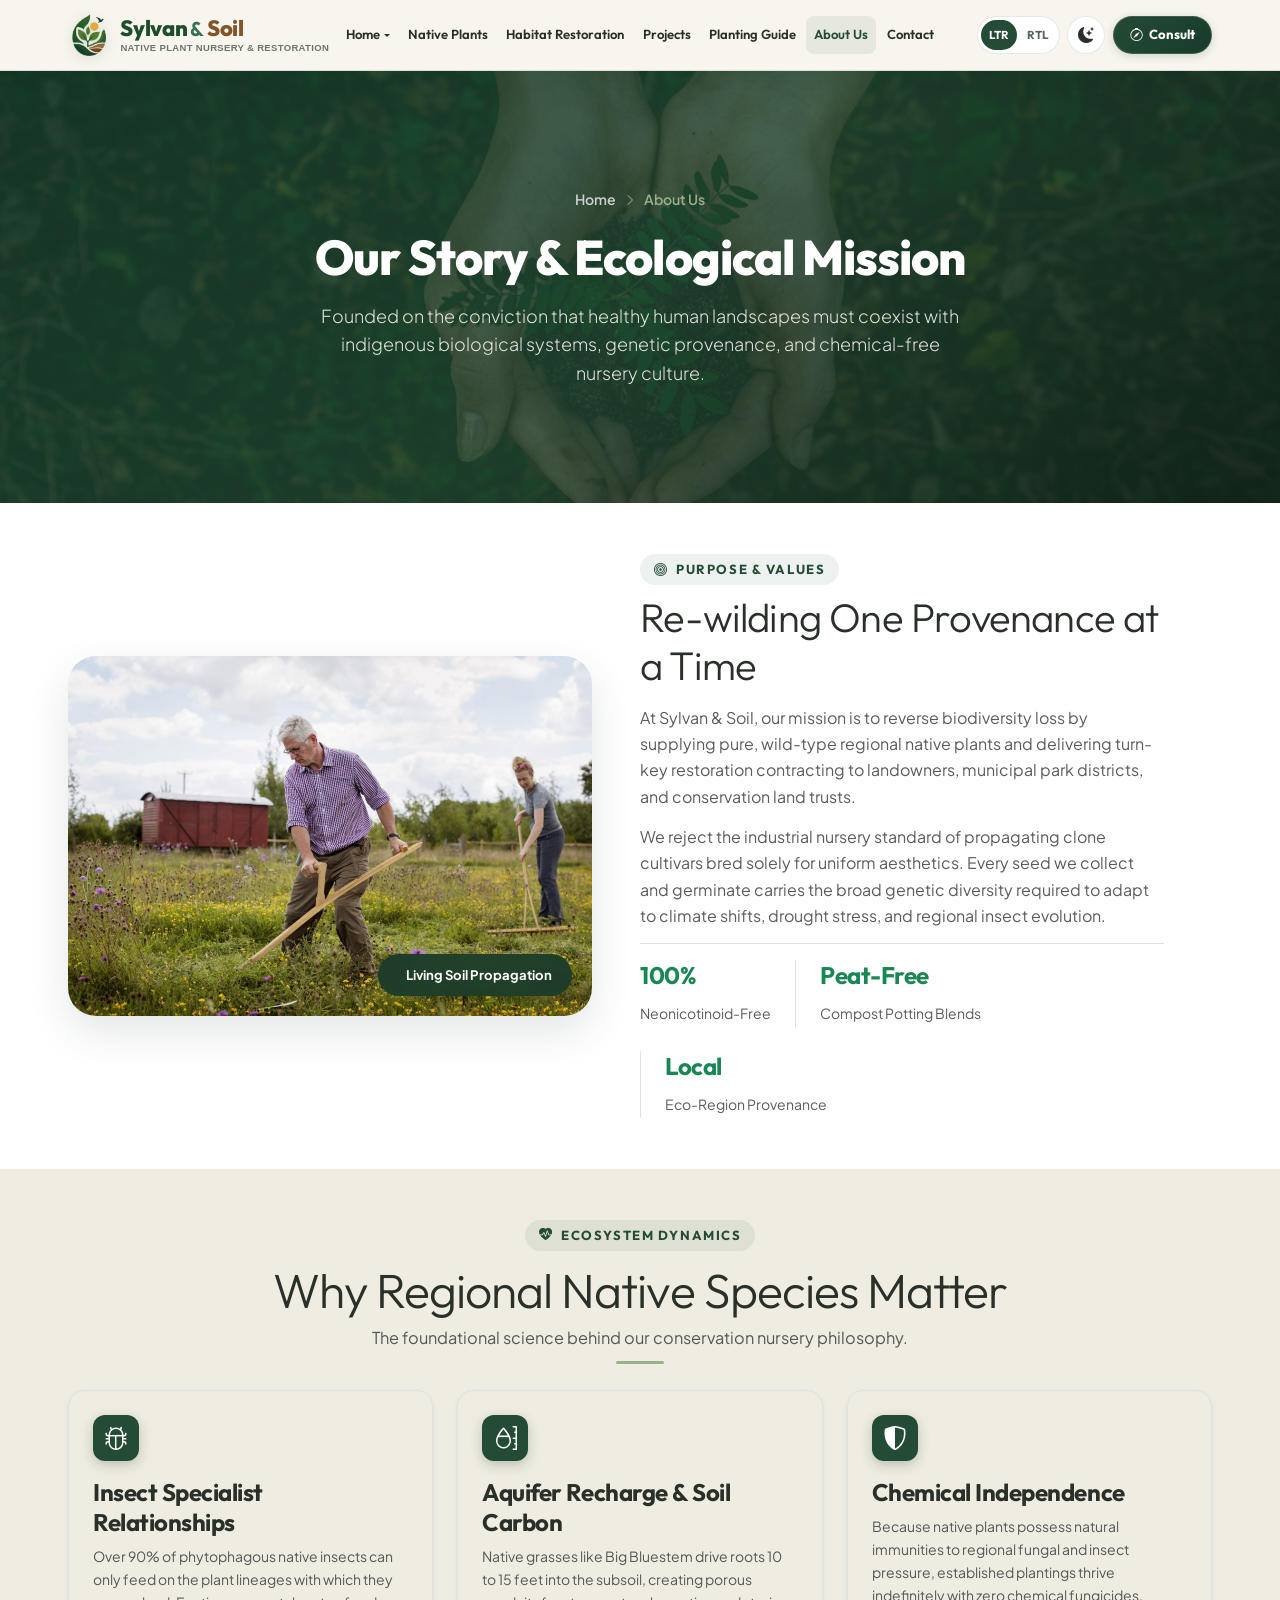
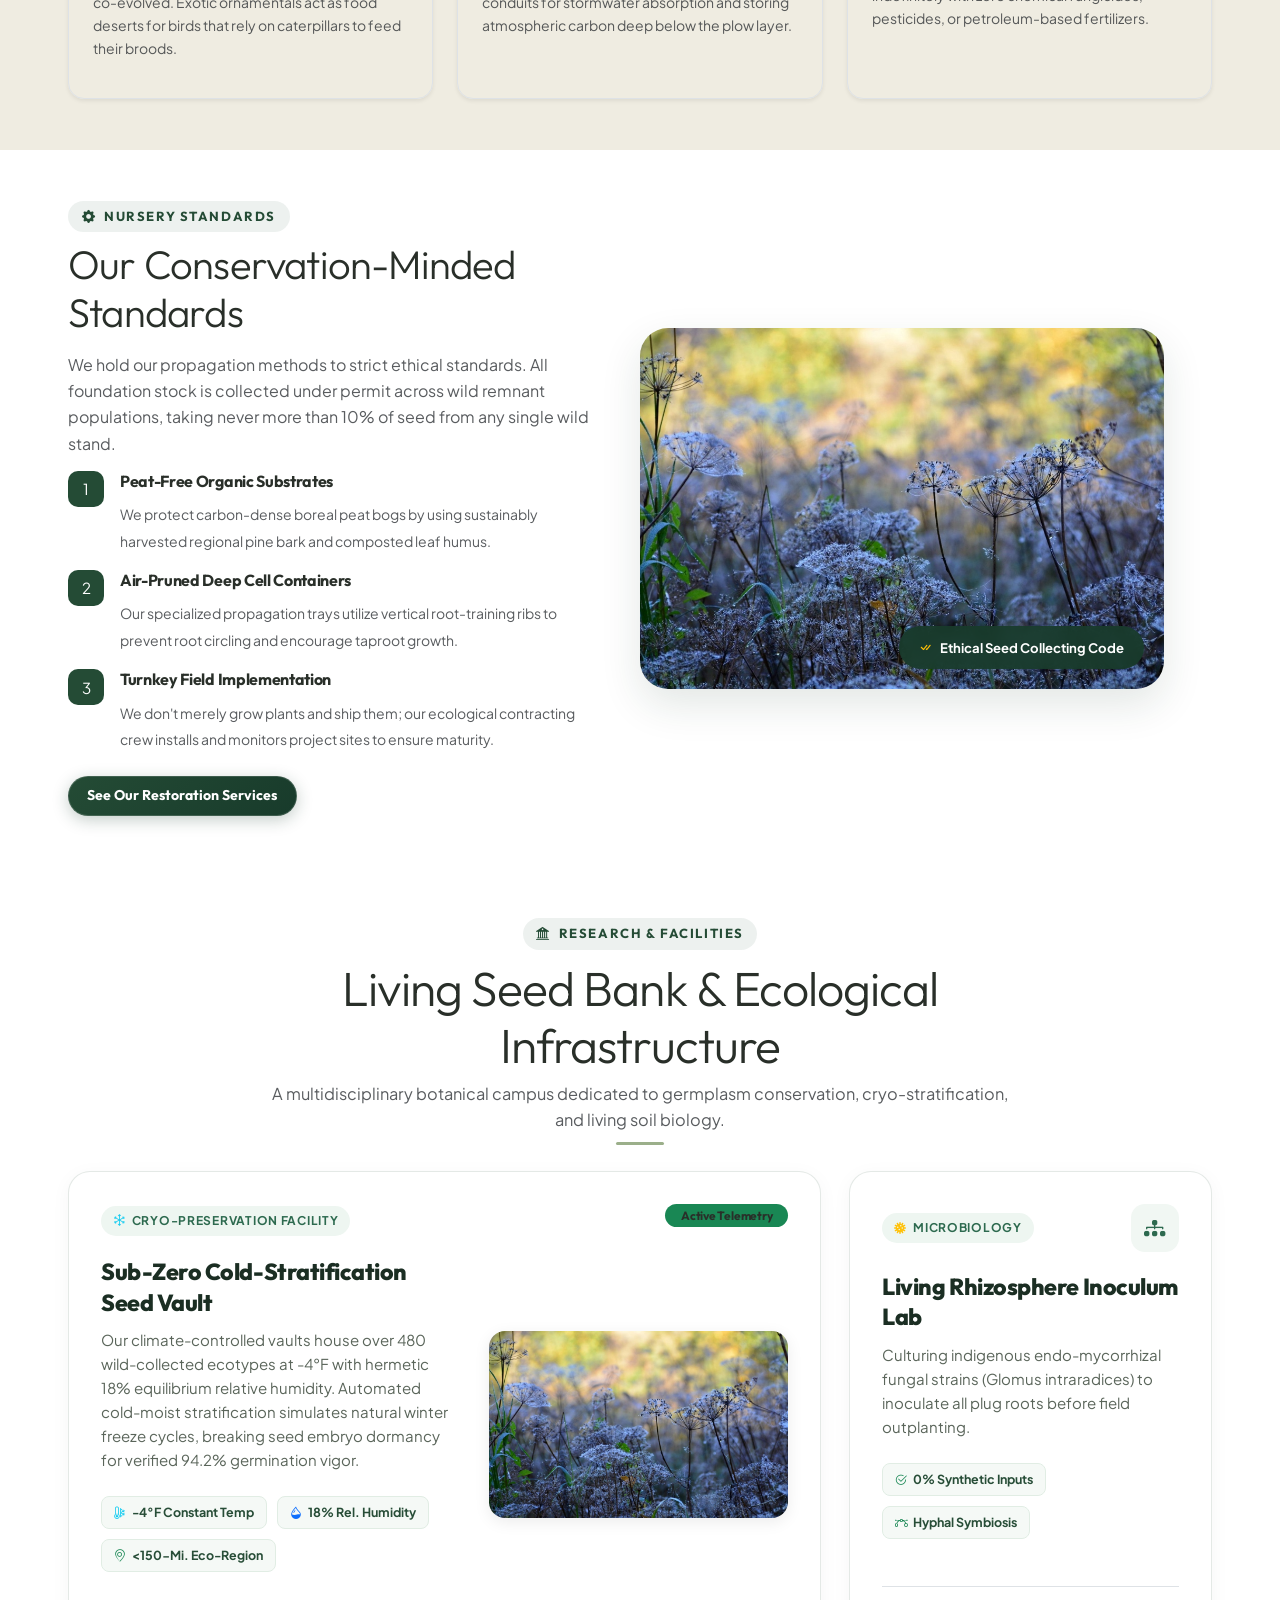
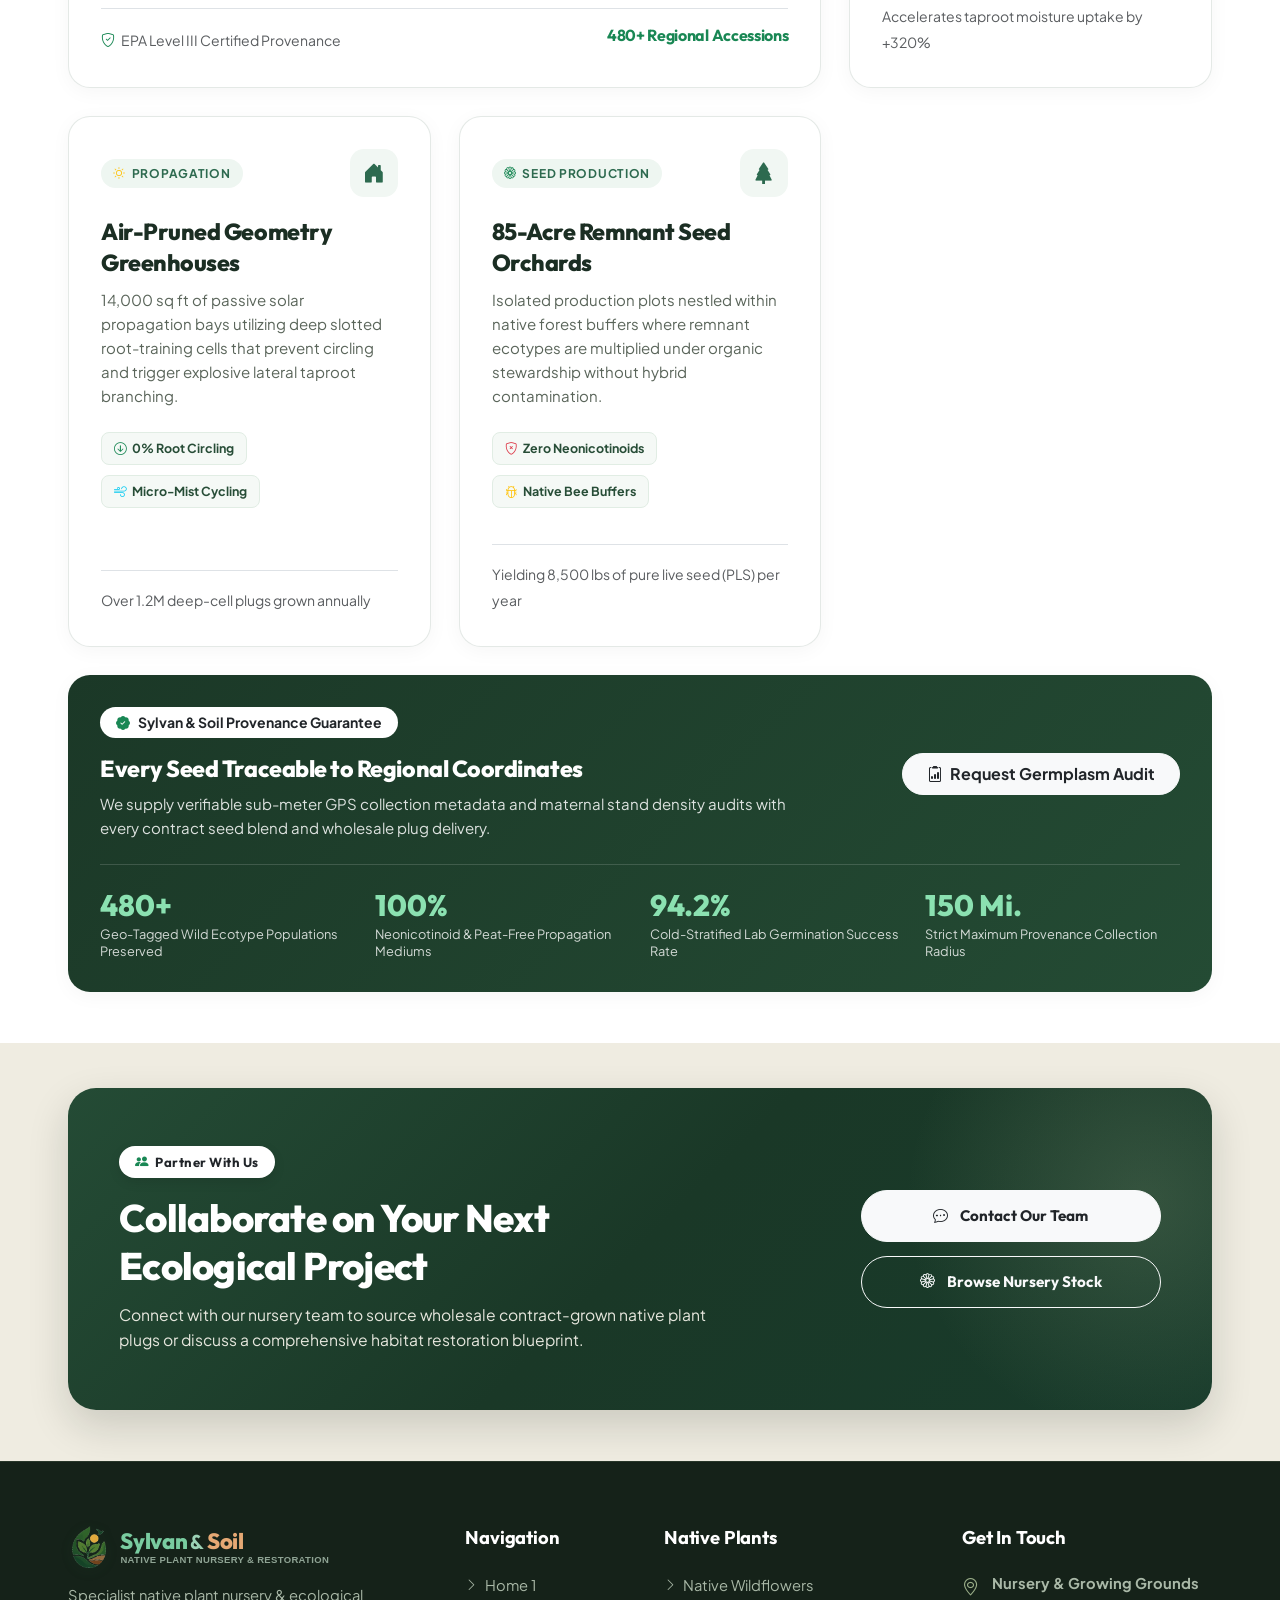
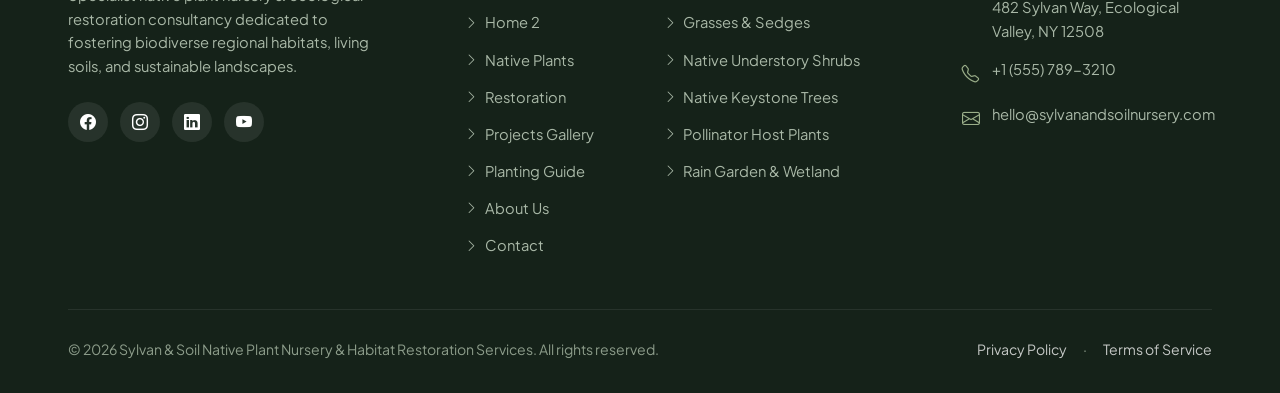
==== about.html @ c36fe28b "first commit" ====
<!DOCTYPE html>
<html lang="en" data-bs-theme="light" dir="ltr">
<head>
  <meta charset="utf-8">
  <meta name="viewport" content="width=device-width, initial-scale=1">
  <title>About Our Mission — Sylvan &amp; Soil Native Plant Nursery &amp; Habitat Restoration Service</title>
  <meta name="description" content="Learn about Sylvan &amp; Soil Native Plant Nursery: our regional conservation mission, chemical-free growing practices, seed provenance ethics, and habitat restoration approach.">
  
  <link rel="icon" type="image/png" href="assets/images/favicon.png">

  <!-- Bootstrap 5 CSS -->
  <link href="https://cdn.jsdelivr.net/npm/bootstrap@5.3.3/dist/css/bootstrap.min.css" rel="stylesheet" id="mainBootstrapCss">
  <!-- Bootstrap Icons -->
  <link href="https://cdn.jsdelivr.net/npm/bootstrap-icons@1.11.3/font/bootstrap-icons.min.css" rel="stylesheet">
  
  <!-- Custom Core & Responsive Styles -->
  <link href="assets/css/style.css" rel="stylesheet">
  <link href="assets/css/responsive.css" rel="stylesheet">
</head>
<body>

  <!-- ================= ATTRACTIVE BOTANICAL PAGE LOADER ================= -->
  <div id="pageLoader" class="page-loader" aria-hidden="true">
    <div class="loader-container">
      <div class="loader-emblem-halo">
        <div class="loader-orbit-ring"></div>
        <div class="loader-pulse-glow"></div>
        <img src="assets/images/logo-emblem.png" alt="Sylvan &amp; Soil Logo Emblem" class="loader-emblem-art">
      </div>
      <div class="loader-brand-title">
        <span class="brand-sylvan">Sylvan</span><span class="brand-amp">&amp;</span><span class="brand-soil">Soil</span>
      </div>
      <div class="loader-tagline">Native Plant Nursery &amp; Habitat Restoration</div>
      <div class="loader-progress-track">
        <div class="loader-progress-bar"></div>
      </div>
    </div>
  </div>

    <!-- ================= HEADER & NAVIGATION ================= -->
  <header class="site-header">
    <nav class="navbar navbar-expand-xl">
      <div class="site-container">
        
        <!-- Brand Logo -->
        <a class="brand-logo" href="index.html">
          <img src="assets/images/logo-emblem.png" alt="Sylvan &amp; Soil Botanical Emblem" class="brand-emblem-art">
          <span class="brand-text-col">
            <span class="brand-heading"><span class="brand-sylvan">Sylvan</span> <span class="brand-amp">&amp;</span> <span class="brand-soil">Soil</span></span>
            <span class="brand-caption">Native Plant Nursery &amp; Restoration</span>
          </span>
        </a>

        <!-- Desktop Navigation Links (>= 1200px) -->
        <div class="collapse navbar-collapse justify-content-center d-none d-xl-flex" id="desktopNav">
          <ul class="navbar-nav align-items-center">
            <li class="nav-item dropdown">
              <a class="nav-link dropdown-toggle " href="#" role="button" data-bs-toggle="dropdown" aria-expanded="false">
                Home
              </a>
              <ul class="dropdown-menu">
                <li><a class="dropdown-item " href="index.html">Home 1 — Classic Nursery</a></li>
                <li><a class="dropdown-item " href="home-2.html">Home 2 — Ecological Restoration</a></li>
              </ul>
            </li>
            <li class="nav-item">
              <a class="nav-link " href="products.html">Native Plants</a>
            </li>
            <li class="nav-item">
              <a class="nav-link " href="habitat-restoration.html">Habitat Restoration</a>
            </li>
            <li class="nav-item">
              <a class="nav-link " href="projects.html">Projects</a>
            </li>
            <li class="nav-item">
              <a class="nav-link " href="planting-guide.html">Planting Guide</a>
            </li>
            <li class="nav-item">
              <a class="nav-link active" href="about.html">About Us</a>
            </li>
            <li class="nav-item">
              <a class="nav-link " href="contact.html">Contact</a>
            </li>
          </ul>
        </div>

        <!-- Header Actions: Theme, LTR/RTL, CTA, Mobile Trigger -->
        <div class="header-actions">
          <!-- LTR/RTL Toggle (Desktop Only) -->
          <button type="button" class="nav-dir-btn d-none d-xl-inline-flex" data-dir-switch aria-label="Toggle text direction (LTR / RTL)" title="Switch Layout Direction">
            <span class="dir-toggle-track">
              <span class="dir-toggle-opt dir-opt-ltr active">LTR</span>
              <span class="dir-toggle-opt dir-opt-rtl">RTL</span>
            </span>
          </button>

          <!-- Dark Mode Toggle (Desktop Only) -->
          <button type="button" class="nav-icon-btn d-none d-xl-inline-flex" data-theme-switch aria-label="Toggle light and dark mode" title="Toggle Theme">
            <i class="bi bi-moon-stars-fill"></i>
          </button>

          <!-- Desktop Consultation CTA (Desktop Only) -->
          <a class="btn-botanical btn-sm-botanical d-none d-xl-inline-flex" href="contact.html"><i class="bi bi-compass"></i> Consult</a>

          <!-- Mobile Menu Hamburger Trigger (Mobile & Tablet < 1200px Only) -->
          <button type="button" class="nav-icon-btn mobile-nav-trigger d-xl-none" data-bs-toggle="offcanvas" data-bs-target="#mobileMenu" aria-label="Open navigation menu">
            <i class="bi bi-list fs-4"></i>
          </button>
        </div>

      </div>
    </nav>
  </header>

      <!-- ================= MOBILE MENU OFFCANVAS ================= -->
  <div class="offcanvas offcanvas-end mobile-menu-offcanvas" tabindex="-1" id="mobileMenu" aria-labelledby="mobileMenuLabel">
    <div class="offcanvas-header border-bottom">
      <a class="brand-logo" href="index.html">
        <img src="assets/images/logo-emblem.png" alt="Sylvan &amp; Soil Botanical Emblem" class="brand-emblem-art">
        <span class="brand-text-col">
          <span class="brand-heading"><span class="brand-sylvan">Sylvan</span> <span class="brand-amp">&amp;</span> <span class="brand-soil">Soil</span></span>
          <span class="brand-caption">Native Plant Nursery &amp; Restoration</span>
        </span>
      </a>
      <button type="button" class="btn-close" data-bs-dismiss="offcanvas" aria-label="Close"></button>
    </div>
    <div class="offcanvas-body d-flex flex-column justify-content-between p-4">
      <div class="mobile-nav-wrapper">
        <ul class="navbar-nav gap-2">
          <li class="nav-item">
            <a class="mobile-nav-link d-flex align-items-center justify-content-between collapsed " data-bs-toggle="collapse" href="#mobileHomeSub" role="button" aria-expanded="false">
              <span><i class="bi bi-house-door me-2 text-forest"></i> Home</span>
              <i class="bi bi-chevron-down small"></i>
            </a>
            <div class="collapse" id="mobileHomeSub">
              <div class="ps-3 pt-2 pb-1 d-flex flex-column gap-1 border-start ms-3 my-1">
                <a class="mobile-sublink " href="index.html"><i class="bi bi-flower2 me-2"></i> Home 1 — Classic Nursery</a>
                <a class="mobile-sublink " href="home-2.html"><i class="bi bi-tree me-2"></i> Home 2 — Ecological Restoration</a>
              </div>
            </div>
          </li>
          <li class="nav-item">
            <a class="mobile-nav-link " href="products.html"><i class="bi bi-grid me-2 text-forest"></i> Native Plants</a>
          </li>
          <li class="nav-item">
            <a class="mobile-nav-link " href="habitat-restoration.html"><i class="bi bi-shield-check me-2 text-forest"></i> Habitat Restoration</a>
          </li>
          <li class="nav-item">
            <a class="mobile-nav-link " href="projects.html"><i class="bi bi-images me-2 text-forest"></i> Projects</a>
          </li>
          <li class="nav-item">
            <a class="mobile-nav-link " href="planting-guide.html"><i class="bi bi-journal-bookmark me-2 text-forest"></i> Planting Guide</a>
          </li>
          <li class="nav-item">
            <a class="mobile-nav-link active" href="about.html"><i class="bi bi-info-circle me-2 text-forest"></i> About Us</a>
          </li>
          <li class="nav-item">
            <a class="mobile-nav-link " href="contact.html"><i class="bi bi-envelope me-2 text-forest"></i> Contact</a>
          </li>
        </ul>
      </div>

      <!-- Mobile Actions Panel (Buttons Only, Perfectly Centered) -->
      <div class="mobile-menu-footer pt-3 border-top mt-4">
        <div class="mobile-controls-panel mb-3 d-flex align-items-center justify-content-center gap-3 py-2">
          <!-- Theme Toggle Button -->
          <button type="button" class="nav-icon-btn" data-theme-switch aria-label="Toggle light and dark mode" title="Toggle Theme">
            <i class="bi bi-moon-stars-fill"></i>
          </button>

          <!-- LTR / RTL Direction Toggle Button -->
          <button type="button" class="nav-dir-btn" data-dir-switch aria-label="Toggle text direction (LTR / RTL)" title="Switch Layout Direction">
            <span class="dir-toggle-track">
              <span class="dir-toggle-opt dir-opt-ltr active">LTR</span>
              <span class="dir-toggle-opt dir-opt-rtl">RTL</span>
            </span>
          </button>
        </div>

        <a class="btn-botanical w-100 justify-content-center py-2" href="contact.html">
          <i class="bi bi-compass"></i> Schedule Consultation
        </a>
      </div>
    </div>
  </div>

  <main>
    <!-- ================= SECTION 1: ABOUT HERO (SHARED .page-hero HEIGHT) ================= -->
    <section class="page-hero" style="background-image: url('assets/images/hero/hero-about.jpg');" id="aboutHero">
      <div class="page-hero-overlay"></div>
      <div class="site-container page-hero-content">
        <nav class="page-breadcrumb" aria-label="Breadcrumb">
          <a href="index.html">Home</a>
          <i class="bi bi-chevron-right small"></i>
          <span>About Us</span>
        </nav>
        <h1>Our Story &amp; Ecological Mission</h1>
        <p class="lead">
          Founded on the conviction that healthy human landscapes must coexist with indigenous biological systems, genetic provenance, and chemical-free nursery culture.
        </p>
      </div>
    </section>

    <!-- ================= SECTION 2: OUR MISSION ================= -->
    <section class="site-section bg-surface" id="ourMission">
      <div class="site-container">
        
        <div class="editorial-wrap row align-items-center g-5">
          <div class="col-lg-6">
            <div class="editorial-media">
              <img src="assets/images/about/rewilding-provenance.jpg" alt="Re-wilding and native meadow provenance stewardship" loading="eager">
              <div class="editorial-badge">
                <i class="bi bi-leaf-fill text-warning"></i> Living Soil Propagation
              </div>
            </div>
          </div>
          <div class="col-lg-6">
            <span class="site-eyebrow"><i class="bi bi-bullseye"></i> Purpose &amp; Values</span>
            <h2 class="display-6 mb-3">Re-wilding One Provenance at a Time</h2>
            <p class="text-muted leading-relaxed">
              At Sylvan &amp; Soil, our mission is to reverse biodiversity loss by supplying pure, wild-type regional native plants and delivering turn-key restoration contracting to landowners, municipal park districts, and conservation land trusts.
            </p>
            <p class="text-muted leading-relaxed">
              We reject the industrial nursery standard of propagating clone cultivars bred solely for uniform aesthetics. Every seed we collect and germinate carries the broad genetic diversity required to adapt to climate shifts, drought stress, and regional insect evolution.
            </p>
            <div class="d-flex flex-wrap gap-4 pt-3 border-top border-subtle">
              <div>
                <strong class="font-display d-block fs-4 text-success">100%</strong>
                <span class="small text-muted">Neonicotinoid-Free</span>
              </div>
              <div class="border-start ps-4">
                <strong class="font-display d-block fs-4 text-success">Peat-Free</strong>
                <span class="small text-muted">Compost Potting Blends</span>
              </div>
              <div class="border-start ps-4">
                <strong class="font-display d-block fs-4 text-success">Local</strong>
                <span class="small text-muted">Eco-Region Provenance</span>
              </div>
            </div>
          </div>
        </div>

      </div>
    </section>

    <!-- ================= SECTION 3: WHY NATIVE PLANTS MATTER ================= -->
    <section class="site-section bg-muted-soft" id="whyNativesMatter">
      <div class="site-container">
        
        <div class="site-section-head text-center">
          <span class="site-eyebrow"><i class="bi bi-heart-pulse-fill"></i> Ecosystem Dynamics</span>
          <h2 class="display-5">Why Regional Native Species Matter</h2>
          <p class="text-muted">The foundational science behind our conservation nursery philosophy.</p>
          <div class="site-divider"></div>
        </div>

        <div class="row g-4">

          <div class="col-md-4">
            <div class="p-4 rounded-4 bg-surface border border-subtle h-100 shadow-sm">
              <div class="brand-mark mb-3" style="width:46px;height:46px;background:var(--color-forest);">
                <i class="bi bi-bug fs-4"></i>
              </div>
              <h4 class="font-display mb-2">Insect Specialist Relationships</h4>
              <p class="text-muted small">Over 90% of phytophagous native insects can only feed on the plant lineages with which they co-evolved. Exotic ornamentals act as food deserts for birds that rely on caterpillars to feed their broods.</p>
            </div>
          </div>

          <div class="col-md-4">
            <div class="p-4 rounded-4 bg-surface border border-subtle h-100 shadow-sm">
              <div class="brand-mark mb-3" style="width:46px;height:46px;background:var(--color-forest);">
                <i class="bi bi-moisture fs-4"></i>
              </div>
              <h4 class="font-display mb-2">Aquifer Recharge &amp; Soil Carbon</h4>
              <p class="text-muted small">Native grasses like Big Bluestem drive roots 10 to 15 feet into the subsoil, creating porous conduits for stormwater absorption and storing atmospheric carbon deep below the plow layer.</p>
            </div>
          </div>

          <div class="col-md-4">
            <div class="p-4 rounded-4 bg-surface border border-subtle h-100 shadow-sm">
              <div class="brand-mark mb-3" style="width:46px;height:46px;background:var(--color-forest);">
                <i class="bi bi-shield-shaded fs-4"></i>
              </div>
              <h4 class="font-display mb-2">Chemical Independence</h4>
              <p class="text-muted small">Because native plants possess natural immunities to regional fungal and insect pressure, established plantings thrive indefinitely with zero chemical fungicides, pesticides, or petroleum-based fertilizers.</p>
            </div>
          </div>

        </div>

      </div>
    </section>

    <!-- ================= SECTION 4: OUR APPROACH ================= -->
    <section class="site-section bg-surface" id="ourApproach">
      <div class="site-container">
        
        <div class="editorial-wrap row align-items-center g-5 flex-lg-row-reverse">
          <div class="col-lg-6">
            <div class="editorial-media">
              <img src="assets/images/about/wild-seed-heads.jpg" alt="Wild native seed collection and ethical conservation standards" loading="eager">
              <div class="editorial-badge">
                <i class="bi bi-check-all text-warning"></i> Ethical Seed Collecting Code
              </div>
            </div>
          </div>
          <div class="col-lg-6">
            <span class="site-eyebrow"><i class="bi bi-gear-fill"></i> Nursery Standards</span>
            <h2 class="display-6 mb-3">Our Conservation-Minded Standards</h2>
            <p class="text-muted leading-relaxed">
              We hold our propagation methods to strict ethical standards. All foundation stock is collected under permit across wild remnant populations, taking never more than 10% of seed from any single wild stand.
            </p>
            
            <div class="d-flex flex-column gap-3 mb-4">
              <div class="d-flex align-items-start gap-3">
                <div class="step-num" style="width:36px;height:36px;font-size:0.95rem;margin:0;background:var(--color-forest);color:#fff;border-radius:10px;display:flex;align-items:center;justify-content:center;flex-shrink:0;">1</div>
                <div>
                  <strong class="font-display d-block">Peat-Free Organic Substrates</strong>
                  <span class="small text-muted">We protect carbon-dense boreal peat bogs by using sustainably harvested regional pine bark and composted leaf humus.</span>
                </div>
              </div>

              <div class="d-flex align-items-start gap-3">
                <div class="step-num" style="width:36px;height:36px;font-size:0.95rem;margin:0;background:var(--color-forest);color:#fff;border-radius:10px;display:flex;align-items:center;justify-content:center;flex-shrink:0;">2</div>
                <div>
                  <strong class="font-display d-block">Air-Pruned Deep Cell Containers</strong>
                  <span class="small text-muted">Our specialized propagation trays utilize vertical root-training ribs to prevent root circling and encourage taproot growth.</span>
                </div>
              </div>

              <div class="d-flex align-items-start gap-3">
                <div class="step-num" style="width:36px;height:36px;font-size:0.95rem;margin:0;background:var(--color-forest);color:#fff;border-radius:10px;display:flex;align-items:center;justify-content:center;flex-shrink:0;">3</div>
                <div>
                  <strong class="font-display d-block">Turnkey Field Implementation</strong>
                  <span class="small text-muted">We don't merely grow plants and ship them; our ecological contracting crew installs and monitors project sites to ensure maturity.</span>
                </div>
              </div>
            </div>

            <a href="habitat-restoration.html" class="btn-botanical btn-sm-botanical">See Our Restoration Services</a>
          </div>
        </div>

      </div>
    </section>

    <!-- ================= SECTION 5: ECOLOGICAL FACILITIES & LIVING SEED BANK INFRASTRUCTURE (ASYMMETRIC BENTO MATRIX) ================= -->
    <section class="site-section bg-surface" id="facilitiesInfrastructure">
      <div class="site-container">
        
        <div class="site-section-head text-center">
          <span class="site-eyebrow"><i class="bi bi-bank2"></i> Research &amp; Facilities</span>
          <h2 class="display-5">Living Seed Bank &amp; Ecological Infrastructure</h2>
          <p class="text-muted">A multidisciplinary botanical campus dedicated to germplasm conservation, cryo-stratification, and living soil biology.</p>
          <div class="site-divider"></div>
        </div>

        <div class="facilities-bento-grid">

          <!-- Bento Card 1: 2-Column Primary Feature - Sub-Zero Cryo-Stratification Seed Vault -->
          <div class="bento-card bento-card-span-2">
            <div>
              <div class="bento-card-header">
                <span class="bento-badge"><i class="bi bi-snow text-info"></i> Cryo-Preservation Facility</span>
                <span class="badge bg-success font-display px-3 py-1 rounded-pill">Active Telemetry</span>
              </div>
              <div class="bento-media-split">
                <div>
                  <h3 class="bento-title">Sub-Zero Cold-Stratification Seed Vault</h3>
                  <p class="bento-desc">
                    Our climate-controlled vaults house over 480 wild-collected ecotypes at -4°F with hermetic 18% equilibrium relative humidity. Automated cold-moist stratification simulates natural winter freeze cycles, breaking seed embryo dormancy for verified 94.2% germination vigor.
                  </p>
                  <div class="bento-specs-row">
                    <span class="bento-spec-pill"><i class="bi bi-thermometer-snow text-info"></i> -4°F Constant Temp</span>
                    <span class="bento-spec-pill"><i class="bi bi-droplet-half text-primary"></i> 18% Rel. Humidity</span>
                    <span class="bento-spec-pill"><i class="bi bi-geo-alt text-success"></i> &lt;150-Mi. Eco-Region</span>
                  </div>
                </div>
                <div class="bento-media-thumb">
                  <img src="assets/images/about/seed-propagation.jpg" alt="Botanist inspecting wild native seed batches in seed bank" loading="eager">
                </div>
              </div>
            </div>
            <div class="pt-3 border-top border-subtle d-flex align-items-center justify-content-between mt-3">
              <span class="small text-muted"><i class="bi bi-shield-check text-success me-1"></i> EPA Level III Certified Provenance</span>
              <span class="font-display fw-bold text-success fs-6">480+ Regional Accessions</span>
            </div>
          </div>

          <!-- Bento Card 2: Living Rhizosphere Fungal Lab -->
          <div class="bento-card">
            <div>
              <div class="bento-card-header">
                <span class="bento-badge"><i class="bi bi-virus text-warning"></i> Microbiology</span>
                <div class="bento-icon-halo"><i class="bi bi-diagram-3-fill"></i></div>
              </div>
              <h3 class="bento-title">Living Rhizosphere Inoculum Lab</h3>
              <p class="bento-desc">
                Culturing indigenous endo-mycorrhizal fungal strains (Glomus intraradices) to inoculate all plug roots before field outplanting.
              </p>
              <div class="bento-specs-row">
                <span class="bento-spec-pill"><i class="bi bi-check2-circle text-success"></i> 0% Synthetic Inputs</span>
                <span class="bento-spec-pill"><i class="bi bi-bezier text-success"></i> Hyphal Symbiosis</span>
              </div>
            </div>
            <div class="pt-3 border-top border-subtle mt-3">
              <span class="small text-muted">Accelerates taproot moisture uptake by +320%</span>
            </div>
          </div>

          <!-- Bento Card 3: Air-Pruned Root Geometry Greenhouses -->
          <div class="bento-card">
            <div>
              <div class="bento-card-header">
                <span class="bento-badge"><i class="bi bi-sun text-warning"></i> Propagation</span>
                <div class="bento-icon-halo"><i class="bi bi-house-door-fill"></i></div>
              </div>
              <h3 class="bento-title">Air-Pruned Geometry Greenhouses</h3>
              <p class="bento-desc">
                14,000 sq ft of passive solar propagation bays utilizing deep slotted root-training cells that prevent circling and trigger explosive lateral taproot branching.
              </p>
              <div class="bento-specs-row">
                <span class="bento-spec-pill"><i class="bi bi-arrow-down-circle text-success"></i> 0% Root Circling</span>
                <span class="bento-spec-pill"><i class="bi bi-wind text-info"></i> Micro-Mist Cycling</span>
              </div>
            </div>
            <div class="pt-3 border-top border-subtle mt-3">
              <span class="small text-muted">Over 1.2M deep-cell plugs grown annually</span>
            </div>
          </div>

          <!-- Bento Card 4: 85-Acre Remnant Seed Increase Orchards -->
          <div class="bento-card">
            <div>
              <div class="bento-card-header">
                <span class="bento-badge"><i class="bi bi-flower1 text-success"></i> Seed Production</span>
                <div class="bento-icon-halo"><i class="bi bi-tree-fill"></i></div>
              </div>
              <h3 class="bento-title">85-Acre Remnant Seed Orchards</h3>
              <p class="bento-desc">
                Isolated production plots nestled within native forest buffers where remnant ecotypes are multiplied under organic stewardship without hybrid contamination.
              </p>
              <div class="bento-specs-row">
                <span class="bento-spec-pill"><i class="bi bi-shield-x text-danger"></i> Zero Neonicotinoids</span>
                <span class="bento-spec-pill"><i class="bi bi-bug text-warning"></i> Native Bee Buffers</span>
              </div>
            </div>
            <div class="pt-3 border-top border-subtle mt-3">
              <span class="small text-muted">Yielding 8,500 lbs of pure live seed (PLS) per year</span>
            </div>
          </div>

          <!-- Bento Card 5: Full-Width Scientific Impact Ribbon -->
          <div class="bento-card bento-card-span-3 bento-ribbon-card">
            <div class="row align-items-center g-4">
              <div class="col-lg-8">
                <div class="d-inline-flex align-items-center gap-2 px-3 py-1 rounded-pill bg-white text-dark small fw-bold mb-3">
                  <i class="bi bi-patch-check-fill text-success"></i> Sylvan &amp; Soil Provenance Guarantee
                </div>
                <h3 class="bento-title mb-2">Every Seed Traceable to Regional Coordinates</h3>
                <p class="bento-desc mb-0">
                  We supply verifiable sub-meter GPS collection metadata and maternal stand density audits with every contract seed blend and wholesale plug delivery.
                </p>
              </div>
              <div class="col-lg-4 text-lg-end">
                <a href="contact.html" class="btn btn-light text-dark fw-bold rounded-pill px-4 py-2">
                  <i class="bi bi-clipboard2-data me-1"></i> Request Germplasm Audit
                </a>
              </div>
            </div>

            <div class="bento-metrics-strip">
              <div class="bento-metric-cell">
                <div class="bento-metric-val">480+</div>
                <div class="bento-metric-label">Geo-Tagged Wild Ecotype Populations Preserved</div>
              </div>
              <div class="bento-metric-cell">
                <div class="bento-metric-val">100%</div>
                <div class="bento-metric-label">Neonicotinoid &amp; Peat-Free Propagation Mediums</div>
              </div>
              <div class="bento-metric-cell">
                <div class="bento-metric-val">94.2%</div>
                <div class="bento-metric-label">Cold-Stratified Lab Germination Success Rate</div>
              </div>
              <div class="bento-metric-cell">
                <div class="bento-metric-val">150 Mi.</div>
                <div class="bento-metric-label">Strict Maximum Provenance Collection Radius</div>
              </div>
            </div>
          </div>

        </div>

      </div>
    </section>

    <!-- ================= SECTION 6: CONTACT CTA & COMPREHENSIVE FOOTER ================= -->
    <section class="site-section section-cta bg-muted-soft" id="aboutCtaFooter">
      <div class="site-container">
        
        <div class="cta-banner">
          <div class="row align-items-center justify-content-between g-4 position-relative" style="z-index: 2;">
            <div class="col-lg-7">
              <span class="badge bg-white text-dark font-display px-3 py-2 rounded-pill mb-2">
                <i class="bi bi-people-fill text-success"></i> Partner With Us
              </span>
              <h2>Collaborate on Your Next Ecological Project</h2>
              <p>
                Connect with our nursery team to source wholesale contract-grown native plant plugs or discuss a comprehensive habitat restoration blueprint.
              </p>
            </div>
            <div class="col-lg-5 text-lg-end">
              <div class="cta-banner-btns">
                <a href="contact.html" class="btn btn-light text-dark fw-bold rounded-pill">
                  <i class="bi bi-chat-dots me-1"></i> Contact Our Team
                </a>
                <a href="products.html" class="btn btn-outline-light fw-bold rounded-pill">
                  <i class="bi bi-flower1 me-1"></i> Browse Nursery Stock
                </a>
              </div>
            </div>
          </div>
        </div>

      </div>
    </section>
  </main>

  <!-- ================= COMPREHENSIVE FOOTER ================= -->
  <footer class="site-footer">
    <div class="site-container">
      <div class="row g-4 g-lg-5">
        
        <div class="col-lg-4">
          <a class="brand-logo text-white mb-3 d-inline-flex" href="index.html">
            <img src="assets/images/logo-emblem.png" alt="Sylvan &amp; Soil Botanical Emblem" class="brand-emblem-art">
            <span class="brand-text-col">
              <span class="brand-heading"><span class="brand-sylvan">Sylvan</span> <span class="brand-amp">&amp;</span> <span class="brand-soil">Soil</span></span>
              <span class="brand-caption">Native Plant Nursery &amp; Restoration</span>
            </span>
          </a>
          <p class="footer-brand-desc">
            Specialist native plant nursery &amp; ecological restoration consultancy dedicated to fostering biodiverse regional habitats, living soils, and sustainable landscapes.
          </p>
          <div class="footer-social-wrap" aria-label="Social connections">
            <a href="https://facebook.com" class="social-circle" aria-label="Facebook" target="_blank" rel="noopener"><i class="bi bi-facebook"></i></a>
            <a href="https://instagram.com" class="social-circle" aria-label="Instagram" target="_blank" rel="noopener"><i class="bi bi-instagram"></i></a>
            <a href="https://linkedin.com" class="social-circle" aria-label="LinkedIn" target="_blank" rel="noopener"><i class="bi bi-linkedin"></i></a>
            <a href="https://youtube.com" class="social-circle" aria-label="YouTube" target="_blank" rel="noopener"><i class="bi bi-youtube"></i></a>
          </div>
        </div>

        <div class="col-sm-6 col-lg-2">
          <h5>Navigation</h5>
          <ul class="footer-links">
            <li><a href="index.html" class="footer-link"><i class="bi bi-chevron-right small"></i> Home 1</a></li>
            <li><a href="home-2.html" class="footer-link"><i class="bi bi-chevron-right small"></i> Home 2</a></li>
            <li><a href="products.html" class="footer-link"><i class="bi bi-chevron-right small"></i> Native Plants</a></li>
            <li><a href="habitat-restoration.html" class="footer-link"><i class="bi bi-chevron-right small"></i> Restoration</a></li>
            <li><a href="projects.html" class="footer-link"><i class="bi bi-chevron-right small"></i> Projects Gallery</a></li>
            <li><a href="planting-guide.html" class="footer-link"><i class="bi bi-chevron-right small"></i> Planting Guide</a></li>
            <li><a href="about.html" class="footer-link"><i class="bi bi-chevron-right small"></i> About Us</a></li>
            <li><a href="contact.html" class="footer-link"><i class="bi bi-chevron-right small"></i> Contact</a></li>
          </ul>
        </div>

        <div class="col-sm-6 col-lg-3">
          <h5>Native Plants</h5>
          <ul class="footer-links">
            <li><a href="products.html?type=wildflower" class="footer-link"><i class="bi bi-chevron-right small"></i> Native Wildflowers</a></li>
            <li><a href="products.html?type=grass" class="footer-link"><i class="bi bi-chevron-right small"></i> Grasses &amp; Sedges</a></li>
            <li><a href="products.html?type=shrub" class="footer-link"><i class="bi bi-chevron-right small"></i> Native Understory Shrubs</a></li>
            <li><a href="products.html?type=tree" class="footer-link"><i class="bi bi-chevron-right small"></i> Native Keystone Trees</a></li>
            <li><a href="products.html?type=pollinator" class="footer-link"><i class="bi bi-chevron-right small"></i> Pollinator Host Plants</a></li>
            <li><a href="products.html?type=wetland" class="footer-link"><i class="bi bi-chevron-right small"></i> Rain Garden &amp; Wetland</a></li>
          </ul>
        </div>

        <div class="col-lg-3">
          <h5>Get In Touch</h5>
          <div class="footer-contact-item">
            <i class="bi bi-geo-alt"></i>
            <div>
              <strong>Nursery &amp; Growing Grounds</strong><br>
              482 Sylvan Way, Ecological Valley, NY 12508
            </div>
          </div>
          <div class="footer-contact-item">
            <i class="bi bi-telephone"></i>
            <div>+1 (555) 789-3210</div>
          </div>
          <div class="footer-contact-item">
            <i class="bi bi-envelope"></i>
            <div>hello@sylvanandsoilnursery.com</div>
          </div>
        </div>

      </div>

      <div class="footer-bottom">
        <div>
          &copy; 2026 Sylvan &amp; Soil Native Plant Nursery &amp; Habitat Restoration Services. All rights reserved.
        </div>
        <div class="d-flex align-items-center gap-3">
          <a href="#" data-bs-toggle="modal" data-bs-target="#privacyModal" class="text-white text-opacity-75">Privacy Policy</a>
          <span>·</span>
          <a href="#" data-bs-toggle="modal" data-bs-target="#termsModal" class="text-white text-opacity-75">Terms of Service</a>
        </div>
      </div>
    </div>
  </footer>

  <button type="button" class="back-to-top-btn" id="backToTop" aria-label="Back to top of page" title="Back to Top">
    <i class="bi bi-arrow-up"></i>
  </button>

  <div class="modal fade" id="privacyModal" tabindex="-1" aria-labelledby="privacyModalLabel" aria-hidden="true">
    <div class="modal-dialog modal-dialog-centered modal-dialog-scrollable">
      <div class="modal-content">
        <div class="modal-header">
          <h5 class="modal-title font-display" id="privacyModalLabel">Privacy Policy</h5>
          <button type="button" class="btn-close" data-bs-dismiss="modal" aria-label="Close"></button>
        </div>
        <div class="modal-body">
          <p class="small text-muted">We respect your privacy and protect personal consultation inquiries.</p>
        </div>
        <div class="modal-footer">
          <button type="button" class="btn-botanical btn-sm-botanical" data-bs-dismiss="modal">Close</button>
        </div>
      </div>
    </div>
  </div>

  <div class="modal fade" id="termsModal" tabindex="-1" aria-labelledby="termsModalLabel" aria-hidden="true">
    <div class="modal-dialog modal-dialog-centered modal-dialog-scrollable">
      <div class="modal-content">
        <div class="modal-header">
          <h5 class="modal-title font-display" id="termsModalLabel">Terms &amp; Conditions</h5>
          <button type="button" class="btn-close" data-bs-dismiss="modal" aria-label="Close"></button>
        </div>
        <div class="modal-body">
          <p class="small text-muted">All nursery stock is regionally sourced and non-invasive.</p>
        </div>
        <div class="modal-footer">
          <button type="button" class="btn-botanical btn-sm-botanical" data-bs-dismiss="modal">Close</button>
        </div>
      </div>
    </div>
  </div>

  <!-- Bootstrap 5 Bundle JS -->
  <script src="https://cdn.jsdelivr.net/npm/bootstrap@5.3.3/dist/js/bootstrap.bundle.min.js"></script>
  <!-- Application JS -->
  <script src="assets/js/main.js"></script>
</body>
</html>
---- assets/css/style.css ----
/* ===================================================================
   SYLVAN & SOIL — NATIVE PLANT NURSERY & HABITAT RESTORATION
   Core Design System & Stylesheet
   =================================================================== */

@import url('https://fonts.googleapis.com/css2?family=Outfit:wght@400;500;600;700;800&family=Plus+Jakarta+Sans:ital,wght@0,300;0,400;0,500;0,600;0,700;1,400&display=swap');

:root {
  /* Brand Palette */
  --color-forest: #244B35;
  --color-forest-rgb: 36, 75, 53;
  --color-botanical: #183B2B;
  --color-botanical-rgb: 24, 59, 43;
  --color-sage: #9BAF8A;
  --color-sage-rgb: 155, 175, 138;
  --color-warm-cream: #F7F5ED;
  --color-soft-sand: #E9E1D1;
  --color-earth-brown: #76583F;
  --color-earth-brown-rgb: 118, 88, 63;
  --color-charcoal: #292F29;
  --color-white: #FFFFFF;

  /* Semantic UI Tokens (Light Mode Default) */
  --bg-primary: #F7F5ED;
  --bg-surface: #FFFFFF;
  --bg-surface-elevated: #FFFFFF;
  --bg-muted: #EFECE1;
  --bg-alt: #E9E1D1;
  --bg-card: #FFFFFF;

  --text-main: #292F29;
  --text-muted: #5A655A;
  --text-light: #7E8C7E;
  --text-inverse: #FFFFFF;

  --border-subtle: rgba(36, 75, 53, 0.12);
  --border-strong: rgba(36, 75, 53, 0.28);

  --accent-primary: #244B35;
  --accent-hover: #183B2B;
  --accent-secondary: #9BAF8A;
  --accent-earth: #76583F;

  --shadow-sm: 0 2px 8px rgba(24, 59, 43, 0.06);
  --shadow-md: 0 8px 24px rgba(24, 59, 43, 0.08);
  --shadow-lg: 0 16px 40px rgba(24, 59, 43, 0.12);
  --shadow-hover: 0 20px 48px rgba(24, 59, 43, 0.16);

  --radius-sm: 8px;
  --radius-md: 14px;
  --radius-lg: 20px;
  --radius-xl: 28px;
  --radius-pill: 9999px;

  --font-display: 'Outfit', sans-serif;
  --font-body: 'Plus Jakarta Sans', sans-serif;

  --navbar-height: 80px;
  --shared-page-hero-height: clamp(380px, 48vh, 480px);
}

/* ================= Dark Mode ================= */
[data-bs-theme="dark"],
html.dark {
  --bg-primary: #121914;
  --bg-surface: #18241D;
  --bg-surface-elevated: #203027;
  --bg-muted: #1B2920;
  --bg-alt: #16221A;
  --bg-card: #18241D;

  --text-main: #F4F6F2;
  --text-muted: #A3B5A3;
  --text-light: #7E927E;
  --text-inverse: #121914;

  --border-subtle: rgba(155, 175, 138, 0.18);
  --border-strong: rgba(155, 175, 138, 0.35);

  --accent-primary: #9BAF8A;
  --accent-hover: #B5C9A6;
  --accent-secondary: #244B35;
  --accent-earth: #A68366;

  --shadow-sm: 0 2px 8px rgba(0, 0, 0, 0.3);
  --shadow-md: 0 8px 24px rgba(0, 0, 0, 0.4);
  --shadow-lg: 0 16px 40px rgba(0, 0, 0, 0.5);
  --shadow-hover: 0 20px 48px rgba(0, 0, 0, 0.6);
}

/* ================= Global Reset & Typography ================= */
*, *::before, *::after {
  box-sizing: border-box;
}

html {
  font-family: var(--font-body);
  color: var(--text-main);
  background-color: var(--bg-primary);
  scroll-behavior: smooth;
  -webkit-text-size-adjust: 100%;
}

body {
  margin: 0;
  padding: 0;
  background-color: var(--bg-primary);
  color: var(--text-main);
  font-family: var(--font-body);
  font-size: 1rem;
  line-height: 1.65;
  overflow-x: clip;
  transition: background-color 0.3s ease, color 0.3s ease;
}

h1, h2, h3, h4, h5, h6,
.font-display {
  font-family: var(--font-display);
  color: var(--text-main);
  font-weight: 700;
  line-height: 1.25;
  letter-spacing: -0.02em;
  margin-top: 0;
  margin-bottom: 0.65rem;
}

p {
  margin-top: 0;
  margin-bottom: 0.85rem;
}

a {
  color: inherit;
  text-decoration: none;
  transition: color 0.2s ease, opacity 0.2s ease;
}

img {
  max-width: 100%;
  height: auto;
  display: block;
}

/* Accessible focus ring */
:focus-visible {
  outline: 2px solid var(--color-sage);
  outline-offset: 3px;
}

/* ================= Containers & Section Utility ================= */
.site-container {
  width: 100%;
  max-width: 1200px;
  margin-left: auto;
  margin-right: auto;
  margin-inline: auto;
  padding-left: clamp(1rem, 2.5vw, 1.75rem);
  padding-right: clamp(1rem, 2.5vw, 1.75rem);
  padding-inline: clamp(1rem, 2.5vw, 1.75rem);
  box-sizing: border-box;
}

.site-section {
  padding-top: clamp(2.5rem, 4vw, 3.75rem);
  padding-bottom: clamp(2.5rem, 4vw, 3.75rem);
  position: relative;
}

.site-section.bg-surface {
  background-color: var(--bg-surface);
}

.site-section.bg-muted-soft {
  background-color: var(--bg-muted);
}

.site-section-head {
  max-width: 760px;
  margin-left: auto;
  margin-right: auto;
  margin-bottom: clamp(1.25rem, 2vw, 1.85rem);
}

.site-section-head h2,
.site-section-head .display-5,
.site-section-head .display-4,
.site-section-head .display-6 {
  margin-top: 0.2rem;
  margin-bottom: 0.4rem;
  line-height: 1.2;
}

.site-section-head p.text-muted,
.site-section-head p {
  margin-top: 0;
  margin-bottom: 0.4rem;
  font-size: 1.02rem;
  line-height: 1.55;
}

.site-eyebrow {
  display: inline-flex;
  align-items: center;
  gap: 0.5rem;
  font-family: var(--font-display);
  font-size: 0.82rem;
  font-weight: 700;
  text-transform: uppercase;
  letter-spacing: 0.12em;
  color: var(--color-forest);
  background-color: rgba(36, 75, 53, 0.08);
  padding: 0.3rem 0.85rem;
  border-radius: var(--radius-pill);
  margin-bottom: 0.45rem;
}

[data-bs-theme="dark"] .site-eyebrow,
html.dark .site-eyebrow {
  color: var(--color-sage);
  background-color: rgba(155, 175, 138, 0.14);
}

.site-divider {
  width: 48px;
  height: 3px;
  background-color: var(--color-sage);
  border-radius: var(--radius-pill);
  margin: 0.65rem auto 0;
}

.site-divider.start {
  margin-left: 0;
  margin-right: auto;
}

/* ================= Header & Navbar — 100% STICKY ================= */
:root {
  --nav-cluster-gap: clamp(1rem, 1.4vw, 1.6rem);
}

.site-header {
  position: -webkit-sticky !important;
  position: sticky !important;
  top: 0 !important;
  z-index: 1050 !important;
  background-color: rgba(247, 245, 237, 0.98) !important;
  backdrop-filter: blur(14px) !important;
  -webkit-backdrop-filter: blur(14px) !important;
  border-bottom: 1px solid var(--border-subtle);
  box-shadow: 0 4px 20px rgba(24, 59, 43, 0.05);
  transition: background-color 0.3s ease, border-color 0.3s ease, box-shadow 0.3s ease;
}

[data-bs-theme="dark"] .site-header,
html.dark .site-header {
  background-color: rgba(18, 25, 20, 0.98) !important;
  box-shadow: 0 4px 20px rgba(0, 0, 0, 0.25);
}

/* Universal Container Alignment System — Strictly Uniform Across All Pages & Viewports */
.site-container,
.site-header .site-container {
  width: 100% !important;
  max-width: 1200px !important;
  margin-left: auto !important;
  margin-right: auto !important;
  margin-inline: auto !important;
  padding-left: clamp(1rem, 2.5vw, 1.75rem) !important;
  padding-right: clamp(1rem, 2.5vw, 1.75rem) !important;
  padding-inline: clamp(1rem, 2.5vw, 1.75rem) !important;
  box-sizing: border-box !important;
}

.site-header .navbar {
  padding: 0.55rem 0;
  min-height: 70px;
}

/* Default Mobile/Tablet (< 1200px): Clean Flexbox with Logo on left and Hamburger on right */
.site-header .site-container {
  display: flex !important;
  align-items: center !important;
  justify-content: space-between !important;
  gap: 0.75rem !important;
}

.site-header .brand-logo {
  display: inline-flex !important;
  align-items: center !important;
  align-self: center !important;
  gap: 0.65rem !important;
  text-decoration: none !important;
  flex: 0 1 auto !important;
  min-width: 0 !important;
  line-height: 1 !important;
  padding: 0 !important;
  margin: 0 !important;
}

.site-header .brand-emblem-art {
  width: 42px !important;
  height: 42px !important;
  object-fit: contain !important;
  flex-shrink: 0 !important;
  display: block !important;
}

.site-header .brand-text-col {
  display: flex !important;
  flex-direction: column !important;
  justify-content: center !important;
  align-items: flex-start !important;
  text-align: left !important;
  line-height: 1 !important;
  min-width: 0 !important;
  margin: 0 !important;
  padding: 0 !important;
}

.site-header .brand-heading {
  font-family: var(--font-display, serif) !important;
  font-size: 1.38rem !important;
  font-weight: 800 !important;
  letter-spacing: -0.015em !important;
  line-height: 1.15 !important;
  margin: 0 !important;
  padding: 0 !important;
  display: flex !important;
  align-items: baseline !important;
  white-space: nowrap !important;
}

.site-header .brand-caption {
  font-family: var(--font-sans, -apple-system, BlinkMacSystemFont, "Segoe UI", Roboto, sans-serif) !important;
  font-size: 9.5px !important;
  font-weight: 600 !important;
  letter-spacing: 0.035em !important;
  line-height: 1.1 !important;
  text-transform: uppercase !important;
  color: var(--text-muted, #5f7467) !important;
  opacity: 0.88 !important;
  margin-top: 1.5px !important;
  margin-bottom: 0 !important;
  white-space: nowrap !important;
  display: block !important;
}

/* Desktop Navigation (>= 1200px) — Symmetrical 3-Column Grid: 1fr | auto | 1fr */
@media (min-width: 1200px) {
  .site-header .site-container {
    display: grid !important;
    grid-template-columns: 1fr auto 1fr !important;
    align-items: center !important;
    gap: 1.25rem !important;
    width: 100% !important;
    margin-inline: auto !important;
  }

  .site-header .brand-logo {
    justify-self: start !important;
    align-self: center !important;
    margin: 0 !important;
    flex-shrink: 0 !important;
  }

  .site-header #desktopNav,
  .site-header .navbar-collapse#desktopNav {
    justify-self: center !important;
    margin: 0 auto !important;
    display: flex !important;
    align-items: center !important;
    justify-content: center !important;
    flex: 0 0 auto !important;
    padding: 0 !important;
  }

  .site-header #desktopNav .navbar-nav {
    display: flex !important;
    flex-direction: row !important;
    align-items: center !important;
    justify-content: center !important;
    gap: 0.15rem !important;
    margin: 0 auto !important;
    padding: 0 !important;
    flex-wrap: nowrap !important;
    list-style: none !important;
  }

  .site-header .nav-link {
    font-family: var(--font-display) !important;
    font-size: 0.82rem !important;
    font-weight: 600 !important;
    color: var(--text-main) !important;
    height: 38px !important;
    display: inline-flex !important;
    align-items: center !important;
    justify-content: center !important;
    padding: 0 0.5rem !important;
    border-radius: var(--radius-sm) !important;
    white-space: nowrap !important;
    line-height: 1 !important;
    transition: all 0.2s ease !important;
  }

  .site-header .nav-link:hover,
  .site-header .nav-link.active {
    color: var(--color-forest) !important;
    background-color: rgba(36, 75, 53, 0.08) !important;
  }

  [data-bs-theme="dark"] .site-header .nav-link:hover,
  [data-bs-theme="dark"] .site-header .nav-link.active,
  html.dark .site-header .nav-link:hover,
  html.dark .site-header .nav-link.active {
    color: var(--color-sage) !important;
    background-color: rgba(155, 175, 138, 0.14) !important;
  }

  .site-header .header-actions {
    justify-self: end !important;
    margin: 0 !important;
    display: flex !important;
    align-items: center !important;
    gap: 0.45rem !important;
    flex-shrink: 0 !important;
  }

  .site-header .mobile-nav-trigger {
    display: none !important;
  }
}

/* Mobile & Tablet (< 1200px) Navigation Rules:
   - Hide desktop navigation links
   - Hide RTL/LTR, Theme, and Consult CTA from main navbar (accessible inside mobile offcanvas)
   - Show ONLY Logo on the left and Hamburger on the right */
@media (max-width: 1199.98px) {
  .site-header #desktopNav,
  .site-header .navbar-collapse#desktopNav {
    display: none !important;
  }

  .site-header .header-actions > *:not(.mobile-nav-trigger) {
    display: none !important;
  }

  .site-header .mobile-nav-trigger {
    display: inline-flex !important;
    align-items: center !important;
    justify-content: center !important;
  }
}

/* Tablet (768px–1199.98px) Brand Calibration */
@media (max-width: 1199.98px) and (min-width: 768px) {
  .site-header .brand-logo {
    gap: 0.55rem !important;
  }
  .site-header .brand-emblem-art {
    width: 38px !important;
    height: 38px !important;
  }
  .site-header .brand-heading {
    font-size: 1.25rem !important;
    line-height: 1.15 !important;
  }
  .site-header .brand-caption {
    font-size: 8.8px !important;
    letter-spacing: 0.03em !important;
    display: block !important;
  }
}

/* Medium Mobile (576.01px–767.98px) Brand Calibration */
@media (max-width: 767.98px) and (min-width: 576.01px) {
  .site-header .brand-logo {
    gap: 0.5rem !important;
  }
  .site-header .brand-emblem-art {
    width: 36px !important;
    height: 36px !important;
  }
  .site-header .brand-heading {
    font-size: 1.16rem !important;
    line-height: 1.15 !important;
  }
  .site-header .brand-caption {
    font-size: 8.2px !important;
    letter-spacing: 0.025em !important;
    display: block !important;
  }
}

/* Standard Mobile (375px–576px) Brand Calibration */
@media (max-width: 576px) and (min-width: 375px) {
  .site-header .brand-logo {
    gap: 0.45rem !important;
  }
  .site-header .brand-emblem-art {
    width: 34px !important;
    height: 34px !important;
  }
  .site-header .brand-heading {
    font-size: 1.08rem !important;
    line-height: 1.15 !important;
  }
  .site-header .brand-caption {
    font-size: 7.8px !important;
    letter-spacing: 0.02em !important;
    display: block !important;
  }
}

/* Small mobile (200px–374px) Defensive Rules: Zero overflow */
@media (max-width: 374.98px) {
  .site-header .site-container {
    padding-left: 0.5rem !important;
    padding-right: 0.5rem !important;
    padding-inline: 0.5rem !important;
    gap: 0.4rem !important;
  }

  .site-header .brand-logo {
    gap: 0.35rem !important;
  }

  .site-header .brand-emblem-art {
    width: 30px !important;
    height: 30px !important;
  }

  .site-header .brand-heading {
    font-size: 0.98rem !important;
    line-height: 1.15 !important;
  }

  .site-header .brand-caption {
    display: block !important;
    font-size: 7.2px !important;
    letter-spacing: 0.015em !important;
    line-height: 1.1 !important;
    margin-top: 1px !important;
  }

  .site-header .mobile-nav-trigger {
    width: 36px !important;
    height: 36px !important;
    min-width: 36px !important;
  }
}

/* Mobile Menu Offcanvas Styling */
.mobile-menu-offcanvas {
  width: 340px !important;
  max-width: 86vw !important;
  background-color: var(--bg-surface) !important;
  color: var(--text-main) !important;
  border-left: 1px solid var(--border-subtle) !important;
  box-shadow: -10px 0 30px rgba(0, 0, 0, 0.15) !important;
  z-index: 1060 !important;
}

[dir="rtl"] .mobile-menu-offcanvas {
  border-left: none !important;
  border-right: 1px solid var(--border-subtle) !important;
  box-shadow: 10px 0 30px rgba(0, 0, 0, 0.15) !important;
}

.mobile-menu-offcanvas .offcanvas-header {
  padding: 1rem 1.25rem !important;
  border-bottom: 1px solid var(--border-subtle) !important;
}

.mobile-menu-offcanvas .brand-logo {
  display: inline-flex !important;
  align-items: center !important;
  gap: 0.6rem !important;
}

.mobile-menu-offcanvas .brand-emblem-art {
  width: 36px !important;
  height: 36px !important;
}

.mobile-menu-offcanvas .brand-heading {
  font-size: 1.22rem !important;
  line-height: 1.15 !important;
}

.mobile-menu-offcanvas .brand-caption {
  display: block !important;
  font-size: 8.5px !important;
  letter-spacing: 0.03em !important;
  line-height: 1.1 !important;
  margin-top: 1px !important;
}

.mobile-menu-offcanvas .offcanvas-body {
  padding: 1.25rem !important;
  overflow-y: auto !important;
}

.mobile-nav-link {
  font-family: var(--font-display) !important;
  font-size: 0.95rem !important;
  font-weight: 600 !important;
  padding: 0.7rem 0.9rem !important;
  border-radius: var(--radius-sm) !important;
  color: var(--text-main) !important;
  text-decoration: none !important;
  transition: all 0.2s ease !important;
  display: flex !important;
  align-items: center !important;
  border-inline-start: 3px solid transparent !important;
}

.mobile-nav-link:hover {
  background-color: rgba(36, 75, 53, 0.08) !important;
  color: var(--color-forest) !important;
}

.mobile-nav-link.active {
  background-color: rgba(36, 75, 53, 0.12) !important;
  color: var(--color-forest) !important;
  font-weight: 700 !important;
  border-inline-start: 3px solid var(--color-forest) !important;
}

[data-bs-theme="dark"] .mobile-nav-link:hover {
  background-color: rgba(155, 175, 138, 0.12) !important;
  color: var(--color-sage) !important;
}

[data-bs-theme="dark"] .mobile-nav-link.active,
html.dark .mobile-nav-link.active {
  background-color: rgba(155, 175, 138, 0.2) !important;
  color: var(--color-sage) !important;
  border-inline-start: 3px solid var(--color-sage) !important;
}

/* Animated Chevron for Collapsible Menu */
.mobile-nav-link[data-bs-toggle="collapse"] .bi-chevron-down {
  transition: transform 0.25s ease !important;
}

.mobile-nav-link[data-bs-toggle="collapse"][aria-expanded="true"] .bi-chevron-down,
.mobile-nav-link[data-bs-toggle="collapse"]:not(.collapsed) .bi-chevron-down {
  transform: rotate(180deg) !important;
}

.mobile-nav-link[data-bs-toggle="collapse"].collapsed .bi-chevron-down {
  transform: rotate(0deg) !important;
}

.mobile-sublink {
  font-family: var(--font-display) !important;
  font-size: 0.88rem !important;
  font-weight: 500 !important;
  padding: 0.5rem 0.8rem !important;
  border-radius: var(--radius-sm) !important;
  color: var(--text-muted) !important;
  text-decoration: none !important;
  display: flex !important;
  align-items: center !important;
  transition: all 0.2s ease !important;
  border-inline-start: 2px solid transparent !important;
}

.mobile-sublink:hover {
  color: var(--color-forest) !important;
  background-color: rgba(36, 75, 53, 0.06) !important;
}

.mobile-sublink.active {
  color: var(--color-forest) !important;
  background-color: rgba(36, 75, 53, 0.12) !important;
  font-weight: 700 !important;
  border-inline-start: 2px solid var(--color-botanical) !important;
}

[data-bs-theme="dark"] .mobile-sublink:hover {
  color: var(--color-sage) !important;
  background-color: rgba(155, 175, 138, 0.1) !important;
}

[data-bs-theme="dark"] .mobile-sublink.active,
html.dark .mobile-sublink.active {
  color: var(--color-sage) !important;
  background-color: rgba(155, 175, 138, 0.18) !important;
  border-inline-start: 2px solid var(--color-sage) !important;
}

.mobile-controls-panel {
  background-color: var(--bg-muted) !important;
  border: 1px solid var(--border-subtle) !important;
  border-radius: var(--radius-md) !important;
  padding: 0.75rem 1rem !important;
  display: flex !important;
  align-items: center !important;
  justify-content: center !important;
  gap: 1.25rem !important;
}

body.offcanvas-open,
body.modal-open {
  overflow: hidden !important;
  touch-action: none !important;
}

.brand-logo {
  display: inline-flex;
  align-items: center;
  gap: 0.65rem;
  font-family: var(--font-display);
  font-weight: 800;
  font-size: clamp(1.15rem, 1.8vw, 1.35rem);
  color: var(--color-forest);
  letter-spacing: -0.02em;
  text-decoration: none;
  flex-shrink: 0;
  white-space: nowrap;
}

[data-bs-theme="dark"] .brand-logo,
html.dark .brand-logo {
  color: var(--color-warm-cream);
}

.brand-mark {
  width: 42px;
  height: 42px;
  display: flex;
  align-items: center;
  justify-content: center;
  background: linear-gradient(135deg, var(--color-forest), var(--color-botanical));
  color: #FFFFFF;
  border-radius: 12px;
  font-size: 1.25rem;
  box-shadow: 0 4px 12px rgba(36, 75, 53, 0.25);
  flex-shrink: 0;
}

.brand-logo span.text-highlight {
  color: var(--color-earth-brown);
}

[data-bs-theme="dark"] .brand-logo span.text-highlight,
html.dark .brand-logo span.text-highlight {
  color: var(--color-sage);
}

.nav-link {
  font-family: var(--font-display);
  font-size: 0.92rem;
  font-weight: 600;
  color: var(--text-main) !important;
  height: 42px;
  display: inline-flex;
  align-items: center;
  justify-content: center;
  padding: 0 0.5rem !important;
  border-radius: var(--radius-sm);
  white-space: nowrap !important;
  line-height: 1;
  transition: all 0.2s ease;
}

.nav-link:hover,
.nav-link.active {
  color: var(--color-forest) !important;
  background-color: rgba(36, 75, 53, 0.08);
}

[data-bs-theme="dark"] .nav-link:hover,
[data-bs-theme="dark"] .nav-link.active,
html.dark .nav-link:hover,
html.dark .nav-link.active {
  color: var(--color-sage) !important;
  background-color: rgba(155, 175, 138, 0.14);
}

.dropdown-menu {
  background-color: var(--bg-surface);
  border: 1px solid var(--border-subtle);
  border-radius: var(--radius-md);
  box-shadow: var(--shadow-lg);
  padding: 0.6rem;
  min-width: 220px;
}

.dropdown-item {
  font-family: var(--font-display);
  font-size: 0.92rem;
  font-weight: 600;
  color: var(--text-main);
  padding: 0.6rem 0.9rem;
  border-radius: var(--radius-sm);
  transition: all 0.2s ease;
}

.dropdown-item:hover,
.dropdown-item.active {
  background-color: rgba(36, 75, 53, 0.08);
  color: var(--color-forest);
}

[data-bs-theme="dark"] .dropdown-item:hover,
[data-bs-theme="dark"] .dropdown-item.active,
html.dark .dropdown-item:hover,
html.dark .dropdown-item.active {
  background-color: rgba(155, 175, 138, 0.15);
  color: var(--color-sage);
}

/* ================= Header Action Controls — ALL STRICTLY SAME HEIGHT (38px) ================= */
.header-actions {
  display: flex;
  align-items: center;
  gap: 0.45rem;
  flex-shrink: 0;
}

/* Base rule: every header control button has identical 38px height */
.nav-icon-btn,
.nav-dir-btn,
.header-actions .btn-botanical,
.header-actions a.btn-botanical {
  height: 38px !important;
  min-height: 38px !important;
  max-height: 38px !important;
  box-sizing: border-box !important;
  align-items: center !important;
  justify-content: center !important;
  vertical-align: middle !important;
}

.nav-icon-btn {
  width: 38px !important;
  min-width: 38px !important;
  padding: 0 !important;
  border-radius: 50% !important;
  border: 1px solid var(--border-subtle);
  background-color: var(--bg-surface);
  color: var(--text-main);
  font-size: 1rem;
  cursor: pointer;
  transition: all 0.2s ease;
  display: inline-flex;
}

.nav-icon-btn:hover {
  background-color: var(--bg-muted);
  border-color: var(--border-strong);
  transform: translateY(-1px);
}

.nav-dir-btn {
  padding: 3px !important;
  background-color: var(--bg-surface);
  border: 1px solid var(--border-subtle);
  border-radius: 9999px !important;
  cursor: pointer;
  transition: all 0.2s ease;
  display: inline-flex;
}

.nav-dir-btn:hover {
  border-color: var(--border-strong);
}

.dir-toggle-track {
  height: 100%;
  display: flex;
  align-items: center;
  gap: 2px;
}

.dir-toggle-opt {
  height: 30px;
  display: inline-flex;
  align-items: center;
  justify-content: center;
  padding: 0 8px;
  font-family: var(--font-display);
  font-size: 0.72rem;
  font-weight: 700;
  border-radius: 9999px;
  color: var(--text-muted);
  transition: all 0.2s ease;
  line-height: 1;
}

.dir-toggle-opt.active {
  background-color: var(--color-forest);
  color: #FFFFFF;
}

[data-bs-theme="dark"] .dir-toggle-opt.active,
html.dark .dir-toggle-opt.active {
  background-color: var(--color-sage);
  color: #121914;
}

.header-actions .btn-botanical,
.header-actions a.btn-botanical {
  display: inline-flex;
  padding: 0 1rem !important;
  border-radius: 9999px !important;
  white-space: nowrap !important;
  font-size: 0.82rem !important;
  font-weight: 700 !important;
  line-height: 1 !important;
  gap: 0.4rem !important;
  box-shadow: 0 2px 8px rgba(36, 75, 53, 0.2);
}

/* ================= STRICT HAMBURGER VISIBILITY (TABLETS & IPAD: VISIBLE; DESKTOP 1200px+: HIDDEN) ================= */
@media (min-width: 1200px) {
  .mobile-nav-trigger,
  button.nav-icon-btn.mobile-nav-trigger,
  .nav-icon-btn.mobile-nav-trigger,
  button.mobile-nav-trigger,
  .d-xl-none.mobile-nav-trigger,
  .d-lg-none.mobile-nav-trigger,
  [data-bs-target="#mobileMenu"] {
    display: none !important;
  }
}

@media (max-width: 1199.98px) {
  .mobile-nav-trigger,
  button.nav-icon-btn.mobile-nav-trigger,
  .nav-icon-btn.mobile-nav-trigger,
  button.mobile-nav-trigger,
  [data-bs-target="#mobileMenu"] {
    display: inline-flex !important;
  }
  #desktopNav,
  .site-header #desktopNav,
  .site-header .navbar-collapse#desktopNav {
    display: none !important;
  }
}

/* Offcanvas Mobile Menu */
.offcanvas {
  background-color: var(--bg-primary);
  color: var(--text-main);
}

.offcanvas-header {
  border-bottom: 1px solid var(--border-subtle);
  padding: 1.25rem 1.5rem;
}

.offcanvas-body {
  padding: 1.5rem;
}

/* ================= HERO SECTIONS ================= */
/* Home 1 & Home 2 Fullscreen Hero (accounting for navbar) */
.hero-fullscreen {
  min-height: calc(100svh - var(--navbar-height));
  height: calc(100svh - var(--navbar-height));
  position: relative;
  display: flex;
  align-items: center;
  overflow: hidden;
}

@supports not (height: 100svh) {
  .hero-fullscreen {
    min-height: calc(100vh - var(--navbar-height));
    height: calc(100vh - var(--navbar-height));
  }
}

.hero-fullscreen .hero-bg-layer {
  position: absolute;
  inset: 0;
  background-size: cover;
  background-position: center center;
  z-index: 0;
  transform: scale(1.02);
  transition: transform 10s ease;
}

.hero-fullscreen:hover .hero-bg-layer {
  transform: scale(1.06);
}

.hero-fullscreen .hero-overlay {
  position: absolute;
  inset: 0;
  background: linear-gradient(
    180deg,
    rgba(24, 59, 43, 0.45) 0%,
    rgba(24, 59, 43, 0.72) 60%,
    rgba(18, 37, 27, 0.92) 100%
  );
  z-index: 1;
}

.hero-fullscreen-content {
  position: relative;
  z-index: 2;
  color: #FFFFFF;
}

.hero-fullscreen-content h1 {
  color: #FFFFFF;
  font-size: clamp(2.1rem, 4.8vw, 4.2rem);
  font-weight: 800;
  line-height: 1.15;
  margin-bottom: 1.25rem;
  text-shadow: 0 2px 16px rgba(0, 0, 0, 0.35);
}

.hero-fullscreen-content p.lead {
  color: rgba(247, 245, 237, 0.92);
  font-size: clamp(1.05rem, 1.8vw, 1.3rem);
  max-width: 680px;
  margin-bottom: 2rem;
  line-height: 1.6;
}

/* Home 2 Split Editorial Hero */
.hero-split-fullscreen {
  position: relative;
  display: flex;
  align-items: center;
  background-color: var(--bg-surface);
  overflow: hidden;
  padding: clamp(2.5rem, 5vw, 4.5rem) 0;
  min-height: calc(100svh - var(--navbar-height));
}

@supports not (height: 100svh) {
  .hero-split-fullscreen {
    min-height: calc(100vh - var(--navbar-height));
  }
}

.hero-split-content {
  display: flex;
  flex-direction: column;
  justify-content: center;
}

.hero-split-content .site-eyebrow {
  display: inline-flex;
  width: fit-content;
}

.hero-split-content h1 {
  font-family: var(--font-display);
  font-weight: 800;
  letter-spacing: -0.025em;
  line-height: 1.15;
  color: var(--text-main);
  font-size: clamp(2rem, 3.6vw, 3.25rem);
}

.hero-split-content p.lead {
  font-size: clamp(0.95rem, 1.2vw, 1.05rem);
  line-height: 1.65;
  color: var(--text-muted);
  max-width: 540px;
}

.hero-split-image-col {
  display: flex;
  align-items: center;
  justify-content: center;
}

.hero-split-image-wrap {
  position: relative;
  width: 100%;
  aspect-ratio: 4 / 3;
  min-height: 420px;
  max-height: 520px;
  border-radius: var(--radius-xl);
  overflow: hidden;
  box-shadow: var(--shadow-xl);
}

.hero-split-image-wrap img {
  position: absolute;
  inset: 0;
  width: 100%;
  height: 100%;
  object-fit: cover;
  display: block;
}

.hero-floating-stat {
  position: absolute;
  bottom: 20px;
  left: 20px;
  right: auto;
  background: rgba(20, 50, 36, 0.92);
  backdrop-filter: blur(12px);
  -webkit-backdrop-filter: blur(12px);
  color: #FFFFFF;
  padding: 0.85rem 1.25rem;
  border-radius: var(--radius-lg);
  border: 1px solid rgba(255, 255, 255, 0.18);
  box-shadow: 0 8px 24px rgba(0, 0, 0, 0.25);
  z-index: 5;
  max-width: calc(100% - 40px);
}

.hero-split-stats {
  display: grid;
  grid-template-columns: repeat(3, 1fr);
  gap: 1.25rem;
  padding-top: 1.5rem;
  margin-top: 1.5rem;
  border-top: 1px solid var(--border-subtle);
}

.hero-stat-item {
  position: relative;
}

.hero-stat-item:not(:first-child) {
  border-left: 1px solid var(--border-subtle);
  padding-left: 1.25rem;
}

[dir="rtl"] .hero-stat-item:not(:first-child) {
  border-left: none;
  border-right: 1px solid var(--border-subtle);
  padding-left: 0;
  padding-right: 1.25rem;
}

/* SHARED PAGE HERO — Exactly same height across all other content pages */
.page-hero {
  min-height: var(--shared-page-hero-height);
  height: var(--shared-page-hero-height);
  position: relative;
  display: flex;
  align-items: center;
  justify-content: center;
  background-size: cover;
  background-position: center center;
  background-repeat: no-repeat;
  color: #FFFFFF;
  overflow: hidden;
}

.page-hero .page-hero-overlay {
  position: absolute;
  inset: 0;
  background: linear-gradient(
    135deg,
    rgba(24, 59, 43, 0.88) 0%,
    rgba(36, 75, 53, 0.78) 50%,
    rgba(18, 37, 27, 0.92) 100%
  );
  z-index: 1;
}

.page-hero .page-hero-content {
  position: relative;
  z-index: 2;
  text-align: center;
  max-width: 820px;
  margin: 0 auto;
}

.page-hero h1 {
  color: #FFFFFF;
  font-size: clamp(2rem, 3.8vw, 3.2rem);
  font-weight: 800;
  margin-bottom: 0.85rem;
  letter-spacing: -0.02em;
}

.page-hero p.lead {
  color: rgba(247, 245, 237, 0.9);
  font-size: clamp(0.98rem, 1.4vw, 1.18rem);
  max-width: 650px;
  margin: 0 auto;
  line-height: 1.6;
}

.page-breadcrumb {
  display: inline-flex;
  align-items: center;
  gap: 0.5rem;
  font-size: 0.88rem;
  font-weight: 600;
  color: var(--color-sage);
  margin-bottom: 1rem;
}

.page-breadcrumb a {
  color: rgba(255, 255, 255, 0.75);
}

.page-breadcrumb a:hover {
  color: #FFFFFF;
}

/* ================= BUTTONS ================= */
.btn-botanical {
  display: inline-flex;
  align-items: center;
  justify-content: center;
  gap: 0.6rem;
  background: linear-gradient(135deg, var(--color-forest), var(--color-botanical));
  color: #FFFFFF !important;
  font-family: var(--font-display);
  font-weight: 700;
  font-size: 0.98rem;
  padding: 0.85rem 1.85rem;
  border-radius: var(--radius-pill);
  border: 1px solid rgba(255, 255, 255, 0.15);
  box-shadow: 0 4px 16px rgba(24, 59, 43, 0.25);
  cursor: pointer;
  transition: all 0.25s cubic-bezier(0.16, 1, 0.3, 1);
}

.btn-botanical:hover {
  background: linear-gradient(135deg, #183B2B, #0E241A);
  transform: translateY(-2px);
  box-shadow: 0 8px 24px rgba(24, 59, 43, 0.35);
}

.btn-sage {
  display: inline-flex;
  align-items: center;
  justify-content: center;
  gap: 0.6rem;
  background-color: var(--color-sage);
  color: #183B2B !important;
  font-family: var(--font-display);
  font-weight: 700;
  font-size: 0.98rem;
  padding: 0.85rem 1.85rem;
  border-radius: var(--radius-pill);
  border: none;
  cursor: pointer;
  transition: all 0.25s ease;
}

.btn-sage:hover {
  background-color: #ABC19B;
  transform: translateY(-2px);
  box-shadow: 0 6px 20px rgba(155, 175, 138, 0.35);
}

.btn-earth {
  display: inline-flex;
  align-items: center;
  justify-content: center;
  gap: 0.6rem;
  background-color: var(--color-earth-brown);
  color: #FFFFFF !important;
  font-family: var(--font-display);
  font-weight: 700;
  font-size: 0.98rem;
  padding: 0.85rem 1.85rem;
  border-radius: var(--radius-pill);
  border: none;
  cursor: pointer;
  transition: all 0.25s ease;
}

.btn-earth:hover {
  background-color: #5F4632;
  transform: translateY(-2px);
}

.btn-outline-botanical {
  display: inline-flex;
  align-items: center;
  justify-content: center;
  gap: 0.6rem;
  background-color: transparent;
  color: var(--color-forest) !important;
  border: 2px solid var(--color-forest);
  font-family: var(--font-display);
  font-weight: 700;
  font-size: 0.98rem;
  padding: 0.8rem 1.75rem;
  border-radius: var(--radius-pill);
  cursor: pointer;
  transition: all 0.25s ease;
}

[data-bs-theme="dark"] .btn-outline-botanical,
html.dark .btn-outline-botanical {
  color: var(--color-sage) !important;
  border-color: var(--color-sage);
}

.btn-outline-botanical:hover {
  background-color: var(--color-forest);
  color: #FFFFFF !important;
  transform: translateY(-2px);
}

.btn-hero-light {
  display: inline-flex;
  align-items: center;
  justify-content: center;
  gap: 0.6rem;
  background: rgba(255, 255, 255, 0.15);
  backdrop-filter: blur(10px);
  -webkit-backdrop-filter: blur(10px);
  color: #FFFFFF !important;
  border: 1px solid rgba(255, 255, 255, 0.4);
  font-family: var(--font-display);
  font-weight: 700;
  font-size: 0.98rem;
  padding: 0.85rem 1.85rem;
  border-radius: var(--radius-pill);
  cursor: pointer;
  transition: all 0.25s ease;
}

.btn-hero-light:hover {
  background: rgba(255, 255, 255, 0.3);
  transform: translateY(-2px);
}

.btn-sm-botanical {
  padding: 0.45rem 1.15rem;
  font-size: 0.88rem;
  border-radius: var(--radius-pill);
}

/* ================= CARD DESIGN SYSTEM ================= */

/* 1. PRODUCT CARDS (Consistent image ratio, equal heights, aligned buttons) */
.product-grid {
  display: grid;
  grid-template-columns: repeat(3, minmax(0, 1fr));
  align-items: stretch;
  gap: clamp(1.25rem, 2.5vw, 2rem);
  width: 100%;
}

.product-card {
  background-color: var(--bg-card);
  border: 1px solid var(--border-subtle);
  border-radius: var(--radius-lg);
  overflow: hidden;
  box-shadow: var(--shadow-sm);
  display: flex !important;
  flex-direction: column !important;
  height: 100% !important;
  min-height: 100% !important;
  transition: transform 0.3s ease, box-shadow 0.3s ease, border-color 0.3s ease;
}

.product-card:hover {
  transform: translateY(-6px);
  box-shadow: var(--shadow-hover);
  border-color: var(--border-strong);
}

.product-media {
  position: relative;
  width: 100%;
  aspect-ratio: 4 / 3;
  overflow: hidden;
  background-color: var(--bg-muted);
  flex-shrink: 0;
}

.product-media img {
  width: 100%;
  height: 100%;
  object-fit: cover;
  transition: transform 0.5s ease;
}

.product-card:hover .product-media img {
  transform: scale(1.06);
}

.product-badge {
  position: absolute;
  top: 14px;
  left: 14px;
  background: rgba(24, 59, 43, 0.88);
  backdrop-filter: blur(6px);
  -webkit-backdrop-filter: blur(6px);
  color: #FFFFFF;
  font-family: var(--font-display);
  font-size: 0.75rem;
  font-weight: 700;
  text-transform: uppercase;
  letter-spacing: 0.06em;
  padding: 0.3rem 0.75rem;
  border-radius: var(--radius-pill);
  z-index: 2;
}

.product-badge.badge-pollinator {
  background: rgba(118, 88, 63, 0.9);
}

.product-badge.badge-wetland {
  background: rgba(36, 75, 53, 0.9);
}

.product-body {
  padding: 1.4rem;
  display: flex !important;
  flex-direction: column !important;
  flex: 1 1 auto !important;
  height: 100% !important;
}

.product-species-tag {
  font-size: 0.78rem;
  font-weight: 700;
  text-transform: uppercase;
  letter-spacing: 0.08em;
  color: var(--color-earth-brown);
  margin-bottom: 0.35rem;
  min-height: 1.25rem;
  line-height: 1.25;
  display: block;
}

[data-bs-theme="dark"] .product-species-tag,
html.dark .product-species-tag {
  color: var(--color-sage);
}

.product-title {
  font-size: 1.25rem;
  font-weight: 700;
  margin-top: 0;
  margin-bottom: 0.25rem;
  color: var(--text-main);
  line-height: 1.3;
  min-height: 1.7rem;
}

.product-botanical-name {
  font-style: italic;
  font-size: 0.88rem;
  color: var(--text-muted);
  margin-bottom: 0.75rem;
  min-height: 1.35rem;
  line-height: 1.35;
}

.product-desc {
  font-size: 0.92rem;
  color: var(--text-muted);
  line-height: 1.55;
  margin-bottom: 1rem;
  min-height: 4.4rem;
  display: -webkit-box;
  -webkit-line-clamp: 3;
  -webkit-box-orient: vertical;
  overflow: hidden;
  text-overflow: ellipsis;
}

.product-specs {
  display: flex;
  flex-wrap: wrap;
  gap: 0.45rem;
  margin-bottom: 1.25rem;
  min-height: 3.85rem;
  align-content: flex-start;
}

.spec-pill {
  display: inline-flex;
  align-items: center;
  gap: 0.35rem;
  font-size: 0.78rem;
  font-weight: 600;
  padding: 0.25rem 0.65rem;
  border-radius: var(--radius-pill);
  background-color: var(--bg-muted);
  color: var(--text-main);
  line-height: 1.3;
  white-space: nowrap;
}

.spec-pill i {
  color: var(--color-forest);
  font-size: 0.85rem;
}

[data-bs-theme="dark"] .spec-pill i,
html.dark .spec-pill i {
  color: var(--color-sage);
}

.product-footer {
  display: flex !important;
  align-items: center !important;
  justify-content: space-between !important;
  margin-top: auto !important;
  padding-top: 1rem;
  border-top: 1px solid var(--border-subtle);
  width: 100%;
  min-height: 48px;
}

.product-price {
  font-family: var(--font-display);
  font-size: 1.25rem;
  font-weight: 800;
  color: var(--color-forest);
  line-height: 1;
}

[data-bs-theme="dark"] .product-price,
html.dark .product-price {
  color: var(--color-sage);
}

/* ================= 2A. SQUIRCLE CATEGORY PILL CARDS (MATCHING REFERENCE IMAGE) ================= */
.category-pill-grid {
  display: grid;
  grid-template-columns: repeat(6, minmax(0, 1fr));
  gap: clamp(1rem, 1.8vw, 1.75rem);
  width: 100%;
}

.cat-pill-card {
  display: flex;
  flex-direction: column;
  align-items: center;
  text-decoration: none;
  color: var(--text-main);
  transition: transform 0.35s cubic-bezier(0.16, 1, 0.3, 1);
  text-align: center;
  width: 100%;
}

.cat-pill-media {
  width: 100%;
  aspect-ratio: 1 / 1;
  border-radius: 28px;
  overflow: hidden;
  background-color: var(--bg-muted);
  box-shadow: 0 6px 20px rgba(24, 59, 43, 0.08);
  border: 1px solid var(--border-subtle);
  position: relative;
  transition: transform 0.35s ease, box-shadow 0.35s ease, border-color 0.35s ease;
}

.cat-pill-media img {
  width: 100%;
  height: 100%;
  object-fit: cover;
  display: block;
  transition: transform 0.5s cubic-bezier(0.16, 1, 0.3, 1);
}

.cat-pill-card:hover {
  transform: translateY(-5px);
}

.cat-pill-card:hover .cat-pill-media {
  box-shadow: 0 16px 32px rgba(24, 59, 43, 0.18);
  border-color: var(--color-sage);
}

.cat-pill-card:hover .cat-pill-media img {
  transform: scale(1.08);
}

.cat-pill-label {
  margin-top: 1rem;
  font-family: var(--font-display);
  font-size: clamp(0.95rem, 1.1vw, 1.05rem);
  font-weight: 700;
  color: var(--color-botanical);
  display: inline-flex;
  align-items: center;
  justify-content: center;
  gap: 0.45rem;
  transition: color 0.2s ease, gap 0.25s ease;
  white-space: nowrap;
}

[data-bs-theme="dark"] .cat-pill-label,
html.dark .cat-pill-label {
  color: var(--color-sage);
}

.cat-pill-label i {
  font-size: 0.95rem;
  transition: transform 0.25s ease;
}

.cat-pill-card:hover .cat-pill-label {
  color: var(--color-forest);
}

[data-bs-theme="dark"] .cat-pill-card:hover .cat-pill-label,
html.dark .cat-pill-card:hover .cat-pill-label {
  color: #FFFFFF;
}

.cat-pill-card:hover .cat-pill-label i {
  transform: translateX(4px);
}

/* 2B. CATEGORY CARDS (Visual cards with photography overlay & hover lift) */
.category-card {
  position: relative;
  border-radius: var(--radius-xl);
  overflow: hidden;
  display: block;
  height: 320px;
  box-shadow: var(--shadow-sm);
  transition: transform 0.35s ease, box-shadow 0.35s ease;
}

.category-card:hover {
  transform: translateY(-8px);
  box-shadow: var(--shadow-hover);
}

.category-card img {
  width: 100%;
  height: 100%;
  object-fit: cover;
  transition: transform 0.7s cubic-bezier(0.16, 1, 0.3, 1);
}

.category-card:hover img {
  transform: scale(1.08);
}

.category-overlay {
  position: absolute;
  inset: 0;
  background: linear-gradient(
    180deg,
    rgba(24, 59, 43, 0.1) 0%,
    rgba(24, 59, 43, 0.5) 45%,
    rgba(18, 37, 27, 0.94) 100%
  );
  display: flex;
  flex-direction: column;
  justify-content: flex-end;
  padding: 1.75rem;
  color: #FFFFFF;
  z-index: 2;
}

.category-badge {
  display: inline-block;
  align-self: flex-start;
  font-size: 0.72rem;
  font-weight: 700;
  text-transform: uppercase;
  letter-spacing: 0.1em;
  background: rgba(255, 255, 255, 0.2);
  backdrop-filter: blur(4px);
  -webkit-backdrop-filter: blur(4px);
  padding: 0.25rem 0.65rem;
  border-radius: var(--radius-pill);
  margin-bottom: 0.5rem;
}

.category-title {
  font-size: 1.45rem;
  font-weight: 700;
  color: #FFFFFF;
  margin-bottom: 0.35rem;
}

.category-desc {
  font-size: 0.88rem;
  color: rgba(247, 245, 237, 0.88);
  line-height: 1.45;
  margin-bottom: 1rem;
}

.category-cta {
  display: inline-flex;
  align-items: center;
  gap: 0.5rem;
  font-family: var(--font-display);
  font-size: 0.88rem;
  font-weight: 700;
  color: var(--color-sage);
  transition: gap 0.2s ease;
}

.category-card:hover .category-cta {
  gap: 0.8rem;
  color: #FFFFFF;
}

/* 3. SERVICE CARDS */
.service-card {
  background-color: var(--bg-card);
  border: 1px solid var(--border-subtle);
  border-radius: var(--radius-lg);
  overflow: hidden;
  box-shadow: var(--shadow-sm);
  display: flex !important;
  flex-direction: column !important;
  height: 100% !important;
  min-height: 100% !important;
  transition: transform 0.3s ease, box-shadow 0.3s ease;
}

.service-card:hover {
  transform: translateY(-6px);
  box-shadow: var(--shadow-hover);
  border-color: var(--border-strong);
}

.service-media {
  position: relative;
  width: 100%;
  height: 220px;
  overflow: hidden;
}

.service-media img {
  width: 100%;
  height: 100%;
  object-fit: cover;
  transition: transform 0.6s ease;
}

.service-card:hover .service-media img {
  transform: scale(1.06);
}

.service-body {
  padding: 1.6rem;
  display: flex !important;
  flex-direction: column !important;
  flex: 1 1 auto !important;
}

.service-title {
  font-size: 1.25rem;
  font-weight: 700;
  margin-bottom: 0.65rem;
  min-height: 1.65rem;
  line-height: 1.35;
}

.service-desc {
  font-size: 0.92rem;
  color: var(--text-muted);
  line-height: 1.55;
  margin-bottom: 1.25rem;
  flex: 1 1 auto;
}

.service-link {
  display: inline-flex;
  align-items: center;
  gap: 0.5rem;
  font-family: var(--font-display);
  font-size: 0.9rem;
  font-weight: 700;
  color: var(--color-forest);
  margin-top: auto;
  transition: gap 0.2s ease;
}

[data-bs-theme="dark"] .service-link,
html.dark .service-link {
  color: var(--color-sage);
}

.service-card:hover .service-link {
  gap: 0.75rem;
}

/* ================= 3B. HOME 2: HABITAT SHOWCASE PALETTE CARDS (MODERN 3-COLUMN UPRIGHT LAYOUT) ================= */
.habitat-showcase-grid {
  display: grid;
  grid-template-columns: repeat(3, minmax(0, 1fr));
  gap: clamp(1.25rem, 2vw, 2rem);
  width: 100%;
  align-items: stretch;
}

.habitat-showcase-card {
  background-color: var(--bg-card);
  border: 1px solid var(--border-subtle);
  border-radius: var(--radius-xl);
  overflow: hidden;
  box-shadow: var(--shadow-sm);
  display: flex !important;
  flex-direction: column !important;
  height: 100%;
  transition: transform 0.35s cubic-bezier(0.16, 1, 0.3, 1), box-shadow 0.35s cubic-bezier(0.16, 1, 0.3, 1), border-color 0.3s ease;
}

.habitat-showcase-card:hover {
  transform: translateY(-8px);
  box-shadow: var(--shadow-hover);
  border-color: var(--color-forest);
}

[data-bs-theme="dark"] .habitat-showcase-card:hover,
html.dark .habitat-showcase-card:hover {
  border-color: var(--color-sage);
}

.habitat-showcase-media {
  position: relative;
  width: 100%;
  aspect-ratio: 16 / 10;
  overflow: hidden;
  flex-shrink: 0;
}

.habitat-showcase-media img {
  width: 100%;
  height: 100%;
  object-fit: cover;
  transition: transform 0.6s cubic-bezier(0.16, 1, 0.3, 1);
}

.habitat-showcase-card:hover .habitat-showcase-media img {
  transform: scale(1.08);
}

.habitat-showcase-badge {
  position: absolute;
  top: 14px;
  left: 14px;
  background: rgba(24, 59, 43, 0.88);
  backdrop-filter: blur(8px);
  -webkit-backdrop-filter: blur(8px);
  color: #FFFFFF;
  font-family: var(--font-display);
  font-size: 0.72rem;
  font-weight: 700;
  text-transform: uppercase;
  letter-spacing: 0.06em;
  padding: 0.32rem 0.8rem;
  border-radius: var(--radius-pill);
  box-shadow: 0 4px 12px rgba(0, 0, 0, 0.25);
  border: 1px solid rgba(255, 255, 255, 0.15);
  z-index: 2;
}

.habitat-showcase-index {
  position: absolute;
  top: 14px;
  right: 14px;
  background: rgba(255, 255, 255, 0.92);
  backdrop-filter: blur(6px);
  -webkit-backdrop-filter: blur(6px);
  color: var(--color-forest);
  font-family: var(--font-display);
  font-size: 0.75rem;
  font-weight: 800;
  letter-spacing: 0.05em;
  width: 32px;
  height: 32px;
  border-radius: 50%;
  display: flex;
  align-items: center;
  justify-content: center;
  box-shadow: 0 4px 12px rgba(0, 0, 0, 0.2);
  z-index: 2;
}

[data-bs-theme="dark"] .habitat-showcase-index,
html.dark .habitat-showcase-index {
  background: rgba(18, 38, 29, 0.92);
  color: var(--color-sage);
  border: 1px solid rgba(255, 255, 255, 0.15);
}

.habitat-showcase-body {
  padding: 1.6rem 1.5rem;
  display: flex !important;
  flex-direction: column !important;
  flex-grow: 1;
}

.habitat-showcase-tag {
  font-size: 0.75rem;
  font-weight: 700;
  text-transform: uppercase;
  letter-spacing: 0.07em;
  color: var(--color-forest);
  margin-bottom: 0.4rem;
  display: block;
  min-height: 1.25rem;
  flex-shrink: 0;
}

[data-bs-theme="dark"] .habitat-showcase-tag,
html.dark .habitat-showcase-tag {
  color: var(--color-sage);
}

.habitat-showcase-title {
  font-size: 1.25rem;
  font-weight: 700;
  color: var(--text-main);
  margin-bottom: 0.6rem;
  line-height: 1.35;
  min-height: 3.4rem;
  display: flex;
  align-items: flex-start;
  flex-shrink: 0;
}

.habitat-showcase-desc {
  font-size: 0.88rem;
  color: var(--text-muted);
  line-height: 1.55;
  margin-bottom: 1.15rem;
  min-height: 4.2rem;
  display: -webkit-box;
  -webkit-line-clamp: 3;
  -webkit-box-orient: vertical;
  overflow: hidden;
  text-overflow: ellipsis;
  flex-shrink: 0;
}

.habitat-perks-box {
  background: rgba(46, 85, 64, 0.04);
  border: 1px solid var(--border-subtle);
  border-radius: var(--radius-md);
  padding: 0.85rem 1rem;
  display: flex;
  flex-direction: column;
  gap: 0.45rem;
  margin-bottom: 1.25rem;
  flex-shrink: 0;
}

[data-bs-theme="dark"] .habitat-perks-box,
html.dark .habitat-perks-box {
  background: rgba(255, 255, 255, 0.03);
}

.habitat-perk-item {
  display: flex;
  align-items: flex-start;
  gap: 0.55rem;
  font-size: 0.82rem;
  color: var(--text-main);
  font-weight: 500;
  line-height: 1.4;
}

.habitat-perk-item i {
  color: var(--color-forest);
  font-size: 0.95rem;
  margin-top: 1px;
  flex-shrink: 0;
}

[data-bs-theme="dark"] .habitat-perk-item i,
html.dark .habitat-perk-item i {
  color: var(--color-sage);
}

.habitat-showcase-footer {
  margin-top: auto;
  padding-top: 1rem;
  border-top: 1px solid var(--border-subtle);
  display: flex;
  align-items: center;
  justify-content: flex-start;
  flex-shrink: 0;
}

.habitat-showcase-link {
  display: inline-flex;
  align-items: center;
  gap: 0.5rem;
  font-family: var(--font-display);
  font-size: 0.88rem;
  font-weight: 700;
  color: var(--color-forest);
  text-decoration: none;
  transition: gap 0.25s ease, color 0.2s ease;
}

[data-bs-theme="dark"] .habitat-showcase-link,
html.dark .habitat-showcase-link {
  color: var(--color-sage);
}

.habitat-showcase-card:hover .habitat-showcase-link {
  gap: 0.8rem;
  color: var(--color-botanical);
}

/* 4. PROJECT GALLERY CARDS (MATHEMATICAL ALIGNMENT & EQUAL HEIGHTS) */
.project-card {
  background-color: var(--bg-card);
  border: 1px solid var(--border-subtle);
  border-radius: var(--radius-lg);
  overflow: hidden;
  box-shadow: var(--shadow-sm);
  display: flex !important;
  flex-direction: column !important;
  height: 100% !important;
  width: 100%;
  transition: transform 0.3s ease, box-shadow 0.3s ease;
}

.project-card:hover {
  transform: translateY(-6px);
  box-shadow: var(--shadow-hover);
}

.project-media {
  position: relative;
  width: 100%;
  aspect-ratio: 16 / 10;
  overflow: hidden;
  flex-shrink: 0;
}

.project-media img {
  width: 100%;
  height: 100%;
  object-fit: cover;
  transition: transform 0.6s ease;
}

.project-card:hover .project-media img {
  transform: scale(1.06);
}

.project-body {
  padding: 1.75rem 1.6rem;
  display: flex !important;
  flex-direction: column !important;
  flex: 1 1 auto !important;
  height: 100%;
}

.project-habitat-tag {
  font-size: 0.76rem;
  font-weight: 700;
  text-transform: uppercase;
  letter-spacing: 0.08em;
  color: var(--color-forest);
  margin-bottom: 0.35rem;
  min-height: 1.25rem;
  display: block;
  flex-shrink: 0;
}

[data-bs-theme="dark"] .project-habitat-tag,
html.dark .project-habitat-tag {
  color: var(--color-sage);
}

.project-title {
  font-size: 1.28rem;
  font-weight: 700;
  margin-bottom: 0.5rem;
  line-height: 1.35;
  min-height: 3.5rem;
  display: flex;
  align-items: flex-start;
  flex-shrink: 0;
}

.project-desc {
  font-size: 0.9rem;
  color: var(--text-muted);
  line-height: 1.55;
  margin-bottom: 1.25rem;
  min-height: 4.4rem;
  display: -webkit-box;
  -webkit-line-clamp: 3;
  -webkit-box-orient: vertical;
  overflow: hidden;
  text-overflow: ellipsis;
  flex-shrink: 0;
}

.project-metrics {
  display: flex;
  gap: 1.25rem;
  padding: 0.85rem 0;
  border-top: 1px solid var(--border-subtle);
  border-bottom: 1px solid var(--border-subtle);
  margin-top: auto;
  margin-bottom: 1.25rem;
  flex-shrink: 0;
}

.project-metric-item {
  flex: 1 1 50%;
  min-width: 0;
}

.project-metric-item strong {
  display: block;
  font-family: var(--font-display);
  font-size: 1.2rem;
  color: var(--color-forest);
  line-height: 1.2;
  min-height: 1.6rem;
}

[data-bs-theme="dark"] .project-metric-item strong,
html.dark .project-metric-item strong {
  color: var(--color-sage);
}

.project-metric-item span {
  font-size: 0.78rem;
  color: var(--text-muted);
  display: block;
  line-height: 1.35;
  min-height: 2.3rem;
}

.project-card .btn-botanical {
  width: 100%;
  text-align: center;
  justify-content: center;
  margin-top: auto;
  flex-shrink: 0;
}

/* 5. PROCESS STEP CARDS */
.step-card {
  background-color: var(--bg-card);
  border: 1px solid var(--border-subtle);
  border-radius: var(--radius-lg);
  padding: 2rem 1.6rem;
  height: 100%;
  position: relative;
  box-shadow: var(--shadow-sm);
  transition: transform 0.3s ease;
}

.step-card:hover {
  transform: translateY(-4px);
}

.step-number {
  width: 52px;
  height: 52px;
  border-radius: 14px;
  background: linear-gradient(135deg, var(--color-forest), var(--color-botanical));
  color: #FFFFFF;
  display: flex;
  align-items: center;
  justify-content: center;
  font-family: var(--font-display);
  font-weight: 800;
  font-size: 1.35rem;
  margin-bottom: 1.25rem;
  box-shadow: 0 4px 12px rgba(24, 59, 43, 0.2);
}

/* ================= 5B. HOME 2: MODERN 6-STEP PROCESS TIMELINE ================= */
.process-grid-modern {
  display: grid;
  grid-template-columns: repeat(3, minmax(0, 1fr));
  gap: clamp(1.25rem, 2vw, 1.75rem);
  position: relative;
  width: 100%;
}

.process-step-card {
  background: var(--bg-card);
  border: 1px solid var(--border-subtle);
  border-radius: var(--radius-xl);
  padding: 1.85rem 1.6rem;
  position: relative;
  display: flex;
  flex-direction: column;
  transition: transform 0.3s ease, box-shadow 0.3s ease, border-color 0.3s ease;
  box-shadow: var(--shadow-sm);
  height: 100%;
}

.process-step-card:hover {
  transform: translateY(-6px);
  box-shadow: var(--shadow-hover);
  border-color: var(--color-forest);
}

.process-step-top {
  display: flex;
  align-items: center;
  justify-content: space-between;
  margin-bottom: 1.25rem;
}

.process-step-num {
  font-family: var(--font-display);
  font-size: 1.75rem;
  font-weight: 800;
  color: var(--color-forest);
  line-height: 1;
  letter-spacing: -0.02em;
}

[data-bs-theme="dark"] .process-step-num,
html.dark .process-step-num {
  color: var(--color-sage);
}

.process-step-icon {
  width: 46px;
  height: 46px;
  border-radius: 12px;
  background-color: var(--bg-muted);
  color: var(--color-forest);
  display: flex;
  align-items: center;
  justify-content: center;
  font-size: 1.3rem;
  transition: background-color 0.3s ease, color 0.3s ease;
}

[data-bs-theme="dark"] .process-step-icon,
html.dark .process-step-icon {
  color: var(--color-sage);
}

.process-step-card:hover .process-step-icon {
  background-color: var(--color-forest);
  color: #FFFFFF;
}

.process-step-title {
  font-size: 1.2rem;
  font-weight: 700;
  margin-bottom: 0.65rem;
  color: var(--text-main);
  min-height: 1.65rem;
  line-height: 1.35;
}

.process-step-desc {
  font-size: 0.9rem;
  color: var(--text-muted);
  line-height: 1.6;
  margin-bottom: 1.25rem;
  flex: 1 1 auto;
}

.process-deliverable-badge {
  display: inline-flex;
  align-items: center;
  gap: 0.45rem;
  font-size: 0.78rem;
  font-weight: 600;
  padding: 0.35rem 0.75rem;
  border-radius: var(--radius-pill);
  background-color: var(--bg-muted);
  color: var(--color-forest);
  border: 1px dashed var(--border-strong);
  margin-top: auto;
  width: fit-content;
}

[data-bs-theme="dark"] .process-deliverable-badge,
html.dark .process-deliverable-badge {
  color: var(--color-sage);
}

/* 6. TESTIMONIAL CARDS */
.testimonial-card {
  background-color: var(--bg-card);
  border: 1px solid var(--border-subtle);
  border-radius: var(--radius-lg);
  padding: 2rem;
  height: 100%;
  display: flex;
  flex-direction: column;
  box-shadow: var(--shadow-sm);
}

.testimonial-stars {
  color: #E2A03F;
  margin-bottom: 1rem;
}

.testimonial-text {
  font-style: italic;
  font-size: 1rem;
  line-height: 1.65;
  color: var(--text-main);
  margin-bottom: 1.5rem;
  flex-grow: 1;
}

.testimonial-author {
  display: flex;
  align-items: center;
  gap: 0.85rem;
}

.testimonial-avatar {
  width: 48px;
  height: 48px;
  border-radius: 50%;
  object-fit: cover;
  border: 2px solid var(--color-sage);
}

/* ================= EDITORIAL STORY BLOCKS ================= */
.editorial-wrap {
  width: 100%;
}

.editorial-lead {
  font-size: 1rem !important;
  line-height: 1.68 !important;
  color: var(--text-muted) !important;
  font-weight: 500 !important;
}

.editorial-media {
  position: relative;
  border-radius: var(--radius-xl);
  overflow: hidden;
  box-shadow: var(--shadow-lg);
  aspect-ratio: 16 / 11;
  width: 100%;
}

.editorial-media img {
  width: 100%;
  height: 100%;
  object-fit: cover;
  display: block;
}

.editorial-badge {
  position: absolute;
  bottom: 20px;
  right: 20px;
  background: rgba(24, 59, 43, 0.92);
  backdrop-filter: blur(8px);
  -webkit-backdrop-filter: blur(8px);
  color: #FFFFFF;
  padding: 0.65rem 1.25rem;
  border-radius: var(--radius-pill);
  font-size: 0.82rem;
  font-weight: 700;
  display: inline-flex;
  align-items: center;
  gap: 0.5rem;
  box-shadow: 0 4px 14px rgba(0, 0, 0, 0.15);
  z-index: 2;
}

/* ================= PRODUCT DETAILS SPECIFIC ================= */
.product-details-main {
  background-color: var(--bg-surface);
  border-radius: var(--radius-xl);
  border: 1px solid var(--border-subtle);
  padding: clamp(1.5rem, 4vw, 3rem);
  box-shadow: var(--shadow-sm);
}

.gallery-main-view {
  width: 100%;
  aspect-ratio: 4 / 3;
  border-radius: var(--radius-lg);
  overflow: hidden;
  background-color: var(--bg-muted);
  margin-bottom: 1rem;
}

.gallery-main-view img {
  width: 100%;
  height: 100%;
  object-fit: cover;
}

.gallery-thumbs {
  display: grid;
  grid-template-columns: repeat(4, 1fr);
  gap: 0.75rem;
}

.gallery-thumb-btn {
  aspect-ratio: 1;
  border-radius: var(--radius-sm);
  overflow: hidden;
  border: 2px solid transparent;
  cursor: pointer;
  padding: 0;
  background: none;
  transition: all 0.2s ease;
}

.gallery-thumb-btn.active,
.gallery-thumb-btn:hover {
  border-color: var(--color-forest);
  transform: translateY(-2px);
}

.gallery-thumb-btn img {
  width: 100%;
  height: 100%;
  object-fit: cover;
}

.details-spec-table {
  width: 100%;
  border-collapse: collapse;
  margin: 1.5rem 0;
}

.details-spec-table tr {
  border-bottom: 1px solid var(--border-subtle);
}

.details-spec-table th {
  padding: 0.75rem 0;
  font-weight: 600;
  color: var(--text-muted);
  font-size: 0.92rem;
  width: 40%;
}

.details-spec-table td {
  padding: 0.75rem 0;
  font-weight: 700;
  color: var(--text-main);
  font-size: 0.95rem;
}

/* ================= FILTERS INTERFACE ================= */
.filter-bar-card {
  background-color: var(--bg-surface);
  border: 1px solid var(--border-subtle);
  border-radius: var(--radius-lg);
  padding: 1.5rem;
  box-shadow: var(--shadow-sm);
  margin-bottom: 2.5rem;
}

.filter-input-wrap {
  position: relative;
}

.filter-input-wrap i {
  position: absolute;
  left: 14px;
  top: 50%;
  transform: translateY(-50%);
  color: var(--text-light);
}

.filter-search-input {
  width: 100%;
  padding: 0.75rem 1rem 0.75rem 2.6rem;
  border-radius: var(--radius-pill);
  border: 1px solid var(--border-subtle);
  background-color: var(--bg-primary);
  color: var(--text-main);
  font-size: 0.95rem;
}

.filter-select {
  width: 100%;
  padding: 0.75rem 1rem;
  border-radius: var(--radius-md);
  border: 1px solid var(--border-subtle);
  background-color: var(--bg-primary);
  color: var(--text-main);
  font-size: 0.92rem;
  font-weight: 500;
}

.filter-tabs {
  display: flex;
  flex-wrap: wrap;
  gap: 0.5rem;
  margin-bottom: 1.5rem;
}

.filter-tab-btn {
  padding: 0.5rem 1.15rem;
  border-radius: var(--radius-pill);
  border: 1px solid var(--border-subtle);
  background-color: var(--bg-surface);
  color: var(--text-main);
  font-family: var(--font-display);
  font-size: 0.88rem;
  font-weight: 600;
  cursor: pointer;
  transition: all 0.2s ease;
}

.filter-tab-btn:hover,
.filter-tab-btn.active {
  background-color: var(--color-forest);
  color: #FFFFFF;
  border-color: var(--color-forest);
}

[data-bs-theme="dark"] .filter-tab-btn:hover,
[data-bs-theme="dark"] .filter-tab-btn.active,
html.dark .filter-tab-btn:hover,
html.dark .filter-tab-btn.active {
  background-color: var(--color-sage);
  color: #121914;
  border-color: var(--color-sage);
}

.filter-empty-state {
  text-align: center;
  padding: 4rem 1.5rem;
  background-color: var(--bg-surface);
  border-radius: var(--radius-lg);
  border: 1px dashed var(--border-strong);
}

.filter-empty-icon {
  font-size: 3.5rem;
  color: var(--color-sage);
  margin-bottom: 1rem;
}

/* ================= CONTACT FORM ================= */
.form-card {
  background-color: var(--bg-surface);
  border: 1px solid var(--border-subtle);
  border-radius: var(--radius-xl);
  padding: clamp(1.5rem, 4vw, 3rem);
  box-shadow: var(--shadow-md);
}

.form-label {
  font-family: var(--font-display);
  font-size: 0.92rem;
  font-weight: 700;
  color: var(--text-main);
  margin-bottom: 0.45rem;
}

.form-control,
.form-select {
  padding: 0.8rem 1.1rem;
  border-radius: var(--radius-md);
  border: 1px solid var(--border-subtle);
  background-color: var(--bg-primary);
  color: var(--text-main);
  font-size: 0.95rem;
  transition: all 0.2s ease;
}

.form-control:focus,
.form-select:focus {
  border-color: var(--color-forest);
  background-color: var(--bg-surface);
  color: var(--text-main);
  box-shadow: 0 0 0 4px rgba(36, 75, 53, 0.12);
}

[data-bs-theme="dark"] .form-control:focus,
[data-bs-theme="dark"] .form-select:focus,
html.dark .form-control:focus,
html.dark .form-select:focus {
  border-color: var(--color-sage);
  box-shadow: 0 0 0 4px rgba(155, 175, 138, 0.18);
}

.form-feedback-alert {
  display: none;
  padding: 1rem 1.5rem;
  border-radius: var(--radius-md);
  margin-bottom: 1.5rem;
  font-weight: 600;
}

.form-feedback-alert.show {
  display: flex;
  align-items: center;
  gap: 0.75rem;
}

.form-feedback-success {
  background-color: rgba(36, 75, 53, 0.12);
  color: var(--color-forest);
  border: 1px solid rgba(36, 75, 53, 0.3);
}

[data-bs-theme="dark"] .form-feedback-success,
html.dark .form-feedback-success {
  background-color: rgba(155, 175, 138, 0.18);
  color: var(--color-sage);
  border-color: rgba(155, 175, 138, 0.4);
}

/* ================= CTA BANNER & FINAL SECTION ================= */
.site-section.section-cta,
section[id*="finalCtaFooter"],
section[id*="plantSelectionCta"],
section[id*="Cta"],
section[id*="cta"] {
  padding-top: clamp(2rem, 3.5vw, 3.5rem) !important;
  padding-bottom: clamp(2.5rem, 4vw, 4rem) !important;
}

.cta-banner {
  background: linear-gradient(135deg, var(--color-forest) 0%, #1a3827 50%, var(--color-botanical) 100%);
  border-radius: var(--radius-xl);
  padding: clamp(2.25rem, 4.5vw, 3.75rem) clamp(1.75rem, 4vw, 3.5rem);
  color: #FFFFFF;
  position: relative;
  overflow: hidden;
  box-shadow: 0 16px 40px rgba(18, 25, 20, 0.16);
  margin-bottom: 0 !important;
  width: 100%;
}

.cta-banner::before {
  content: "";
  position: absolute;
  top: -40%;
  right: -15%;
  width: 480px;
  height: 480px;
  border-radius: 50%;
  background: radial-gradient(circle, rgba(155, 175, 138, 0.22) 0%, transparent 70%);
  pointer-events: none;
}

.cta-banner .badge {
  font-size: 0.82rem;
  letter-spacing: 0.04em;
  font-weight: 700;
  box-shadow: 0 4px 12px rgba(0, 0, 0, 0.1);
  display: inline-flex;
  align-items: center;
  gap: 0.4rem;
}

.cta-banner h2 {
  color: #FFFFFF;
  font-size: clamp(1.75rem, 3vw, 2.6rem);
  font-weight: 800;
  line-height: 1.25;
  margin-top: 0.5rem;
  margin-bottom: 0.75rem;
}

.cta-banner p {
  color: rgba(247, 245, 237, 0.92);
  font-size: clamp(0.98rem, 1.2vw, 1.1rem);
  line-height: 1.6;
  max-width: 640px;
  margin-bottom: 0;
}

.cta-banner-btns {
  display: flex;
  flex-direction: column;
  gap: 0.85rem;
  width: 100%;
  max-width: 300px;
  margin-left: auto;
}

.cta-banner-btns .btn {
  display: inline-flex;
  align-items: center;
  justify-content: center;
  gap: 0.5rem;
  font-family: var(--font-display);
  font-size: 0.95rem;
  font-weight: 700;
  padding: 0.85rem 1.6rem !important;
  white-space: nowrap;
  transition: transform 0.25s ease, box-shadow 0.25s ease, background-color 0.25s ease;
}

.cta-banner-btns .btn:hover {
  transform: translateY(-2px);
  box-shadow: 0 8px 20px rgba(0, 0, 0, 0.25);
}

/* ================= FOOTER ================= */
.site-footer {
  background-color: #152219;
  color: #E2E8DF;
  padding-top: clamp(3.5rem, 5vw, 5.5rem);
  padding-bottom: 2rem;
  border-top: 1px solid rgba(155, 175, 138, 0.15);
}

.site-footer h5 {
  color: #FFFFFF;
  font-size: 1.15rem;
  font-weight: 700;
  margin-bottom: 1.35rem;
  letter-spacing: -0.01em;
}

.footer-brand-desc {
  font-size: 0.92rem;
  color: #A9B8A7;
  line-height: 1.6;
  margin-bottom: 1.5rem;
  max-width: 320px;
}

.footer-links {
  list-style: none;
  padding: 0;
  margin: 0;
  display: flex;
  flex-direction: column;
  gap: 0.65rem;
}

.footer-link {
  font-size: 0.92rem;
  color: #A9B8A7;
  transition: all 0.2s ease;
  display: inline-flex;
  align-items: center;
  gap: 0.4rem;
}

.footer-link:hover {
  color: var(--color-sage);
  transform: translateX(4px);
}

.footer-contact-item {
  display: flex;
  align-items: flex-start;
  gap: 0.75rem;
  font-size: 0.92rem;
  color: #A9B8A7;
  margin-bottom: 0.85rem;
}

.footer-contact-item i {
  color: var(--color-sage);
  font-size: 1.1rem;
  margin-top: 2px;
}

.footer-social-wrap {
  display: flex;
  align-items: center;
  gap: 0.75rem;
  margin-top: 1.25rem;
}

.social-circle {
  width: 40px;
  height: 40px;
  border-radius: 50%;
  background-color: rgba(255, 255, 255, 0.08);
  color: #FFFFFF;
  display: inline-flex;
  align-items: center;
  justify-content: center;
  font-size: 1rem;
  transition: all 0.2s ease;
}

.social-circle:hover {
  background-color: var(--color-sage);
  color: #152219;
  transform: translateY(-2px);
}

.footer-newsletter-wrap {
  position: relative;
  margin-top: 1rem;
}

.footer-newsletter-input {
  width: 100%;
  padding: 0.75rem 3rem 0.75rem 1rem;
  border-radius: var(--radius-pill);
  border: 1px solid rgba(255, 255, 255, 0.2);
  background-color: rgba(255, 255, 255, 0.06);
  color: #FFFFFF;
  font-size: 0.9rem;
}

.footer-newsletter-input::placeholder {
  color: rgba(255, 255, 255, 0.5);
}

.footer-newsletter-btn {
  position: absolute;
  right: 5px;
  top: 5px;
  bottom: 5px;
  width: 38px;
  border-radius: 50%;
  border: none;
  background-color: var(--color-sage);
  color: #152219;
  display: flex;
  align-items: center;
  justify-content: center;
  cursor: pointer;
  transition: all 0.2s ease;
}

.footer-newsletter-btn:hover {
  background-color: #FFFFFF;
}

.footer-bottom {
  margin-top: clamp(2.5rem, 4vw, 4rem);
  padding-top: 1.75rem;
  border-top: 1px solid rgba(255, 255, 255, 0.08);
  display: flex;
  flex-wrap: wrap;
  align-items: center;
  justify-content: space-between;
  gap: 1rem;
  font-size: 0.88rem;
  color: #8C9C8A;
}

/* Back To Top Button */
.back-to-top-btn {
  position: fixed;
  bottom: 24px;
  right: 24px;
  width: 48px;
  height: 48px;
  border-radius: 50%;
  background: linear-gradient(135deg, var(--color-forest), var(--color-botanical));
  color: #FFFFFF;
  border: 1px solid rgba(255, 255, 255, 0.2);
  display: flex;
  align-items: center;
  justify-content: center;
  font-size: 1.25rem;
  box-shadow: 0 4px 16px rgba(0, 0, 0, 0.25);
  cursor: pointer;
  z-index: 1020;
  opacity: 0;
  visibility: hidden;
  transform: translateY(12px);
  transition: all 0.3s cubic-bezier(0.16, 1, 0.3, 1);
}

.back-to-top-btn.visible {
  opacity: 1;
  visibility: visible;
  transform: translateY(0);
}

.back-to-top-btn:hover {
  background: var(--color-sage);
  color: #121914;
  transform: translateY(-4px);
}

/* ================= RTL DIRECTION SUPPORT ================= */
[dir="rtl"] {
  direction: rtl;
  text-align: right;
}

[dir="rtl"] .brand-logo {
  gap: 0.65rem;
}

[dir="rtl"] .brand-text-col,
[dir="rtl"] .site-header .brand-text-col {
  text-align: right !important;
  align-items: flex-end !important;
}

[dir="rtl"] .site-header .brand-logo {
  justify-self: end !important;
}

[dir="rtl"] .dropdown-menu {
  text-align: right;
  left: auto !important;
  right: 0 !important;
}

[dir="rtl"] .mobile-sublink {
  text-align: right;
}

[dir="rtl"] .site-eyebrow i {
  margin-left: 0.35rem;
  margin-right: 0;
}

[dir="rtl"] .product-badge {
  left: auto;
  right: 14px;
}

[dir="rtl"] .service-icon-floating {
  right: auto;
  left: 20px;
}

[dir="rtl"] .footer-link:hover {
  transform: translateX(-4px);
}

[dir="rtl"] .footer-newsletter-btn {
  right: auto;
  left: 5px;
}

[dir="rtl"] .footer-newsletter-input {
  padding: 0.75rem 1rem 0.75rem 3rem;
}

[dir="rtl"] .back-to-top-btn {
  right: auto;
  left: 24px;
}

[dir="rtl"] .hero-floating-stat {
  left: auto;
  right: 24px;
}

[dir="rtl"] .editorial-badge {
  right: auto;
  left: 20px;
}

/* ================= PRODUCT TYPE FILTER GRID (CATALOG PAGE - BALANCED 4x2 GRID) ================= */
.product-type-filter-grid {
  display: grid;
  grid-template-columns: repeat(4, minmax(0, 1fr));
  gap: 1.15rem;
  width: 100%;
}

.type-filter-card {
  display: flex;
  align-items: center;
  gap: 0.85rem;
  padding: 1.1rem 1.25rem;
  background-color: var(--bg-card);
  border: 1px solid var(--border-subtle);
  border-radius: var(--radius-lg);
  text-align: left;
  cursor: pointer;
  transition: all 0.25s cubic-bezier(0.16, 1, 0.3, 1);
  box-shadow: var(--shadow-sm);
  color: var(--text-main);
  position: relative;
  width: 100%;
  height: 100%;
  min-height: 76px;
}

.type-filter-card:hover {
  transform: translateY(-3px);
  border-color: var(--color-forest);
  box-shadow: var(--shadow-hover);
  background-color: var(--bg-surface-elevated);
}

.type-filter-card.active {
  border-color: var(--color-forest);
  background: rgba(36, 75, 53, 0.08);
  box-shadow: 0 4px 16px rgba(36, 75, 53, 0.15);
}

[data-bs-theme="dark"] .type-filter-card.active,
html.dark .type-filter-card.active {
  border-color: var(--color-sage);
  background: rgba(155, 175, 138, 0.15);
}

.type-filter-icon {
  width: 44px;
  height: 44px;
  border-radius: 12px;
  background-color: rgba(36, 75, 53, 0.08);
  color: var(--color-forest);
  display: inline-flex;
  align-items: center;
  justify-content: center;
  font-size: 1.25rem;
  flex-shrink: 0;
  transition: all 0.2s ease;
}

[data-bs-theme="dark"] .type-filter-icon,
html.dark .type-filter-icon {
  background-color: rgba(155, 175, 138, 0.15);
  color: var(--color-sage);
}

.type-filter-card.active .type-filter-icon {
  background-color: var(--color-forest);
  color: #FFFFFF;
}

[data-bs-theme="dark"] .type-filter-card.active .type-filter-icon,
html.dark .type-filter-card.active .type-filter-icon {
  background-color: var(--color-sage);
  color: #121914;
}

.type-filter-info {
  flex: 1 1 auto;
}

.type-filter-info strong {
  font-size: 0.95rem;
  line-height: 1.25;
  color: var(--text-main);
}

.type-filter-info small {
  font-size: 0.78rem;
  color: var(--text-muted);
}

.type-filter-check {
  font-size: 1rem;
  color: var(--text-light);
  margin-left: auto;
  transition: transform 0.2s ease, color 0.2s ease;
  flex-shrink: 0;
}

.type-filter-card.active .type-filter-check {
  color: var(--color-forest);
  font-size: 1.2rem;
}

[data-bs-theme="dark"] .type-filter-card.active .type-filter-check {
  color: var(--color-sage);
}

/* ================= NEW SECTION 1: ECO-PROVENANCE & NURSERY STANDARDS CONSOLE ================= */
.provenance-terminal-card {
  background: var(--bg-card);
  border: 1px solid var(--border-subtle);
  border-radius: var(--radius-xl);
  padding: clamp(1.5rem, 3vw, 2.25rem);
  box-shadow: var(--shadow-sm);
  height: 100%;
  display: flex;
  flex-direction: column;
}

.provenance-zone-nav {
  display: flex;
  flex-wrap: wrap;
  gap: 0.5rem;
  margin-bottom: 1.5rem;
}

.provenance-zone-btn {
  padding: 0.5rem 1rem;
  border-radius: var(--radius-pill);
  border: 1px solid var(--border-subtle);
  background: var(--bg-surface);
  color: var(--text-main);
  font-size: 0.82rem;
  font-weight: 600;
  transition: all 0.2s ease;
  cursor: pointer;
}

.provenance-zone-btn:hover {
  border-color: var(--color-forest);
  color: var(--color-forest);
}

.provenance-zone-btn.active {
  background: var(--color-forest);
  color: #FFFFFF;
  border-color: var(--color-forest);
  box-shadow: 0 4px 12px rgba(36, 75, 53, 0.25);
}

[data-bs-theme="dark"] .provenance-zone-btn.active,
html.dark .provenance-zone-btn.active {
  background: var(--color-sage);
  color: #121914;
  border-color: var(--color-sage);
}

.provenance-metrics-panel {
  background: rgba(36, 75, 53, 0.04);
  border: 1px solid var(--border-subtle);
  border-radius: var(--radius-lg);
  padding: 1.25rem;
  margin-bottom: 1.25rem;
}

[data-bs-theme="dark"] .provenance-metrics-panel,
html.dark .provenance-metrics-panel {
  background: rgba(255, 255, 255, 0.03);
}

.provenance-metric-row {
  display: flex;
  justify-content: space-between;
  align-items: center;
  padding: 0.6rem 0;
  border-bottom: 1px dashed var(--border-subtle);
  font-size: 0.88rem;
}

.provenance-metric-row:last-child {
  border-bottom: none;
  padding-bottom: 0;
}

.provenance-metric-row strong {
  color: var(--color-forest);
  font-family: var(--font-display);
}

[data-bs-theme="dark"] .provenance-metric-row strong,
html.dark .provenance-metric-row strong {
  color: var(--color-sage);
}

.nursery-standards-grid {
  display: grid;
  grid-template-columns: repeat(2, minmax(0, 1fr));
  gap: 1.25rem;
  height: 100%;
}

.nursery-standard-tile {
  background: var(--bg-card);
  border: 1px solid var(--border-subtle);
  border-radius: var(--radius-lg);
  padding: 1.5rem;
  box-shadow: var(--shadow-sm);
  display: flex;
  flex-direction: column;
  transition: transform 0.3s ease, box-shadow 0.3s ease;
}

.nursery-standard-tile:hover {
  transform: translateY(-5px);
  box-shadow: var(--shadow-hover);
  border-color: var(--color-forest);
}

.standard-tile-icon {
  width: 48px;
  height: 48px;
  border-radius: 14px;
  background: rgba(36, 75, 53, 0.08);
  color: var(--color-forest);
  display: inline-flex;
  align-items: center;
  justify-content: center;
  font-size: 1.4rem;
  margin-bottom: 1rem;
}

[data-bs-theme="dark"] .standard-tile-icon,
html.dark .standard-tile-icon {
  background: rgba(155, 175, 138, 0.15);
  color: var(--color-sage);
}

.standard-tile-badge {
  display: inline-block;
  font-size: 0.72rem;
  font-weight: 700;
  text-transform: uppercase;
  letter-spacing: 0.06em;
  color: var(--color-forest);
  background: rgba(36, 75, 53, 0.08);
  padding: 0.25rem 0.65rem;
  border-radius: var(--radius-pill);
  margin-bottom: 0.5rem;
  align-self: flex-start;
}

[data-bs-theme="dark"] .standard-tile-badge,
html.dark .standard-tile-badge {
  color: var(--color-sage);
  background: rgba(155, 175, 138, 0.15);
}

.standard-tile-title {
  font-size: 1.15rem;
  font-weight: 700;
  margin-bottom: 0.5rem;
  line-height: 1.3;
}

.standard-tile-desc {
  font-size: 0.86rem;
  color: var(--text-muted);
  line-height: 1.5;
  margin-bottom: 0;
}

/* ================= NEW SECTION 2: 4-SEASON PHENOLOGY & COMPANION GUILD BUNDLES ================= */
.phenology-timeline-grid {
  display: grid;
  grid-template-columns: repeat(4, minmax(0, 1fr));
  gap: 1.25rem;
  margin-bottom: 3rem;
  position: relative;
}

.phenology-season-card {
  background: var(--bg-card);
  border: 1px solid var(--border-subtle);
  border-radius: var(--radius-xl);
  padding: 1.5rem;
  box-shadow: var(--shadow-sm);
  display: flex;
  flex-direction: column;
  position: relative;
  transition: transform 0.3s ease, box-shadow 0.3s ease, border-color 0.3s ease;
}

.phenology-season-card:hover {
  transform: translateY(-6px);
  box-shadow: var(--shadow-hover);
  border-color: var(--color-forest);
}

.season-top-bar {
  display: flex;
  align-items: center;
  justify-content: space-between;
  margin-bottom: 0.85rem;
}

.season-badge {
  font-size: 0.75rem;
  font-weight: 800;
  text-transform: uppercase;
  letter-spacing: 0.07em;
  padding: 0.25rem 0.75rem;
  border-radius: var(--radius-pill);
}

.season-badge.spring { background: rgba(76, 175, 80, 0.15); color: #2e7d32; }
.season-badge.early-summer { background: rgba(255, 152, 0, 0.15); color: #e65100; }
.season-badge.late-summer { background: rgba(233, 30, 99, 0.15); color: #ad1457; }
.season-badge.autumn-winter { background: rgba(63, 81, 181, 0.15); color: #283593; }

[data-bs-theme="dark"] .season-badge.spring { color: #81c784; }
[data-bs-theme="dark"] .season-badge.early-summer { color: #ffb74d; }
[data-bs-theme="dark"] .season-badge.late-summer { color: #f48fb1; }
[data-bs-theme="dark"] .season-badge.autumn-winter { color: #9fa8da; }

.season-months {
  font-size: 0.78rem;
  font-weight: 600;
  color: var(--text-muted);
}

.season-title {
  font-size: 1.15rem;
  font-weight: 700;
  margin-bottom: 0.4rem;
}

.season-wildlife-target {
  font-size: 0.82rem;
  color: var(--color-forest);
  font-weight: 600;
  margin-bottom: 0.75rem;
  display: block;
}

[data-bs-theme="dark"] .season-wildlife-target {
  color: var(--color-sage);
}

.season-bloomers-box {
  background: rgba(36, 75, 53, 0.04);
  border-radius: var(--radius-md);
  padding: 0.75rem;
  margin-top: auto;
}

[data-bs-theme="dark"] .season-bloomers-box {
  background: rgba(255, 255, 255, 0.03);
}

.season-bloomers-label {
  font-size: 0.72rem;
  text-transform: uppercase;
  letter-spacing: 0.06em;
  color: var(--text-muted);
  font-weight: 700;
  display: block;
  margin-bottom: 0.35rem;
}

.season-plant-tag {
  display: inline-block;
  font-size: 0.75rem;
  background: var(--bg-card);
  border: 1px solid var(--border-subtle);
  padding: 0.2rem 0.5rem;
  border-radius: var(--radius-pill);
  margin: 0.15rem;
  font-weight: 500;
}

/* COMPANION GUILD BUNDLE CARDS (3-COLUMN EQUAL HEIGHT) */
.guild-bundle-grid {
  display: grid;
  grid-template-columns: repeat(3, minmax(0, 1fr));
  gap: clamp(1.25rem, 2vw, 2rem);
  align-items: stretch;
}

.guild-bundle-card {
  background: var(--bg-card);
  border: 1px solid var(--border-subtle);
  border-radius: var(--radius-xl);
  overflow: hidden;
  box-shadow: var(--shadow-sm);
  display: flex !important;
  flex-direction: column !important;
  height: 100%;
  transition: transform 0.35s ease, box-shadow 0.35s ease, border-color 0.3s ease;
}

.guild-bundle-card:hover {
  transform: translateY(-8px);
  box-shadow: var(--shadow-hover);
  border-color: var(--color-forest);
}

[data-bs-theme="dark"] .guild-bundle-card:hover {
  border-color: var(--color-sage);
}

.guild-bundle-header {
  padding: 1.5rem 1.6rem 1rem 1.6rem;
  border-bottom: 1px solid var(--border-subtle);
}

.guild-coverage-tag {
  font-size: 0.74rem;
  font-weight: 700;
  text-transform: uppercase;
  letter-spacing: 0.08em;
  color: var(--color-forest);
  margin-bottom: 0.35rem;
  display: block;
}

[data-bs-theme="dark"] .guild-coverage-tag {
  color: var(--color-sage);
}

.guild-bundle-title {
  font-size: 1.25rem;
  font-weight: 700;
  margin-bottom: 0.4rem;
  line-height: 1.3;
}

.guild-bundle-desc {
  font-size: 0.88rem;
  color: var(--text-muted);
  line-height: 1.5;
  margin-bottom: 0;
}

.guild-bundle-body {
  padding: 1.5rem 1.6rem;
  display: flex;
  flex-direction: column;
  flex-grow: 1;
}

.guild-species-list {
  list-style: none;
  padding-left: 0;
  margin-bottom: 1.25rem;
  display: flex;
  flex-direction: column;
  gap: 0.45rem;
}

.guild-species-item {
  display: flex;
  align-items: center;
  justify-content: space-between;
  font-size: 0.84rem;
  padding: 0.3rem 0;
  border-bottom: 1px dashed var(--border-subtle);
}

.guild-species-item:last-child {
  border-bottom: none;
}

.guild-species-item span {
  font-weight: 500;
}

.guild-species-item small {
  color: var(--text-muted);
  font-weight: 600;
}

.guild-bundle-footer {
  margin-top: auto;
  padding-top: 1.25rem;
  border-top: 1px solid var(--border-subtle);
  display: flex;
  align-items: center;
  justify-content: space-between;
  gap: 1rem;
}

.guild-price {
  font-family: var(--font-display);
  font-size: 1.35rem;
  font-weight: 800;
  color: var(--color-forest);
}

[data-bs-theme="dark"] .guild-price {
  color: var(--color-sage);
}

/* ==========================================================================
   HABITAT RESTORATION: INTERACTIVE CAPABILITY HUB
   ========================================================================== */

.capability-hub {
  position: relative;
  margin-top: 1.5rem;
}

.capability-dock-scroll-wrap {
  overflow-x: auto;
  -webkit-overflow-scrolling: touch;
  padding-bottom: 0.75rem;
  margin-bottom: 1.75rem;
  scrollbar-width: thin;
  scrollbar-color: var(--color-sage, #8ab89a) transparent;
}

.capability-dock-scroll-wrap::-webkit-scrollbar {
  height: 6px;
}

.capability-dock-scroll-wrap::-webkit-scrollbar-thumb {
  background: var(--color-sage, #8ab89a);
  border-radius: 4px;
}

.capability-dock-tabs {
  display: flex;
  gap: 0.85rem;
  min-width: max-content;
}

.capability-dock-tab {
  display: flex;
  align-items: center;
  gap: 0.85rem;
  padding: 0.85rem 1.35rem;
  background: #ffffff;
  border: 1.5px solid var(--border-color, #e2ede5);
  border-radius: 14px;
  cursor: pointer;
  transition: all 0.25s ease;
  position: relative;
  text-align: left;
}

.capability-dock-tab:hover {
  border-color: var(--color-forest, #234e3b);
  transform: translateY(-2px);
  box-shadow: 0 4px 14px rgba(35, 78, 59, 0.08);
}

.capability-dock-tab.active {
  background: #f0f7f2;
  border-color: var(--color-forest, #234e3b);
  box-shadow: 0 6px 18px rgba(35, 78, 59, 0.12);
}

.dock-tab-icon {
  width: 42px;
  height: 42px;
  border-radius: 10px;
  background: #e8f3ec;
  color: var(--color-forest, #234e3b);
  display: flex;
  align-items: center;
  justify-content: center;
  font-size: 1.25rem;
  flex-shrink: 0;
  transition: all 0.25s ease;
}

.capability-dock-tab.active .dock-tab-icon {
  background: var(--color-forest, #234e3b);
  color: #ffffff;
}

.dock-tab-text strong {
  display: block;
  font-family: var(--font-display, inherit);
  font-size: 0.95rem;
  color: var(--text-dark, #1b2e23);
  line-height: 1.2;
}

.dock-tab-text small {
  font-size: 0.75rem;
  color: var(--text-muted, #5f7467);
  display: block;
  margin-top: 2px;
}

.dock-tab-indicator {
  position: absolute;
  bottom: -2px;
  left: 20%;
  right: 20%;
  height: 3px;
  background: var(--color-forest, #234e3b);
  border-radius: 3px;
  opacity: 0;
  transform: scaleX(0.4);
  transition: all 0.25s ease;
}

.capability-dock-tab.active .dock-tab-indicator {
  opacity: 1;
  transform: scaleX(1);
}

/* Master Capability Dossiers */
.capability-dossiers-wrapper {
  position: relative;
}

.capability-dossier {
  display: none;
  opacity: 0;
  transform: translateY(12px);
  transition: opacity 0.35s ease, transform 0.35s ease;
}

.capability-dossier.active {
  display: block;
  opacity: 1;
  transform: translateY(0);
}

.capability-media-card {
  position: relative;
  border-radius: 20px;
  overflow: hidden;
  box-shadow: 0 8px 24px rgba(0, 0, 0, 0.08);
  height: 100%;
  min-height: 420px;
  background: #1b382b;
}

.capability-img {
  width: 100%;
  height: 100%;
  object-fit: cover;
  display: block;
  transition: transform 0.6s ease;
}

.capability-media-card:hover .capability-img {
  transform: scale(1.03);
}

.capability-media-badge {
  position: absolute;
  top: 18px;
  left: 18px;
  background: rgba(255, 255, 255, 0.94);
  backdrop-filter: blur(8px);
  -webkit-backdrop-filter: blur(8px);
  padding: 8px 16px;
  border-radius: 50px;
  font-size: 0.8rem;
  font-weight: 700;
  color: var(--text-dark, #1b2e23);
  box-shadow: 0 4px 12px rgba(0, 0, 0, 0.1);
  display: flex;
  align-items: center;
  gap: 6px;
}

.capability-media-meta {
  position: absolute;
  bottom: 0;
  left: 0;
  right: 0;
  background: linear-gradient(to top, rgba(14, 34, 25, 0.95) 0%, rgba(14, 34, 25, 0.75) 60%, transparent 100%);
  padding: 28px 22px 18px;
  color: #ffffff;
  display: flex;
  justify-content: space-between;
  gap: 16px;
}

.capability-media-meta .meta-label {
  display: block;
  font-size: 0.72rem;
  text-transform: uppercase;
  letter-spacing: 0.06em;
  color: rgba(255, 255, 255, 0.75);
  margin-bottom: 2px;
}

.capability-media-meta .meta-val {
  display: block;
  font-size: 0.92rem;
  font-weight: 700;
  color: #ffffff;
}

.capability-body-card {
  background: #ffffff;
  border: 1px solid var(--border-color, #e2ede5);
  border-radius: 20px;
  padding: 34px 38px;
  height: 100%;
  display: flex;
  flex-direction: column;
  justify-content: space-between;
  box-shadow: 0 4px 18px rgba(0, 0, 0, 0.04);
}

.capability-code-badge {
  font-size: 0.76rem;
  font-weight: 800;
  letter-spacing: 0.08em;
  color: var(--color-forest, #234e3b);
  text-transform: uppercase;
  font-family: monospace;
}

.capability-title {
  font-family: var(--font-display, inherit);
  font-size: 1.85rem;
  font-weight: 800;
  color: var(--text-dark, #1b2e23);
  margin-top: 0.35rem;
  margin-bottom: 0.85rem;
  line-height: 1.25;
}

.capability-desc {
  color: var(--text-muted, #5f7467);
  font-size: 0.98rem;
  line-height: 1.65;
  margin-bottom: 1.35rem;
}

.capability-specs-grid {
  display: grid;
  grid-template-columns: repeat(3, 1fr);
  gap: 0.85rem;
  margin-bottom: 1.35rem;
}

.capability-spec-box {
  background: #f7faf8;
  border: 1px solid #e3ede6;
  border-radius: 12px;
  padding: 12px 14px;
}

.capability-spec-box .spec-label {
  display: block;
  font-size: 0.72rem;
  font-weight: 700;
  text-transform: uppercase;
  color: #556c5e;
  letter-spacing: 0.05em;
  margin-bottom: 4px;
}

.capability-spec-box .spec-value {
  display: block;
  font-size: 1.15rem;
  font-weight: 800;
  color: var(--color-forest, #234e3b);
  font-family: var(--font-display, inherit);
}

.capability-spec-box .spec-hint {
  display: block;
  font-size: 0.75rem;
  color: #7b9184;
  margin-top: 2px;
}

.capability-species-wrap {
  margin-bottom: 1.35rem;
}

.capability-species-wrap .species-title {
  display: block;
  font-size: 0.8rem;
  font-weight: 700;
  color: var(--text-dark, #1b2e23);
  margin-bottom: 0.5rem;
}

.species-chips {
  display: flex;
  flex-wrap: wrap;
  gap: 0.45rem;
}

.species-chip {
  background: #edf4ef;
  color: #1f4e37;
  padding: 4px 12px;
  border-radius: 50px;
  font-size: 0.8rem;
  font-weight: 600;
  border: 1px solid #d4e5d9;
}

.capability-action-bar {
  display: flex;
  flex-wrap: wrap;
  align-items: center;
  gap: 0.85rem;
  padding-top: 1.25rem;
  border-top: 1px solid #edf2ee;
  margin-top: auto;
}

/* Quick Deck Navigation Bar */
.capability-quick-deck {
  display: grid;
  grid-template-columns: repeat(6, 1fr);
  gap: 0.85rem;
  margin-top: 1.75rem;
}

.capability-mini-card {
  background: #ffffff;
  border: 1.5px solid var(--border-color, #e2ede5);
  border-radius: 14px;
  padding: 12px;
  cursor: pointer;
  transition: all 0.25s ease;
  display: flex;
  flex-direction: column;
  gap: 8px;
  text-align: left;
}

.capability-mini-card:hover {
  border-color: var(--color-forest, #234e3b);
  transform: translateY(-2px);
  box-shadow: 0 4px 12px rgba(35, 78, 59, 0.08);
}

.capability-mini-card.active {
  border-color: var(--color-forest, #234e3b);
  background: #f0f7f2;
  box-shadow: 0 4px 14px rgba(35, 78, 59, 0.12);
}

.mini-card-head {
  display: flex;
  align-items: center;
  justify-content: space-between;
}

.mini-card-icon {
  width: 32px;
  height: 32px;
  border-radius: 8px;
  background: #e8f3ec;
  color: var(--color-forest, #234e3b);
  display: flex;
  align-items: center;
  justify-content: center;
  font-size: 0.95rem;
}

.capability-mini-card.active .mini-card-icon {
  background: var(--color-forest, #234e3b);
  color: #ffffff;
}

.mini-card-num {
  font-size: 0.72rem;
  font-weight: 800;
  color: #8da496;
  font-family: monospace;
}

.mini-card-title {
  font-family: var(--font-display, inherit);
  font-size: 0.84rem;
  font-weight: 700;
  color: var(--text-dark, #1b2e23);
  line-height: 1.25;
}

/* ==========================================================================
   HABITAT RESTORATION: SINUOUS BOTANICAL MILESTONES TIMELINE
   ========================================================================== */

.restoration-journey-timeline {
  position: relative;
  max-width: 1080px;
  margin: 2.5rem auto 0;
  padding: 1.5rem 0;
}

.journey-stem-guide {
  position: absolute;
  top: 10px;
  bottom: 20px;
  left: 50%;
  width: 4px;
  background: linear-gradient(to bottom, #234e3b 0%, #43926c 50%, #234e3b 100%);
  transform: translateX(-50%);
  border-radius: 4px;
  z-index: 1;
}

.journey-milestone-node {
  position: relative;
  margin-bottom: 3rem;
  width: 100%;
  display: flex;
  align-items: center;
  z-index: 2;
}

.journey-milestone-node:last-child {
  margin-bottom: 0;
}

.journey-node-marker {
  position: absolute;
  left: 50%;
  top: 36px;
  transform: translateX(-50%);
  width: 46px;
  height: 46px;
  background: #ffffff;
  border: 3px solid var(--color-forest, #234e3b);
  border-radius: 50%;
  display: flex;
  align-items: center;
  justify-content: center;
  z-index: 5;
  box-shadow: 0 0 0 6px #e8f3ec;
  font-weight: 800;
  font-size: 0.95rem;
  color: var(--color-forest, #234e3b);
  font-family: var(--font-display, inherit);
  transition: all 0.3s ease;
}

.journey-milestone-node:hover .journey-node-marker {
  background: var(--color-forest, #234e3b);
  color: #ffffff;
  box-shadow: 0 0 0 8px rgba(35, 78, 59, 0.2);
}

.marker-pulse {
  position: absolute;
  width: 100%;
  height: 100%;
  border-radius: 50%;
  background: rgba(35, 78, 59, 0.2);
  animation: pulseStem 3s infinite;
  z-index: -1;
}

@keyframes pulseStem {
  0% { transform: scale(1); opacity: 0.8; }
  50% { transform: scale(1.4); opacity: 0; }
  100% { transform: scale(1); opacity: 0; }
}

.node-left {
  justify-content: flex-start;
}

.node-left .journey-card {
  width: calc(50% - 50px);
  margin-right: auto;
}

.node-right {
  justify-content: flex-end;
}

.node-right .journey-card {
  width: calc(50% - 50px);
  margin-left: auto;
}

.journey-card {
  background: #ffffff;
  border: 1.5px solid var(--border-color, #e2ede5);
  border-radius: 20px;
  padding: 28px 32px;
  box-shadow: 0 6px 20px rgba(0, 0, 0, 0.04);
  position: relative;
  transition: all 0.3s ease;
}

.journey-card:hover {
  transform: translateY(-4px);
  box-shadow: 0 12px 28px rgba(35, 78, 59, 0.1);
  border-color: #cce0d3;
}

.journey-card-header {
  display: flex;
  align-items: center;
  justify-content: space-between;
  margin-bottom: 0.85rem;
  gap: 8px;
}

.journey-phase-pill {
  background: #e8f3ec;
  color: var(--color-forest, #234e3b);
  font-size: 0.74rem;
  font-weight: 800;
  padding: 4px 12px;
  border-radius: 50px;
  text-transform: uppercase;
  letter-spacing: 0.05em;
  display: inline-flex;
  align-items: center;
  gap: 6px;
}

.journey-status-tag {
  font-size: 0.78rem;
  font-weight: 700;
  color: #6d8476;
}

.journey-title {
  font-family: var(--font-display, inherit);
  font-size: 1.35rem;
  font-weight: 800;
  color: var(--text-dark, #1b2e23);
  margin-bottom: 0.65rem;
  line-height: 1.3;
}

.journey-desc {
  color: var(--text-muted, #5f7467);
  font-size: 0.92rem;
  line-height: 1.6;
  margin-bottom: 1.15rem;
}

.journey-depth-gauge {
  background: #f5f9f6;
  border-left: 3.5px solid var(--color-forest, #234e3b);
  padding: 10px 14px;
  border-radius: 0 10px 10px 0;
  display: flex;
  align-items: center;
  gap: 10px;
  font-size: 0.83rem;
  margin-bottom: 1.15rem;
  color: #1f4733;
}

.journey-depth-gauge .gauge-icon {
  width: 28px;
  height: 28px;
  border-radius: 6px;
  background: #e2ede6;
  color: var(--color-forest, #234e3b);
  display: flex;
  align-items: center;
  justify-content: center;
  flex-shrink: 0;
  font-size: 0.9rem;
}

.journey-depth-gauge strong {
  font-weight: 700;
}

.journey-checklist {
  list-style: none;
  padding: 0;
  margin: 0;
  display: flex;
  flex-direction: column;
  gap: 0.45rem;
  font-size: 0.84rem;
  color: #516458;
}

.journey-checklist li {
  display: flex;
  align-items: center;
  gap: 8px;
}

/* ==========================================================================
   PLANTING GUIDE: UNIFORM BODY TEXT & BALANCED DIAGNOSTIC CARDS
   ========================================================================= */

.guide-uniform-text {
  font-size: 0.95rem !important;
  line-height: 1.65 !important;
  color: var(--text-muted, #5f7467) !important;
}

.diagnostic-grid {
  display: grid;
  grid-template-columns: repeat(3, 1fr);
  gap: 1.5rem;
}

.diagnostic-card {
  background: #ffffff;
  border: 1.5px solid var(--border-color, #e2ede5);
  border-radius: 20px;
  padding: 28px 24px;
  display: flex;
  flex-direction: column;
  height: 100%;
  box-shadow: 0 4px 18px rgba(0, 0, 0, 0.04);
  transition: transform 0.3s ease, box-shadow 0.3s ease;
}

.diagnostic-card:hover {
  transform: translateY(-4px);
  box-shadow: 0 10px 24px rgba(35, 78, 59, 0.08);
  border-color: #cce0d3;
}

.diagnostic-icon-box {
  width: 48px;
  height: 48px;
  border-radius: 12px;
  background: #e8f3ec;
  color: var(--color-forest, #234e3b);
  display: flex;
  align-items: center;
  justify-content: center;
  font-size: 1.35rem;
  margin-bottom: 1.15rem;
}

.diagnostic-card-title {
  font-family: var(--font-display, inherit);
  font-size: 1.25rem;
  font-weight: 800;
  color: var(--text-dark, #1b2e23);
  margin-bottom: 1.15rem;
}

.diagnostic-items-list {
  display: flex;
  flex-direction: column;
  gap: 0.75rem;
  flex-grow: 1;
}

.diagnostic-item {
  background: #f7faf8;
  border: 1px solid #e3ede6;
  border-radius: 10px;
  padding: 10px 14px;
  min-height: 72px;
  display: flex;
  flex-direction: column;
  justify-content: center;
}

.diagnostic-key {
  font-size: 0.88rem;
  font-weight: 700;
  color: var(--color-forest, #234e3b);
  margin-bottom: 2px;
}

.diagnostic-val {
  font-size: 0.84rem;
  color: var(--text-muted, #5f7467);
  line-height: 1.45;
}

/* ==========================================================================
   PROJECTS: EMPIRICAL TELEMETRY & HABITAT RECOVERY DASHBOARD
   ========================================================================== */

.telemetry-dashboard-wrap {
  position: relative;
  margin-top: 1.5rem;
}

.telemetry-site-nav {
  display: grid;
  grid-template-columns: repeat(4, 1fr);
  gap: 0.85rem;
  margin-bottom: 1.5rem;
}

.telemetry-site-btn {
  background: #ffffff;
  border: 1.5px solid var(--border-color, #e2ede5);
  border-radius: 14px;
  padding: 12px 16px;
  cursor: pointer;
  text-align: left;
  display: flex;
  align-items: center;
  gap: 12px;
  transition: all 0.25s ease;
}

.telemetry-site-btn:hover {
  border-color: var(--color-forest, #234e3b);
  transform: translateY(-2px);
  box-shadow: 0 4px 14px rgba(35, 78, 59, 0.08);
}

.telemetry-site-btn.active {
  border-color: var(--color-forest, #234e3b);
  background: #f0f7f2;
  box-shadow: 0 4px 14px rgba(35, 78, 59, 0.12);
}

.site-nav-badge {
  background: #e8f3ec;
  color: var(--color-forest, #234e3b);
  font-size: 0.72rem;
  font-weight: 800;
  padding: 4px 8px;
  border-radius: 6px;
  font-family: monospace;
  flex-shrink: 0;
}

.telemetry-site-btn.active .site-nav-badge {
  background: var(--color-forest, #234e3b);
  color: #ffffff;
}

.site-nav-info strong {
  display: block;
  font-size: 0.9rem;
  font-weight: 700;
  color: var(--text-dark, #1b2e23);
  line-height: 1.2;
}

.site-nav-info small {
  font-size: 0.74rem;
  color: var(--text-muted, #5f7467);
  display: block;
  margin-top: 2px;
}

.telemetry-console-card {
  background: #ffffff;
  border: 1.5px solid var(--border-color, #e2ede5);
  border-radius: 20px;
  overflow: hidden;
  box-shadow: 0 8px 30px rgba(0, 0, 0, 0.05);
}

.telemetry-media-terminal {
  position: relative;
  border-radius: 16px;
  overflow: hidden;
  height: 100%;
  min-height: 380px;
  background: #0c1c14;
  margin: 16px;
}

.telemetry-hud-img {
  width: 100%;
  height: 100%;
  object-fit: cover;
  display: block;
  transition: opacity 0.25s ease;
}

.telemetry-hud-overlay {
  position: absolute;
  inset: 0;
  background: linear-gradient(to top, rgba(7, 21, 14, 0.95) 0%, rgba(7, 21, 14, 0.3) 50%, rgba(7, 21, 14, 0.8) 100%);
  display: flex;
  flex-direction: column;
  justify-content: space-between;
  padding: 18px;
  color: #ffffff;
}

.hud-top-bar {
  display: flex;
  justify-content: space-between;
  align-items: center;
  font-size: 0.75rem;
  font-weight: 700;
}

.hud-live-pill {
  display: inline-flex;
  align-items: center;
  gap: 6px;
  background: rgba(35, 78, 59, 0.8);
  border: 1px solid rgba(138, 184, 154, 0.4);
  padding: 4px 10px;
  border-radius: 50px;
  font-size: 0.7rem;
  letter-spacing: 0.06em;
}

.hud-dot {
  width: 7px;
  height: 7px;
  border-radius: 50%;
  background: #43d489;
  animation: pulseStem 2s infinite;
}

.hud-coords {
  font-family: monospace;
  color: rgba(255, 255, 255, 0.85);
  font-size: 0.78rem;
}

.hud-bottom-specs {
  display: grid;
  grid-template-columns: repeat(3, 1fr);
  gap: 8px;
  background: rgba(14, 34, 25, 0.85);
  backdrop-filter: blur(8px);
  -webkit-backdrop-filter: blur(8px);
  border-radius: 12px;
  padding: 10px;
  border: 1px solid rgba(255, 255, 255, 0.1);
}

.hud-stat-chip small {
  display: block;
  font-size: 0.68rem;
  text-transform: uppercase;
  color: rgba(255, 255, 255, 0.6);
}

.hud-stat-chip strong {
  display: block;
  font-size: 0.84rem;
  color: #ffffff;
  font-weight: 700;
  margin-top: 1px;
}

.telemetry-data-terminal {
  padding: 24px 28px 24px 8px;
  display: flex;
  flex-direction: column;
  justify-content: space-between;
  height: 100%;
}

.data-terminal-header {
  display: flex;
  justify-content: space-between;
  align-items: flex-start;
  gap: 12px;
  margin-bottom: 0.5rem;
}

.telemetry-title {
  font-family: var(--font-display, inherit);
  font-size: 1.6rem;
  font-weight: 800;
  color: var(--text-dark, #1b2e23);
  line-height: 1.25;
}

.telemetry-certified-badge {
  font-size: 0.78rem;
  font-weight: 700;
  color: #43926c;
  background: #eef6f1;
  padding: 4px 10px;
  border-radius: 6px;
  white-space: nowrap;
}

.telemetry-desc {
  font-size: 0.92rem;
  color: var(--text-muted, #5f7467);
  line-height: 1.55;
  margin-bottom: 1.25rem;
}

.telemetry-gauges-grid {
  display: grid;
  grid-template-columns: repeat(2, 1fr);
  gap: 1rem;
  margin-bottom: 1.25rem;
}

.telemetry-gauge-card {
  background: #f7faf8;
  border: 1px solid #e3ede6;
  border-radius: 12px;
  padding: 12px 14px;
}

.gauge-meta {
  display: flex;
  justify-content: space-between;
  align-items: center;
  margin-bottom: 6px;
  font-size: 0.82rem;
  font-weight: 700;
}

.gauge-title {
  color: var(--text-dark, #1b2e23);
  font-size: 0.82rem;
}

.gauge-after-val {
  font-family: var(--font-display, inherit);
  font-weight: 800;
}

.gauge-track {
  height: 7px;
  background: #e3ece6;
  border-radius: 10px;
  overflow: hidden;
  margin-bottom: 6px;
}

.gauge-fill {
  height: 100%;
  border-radius: 10px;
  transition: width 0.5s ease;
}

.gauge-baseline {
  display: flex;
  justify-content: space-between;
  font-size: 0.72rem;
  color: #6f8578;
}

.telemetry-terminal-footer {
  display: flex;
  justify-content: space-between;
  align-items: center;
  gap: 12px;
  padding-top: 1rem;
  border-top: 1px solid #edf2ee;
}

.telemetry-notice {
  font-size: 0.8rem;
  color: #6d8476;
}

/* ================= PROTOCOL CARDS (PLANTING GUIDE SEASONAL PROTOCOL - IMAGE 1 ALIGNMENT) ================= */
.protocol-card {
  background: var(--bg-card, #ffffff);
  border: 1px solid var(--border-subtle, #e5ede7);
  border-radius: 20px;
  padding: 2.25rem 2rem;
  height: 100%;
  display: flex;
  flex-direction: column;
  justify-content: space-between;
  box-shadow: 0 4px 20px rgba(0, 0, 0, 0.04);
  transition: transform 0.25s ease, box-shadow 0.25s ease, border-color 0.25s ease;
}

.protocol-card:hover {
  transform: translateY(-4px);
  box-shadow: 0 14px 30px rgba(27, 46, 35, 0.08);
  border-color: var(--color-botanical, #43926c);
}

.protocol-title {
  font-family: var(--font-display, inherit);
  font-size: 1.35rem;
  font-weight: 800;
  color: var(--text-dark, #1b2e23);
  margin-top: 0.5rem;
  margin-bottom: 0.85rem;
  line-height: 1.3;
  min-height: 3.5rem;
  display: flex;
  align-items: center;
}

.protocol-desc {
  font-size: 0.94rem;
  color: var(--text-muted, #5f7467);
  line-height: 1.6;
  margin-bottom: 1.5rem;
  min-height: 5.8rem;
}

.protocol-list {
  list-style: none;
  padding: 0;
  margin: 0;
  border-top: 1px dashed #e3ede6;
  padding-top: 1.25rem;
  display: flex;
  flex-direction: column;
  gap: 0.75rem;
}

.protocol-list li {
  display: flex;
  align-items: center;
  gap: 0.65rem;
  font-size: 0.88rem;
  color: var(--text-dark, #233b2d);
  line-height: 1.45;
  min-height: 1.5rem;
}

.protocol-list li i {
  font-size: 1rem;
  flex-shrink: 0;
}

/* ================= RESTORATION SHOWCASE GRID (HABITAT RESTORATION SERVICES) ================= */
.restoration-showcase-grid {
  display: grid;
  grid-template-columns: repeat(3, minmax(0, 1fr));
  gap: 1.85rem;
  width: 100%;
}

.restoration-card {
  background: var(--bg-card, #ffffff);
  border: 1px solid var(--border-subtle, #e5ede7);
  border-radius: 20px;
  overflow: hidden;
  box-shadow: 0 4px 20px rgba(0, 0, 0, 0.04);
  display: flex;
  flex-direction: column;
  height: 100%;
  transition: transform 0.28s ease, box-shadow 0.28s ease, border-color 0.28s ease;
}

.restoration-card:hover {
  transform: translateY(-6px);
  box-shadow: 0 16px 36px rgba(27, 46, 35, 0.1);
  border-color: var(--color-botanical, #43926c);
}

.restoration-card-media {
  position: relative;
  width: 100%;
  aspect-ratio: 16 / 10;
  overflow: hidden;
  background-color: #f0f4f1;
}

.restoration-card-media img {
  width: 100%;
  height: 100%;
  object-fit: cover;
  display: block;
  transition: transform 0.5s cubic-bezier(0.16, 1, 0.3, 1);
}

.restoration-card:hover .restoration-card-media img {
  transform: scale(1.06);
}

.restoration-media-badge {
  position: absolute;
  top: 14px;
  left: 14px;
  background: rgba(255, 255, 255, 0.94);
  backdrop-filter: blur(8px);
  -webkit-backdrop-filter: blur(8px);
  font-family: var(--font-display, inherit);
  font-size: 0.75rem;
  font-weight: 700;
  color: #1b2e23;
  padding: 6px 12px;
  border-radius: 100px;
  box-shadow: 0 2px 10px rgba(0, 0, 0, 0.1);
  display: inline-flex;
  align-items: center;
  gap: 5px;
}

.restoration-card-body {
  padding: 1.75rem;
  display: flex;
  flex-direction: column;
  flex-grow: 1;
}

.restoration-card-tag {
  font-family: var(--font-mono, monospace);
  font-size: 0.72rem;
  font-weight: 700;
  letter-spacing: 0.08em;
  color: var(--color-botanical, #43926c);
  margin-bottom: 0.4rem;
  display: block;
}

.restoration-card-title {
  font-family: var(--font-display, inherit);
  font-size: 1.25rem;
  font-weight: 800;
  color: var(--text-dark, #1b2e23);
  margin-bottom: 0.65rem;
  line-height: 1.35;
  min-height: 3.35rem;
  display: flex;
  align-items: flex-start;
}

.restoration-card-desc {
  font-size: 0.92rem;
  color: var(--text-muted, #5f7467);
  line-height: 1.6;
  margin-bottom: 1.15rem;
  min-height: 4.8rem;
}

.restoration-specs-strip {
  display: flex;
  flex-wrap: wrap;
  align-items: center;
  gap: 0.5rem;
  min-height: 2.25rem;
  margin-bottom: 1rem;
}

.restoration-specs-strip .spec-pill {
  font-size: 0.76rem;
  font-weight: 600;
  color: #2a4736;
  background: #f1f6f3;
  border: 1px solid #e1ece4;
  padding: 4px 10px;
  border-radius: 6px;
  display: inline-flex;
  align-items: center;
  gap: 5px;
}

.restoration-species-row {
  display: flex;
  flex-wrap: wrap;
  align-items: center;
  gap: 0.4rem;
  min-height: 2.5rem;
  margin-bottom: 1.25rem;
  padding-bottom: 1rem;
  border-bottom: 1px solid #eef3ef;
}

.mini-species-chip {
  font-size: 0.74rem;
  color: #4a6354;
  background: #fafcfb;
  border: 1px dashed #d5e2d8;
  padding: 3px 8px;
  border-radius: 4px;
}

.restoration-card-link {
  display: inline-flex;
  align-items: center;
  gap: 6px;
  font-family: var(--font-display, inherit);
  font-size: 0.88rem;
  font-weight: 700;
  color: var(--color-botanical, #43926c);
  text-decoration: none;
  transition: color 0.2s ease, transform 0.2s ease;
  margin-top: auto;
  padding-top: 0.25rem;
}

.restoration-card-link:hover {
  color: #1b2e23;
  transform: translateX(3px);
}

/* ================= CLEAN RESTORATION TIMELINE (SIMPLE & CLEAN ROADMAP) ================= */
.restoration-journey-timeline {
  position: relative;
  max-width: 1040px;
  margin: 0 auto;
  padding: 2rem 0;
}

.journey-stem-guide {
  position: absolute;
  top: 15px;
  bottom: 15px;
  left: 50%;
  transform: translateX(-50%);
  width: 3px;
  background: linear-gradient(to bottom, #d2e4d7 0%, #43926c 50%, #2d6a4f 100%);
  border-radius: 4px;
  z-index: 1;
}

.journey-milestone-node {
  position: relative;
  display: flex;
  align-items: center;
  margin-bottom: 2.25rem;
  width: 100%;
}

.journey-node-marker {
  position: absolute;
  left: 50%;
  top: 50%;
  transform: translate(-50%, -50%);
  width: 44px;
  height: 44px;
  border-radius: 50%;
  background: #2d6a4f;
  color: #ffffff;
  font-family: var(--font-display, inherit);
  font-weight: 800;
  font-size: 0.9rem;
  display: flex;
  align-items: center;
  justify-content: center;
  box-shadow: 0 0 0 6px #f4f8f5, 0 4px 14px rgba(45, 106, 79, 0.3);
  z-index: 3;
}

.node-left .clean-timeline-card {
  width: calc(50% - 42px);
  margin-right: auto;
  text-align: left;
}

.node-right .clean-timeline-card {
  width: calc(50% - 42px);
  margin-left: auto;
  text-align: left;
}

.clean-timeline-card {
  background: #ffffff;
  border: 1px solid #e1ebe3;
  border-radius: 18px;
  padding: 1.5rem 1.75rem;
  box-shadow: 0 4px 18px rgba(0, 0, 0, 0.04);
  transition: transform 0.25s ease, box-shadow 0.25s ease, border-color 0.25s ease;
  position: relative;
  z-index: 2;
}

.clean-timeline-card:hover {
  transform: translateY(-3px);
  box-shadow: 0 10px 26px rgba(27, 46, 35, 0.08);
  border-color: #43926c;
}

.timeline-card-header {
  display: flex;
  justify-content: space-between;
  align-items: center;
  margin-bottom: 0.65rem;
}

.timeline-phase-badge {
  font-size: 0.72rem;
  font-weight: 700;
  letter-spacing: 0.05em;
  color: #2d6a4f;
  background: #eef6f1;
  padding: 4px 10px;
  border-radius: 100px;
  display: inline-flex;
  align-items: center;
}

.timeline-step-tag {
  font-family: var(--font-mono, monospace);
  font-size: 0.8rem;
  font-weight: 800;
  color: #9ab4a3;
}

.timeline-clean-title {
  font-family: var(--font-display, inherit);
  font-size: 1.25rem;
  font-weight: 800;
  color: #1b2e23;
  margin-bottom: 0.45rem;
  line-height: 1.3;
}

.timeline-clean-desc {
  font-size: 0.92rem;
  color: #5f7467;
  line-height: 1.55;
  margin-bottom: 0.85rem;
}

.timeline-clean-metric {
  font-size: 0.8rem;
  font-weight: 700;
  color: #274d37;
  background: #f6faf7;
  border: 1px solid #e3ede6;
  padding: 6px 12px;
  border-radius: 8px;
  display: inline-flex;
  align-items: center;
}

/* ==========================================================================
   OFFICIAL BRAND LOGO COMPONENT (IMAGE EMBLEM + PROFESSIONAL TYPOGRAPHY)
   ========================================================================== */
.brand-logo {
  display: inline-flex;
  align-items: center;
  gap: 0.65rem;
  text-decoration: none;
  transition: transform 0.25s cubic-bezier(0.16, 1, 0.3, 1);
  padding: 0;
  line-height: 1;
}

.brand-logo:hover {
  transform: translateY(-1px);
  text-decoration: none;
}

.brand-emblem-art {
  width: 42px;
  height: 42px;
  object-fit: contain;
  flex-shrink: 0;
  display: block;
  filter: drop-shadow(0 2px 6px rgba(30, 77, 43, 0.15));
  transition: transform 0.35s cubic-bezier(0.16, 1, 0.3, 1);
}

.brand-logo:hover .brand-emblem-art {
  transform: scale(1.08) rotate(3deg);
}

.brand-text-col {
  display: flex;
  flex-direction: column;
  justify-content: center;
  align-items: flex-start;
  line-height: 1;
  text-align: left;
}

.brand-heading {
  font-family: var(--font-display, serif);
  font-size: 1.38rem;
  font-weight: 800;
  letter-spacing: -0.015em;
  display: flex;
  align-items: baseline;
  line-height: 1.15;
  margin: 0;
  white-space: nowrap;
}

.brand-sylvan {
  color: #1e4d2b;
  transition: color 0.25s ease;
}

.brand-amp {
  color: #2d6a4f;
  font-weight: 700;
  font-size: 1.25rem;
  margin: 0 3px;
  opacity: 0.95;
}

.brand-soil {
  color: #82542a;
  transition: color 0.25s ease;
}

.brand-caption {
  font-family: var(--font-sans, -apple-system, BlinkMacSystemFont, "Segoe UI", Roboto, sans-serif);
  font-size: 9.5px;
  font-weight: 600;
  letter-spacing: 0.035em;
  text-transform: uppercase;
  color: var(--text-muted, #5f7467);
  opacity: 0.88;
  margin-top: 1.5px;
  margin-bottom: 0;
  line-height: 1.1;
  white-space: nowrap;
  display: block;
}

/* Dark Theme Overrides for Brand Logo */
[data-bs-theme="dark"] .brand-sylvan {
  color: #79cca0;
}

[data-bs-theme="dark"] .brand-amp {
  color: #a3dbbe;
}

[data-bs-theme="dark"] .brand-soil {
  color: #e5a874;
}

[data-bs-theme="dark"] .brand-caption {
  color: #9cb5a3;
}

/* Footer Brand Overrides */
.site-footer .brand-heading .brand-sylvan {
  color: #79cca0;
}

.site-footer .brand-heading .brand-amp {
  color: #a3dbbe;
}

.site-footer .brand-heading .brand-soil {
  color: #e5a874;
}

.site-footer .brand-caption {
  color: #a0b6a6;
}

/* ==========================================================================
   ATTRACTIVE BOTANICAL PAGE LOADER
   ========================================================================== */
.page-loader {
  position: fixed;
  top: 0;
  left: 0;
  width: 100vw;
  height: 100vh;
  z-index: 999999;
  display: flex;
  align-items: center;
  justify-content: center;
  background: radial-gradient(circle at center, #ffffff 0%, #f4f8f5 100%);
  opacity: 1;
  visibility: visible;
  transition: opacity 0.5s cubic-bezier(0.16, 1, 0.3, 1), visibility 0.5s ease;
  pointer-events: all;
}

[data-bs-theme="dark"] .page-loader {
  background: radial-gradient(circle at center, #16241c 0%, #0c1510 100%);
}

.page-loader.fade-out {
  opacity: 0;
  visibility: hidden;
  pointer-events: none;
}

.loader-container {
  display: flex;
  flex-direction: column;
  align-items: center;
  text-align: center;
  padding: 2rem;
  max-width: 400px;
}

.loader-emblem-halo {
  position: relative;
  width: 100px;
  height: 100px;
  display: flex;
  align-items: center;
  justify-content: center;
  margin-bottom: 1.25rem;
}

.loader-pulse-glow {
  position: absolute;
  width: 100%;
  height: 100%;
  border-radius: 50%;
  background: radial-gradient(circle, rgba(67, 146, 108, 0.28) 0%, rgba(67, 146, 108, 0) 70%);
  animation: loaderPulseGlow 2.2s ease-in-out infinite;
}

.loader-orbit-ring {
  position: absolute;
  width: 112px;
  height: 112px;
  border-radius: 50%;
  border: 2px dashed rgba(67, 146, 108, 0.45);
  border-top-color: #2d6a4f;
  border-bottom-color: #82542a;
  animation: loaderSpinOrbit 6s linear infinite;
}

.loader-emblem-art {
  width: 76px;
  height: 76px;
  object-fit: contain;
  position: relative;
  z-index: 2;
  filter: drop-shadow(0 4px 14px rgba(27, 46, 35, 0.18));
  animation: loaderBreathingEmblem 2.2s ease-in-out infinite;
}

.loader-brand-title {
  font-family: var(--font-display, serif);
  font-size: 1.85rem;
  font-weight: 800;
  letter-spacing: -0.015em;
  line-height: 1.2;
  margin-bottom: 0.35rem;
  display: flex;
  align-items: baseline;
  justify-content: center;
}

.loader-brand-title .brand-sylvan {
  color: #1e4d2b;
}

.loader-brand-title .brand-amp {
  color: #2d6a4f;
  margin: 0 4px;
}

.loader-brand-title .brand-soil {
  color: #82542a;
}

[data-bs-theme="dark"] .loader-brand-title .brand-sylvan {
  color: #79cca0;
}

[data-bs-theme="dark"] .loader-brand-title .brand-amp {
  color: #a3dbbe;
}

[data-bs-theme="dark"] .loader-brand-title .brand-soil {
  color: #e5a874;
}

.loader-tagline {
  font-family: var(--font-sans, sans-serif);
  font-size: 0.72rem;
  font-weight: 700;
  letter-spacing: 0.12em;
  text-transform: uppercase;
  color: var(--text-muted, #5f7467);
  margin-bottom: 1.5rem;
}

.loader-progress-track {
  width: 180px;
  height: 4px;
  background: rgba(67, 146, 108, 0.16);
  border-radius: 10px;
  overflow: hidden;
  position: relative;
}

.loader-progress-bar {
  position: absolute;
  top: 0;
  left: 0;
  height: 100%;
  width: 50%;
  background: linear-gradient(90deg, #2d6a4f, #43926c, #82542a);
  border-radius: 10px;
  animation: loaderSlideBar 1.4s ease-in-out infinite;
}

@keyframes loaderPulseGlow {
  0%, 100% { transform: scale(1); opacity: 0.5; }
  50% { transform: scale(1.3); opacity: 0.85; }
}

@keyframes loaderSpinOrbit {
  from { transform: rotate(0deg); }
  to { transform: rotate(360deg); }
}

@keyframes loaderBreathingEmblem {
  0%, 100% { transform: scale(0.97); }
  50% { transform: scale(1.04); }
}

@keyframes loaderSlideBar {
  0% { left: -50%; width: 30%; }
  50% { left: 25%; width: 65%; }
  100% { left: 100%; width: 40%; }
}

/* ==========================================================================
   FACILITIES & SEED BANK BENTO MATRIX (ABOUT PAGE NEW SECTION)
   ========================================================================== */
.facilities-bento-grid {
  display: grid;
  grid-template-columns: repeat(3, minmax(0, 1fr));
  gap: 1.75rem;
  width: 100%;
}

.bento-card {
  background: var(--bg-card, #ffffff);
  border: 1px solid var(--border-subtle, #e1ece4);
  border-radius: 22px;
  padding: 2rem;
  display: flex;
  flex-direction: column;
  justify-content: space-between;
  box-shadow: 0 4px 20px rgba(0, 0, 0, 0.04);
  transition: transform 0.28s ease, box-shadow 0.28s ease, border-color 0.28s ease;
  position: relative;
  overflow: hidden;
}

.bento-card:hover {
  transform: translateY(-5px);
  box-shadow: 0 16px 36px rgba(27, 46, 35, 0.09);
  border-color: var(--color-botanical, #43926c);
}

.bento-card-span-2 {
  grid-column: span 2;
}

.bento-card-span-3 {
  grid-column: span 3;
}

.bento-card-header {
  display: flex;
  justify-content: space-between;
  align-items: center;
  margin-bottom: 1.25rem;
}

.bento-badge {
  font-size: 0.75rem;
  font-weight: 700;
  letter-spacing: 0.06em;
  text-transform: uppercase;
  color: #2d6a4f;
  background: #eef6f1;
  padding: 5px 12px;
  border-radius: 100px;
  display: inline-flex;
  align-items: center;
  gap: 6px;
}

.bento-icon-halo {
  width: 48px;
  height: 48px;
  border-radius: 14px;
  background: #f1f7f3;
  color: #2d6a4f;
  display: flex;
  align-items: center;
  justify-content: center;
  font-size: 1.35rem;
}

.bento-title {
  font-family: var(--font-display, serif);
  font-size: 1.45rem;
  font-weight: 800;
  color: var(--text-dark, #1b2e23);
  margin-bottom: 0.65rem;
  line-height: 1.3;
}

.bento-desc {
  font-size: 0.94rem;
  color: var(--text-muted, #5f7467);
  line-height: 1.6;
  margin-bottom: 1.5rem;
}

.bento-specs-row {
  display: flex;
  flex-wrap: wrap;
  gap: 0.65rem;
  margin-bottom: 1.25rem;
}

.bento-spec-pill {
  font-size: 0.78rem;
  font-weight: 700;
  color: #274d37;
  background: #f5f9f6;
  border: 1px solid #e1ede4;
  padding: 5px 12px;
  border-radius: 8px;
  display: inline-flex;
  align-items: center;
  gap: 6px;
}

/* Bento Card with Integrated Media */
.bento-media-split {
  display: grid;
  grid-template-columns: 1.2fr 1fr;
  gap: 1.75rem;
  align-items: center;
}

.bento-media-thumb {
  position: relative;
  border-radius: 16px;
  overflow: hidden;
  aspect-ratio: 16 / 10;
  box-shadow: 0 4px 16px rgba(0, 0, 0, 0.08);
}

.bento-media-thumb img {
  width: 100%;
  height: 100%;
  object-fit: cover;
  display: block;
}

/* Bento Impact Ribbon (Card Span 3) */
.bento-ribbon-card {
  background: linear-gradient(135deg, #1b3827 0%, #244b34 100%);
  color: #ffffff;
  border: none;
}

.bento-ribbon-card .bento-title {
  color: #ffffff;
}

.bento-ribbon-card .bento-desc {
  color: rgba(255, 255, 255, 0.85);
}

.bento-metrics-strip {
  display: grid;
  grid-template-columns: repeat(4, 1fr);
  gap: 1.25rem;
  margin-top: 1.5rem;
  padding-top: 1.5rem;
  border-top: 1px solid rgba(255, 255, 255, 0.15);
}

.bento-metric-cell {
  text-align: left;
}

.bento-metric-val {
  font-family: var(--font-display, serif);
  font-size: 1.85rem;
  font-weight: 800;
  color: #8be1b1;
  line-height: 1.1;
  margin-bottom: 0.25rem;
}

.bento-metric-label {
  font-size: 0.8rem;
  color: rgba(255, 255, 255, 0.8);
  line-height: 1.35;
}
---- assets/css/responsive.css ----
/* ===================================================================
   SYLVAN & SOIL — RESPONSIVE STYLESHEET
   Comprehensive Layout & Breakpoint System (200px to 2560px+)
   =================================================================== */

/* ================= 1. RESPONSIVE CARD GRIDS ================= */

/* Default Desktop Card Grids (3 or 4 columns) */
.product-grid {
  display: grid;
  grid-template-columns: repeat(3, minmax(0, 1fr));
  gap: clamp(1.25rem, 2.5vw, 2rem);
}

.category-grid {
  display: grid;
  grid-template-columns: repeat(3, minmax(0, 1fr));
  gap: clamp(1.25rem, 2.5vw, 2rem);
}

.service-grid {
  display: grid;
  grid-template-columns: repeat(3, minmax(0, 1fr));
  gap: clamp(1.25rem, 2.5vw, 2rem);
}

.project-grid {
  display: grid;
  grid-template-columns: repeat(3, minmax(0, 1fr));
  gap: clamp(1.25rem, 2.5vw, 2rem);
}

.step-grid {
  display: grid;
  grid-template-columns: repeat(3, minmax(0, 1fr));
  gap: clamp(1.25rem, 2vw, 1.75rem);
}

.testimonial-grid {
  display: grid;
  grid-template-columns: repeat(3, minmax(0, 1fr));
  gap: clamp(1.25rem, 2.5vw, 2rem);
}

.feature-grid-4 {
  display: grid;
  grid-template-columns: repeat(4, minmax(0, 1fr));
  gap: clamp(1rem, 2vw, 1.5rem);
}

.region-grid {
  display: grid;
  grid-template-columns: repeat(3, minmax(0, 1fr));
  gap: clamp(1.25rem, 2.5vw, 2rem);
}

.habitat-grid {
  display: grid;
  grid-template-columns: repeat(3, minmax(0, 1fr));
  gap: clamp(1.25rem, 2.5vw, 2rem);
}

/* ================= 2. LARGE DESKTOPS & ULTRAWIDE (1440px to 2560px+) =================
   Maintain strictly uniform container alignment between navbar, hero, cards, and footer */
.site-container,
.site-header .site-container {
  width: 100% !important;
  max-width: 1200px !important;
  margin-left: auto !important;
  margin-right: auto !important;
  margin-inline: auto !important;
  padding-left: clamp(1rem, 2.5vw, 1.75rem) !important;
  padding-right: clamp(1rem, 2.5vw, 1.75rem) !important;
  padding-inline: clamp(1rem, 2.5vw, 1.75rem) !important;
  box-sizing: border-box !important;
}

@media (min-width: 1920px) {
  .hero-fullscreen-content {
    max-width: 960px;
  }
  .hero-fullscreen-content h1 {
    font-size: 4.5rem;
  }
}


/* ================= 3. LAPTOPS / DESKTOPS (1024px to 1366px) ================= */
@media (max-width: 1199.98px) {
  .feature-grid-4 {
    grid-template-columns: repeat(2, minmax(0, 1fr));
  }
}

/* ================= 4. TABLET, IPAD & IPAD PRO (768px to 1199.98px) =================
   MANDATORY STRICT REQUIREMENT:
   "ipad ipad pro la ella 1 row ku max 2 cards matum vechuuru"
   On all iPad & iPad Pro devices, strictly maximum two cards per row across every card grid!
   ================================================================================== */
@media (min-width: 768px) and (max-width: 1199.98px) {
  .category-pill-grid,
  .category-grid,
  .product-grid,
  .service-grid,
  .project-grid,
  .step-grid,
  .testimonial-grid,
  .feature-grid-4,
  .region-grid,
  .habitat-grid,
  .habitat-showcase-grid,
  .process-grid-modern,
  .team-grid,
  .impact-grid,
  .product-type-filter-grid,
  .nursery-standards-grid,
  .phenology-timeline-grid,
  .guild-bundle-grid,
  .restoration-showcase-grid {
    grid-template-columns: repeat(2, minmax(0, 1fr)) !important;
    align-items: stretch !important;
    gap: 1.5rem !important;
  }

  /* Max 2 cards per row on Bootstrap columns for iPad / iPad Pro */
  .row-cols-md-3 > *,
  .row-cols-md-4 > *,
  .row-cols-lg-3 > *,
  .row-cols-lg-4 > *,
  .row-cols-lg-6 > *,
  .row > .col-lg-3,
  .row > .col-lg-4,
  .row > .col-xl-3,
  .row > .col-xl-4,
  .row > .col-md-4,
  .row > .col-md-3 {
    flex: 0 0 50% !important;
    max-width: 50% !important;
    width: 50% !important;
  }

  /* Split layout collapses into balanced stacks */
  .hero-split-fullscreen {
    min-height: auto !important;
    padding: clamp(2.5rem, 5vw, 3.5rem) 0 !important;
  }

  .hero-split-fullscreen .row {
    flex-direction: column !important;
  }

  .hero-split-image-wrap {
    min-height: 380px !important;
    max-height: 460px !important;
    aspect-ratio: 16 / 10 !important;
    margin-top: 1.5rem !important;
    margin-bottom: 0 !important;
  }

  .editorial-media {
    margin-bottom: 1.5rem;
  }

  .cta-banner-btns {
    flex-direction: row !important;
    max-width: 100% !important;
    margin-left: 0 !important;
    margin-top: 1.25rem !important;
    gap: 0.85rem !important;
    flex-wrap: wrap !important;
  }

  .cta-banner-btns .btn {
    flex: 1 1 200px !important;
  }
}

/* ================= 5. PHABLET & MOBILE LANDSCAPE (576px to 767.98px) ================= */
@media (max-width: 767.98px) {
  :root {
    --navbar-height: 70px;
    --shared-page-hero-height: clamp(340px, 45vh, 420px);
  }

  .site-section {
    padding-top: 3.5rem;
    padding-bottom: 3.5rem;
  }

  /* Category pills: 2 columns on mobile for compact elegant view */
  .category-pill-grid {
    grid-template-columns: repeat(2, minmax(0, 1fr)) !important;
    gap: 1.25rem !important;
  }

  .cat-pill-media {
    border-radius: 22px !important;
  }

  .cat-pill-label {
    font-size: 0.92rem !important;
    white-space: normal !important;
  }

  /* Single Column Card Stacking */
  .product-grid,
  .category-grid,
  .service-grid,
  .project-grid,
  .step-grid,
  .process-grid-modern,
  .testimonial-grid,
  .feature-grid-4,
  .region-grid,
  .habitat-grid,
  .habitat-showcase-grid,
  .product-type-filter-grid,
  .nursery-standards-grid,
  .phenology-timeline-grid,
  .guild-bundle-grid,
  .restoration-showcase-grid {
    grid-template-columns: 1fr;
    gap: 1.25rem;
  }

  .habitat-showcase-media {
    width: 100% !important;
    height: auto !important;
    min-height: auto !important;
    aspect-ratio: 16 / 10 !important;
  }

  .restoration-card-title,
  .restoration-card-desc,
  .restoration-specs-strip,
  .restoration-species-row {
    min-height: auto !important;
  }

  .category-card {
    height: 280px;
  }

  .service-media {
    height: 200px;
  }

  .editorial-media {
    margin-bottom: 1.5rem;
  }

  .hero-split-fullscreen {
    min-height: auto !important;
    padding: 2.25rem 0 2rem 0 !important;
  }

  .hero-split-fullscreen .row {
    flex-direction: column !important;
  }

  .hero-split-image-wrap {
    min-height: 250px !important;
    max-height: 360px !important;
    aspect-ratio: 16 / 10 !important;
    margin-top: 1.25rem !important;
    margin-bottom: 0 !important;
  }

  .hero-floating-stat {
    bottom: 12px !important;
    left: 12px !important;
    padding: 0.6rem 0.9rem !important;
  }

  .hero-floating-stat .brand-mark {
    width: 32px !important;
    height: 32px !important;
    font-size: 0.95rem !important;
  }

  .hero-floating-stat strong {
    font-size: 0.88rem !important;
  }

  .hero-floating-stat span {
    font-size: 0.7rem !important;
  }

  .hero-split-stats {
    gap: 0.75rem !important;
    padding-top: 1.25rem !important;
    margin-top: 1.25rem !important;
  }

  .hero-stat-item:not(:first-child) {
    padding-left: 0.75rem !important;
  }

  .cta-banner {
    padding: 2.25rem 1.5rem;
  }

  .cta-banner-btns {
    flex-direction: column !important;
    width: 100% !important;
    max-width: 100% !important;
    margin-top: 1.25rem !important;
  }

  .cta-banner-btns .btn {
    width: 100% !important;
  }

  .footer-bottom {
    flex-direction: column;
    text-align: center;
    gap: 1.25rem;
  }
}

/* ================= 6. MOBILE PORTRAIT (360px to 575.98px) ================= */
@media (max-width: 575.98px) {
  .hero-fullscreen {
    min-height: calc(100svh - var(--navbar-height));
    height: auto;
    padding-top: 3rem;
    padding-bottom: 3rem;
  }

  .hero-fullscreen-content h1 {
    font-size: 2.1rem;
    line-height: 1.2;
  }

  .hero-btns,
  .cta-banner-btns {
    display: flex;
    flex-direction: column;
    width: 100%;
    gap: 0.75rem;
  }

  .btn-botanical,
  .btn-sage,
  .btn-earth,
  .btn-outline-botanical,
  .btn-hero-light {
    width: 100%;
  }

  .product-specs {
    gap: 0.35rem;
  }

  .gallery-thumbs {
    grid-template-columns: repeat(4, 1fr);
    gap: 0.5rem;
  }

  .filter-tabs {
    gap: 0.35rem;
  }

  .filter-tab-btn {
    padding: 0.4rem 0.85rem;
    font-size: 0.82rem;
  }
}

/* ================= 7. ULTRA-NARROW SCREENS (200px to 359px) =================
   Ensuring ZERO horizontal overflow, legible wrap, and touch accessibility
   at 200px, 240px, 280px, 320px!
   ============================================================================= */
@media (max-width: 359.98px) {
  :root {
    --navbar-height: 64px;
    --shared-page-hero-height: clamp(300px, 42vh, 380px);
  }

  body {
    font-size: 0.92rem;
    word-break: break-word;
    overflow-wrap: anywhere;
  }

  .site-container {
    padding-left: 0.75rem;
    padding-right: 0.75rem;
  }

  .brand-logo {
    gap: 0.35rem !important;
  }

  .brand-emblem-art {
    width: 30px !important;
    height: 30px !important;
  }

  .brand-heading {
    font-size: 0.98rem !important;
    line-height: 1.15 !important;
  }

  .brand-caption {
    display: block !important;
    font-size: 7.2px !important;
    letter-spacing: 0.015em !important;
    line-height: 1.1 !important;
    margin-top: 1px !important;
    white-space: nowrap !important;
  }

  .header-actions {
    gap: 0.35rem;
  }

  .nav-icon-btn,
  .nav-dir-btn,
  .header-actions .btn-botanical,
  .header-actions a.btn-botanical {
    height: 36px !important;
    min-height: 36px !important;
    max-height: 36px !important;
  }

  .nav-icon-btn {
    width: 36px !important;
    min-width: 36px !important;
    font-size: 1rem;
  }

  .dir-toggle-opt {
    height: 30px;
    padding: 0 6px;
    font-size: 0.65rem;
  }

  .hero-fullscreen-content h1,
  .page-hero h1 {
    font-size: 1.6rem;
  }

  .site-eyebrow {
    font-size: 0.72rem;
    padding: 0.25rem 0.65rem;
  }

  .product-body,
  .service-body,
  .project-body,
  .step-card,
  .testimonial-card,
  .form-card {
    padding: 1.15rem 0.85rem;
  }

  .category-card {
    height: 240px;
  }

  .category-overlay {
    padding: 1.1rem;
  }

  .category-title {
    font-size: 1.15rem;
  }

  .spec-pill {
    font-size: 0.72rem;
    padding: 0.2rem 0.5rem;
  }

  .btn-botanical,
  .btn-sage,
  .btn-earth,
  .btn-outline-botanical,
  .btn-hero-light {
    padding: 0.65rem 1rem;
    font-size: 0.88rem;
  }

  .details-spec-table th,
  .details-spec-table td {
    display: block;
    width: 100%;
    padding: 0.35rem 0;
  }

  .details-spec-table tr {
    padding-bottom: 0.5rem;
    display: block;
  }

  .gallery-thumbs {
    grid-template-columns: repeat(2, 1fr);
  }

  .back-to-top-btn {
    bottom: 16px;
    right: 16px;
    width: 40px;
    height: 40px;
    font-size: 1.1rem;
  }
}

/* Defensive rules against horizontal overflow across all sizes — PRESERVES STICKY NAVBAR */
html, body {
  overflow-x: clip !important;
  max-width: 100%;
  width: 100%;
}

.site-header {
  position: -webkit-sticky !important;
  position: sticky !important;
  top: 0 !important;
  z-index: 1050 !important;
}

main, section, footer {
  max-width: 100%;
  overflow-x: clip;
}

.site-container, .container {
  max-width: 1200px !important;
  width: 100% !important;
  margin-left: auto !important;
  margin-right: auto !important;
  margin-inline: auto !important;
  padding-left: clamp(1rem, 2.5vw, 1.75rem) !important;
  padding-right: clamp(1rem, 2.5vw, 1.75rem) !important;
  padding-inline: clamp(1rem, 2.5vw, 1.75rem) !important;
  box-sizing: border-box !important;
}

img, video, iframe, table {
  max-width: 100%;
}

.table-responsive {
  width: 100%;
  overflow-x: auto;
  -webkit-overflow-scrolling: touch;
}

/* ==========================================================================
   RESPONSIVE: CAPABILITY HUB & RESTORATION TIMELINE
   ========================================================================== */

@media (max-width: 991px) {
  .journey-stem-guide {
    left: 24px !important;
    transform: none !important;
  }

  .journey-node-marker {
    left: 24px !important;
    transform: translateX(-50%) !important;
    width: 42px !important;
    height: 42px !important;
    font-size: 0.88rem !important;
    top: 24px !important;
  }

  .journey-milestone-node {
    justify-content: flex-start !important;
    padding-left: 60px !important;
    margin-bottom: 2.25rem !important;
  }

  .node-left .journey-card,
  .node-right .journey-card,
  .node-left .clean-timeline-card,
  .node-right .clean-timeline-card {
    width: 100% !important;
    margin: 0 !important;
  }

  .capability-specs-grid {
    grid-template-columns: repeat(2, 1fr) !important;
  }

  .capability-quick-deck {
    grid-template-columns: repeat(3, 1fr) !important;
  }

  .capability-media-card {
    min-height: 320px !important;
  }

  .capability-body-card {
    padding: 24px 24px !important;
  }

  .capability-title {
    font-size: 1.5rem !important;
  }
}

@media (max-width: 576px) {
  .journey-stem-guide {
    left: 18px !important;
  }

  .journey-node-marker {
    left: 18px !important;
    width: 36px !important;
    height: 36px !important;
    font-size: 0.82rem !important;
    top: 20px !important;
  }

  .journey-milestone-node {
    padding-left: 48px !important;
    margin-bottom: 1.75rem !important;
  }

  .journey-card,
  .clean-timeline-card {
    padding: 18px !important;
    border-radius: 16px !important;
  }

  .journey-title {
    font-size: 1.15rem !important;
  }

  .journey-desc {
    font-size: 0.88rem !important;
  }

  .journey-card-header {
    flex-direction: column !important;
    align-items: flex-start !important;
    gap: 6px !important;
  }

  .capability-specs-grid {
    grid-template-columns: 1fr !important;
  }

  .capability-quick-deck {
    grid-template-columns: repeat(2, 1fr) !important;
  }

  .capability-media-card {
    min-height: 250px !important;
  }

  .capability-media-meta {
    flex-direction: column !important;
    gap: 8px !important;
    padding: 20px 16px 14px !important;
  }

  .capability-action-bar {
    flex-direction: column !important;
    align-items: stretch !important;
  }

  .capability-action-bar .btn-botanical,
  .capability-action-bar .btn {
    width: 100% !important;
    text-align: center !important;
    margin-left: 0 !important;
  }
}

/* ==========================================================================
   RESPONSIVE: DIAGNOSTIC GRID & PROJECT TELEMETRY DASHBOARD
   ========================================================================== */

@media (max-width: 991px) {
  .diagnostic-grid {
    grid-template-columns: repeat(2, 1fr) !important;
  }

  .telemetry-site-nav {
    grid-template-columns: repeat(2, 1fr) !important;
  }

  .telemetry-media-terminal {
    min-height: 300px !important;
    margin: 12px !important;
  }

  .telemetry-data-terminal {
    padding: 16px 20px !important;
  }

  .telemetry-title {
    font-size: 1.4rem !important;
  }
}

@media (max-width: 576px) {
  .diagnostic-grid {
    grid-template-columns: 1fr !important;
  }

  .telemetry-site-nav {
    grid-template-columns: 1fr !important;
  }

  .telemetry-gauges-grid {
    grid-template-columns: 1fr !important;
  }

  .telemetry-media-terminal {
    min-height: 240px !important;
    margin: 10px !important;
  }

  .hud-bottom-specs {
    grid-template-columns: 1fr !important;
    gap: 4px !important;
  }

  .telemetry-terminal-footer {
    flex-direction: column !important;
    align-items: stretch !important;
    text-align: center !important;
  }

  .telemetry-terminal-footer a {
    width: 100% !important;
  }
}

/* ==========================================================================
   RESPONSIVE: FACILITIES BENTO MATRIX & BRAND LOGO
   ========================================================================== */
@media (max-width: 991px) {
  .facilities-bento-grid {
    grid-template-columns: repeat(2, 1fr) !important;
    gap: 1.25rem !important;
  }

  .bento-card-span-2,
  .bento-card-span-3 {
    grid-column: span 2 !important;
  }

  .bento-media-split {
    grid-template-columns: 1fr !important;
  }

  .bento-metrics-strip {
    grid-template-columns: repeat(2, 1fr) !important;
    gap: 1rem !important;
  }
}

@media (max-width: 576px) {
  .facilities-bento-grid {
    grid-template-columns: 1fr !important;
    gap: 1rem !important;
  }

  .bento-card {
    padding: 1.5rem !important;
  }

  .bento-card-span-2,
  .bento-card-span-3 {
    grid-column: span 1 !important;
  }

  .bento-metrics-strip {
    grid-template-columns: 1fr !important;
    gap: 1.25rem !important;
  }

  .bento-title {
    font-size: 1.25rem !important;
  }

  /* Compact Brand Logo on Mobile */
  .brand-logo {
    gap: 0.45rem !important;
  }

  .brand-emblem-art {
    width: 34px !important;
    height: 34px !important;
  }

  .brand-heading {
    font-size: 1.12rem !important;
    line-height: 1.15 !important;
  }

  .brand-caption {
    display: block !important;
    font-size: 8px !important;
    letter-spacing: 0.02em !important;
    line-height: 1.1 !important;
    margin-top: 1px !important;
    white-space: nowrap !important;
  }
}
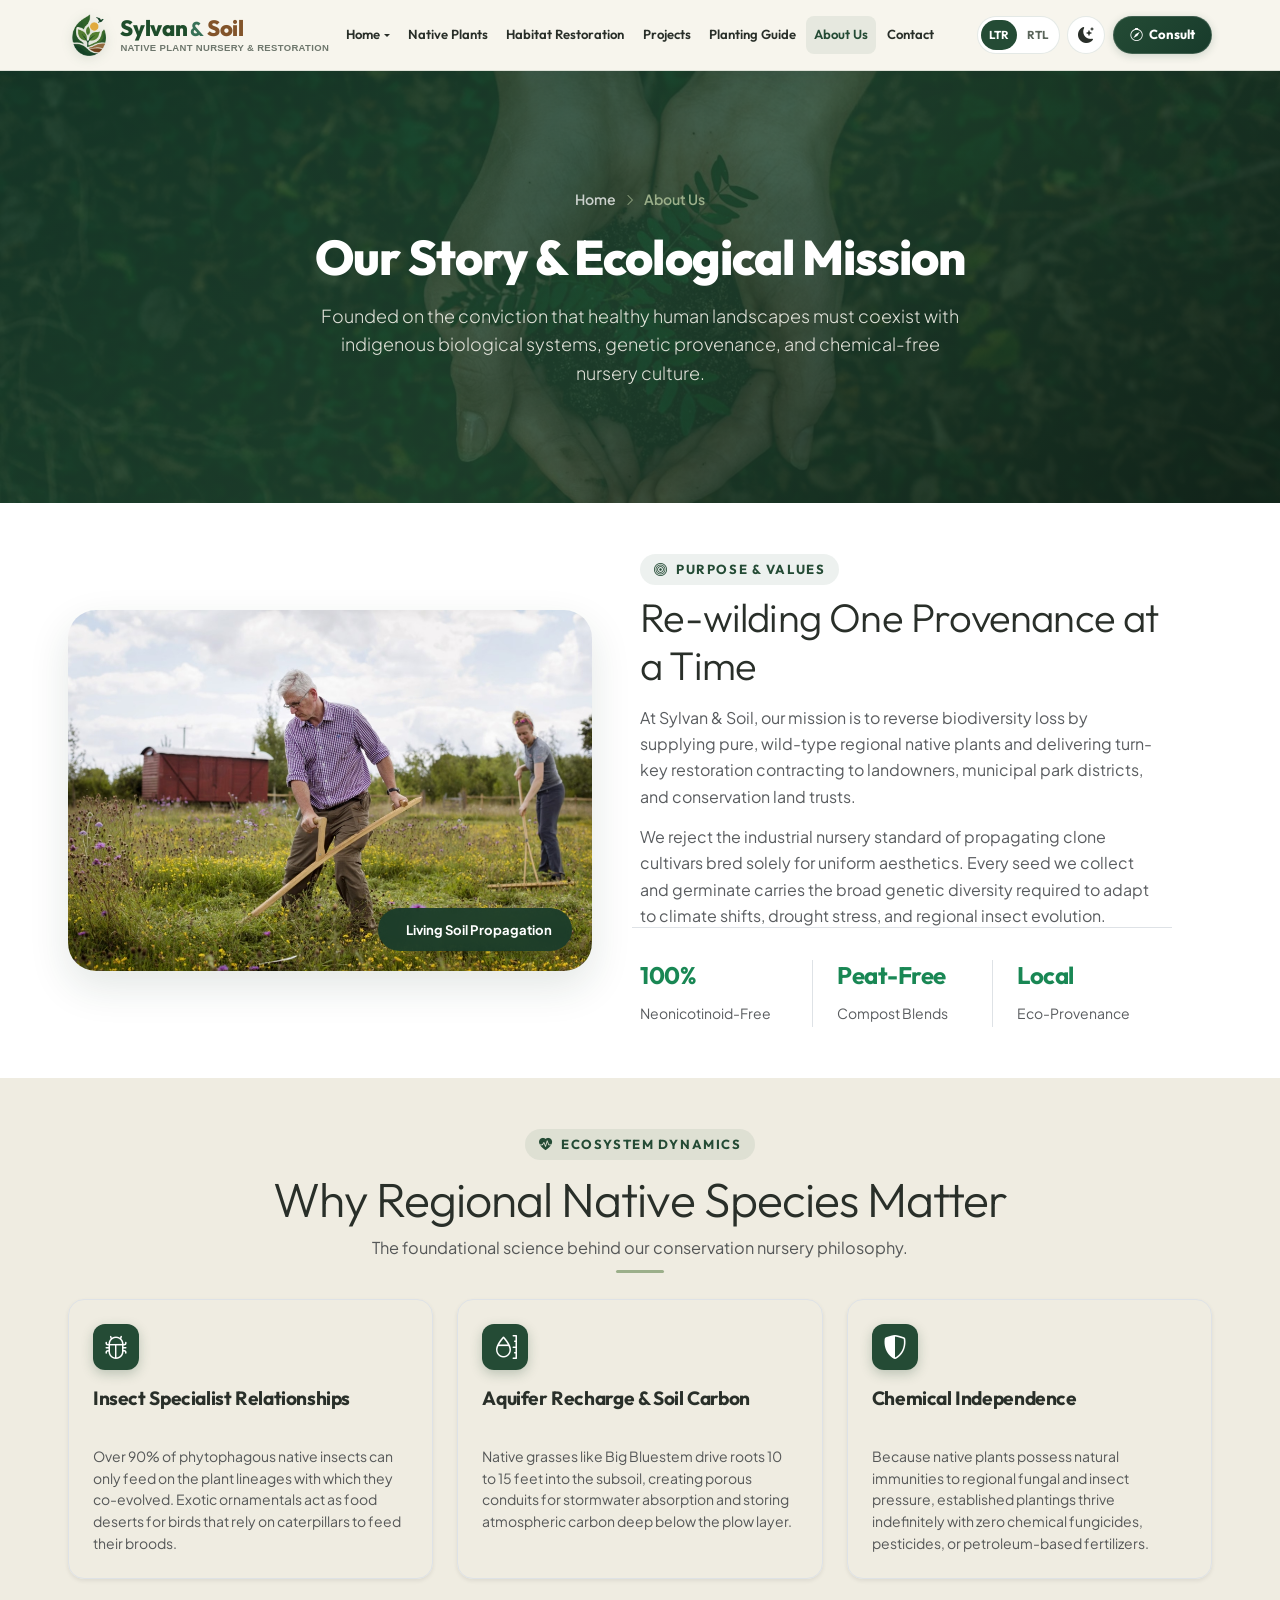
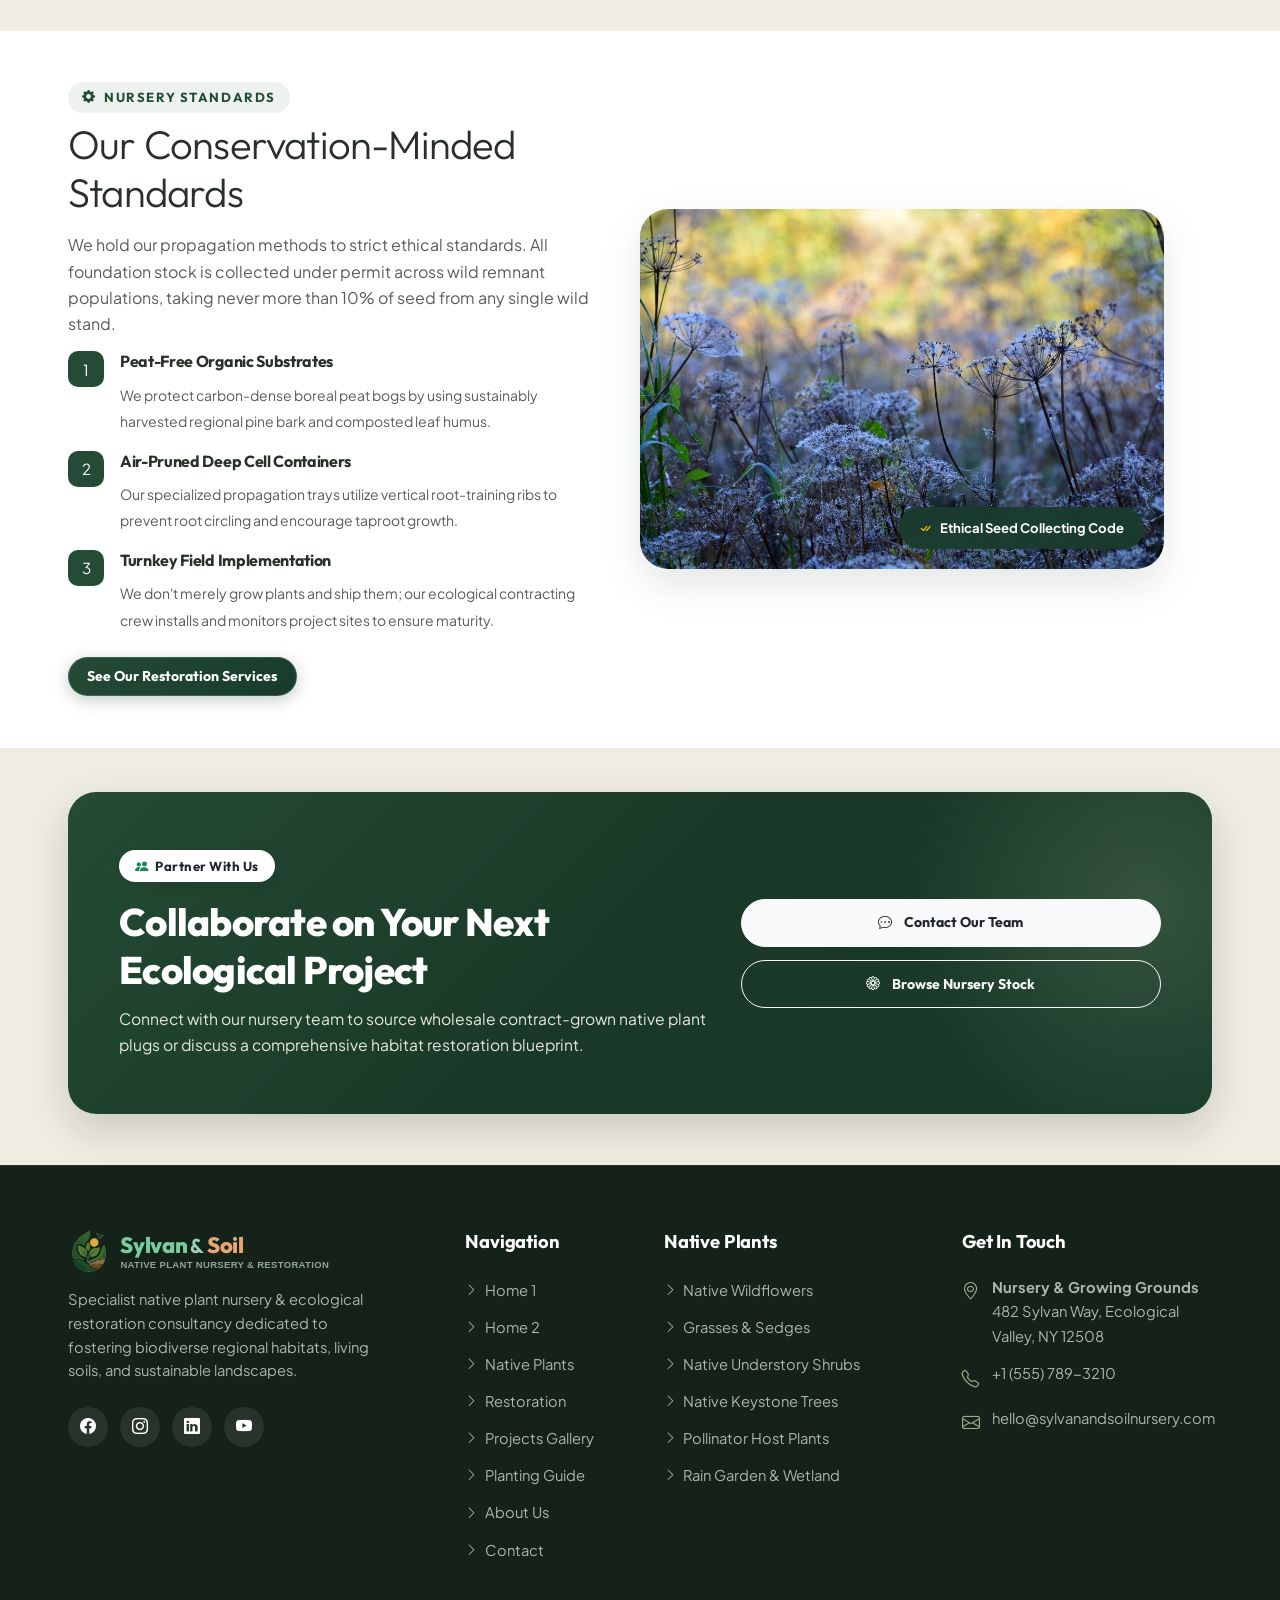
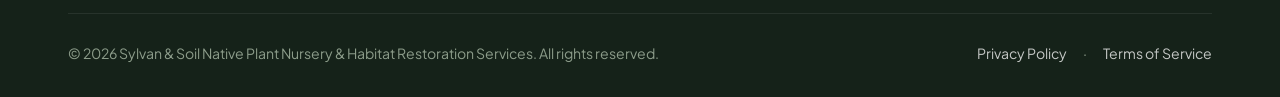
==== commit f268dda1: "first commit" ====
--- a/about.html
+++ b/about.html
@@ -223,18 +223,18 @@
             <p class="text-muted leading-relaxed">
               We reject the industrial nursery standard of propagating clone cultivars bred solely for uniform aesthetics. Every seed we collect and germinate carries the broad genetic diversity required to adapt to climate shifts, drought stress, and regional insect evolution.
             </p>
-            <div class="d-flex flex-wrap gap-4 pt-3 border-top border-subtle">
-              <div>
+            <div class="row g-2 g-sm-3 pt-3 border-top border-subtle about-stat-strip">
+              <div class="col-4">
                 <strong class="font-display d-block fs-4 text-success">100%</strong>
                 <span class="small text-muted">Neonicotinoid-Free</span>
               </div>
-              <div class="border-start ps-4">
+              <div class="col-4 border-start border-subtle ps-2 ps-sm-3 ps-md-4">
                 <strong class="font-display d-block fs-4 text-success">Peat-Free</strong>
-                <span class="small text-muted">Compost Potting Blends</span>
-              </div>
-              <div class="border-start ps-4">
+                <span class="small text-muted">Compost Blends</span>
+              </div>
+              <div class="col-4 border-start border-subtle ps-2 ps-sm-3 ps-md-4">
                 <strong class="font-display d-block fs-4 text-success">Local</strong>
-                <span class="small text-muted">Eco-Region Provenance</span>
+                <span class="small text-muted">Eco-Provenance</span>
               </div>
             </div>
           </div>
@@ -254,35 +254,35 @@
           <div class="site-divider"></div>
         </div>
 
-        <div class="row g-4">
+        <div class="row g-4 align-items-stretch">
 
           <div class="col-md-4">
-            <div class="p-4 rounded-4 bg-surface border border-subtle h-100 shadow-sm">
+            <div class="p-4 rounded-4 bg-surface border border-subtle h-100 shadow-sm d-flex flex-column">
               <div class="brand-mark mb-3" style="width:46px;height:46px;background:var(--color-forest);">
                 <i class="bi bi-bug fs-4"></i>
               </div>
-              <h4 class="font-display mb-2">Insect Specialist Relationships</h4>
-              <p class="text-muted small">Over 90% of phytophagous native insects can only feed on the plant lineages with which they co-evolved. Exotic ornamentals act as food deserts for birds that rely on caterpillars to feed their broods.</p>
+              <h4 class="font-display mb-2 ecosystem-dynamics-title">Insect Specialist Relationships</h4>
+              <p class="text-muted small ecosystem-dynamics-desc">Over 90% of phytophagous native insects can only feed on the plant lineages with which they co-evolved. Exotic ornamentals act as food deserts for birds that rely on caterpillars to feed their broods.</p>
             </div>
           </div>
 
           <div class="col-md-4">
-            <div class="p-4 rounded-4 bg-surface border border-subtle h-100 shadow-sm">
+            <div class="p-4 rounded-4 bg-surface border border-subtle h-100 shadow-sm d-flex flex-column">
               <div class="brand-mark mb-3" style="width:46px;height:46px;background:var(--color-forest);">
                 <i class="bi bi-moisture fs-4"></i>
               </div>
-              <h4 class="font-display mb-2">Aquifer Recharge &amp; Soil Carbon</h4>
-              <p class="text-muted small">Native grasses like Big Bluestem drive roots 10 to 15 feet into the subsoil, creating porous conduits for stormwater absorption and storing atmospheric carbon deep below the plow layer.</p>
+              <h4 class="font-display mb-2 ecosystem-dynamics-title">Aquifer Recharge &amp; Soil Carbon</h4>
+              <p class="text-muted small ecosystem-dynamics-desc">Native grasses like Big Bluestem drive roots 10 to 15 feet into the subsoil, creating porous conduits for stormwater absorption and storing atmospheric carbon deep below the plow layer.</p>
             </div>
           </div>
 
           <div class="col-md-4">
-            <div class="p-4 rounded-4 bg-surface border border-subtle h-100 shadow-sm">
+            <div class="p-4 rounded-4 bg-surface border border-subtle h-100 shadow-sm d-flex flex-column">
               <div class="brand-mark mb-3" style="width:46px;height:46px;background:var(--color-forest);">
                 <i class="bi bi-shield-shaded fs-4"></i>
               </div>
-              <h4 class="font-display mb-2">Chemical Independence</h4>
-              <p class="text-muted small">Because native plants possess natural immunities to regional fungal and insect pressure, established plantings thrive indefinitely with zero chemical fungicides, pesticides, or petroleum-based fertilizers.</p>
+              <h4 class="font-display mb-2 ecosystem-dynamics-title">Chemical Independence</h4>
+              <p class="text-muted small ecosystem-dynamics-desc">Because native plants possess natural immunities to regional fungal and insect pressure, established plantings thrive indefinitely with zero chemical fungicides, pesticides, or petroleum-based fertilizers.</p>
             </div>
           </div>
 
@@ -344,155 +344,7 @@
       </div>
     </section>
 
-    <!-- ================= SECTION 5: ECOLOGICAL FACILITIES & LIVING SEED BANK INFRASTRUCTURE (ASYMMETRIC BENTO MATRIX) ================= -->
-    <section class="site-section bg-surface" id="facilitiesInfrastructure">
-      <div class="site-container">
-        
-        <div class="site-section-head text-center">
-          <span class="site-eyebrow"><i class="bi bi-bank2"></i> Research &amp; Facilities</span>
-          <h2 class="display-5">Living Seed Bank &amp; Ecological Infrastructure</h2>
-          <p class="text-muted">A multidisciplinary botanical campus dedicated to germplasm conservation, cryo-stratification, and living soil biology.</p>
-          <div class="site-divider"></div>
-        </div>
-
-        <div class="facilities-bento-grid">
-
-          <!-- Bento Card 1: 2-Column Primary Feature - Sub-Zero Cryo-Stratification Seed Vault -->
-          <div class="bento-card bento-card-span-2">
-            <div>
-              <div class="bento-card-header">
-                <span class="bento-badge"><i class="bi bi-snow text-info"></i> Cryo-Preservation Facility</span>
-                <span class="badge bg-success font-display px-3 py-1 rounded-pill">Active Telemetry</span>
-              </div>
-              <div class="bento-media-split">
-                <div>
-                  <h3 class="bento-title">Sub-Zero Cold-Stratification Seed Vault</h3>
-                  <p class="bento-desc">
-                    Our climate-controlled vaults house over 480 wild-collected ecotypes at -4°F with hermetic 18% equilibrium relative humidity. Automated cold-moist stratification simulates natural winter freeze cycles, breaking seed embryo dormancy for verified 94.2% germination vigor.
-                  </p>
-                  <div class="bento-specs-row">
-                    <span class="bento-spec-pill"><i class="bi bi-thermometer-snow text-info"></i> -4°F Constant Temp</span>
-                    <span class="bento-spec-pill"><i class="bi bi-droplet-half text-primary"></i> 18% Rel. Humidity</span>
-                    <span class="bento-spec-pill"><i class="bi bi-geo-alt text-success"></i> &lt;150-Mi. Eco-Region</span>
-                  </div>
-                </div>
-                <div class="bento-media-thumb">
-                  <img src="assets/images/about/seed-propagation.jpg" alt="Botanist inspecting wild native seed batches in seed bank" loading="eager">
-                </div>
-              </div>
-            </div>
-            <div class="pt-3 border-top border-subtle d-flex align-items-center justify-content-between mt-3">
-              <span class="small text-muted"><i class="bi bi-shield-check text-success me-1"></i> EPA Level III Certified Provenance</span>
-              <span class="font-display fw-bold text-success fs-6">480+ Regional Accessions</span>
-            </div>
-          </div>
-
-          <!-- Bento Card 2: Living Rhizosphere Fungal Lab -->
-          <div class="bento-card">
-            <div>
-              <div class="bento-card-header">
-                <span class="bento-badge"><i class="bi bi-virus text-warning"></i> Microbiology</span>
-                <div class="bento-icon-halo"><i class="bi bi-diagram-3-fill"></i></div>
-              </div>
-              <h3 class="bento-title">Living Rhizosphere Inoculum Lab</h3>
-              <p class="bento-desc">
-                Culturing indigenous endo-mycorrhizal fungal strains (Glomus intraradices) to inoculate all plug roots before field outplanting.
-              </p>
-              <div class="bento-specs-row">
-                <span class="bento-spec-pill"><i class="bi bi-check2-circle text-success"></i> 0% Synthetic Inputs</span>
-                <span class="bento-spec-pill"><i class="bi bi-bezier text-success"></i> Hyphal Symbiosis</span>
-              </div>
-            </div>
-            <div class="pt-3 border-top border-subtle mt-3">
-              <span class="small text-muted">Accelerates taproot moisture uptake by +320%</span>
-            </div>
-          </div>
-
-          <!-- Bento Card 3: Air-Pruned Root Geometry Greenhouses -->
-          <div class="bento-card">
-            <div>
-              <div class="bento-card-header">
-                <span class="bento-badge"><i class="bi bi-sun text-warning"></i> Propagation</span>
-                <div class="bento-icon-halo"><i class="bi bi-house-door-fill"></i></div>
-              </div>
-              <h3 class="bento-title">Air-Pruned Geometry Greenhouses</h3>
-              <p class="bento-desc">
-                14,000 sq ft of passive solar propagation bays utilizing deep slotted root-training cells that prevent circling and trigger explosive lateral taproot branching.
-              </p>
-              <div class="bento-specs-row">
-                <span class="bento-spec-pill"><i class="bi bi-arrow-down-circle text-success"></i> 0% Root Circling</span>
-                <span class="bento-spec-pill"><i class="bi bi-wind text-info"></i> Micro-Mist Cycling</span>
-              </div>
-            </div>
-            <div class="pt-3 border-top border-subtle mt-3">
-              <span class="small text-muted">Over 1.2M deep-cell plugs grown annually</span>
-            </div>
-          </div>
-
-          <!-- Bento Card 4: 85-Acre Remnant Seed Increase Orchards -->
-          <div class="bento-card">
-            <div>
-              <div class="bento-card-header">
-                <span class="bento-badge"><i class="bi bi-flower1 text-success"></i> Seed Production</span>
-                <div class="bento-icon-halo"><i class="bi bi-tree-fill"></i></div>
-              </div>
-              <h3 class="bento-title">85-Acre Remnant Seed Orchards</h3>
-              <p class="bento-desc">
-                Isolated production plots nestled within native forest buffers where remnant ecotypes are multiplied under organic stewardship without hybrid contamination.
-              </p>
-              <div class="bento-specs-row">
-                <span class="bento-spec-pill"><i class="bi bi-shield-x text-danger"></i> Zero Neonicotinoids</span>
-                <span class="bento-spec-pill"><i class="bi bi-bug text-warning"></i> Native Bee Buffers</span>
-              </div>
-            </div>
-            <div class="pt-3 border-top border-subtle mt-3">
-              <span class="small text-muted">Yielding 8,500 lbs of pure live seed (PLS) per year</span>
-            </div>
-          </div>
-
-          <!-- Bento Card 5: Full-Width Scientific Impact Ribbon -->
-          <div class="bento-card bento-card-span-3 bento-ribbon-card">
-            <div class="row align-items-center g-4">
-              <div class="col-lg-8">
-                <div class="d-inline-flex align-items-center gap-2 px-3 py-1 rounded-pill bg-white text-dark small fw-bold mb-3">
-                  <i class="bi bi-patch-check-fill text-success"></i> Sylvan &amp; Soil Provenance Guarantee
-                </div>
-                <h3 class="bento-title mb-2">Every Seed Traceable to Regional Coordinates</h3>
-                <p class="bento-desc mb-0">
-                  We supply verifiable sub-meter GPS collection metadata and maternal stand density audits with every contract seed blend and wholesale plug delivery.
-                </p>
-              </div>
-              <div class="col-lg-4 text-lg-end">
-                <a href="contact.html" class="btn btn-light text-dark fw-bold rounded-pill px-4 py-2">
-                  <i class="bi bi-clipboard2-data me-1"></i> Request Germplasm Audit
-                </a>
-              </div>
-            </div>
-
-            <div class="bento-metrics-strip">
-              <div class="bento-metric-cell">
-                <div class="bento-metric-val">480+</div>
-                <div class="bento-metric-label">Geo-Tagged Wild Ecotype Populations Preserved</div>
-              </div>
-              <div class="bento-metric-cell">
-                <div class="bento-metric-val">100%</div>
-                <div class="bento-metric-label">Neonicotinoid &amp; Peat-Free Propagation Mediums</div>
-              </div>
-              <div class="bento-metric-cell">
-                <div class="bento-metric-val">94.2%</div>
-                <div class="bento-metric-label">Cold-Stratified Lab Germination Success Rate</div>
-              </div>
-              <div class="bento-metric-cell">
-                <div class="bento-metric-val">150 Mi.</div>
-                <div class="bento-metric-label">Strict Maximum Provenance Collection Radius</div>
-              </div>
-            </div>
-          </div>
-
-        </div>
-
-      </div>
-    </section>
+
 
     <!-- ================= SECTION 6: CONTACT CTA & COMPREHENSIVE FOOTER ================= -->
     <section class="site-section section-cta bg-muted-soft" id="aboutCtaFooter">
--- a/assets/css/style.css
+++ b/assets/css/style.css
@@ -961,7 +961,8 @@
 /* Home 1 & Home 2 Fullscreen Hero (accounting for navbar) */
 .hero-fullscreen {
   min-height: calc(100svh - var(--navbar-height));
-  height: calc(100svh - var(--navbar-height));
+  height: auto;
+  padding: clamp(2.5rem, 5vw, 4.5rem) 0;
   position: relative;
   display: flex;
   align-items: center;
@@ -971,7 +972,7 @@
 @supports not (height: 100svh) {
   .hero-fullscreen {
     min-height: calc(100vh - var(--navbar-height));
-    height: calc(100vh - var(--navbar-height));
+    height: auto;
   }
 }
 
@@ -1504,11 +1505,14 @@
   display: flex !important;
   align-items: center !important;
   justify-content: space-between !important;
+  flex-wrap: wrap !important;
+  gap: 0.65rem !important;
   margin-top: auto !important;
   padding-top: 1rem;
   border-top: 1px solid var(--border-subtle);
   width: 100%;
   min-height: 48px;
+  box-sizing: border-box;
 }
 
 .product-price {
@@ -1517,6 +1521,20 @@
   font-weight: 800;
   color: var(--color-forest);
   line-height: 1;
+  flex-shrink: 0 !important;
+  white-space: nowrap !important;
+}
+
+.product-footer .btn-botanical,
+.product-footer .btn-sm-botanical,
+.product-footer a.btn-botanical {
+  width: auto !important;
+  min-width: 84px;
+  padding: 0.45rem 1.1rem !important;
+  font-size: 0.88rem !important;
+  white-space: nowrap !important;
+  flex-shrink: 0 !important;
+  margin-left: auto;
 }
 
 [data-bs-theme="dark"] .product-price,
@@ -1751,8 +1769,11 @@
   font-size: 1.25rem;
   font-weight: 700;
   margin-bottom: 0.65rem;
-  min-height: 1.65rem;
+  min-height: 3.25rem;
+  display: flex;
+  align-items: flex-start;
   line-height: 1.35;
+  flex-shrink: 0;
 }
 
 .service-desc {
@@ -1760,7 +1781,13 @@
   color: var(--text-muted);
   line-height: 1.55;
   margin-bottom: 1.25rem;
-  flex: 1 1 auto;
+  min-height: 4.4rem;
+  display: -webkit-box;
+  -webkit-line-clamp: 3;
+  -webkit-box-orient: vertical;
+  overflow: hidden;
+  text-overflow: ellipsis;
+  flex-shrink: 0;
 }
 
 .service-link {
@@ -1892,14 +1919,18 @@
 }
 
 .habitat-showcase-tag {
-  font-size: 0.75rem;
+  font-size: clamp(0.7rem, 0.78vw, 0.75rem);
   font-weight: 700;
   text-transform: uppercase;
-  letter-spacing: 0.07em;
+  letter-spacing: 0.05em;
   color: var(--color-forest);
-  margin-bottom: 0.4rem;
+  margin-bottom: 0.45rem;
   display: block;
+  white-space: nowrap !important;
+  overflow: hidden !important;
+  text-overflow: ellipsis !important;
   min-height: 1.25rem;
+  line-height: 1.25;
   flex-shrink: 0;
 }
 
@@ -1914,7 +1945,7 @@
   color: var(--text-main);
   margin-bottom: 0.6rem;
   line-height: 1.35;
-  min-height: 3.4rem;
+  min-height: 3.5rem;
   display: flex;
   align-items: flex-start;
   flex-shrink: 0;
@@ -1925,7 +1956,7 @@
   color: var(--text-muted);
   line-height: 1.55;
   margin-bottom: 1.15rem;
-  min-height: 4.2rem;
+  min-height: 4.4rem;
   display: -webkit-box;
   -webkit-line-clamp: 3;
   -webkit-box-orient: vertical;
@@ -1938,11 +1969,13 @@
   background: rgba(46, 85, 64, 0.04);
   border: 1px solid var(--border-subtle);
   border-radius: var(--radius-md);
-  padding: 0.85rem 1rem;
+  padding: 0.75rem 0.9rem;
   display: flex;
   flex-direction: column;
+  justify-content: center;
   gap: 0.45rem;
   margin-bottom: 1.25rem;
+  min-height: 4.6rem;
   flex-shrink: 0;
 }
 
@@ -1953,18 +1986,24 @@
 
 .habitat-perk-item {
   display: flex;
-  align-items: flex-start;
+  align-items: center;
   gap: 0.55rem;
-  font-size: 0.82rem;
+  font-size: clamp(0.75rem, 0.82vw, 0.82rem);
   color: var(--text-main);
   font-weight: 500;
-  line-height: 1.4;
+  line-height: 1.35;
+  white-space: nowrap;
+}
+
+.habitat-perk-item span {
+  white-space: nowrap;
+  overflow: hidden;
+  text-overflow: ellipsis;
 }
 
 .habitat-perk-item i {
   color: var(--color-forest);
   font-size: 0.95rem;
-  margin-top: 1px;
   flex-shrink: 0;
 }
 
@@ -2003,6 +2042,13 @@
 .habitat-showcase-card:hover .habitat-showcase-link {
   gap: 0.8rem;
   color: var(--color-botanical);
+}
+
+[data-bs-theme="dark"] .habitat-showcase-card:hover .habitat-showcase-link,
+html.dark .habitat-showcase-card:hover .habitat-showcase-link,
+[data-bs-theme="dark"] .habitat-showcase-link:hover,
+html.dark .habitat-showcase-link:hover {
+  color: #5fe39d !important;
 }
 
 /* 4. PROJECT GALLERY CARDS (MATHEMATICAL ALIGNMENT & EQUAL HEIGHTS) */
@@ -2135,7 +2181,7 @@
   width: 100%;
   text-align: center;
   justify-content: center;
-  margin-top: auto;
+  margin-top: 0;
   flex-shrink: 0;
 }
 
@@ -2670,13 +2716,75 @@
   margin-bottom: 0;
 }
 
+/* Contact Information Cards (Perfect height & content alignment) */
+.contact-info-card {
+  background-color: var(--bg-card);
+  border: 1px solid var(--border-subtle);
+  border-radius: var(--radius-xl);
+  padding: 1.75rem 1.5rem;
+  display: flex !important;
+  flex-direction: column !important;
+  height: 100% !important;
+  min-height: 100% !important;
+  box-sizing: border-box;
+  transition: transform 0.3s ease, box-shadow 0.3s ease;
+}
+
+.contact-info-card:hover {
+  transform: translateY(-4px);
+  box-shadow: var(--shadow-hover);
+  border-color: var(--color-forest);
+}
+
+.contact-info-card .contact-icon-wrap {
+  width: 48px;
+  height: 48px;
+  background: var(--color-forest);
+  color: #FFFFFF;
+  border-radius: 12px;
+  display: inline-flex;
+  align-items: center;
+  justify-content: center;
+  margin-bottom: 1.25rem;
+  flex-shrink: 0;
+}
+
+[data-bs-theme="dark"] .contact-info-card .contact-icon-wrap,
+html.dark .contact-info-card .contact-icon-wrap {
+  background: var(--color-sage);
+  color: #121914;
+}
+
+.contact-info-card h4 {
+  font-family: var(--font-display);
+  font-size: 1.2rem;
+  font-weight: 700;
+  margin-bottom: 0.75rem;
+  min-height: 2.2rem;
+  display: flex;
+  align-items: flex-start;
+  line-height: 1.3;
+  flex-shrink: 0;
+}
+
+.contact-info-card p {
+  font-size: 0.9rem;
+  color: var(--text-muted);
+  line-height: 1.6;
+  margin-bottom: 0;
+  overflow-wrap: anywhere;
+  word-break: break-word;
+  flex-grow: 1;
+}
+
 .cta-banner-btns {
   display: flex;
   flex-direction: column;
   gap: 0.85rem;
   width: 100%;
-  max-width: 300px;
+  max-width: 420px;
   margin-left: auto;
+  box-sizing: border-box;
 }
 
 .cta-banner-btns .btn {
@@ -2685,10 +2793,17 @@
   justify-content: center;
   gap: 0.5rem;
   font-family: var(--font-display);
-  font-size: 0.95rem;
-  font-weight: 700;
-  padding: 0.85rem 1.6rem !important;
-  white-space: nowrap;
+  font-size: clamp(0.85rem, 1.1vw, 0.95rem);
+  font-weight: 700;
+  padding: 0.75rem 1.25rem !important;
+  white-space: normal !important;
+  text-align: center;
+  line-height: 1.35;
+  min-height: 48px;
+  width: 100%;
+  max-width: 100%;
+  box-sizing: border-box;
+  border-radius: var(--radius-pill);
   transition: transform 0.25s ease, box-shadow 0.25s ease, background-color 0.25s ease;
 }
 
@@ -3121,10 +3236,11 @@
 }
 
 .provenance-metric-row {
-  display: flex;
-  justify-content: space-between;
-  align-items: center;
-  padding: 0.6rem 0;
+  display: grid;
+  grid-template-columns: 140px 1fr;
+  align-items: baseline;
+  gap: 0.75rem;
+  padding: 0.65rem 0;
   border-bottom: 1px dashed var(--border-subtle);
   font-size: 0.88rem;
 }
@@ -3134,12 +3250,24 @@
   padding-bottom: 0;
 }
 
+.provenance-metric-label {
+  color: var(--text-muted);
+  font-size: 0.86rem;
+  flex-shrink: 0;
+}
+
+.provenance-metric-val,
 .provenance-metric-row strong {
   color: var(--color-forest);
   font-family: var(--font-display);
-}
-
+  text-align: right;
+  line-height: 1.4;
+  word-break: break-word;
+}
+
+[data-bs-theme="dark"] .provenance-metric-val,
 [data-bs-theme="dark"] .provenance-metric-row strong,
+html.dark .provenance-metric-val,
 html.dark .provenance-metric-row strong {
   color: var(--color-sage);
 }
@@ -4127,6 +4255,38 @@
   line-height: 1.45;
 }
 
+[data-bs-theme="dark"] .guide-uniform-text,
+html.dark .guide-uniform-text {
+  color: var(--text-muted, #A3B5A3) !important;
+}
+
+[data-bs-theme="dark"] .diagnostic-card,
+html.dark .diagnostic-card {
+  background: var(--bg-card, #18241D) !important;
+  border-color: var(--border-subtle) !important;
+}
+
+[data-bs-theme="dark"] .diagnostic-card-title,
+html.dark .diagnostic-card-title {
+  color: var(--text-main, #F4F6F2) !important;
+}
+
+[data-bs-theme="dark"] .diagnostic-item,
+html.dark .diagnostic-item {
+  background: rgba(255, 255, 255, 0.04) !important;
+  border-color: rgba(255, 255, 255, 0.08) !important;
+}
+
+[data-bs-theme="dark"] .diagnostic-key,
+html.dark .diagnostic-key {
+  color: var(--color-sage, #9BAF8A) !important;
+}
+
+[data-bs-theme="dark"] .diagnostic-val,
+html.dark .diagnostic-val {
+  color: var(--text-muted, #A3B5A3) !important;
+}
+
 /* ==========================================================================
    PROJECTS: EMPIRICAL TELEMETRY & HABITAT RECOVERY DASHBOARD
    ========================================================================== */
@@ -4444,13 +4604,14 @@
   color: var(--text-muted, #5f7467);
   line-height: 1.6;
   margin-bottom: 1.5rem;
-  min-height: 5.8rem;
+  min-height: 6.2rem;
 }
 
 .protocol-list {
   list-style: none;
   padding: 0;
-  margin: 0;
+  margin-top: auto !important;
+  margin-bottom: 0;
   border-top: 1px dashed #e3ede6;
   padding-top: 1.25rem;
   display: flex;
@@ -4460,17 +4621,44 @@
 
 .protocol-list li {
   display: flex;
-  align-items: center;
+  align-items: flex-start;
   gap: 0.65rem;
   font-size: 0.88rem;
   color: var(--text-dark, #233b2d);
   line-height: 1.45;
-  min-height: 1.5rem;
+  min-height: 2.75rem;
 }
 
 .protocol-list li i {
-  font-size: 1rem;
+  font-size: 0.95rem;
+  margin-top: 3px;
   flex-shrink: 0;
+}
+
+[data-bs-theme="dark"] .protocol-card,
+html.dark .protocol-card {
+  background: var(--bg-card, #18241D) !important;
+  border-color: var(--border-subtle) !important;
+}
+
+[data-bs-theme="dark"] .protocol-title,
+html.dark .protocol-title {
+  color: var(--text-main, #F4F6F2) !important;
+}
+
+[data-bs-theme="dark"] .protocol-desc,
+html.dark .protocol-desc {
+  color: var(--text-muted, #A3B5A3) !important;
+}
+
+[data-bs-theme="dark"] .protocol-list,
+html.dark .protocol-list {
+  border-top-color: var(--border-subtle, rgba(255, 255, 255, 0.12)) !important;
+}
+
+[data-bs-theme="dark"] .protocol-list li,
+html.dark .protocol-list li {
+  color: var(--text-main, #F4F6F2) !important;
 }
 
 /* ================= RESTORATION SHOWCASE GRID (HABITAT RESTORATION SERVICES) ================= */
@@ -4577,44 +4765,54 @@
 
 .restoration-specs-strip {
   display: flex;
-  flex-wrap: wrap;
-  align-items: center;
-  gap: 0.5rem;
-  min-height: 2.25rem;
-  margin-bottom: 1rem;
+  flex-wrap: nowrap;
+  align-items: center;
+  gap: 0.45rem;
+  min-height: 2.35rem;
+  margin-bottom: 0.85rem;
 }
 
 .restoration-specs-strip .spec-pill {
-  font-size: 0.76rem;
+  font-size: clamp(0.7rem, 0.76vw, 0.75rem);
   font-weight: 600;
   color: #2a4736;
   background: #f1f6f3;
   border: 1px solid #e1ece4;
-  padding: 4px 10px;
+  padding: 4px 8px;
   border-radius: 6px;
   display: inline-flex;
   align-items: center;
-  gap: 5px;
+  gap: 4px;
+  white-space: nowrap;
+  flex: 1 1 0;
+  justify-content: center;
+  min-width: 0;
 }
 
 .restoration-species-row {
   display: flex;
-  flex-wrap: wrap;
+  flex-wrap: nowrap;
   align-items: center;
   gap: 0.4rem;
-  min-height: 2.5rem;
-  margin-bottom: 1.25rem;
-  padding-bottom: 1rem;
+  min-height: 2.35rem;
+  margin-bottom: 1.15rem;
+  padding-bottom: 0.85rem;
   border-bottom: 1px solid #eef3ef;
 }
 
 .mini-species-chip {
-  font-size: 0.74rem;
+  font-size: clamp(0.68rem, 0.74vw, 0.74rem);
   color: #4a6354;
   background: #fafcfb;
   border: 1px dashed #d5e2d8;
-  padding: 3px 8px;
+  padding: 3px 6px;
   border-radius: 4px;
+  white-space: nowrap;
+  overflow: hidden;
+  text-overflow: ellipsis;
+  flex: 1 1 0;
+  text-align: center;
+  min-width: 0;
 }
 
 .restoration-card-link {
@@ -4627,13 +4825,60 @@
   color: var(--color-botanical, #43926c);
   text-decoration: none;
   transition: color 0.2s ease, transform 0.2s ease;
-  margin-top: auto;
+  margin-top: auto !important;
   padding-top: 0.25rem;
 }
 
 .restoration-card-link:hover {
   color: #1b2e23;
   transform: translateX(3px);
+}
+
+[data-bs-theme="dark"] .restoration-card,
+html.dark .restoration-card {
+  background: var(--bg-card, #18241D) !important;
+  border-color: var(--border-subtle) !important;
+}
+
+[data-bs-theme="dark"] .restoration-card-title,
+html.dark .restoration-card-title {
+  color: var(--text-main, #F4F6F2) !important;
+}
+
+[data-bs-theme="dark"] .restoration-card-tag,
+html.dark .restoration-card-tag {
+  color: var(--color-sage, #9BAF8A) !important;
+}
+
+[data-bs-theme="dark"] .restoration-card-desc,
+html.dark .restoration-card-desc {
+  color: var(--text-muted, #A3B5A3) !important;
+}
+
+[data-bs-theme="dark"] .restoration-specs-strip .spec-pill,
+html.dark .restoration-specs-strip .spec-pill {
+  background: rgba(255, 255, 255, 0.06) !important;
+  color: #C8DECB !important;
+  border-color: rgba(255, 255, 255, 0.12) !important;
+}
+
+[data-bs-theme="dark"] .mini-species-chip,
+html.dark .mini-species-chip {
+  background: rgba(255, 255, 255, 0.04) !important;
+  color: #B8D2BD !important;
+  border-color: rgba(255, 255, 255, 0.1) !important;
+}
+
+[data-bs-theme="dark"] .restoration-card-link,
+html.dark .restoration-card-link {
+  color: var(--color-sage, #9BAF8A) !important;
+}
+
+[data-bs-theme="dark"] .restoration-card:hover .restoration-card-link,
+html.dark .restoration-card:hover .restoration-card-link,
+[data-bs-theme="dark"] .restoration-card-link:hover,
+html.dark .restoration-card-link:hover {
+  color: #5fe39d !important;
 }
 
 /* ================= CLEAN RESTORATION TIMELINE (SIMPLE & CLEAN ROADMAP) ================= */
@@ -4768,6 +5013,152 @@
 }
 
 /* ==========================================================================
+   DARK MODE ENHANCEMENTS & UNIFORM CARD ALIGNMENT (ABOUT, GUIDES, RESTORATION)
+   ========================================================================== */
+
+/* 1. Clean Restoration Timeline in Dark Mode */
+[data-bs-theme="dark"] .clean-timeline-card,
+html.dark .clean-timeline-card {
+  background: var(--bg-card, #18241D) !important;
+  border-color: var(--border-subtle) !important;
+}
+
+[data-bs-theme="dark"] .timeline-clean-title,
+html.dark .timeline-clean-title {
+  color: var(--text-main, #F4F6F2) !important;
+}
+
+[data-bs-theme="dark"] .timeline-clean-desc,
+html.dark .timeline-clean-desc {
+  color: var(--text-muted, #A3B5A3) !important;
+}
+
+[data-bs-theme="dark"] .timeline-phase-badge,
+html.dark .timeline-phase-badge {
+  background: rgba(155, 175, 138, 0.18) !important;
+  color: var(--color-sage, #9BAF8A) !important;
+}
+
+[data-bs-theme="dark"] .timeline-clean-metric,
+html.dark .timeline-clean-metric {
+  background: rgba(255, 255, 255, 0.04) !important;
+  color: var(--color-sage, #9BAF8A) !important;
+  border-color: rgba(255, 255, 255, 0.08) !important;
+}
+
+/* 2. About Page Ecosystem Dynamics Card & Alignment */
+.ecosystem-dynamics-title {
+  min-height: 3.25rem;
+  display: flex;
+  align-items: flex-start;
+  font-size: 1.2rem;
+  line-height: 1.35;
+}
+
+.ecosystem-dynamics-desc {
+  min-height: 5.8rem;
+  line-height: 1.55;
+  margin-bottom: 0;
+}
+
+[data-bs-theme="dark"] .ecosystem-dynamics-title,
+html.dark .ecosystem-dynamics-title {
+  color: var(--text-main, #F4F6F2) !important;
+}
+
+[data-bs-theme="dark"] .ecosystem-dynamics-desc,
+html.dark .ecosystem-dynamics-desc {
+  color: var(--text-muted, #A3B5A3) !important;
+}
+
+[data-bs-theme="dark"] .about-stat-strip strong,
+html.dark .about-stat-strip strong {
+  color: #5fe39d !important;
+}
+
+[data-bs-theme="dark"] .step-num,
+html.dark .step-num {
+  background: rgba(155, 175, 138, 0.22) !important;
+  color: #5fe39d !important;
+}
+
+[data-bs-theme="dark"] .brand-mark,
+html.dark .brand-mark {
+  background: rgba(155, 175, 138, 0.18) !important;
+  color: #5fe39d !important;
+}
+
+[data-bs-theme="dark"] .text-success,
+html.dark .text-success {
+  color: #5fe39d !important;
+}
+
+[data-bs-theme="dark"] .case-study-title,
+html.dark .case-study-title {
+  color: var(--text-main, #F4F6F2) !important;
+}
+
+[data-bs-theme="dark"] .case-study-desc,
+html.dark .case-study-desc {
+  color: var(--text-muted, #A3B5A3) !important;
+}
+
+/* 3. Planting Guide Diagnostic Icon & Cards Dark Mode */
+[data-bs-theme="dark"] .diagnostic-icon-box,
+html.dark .diagnostic-icon-box {
+  background: rgba(155, 175, 138, 0.18) !important;
+  color: #5fe39d !important;
+}
+
+/* 4. Projects Empirical Telemetry Console Dark Mode */
+[data-bs-theme="dark"] .telemetry-console-card,
+html.dark .telemetry-console-card {
+  background: var(--bg-card, #18241D) !important;
+  border-color: var(--border-subtle) !important;
+}
+
+[data-bs-theme="dark"] .telemetry-title,
+html.dark .telemetry-title {
+  color: var(--text-main, #F4F6F2) !important;
+}
+
+[data-bs-theme="dark"] .telemetry-desc,
+html.dark .telemetry-desc {
+  color: var(--text-muted, #A3B5A3) !important;
+}
+
+/* 5. Home 2 Habitat Showcase Card Mathematical Line Alignment & Dark Mode Hover */
+.habitat-showcase-title {
+  min-height: 3.4rem !important;
+  display: flex !important;
+  align-items: flex-start !important;
+}
+
+.habitat-showcase-desc {
+  min-height: 4.4rem !important;
+  display: -webkit-box !important;
+  -webkit-line-clamp: 3 !important;
+  -webkit-box-orient: vertical !important;
+  overflow: hidden !important;
+  text-overflow: ellipsis !important;
+}
+
+.habitat-perks-box {
+  min-height: 4.6rem !important;
+}
+
+[data-bs-theme="dark"] .habitat-showcase-card:hover .habitat-showcase-link,
+html.dark .habitat-showcase-card:hover .habitat-showcase-link,
+[data-bs-theme="dark"] .habitat-showcase-link:hover,
+html.dark .habitat-showcase-link:hover,
+[data-bs-theme="dark"] .habitat-showcase-card:hover .habitat-showcase-link i,
+html.dark .habitat-showcase-card:hover .habitat-showcase-link i,
+[data-bs-theme="dark"] .habitat-showcase-link:hover i,
+html.dark .habitat-showcase-link:hover i {
+  color: #5fe39d !important;
+}
+
+/* ==========================================================================
    OFFICIAL BRAND LOGO COMPONENT (IMAGE EMBLEM + PROFESSIONAL TYPOGRAPHY)
    ========================================================================== */
 .brand-logo {
--- a/assets/css/responsive.css
+++ b/assets/css/responsive.css
@@ -139,22 +139,85 @@
     width: 50% !important;
   }
 
-  /* Split layout collapses into balanced stacks */
-  .hero-split-fullscreen {
-    min-height: auto !important;
-    padding: clamp(2.5rem, 5vw, 3.5rem) 0 !important;
-  }
-
-  .hero-split-fullscreen .row {
-    flex-direction: column !important;
-  }
-
-  .hero-split-image-wrap {
-    min-height: 380px !important;
-    max-height: 460px !important;
-    aspect-ratio: 16 / 10 !important;
-    margin-top: 1.5rem !important;
-    margin-bottom: 0 !important;
+  /* Split layout responsive behavior:
+     - Landscape Tablets & iPad Pro (992px to 1199.98px): Fullscreen hero height (100svh - navbar-height)
+     - Portrait Tablets (768px to 991.98px): Stacked vertically with full container width, not squished 50% */
+  @media (min-width: 992px) {
+    .hero-split-fullscreen {
+      min-height: calc(100svh - var(--navbar-height)) !important;
+      height: calc(100svh - var(--navbar-height)) !important;
+      padding: 0 !important;
+      display: flex !important;
+      align-items: center !important;
+    }
+    .hero-split-fullscreen .site-container {
+      height: 100%;
+      display: flex;
+      align-items: center;
+      width: 100%;
+    }
+    .hero-split-fullscreen .row {
+      flex-direction: row !important;
+      align-items: center !important;
+      width: 100%;
+      margin: 0 !important;
+    }
+    .hero-split-content {
+      flex: 0 0 50% !important;
+      max-width: 50% !important;
+      width: 50% !important;
+    }
+    .hero-split-image-col {
+      flex: 0 0 50% !important;
+      max-width: 50% !important;
+      width: 50% !important;
+    }
+    .hero-split-content h1 {
+      font-size: clamp(2.1rem, 3.2vw, 2.75rem) !important;
+      line-height: 1.18 !important;
+    }
+    .hero-split-image-wrap {
+      min-height: 380px !important;
+      max-height: 480px !important;
+      aspect-ratio: 4 / 3 !important;
+      margin-top: 0 !important;
+    }
+  }
+
+  @media (max-width: 991.98px) {
+    .hero-split-fullscreen {
+      min-height: auto !important;
+      padding: clamp(2.5rem, 5vw, 4rem) 0 !important;
+    }
+    .hero-split-fullscreen .row {
+      flex-direction: column !important;
+      align-items: stretch !important;
+    }
+    .hero-split-content,
+    .hero-split-image-col {
+      flex: 0 0 100% !important;
+      max-width: 100% !important;
+      width: 100% !important;
+    }
+    .hero-split-content h1 {
+      font-size: clamp(2rem, 4.2vw, 2.75rem) !important;
+      line-height: 1.22 !important;
+      max-width: 100% !important;
+    }
+    .hero-split-content p.lead {
+      max-width: 100% !important;
+      font-size: 1.05rem !important;
+      margin-bottom: 1.5rem !important;
+    }
+    .hero-split-image-wrap {
+      width: 100% !important;
+      max-width: 650px !important;
+      min-height: 320px !important;
+      max-height: 440px !important;
+      aspect-ratio: 16 / 10 !important;
+      margin-top: 1.5rem !important;
+      margin-bottom: 0 !important;
+    }
   }
 
   .editorial-media {
@@ -171,7 +234,9 @@
   }
 
   .cta-banner-btns .btn {
-    flex: 1 1 200px !important;
+    flex: 1 1 240px !important;
+    width: auto !important;
+    max-width: 100% !important;
   }
 }
 
@@ -256,6 +321,24 @@
 
   .hero-split-fullscreen .row {
     flex-direction: column !important;
+    align-items: stretch !important;
+  }
+
+  .hero-split-content,
+  .hero-split-image-col {
+    flex: 0 0 100% !important;
+    max-width: 100% !important;
+    width: 100% !important;
+  }
+
+  .hero-split-content h1 {
+    font-size: clamp(1.85rem, 5.5vw, 2.35rem) !important;
+    line-height: 1.22 !important;
+    max-width: 100% !important;
+  }
+
+  .hero-split-content p.lead {
+    max-width: 100% !important;
   }
 
   .hero-split-image-wrap {
@@ -264,6 +347,8 @@
     aspect-ratio: 16 / 10 !important;
     margin-top: 1.25rem !important;
     margin-bottom: 0 !important;
+    width: 100% !important;
+    max-width: 100% !important;
   }
 
   .hero-floating-stat {
@@ -348,6 +433,31 @@
     width: 100%;
   }
 
+  .product-footer .btn-botanical,
+  .product-footer .btn-sm-botanical,
+  .product-footer a.btn-botanical,
+  .header-actions .btn-botanical,
+  .header-actions a.btn-botanical {
+    width: auto !important;
+    min-width: 80px;
+    padding: 0.42rem 0.95rem !important;
+    font-size: 0.85rem !important;
+    flex-shrink: 0 !important;
+  }
+
+  .product-footer {
+    display: flex !important;
+    align-items: center !important;
+    justify-content: space-between !important;
+    flex-wrap: wrap !important;
+    gap: 0.5rem !important;
+  }
+
+  .product-price {
+    flex-shrink: 0 !important;
+    white-space: nowrap !important;
+  }
+
   .product-specs {
     gap: 0.35rem;
   }
@@ -364,6 +474,58 @@
   .filter-tab-btn {
     padding: 0.4rem 0.85rem;
     font-size: 0.82rem;
+  }
+
+  .provenance-metric-row {
+    grid-template-columns: 1fr !important;
+    gap: 0.2rem !important;
+  }
+
+  .provenance-metric-val,
+  .provenance-metric-row strong {
+    text-align: left !important;
+  }
+
+  /* Empirical Telemetry Dashboard HUD on Mobile */
+  .telemetry-media-terminal {
+    margin: 8px !important;
+    min-height: 300px !important;
+  }
+
+  .telemetry-hud-overlay {
+    padding: 12px !important;
+  }
+
+  .hud-top-bar {
+    flex-wrap: wrap !important;
+    gap: 0.4rem !important;
+    justify-content: space-between !important;
+  }
+
+  .hud-live-pill {
+    font-size: 0.65rem !important;
+    padding: 3px 8px !important;
+  }
+
+  .hud-coords {
+    font-size: 0.72rem !important;
+  }
+
+  .hud-bottom-specs {
+    grid-template-columns: repeat(3, minmax(0, 1fr)) !important;
+    gap: 4px !important;
+    padding: 8px 6px !important;
+  }
+
+  .hud-stat-chip small {
+    font-size: 0.6rem !important;
+  }
+
+  .hud-stat-chip strong {
+    font-size: 0.75rem !important;
+    white-space: nowrap !important;
+    overflow: hidden !important;
+    text-overflow: ellipsis !important;
   }
 }
 
@@ -388,6 +550,31 @@
     padding-right: 0.75rem;
   }
 
+  .product-footer .btn-botanical,
+  .product-footer .btn-sm-botanical,
+  .product-footer a.btn-botanical {
+    width: auto !important;
+    min-width: 72px;
+    padding: 0.35rem 0.75rem !important;
+    font-size: 0.78rem !important;
+    flex-shrink: 0 !important;
+  }
+
+  @media (max-width: 319.98px) {
+    .product-footer {
+      flex-direction: column !important;
+      align-items: stretch !important;
+      gap: 0.45rem !important;
+    }
+    .product-footer .btn-botanical,
+    .product-footer .btn-sm-botanical,
+    .product-footer a.btn-botanical {
+      width: 100% !important;
+      text-align: center !important;
+      margin-left: 0 !important;
+    }
+  }
+
   .brand-logo {
     gap: 0.35rem !important;
   }
@@ -507,10 +694,16 @@
 }
 
 /* Defensive rules against horizontal overflow across all sizes — PRESERVES STICKY NAVBAR */
-html, body {
+html {
   overflow-x: clip !important;
   max-width: 100%;
+}
+
+body {
+  max-width: 100%;
   width: 100%;
+  margin: 0;
+  position: relative;
 }
 
 .site-header {
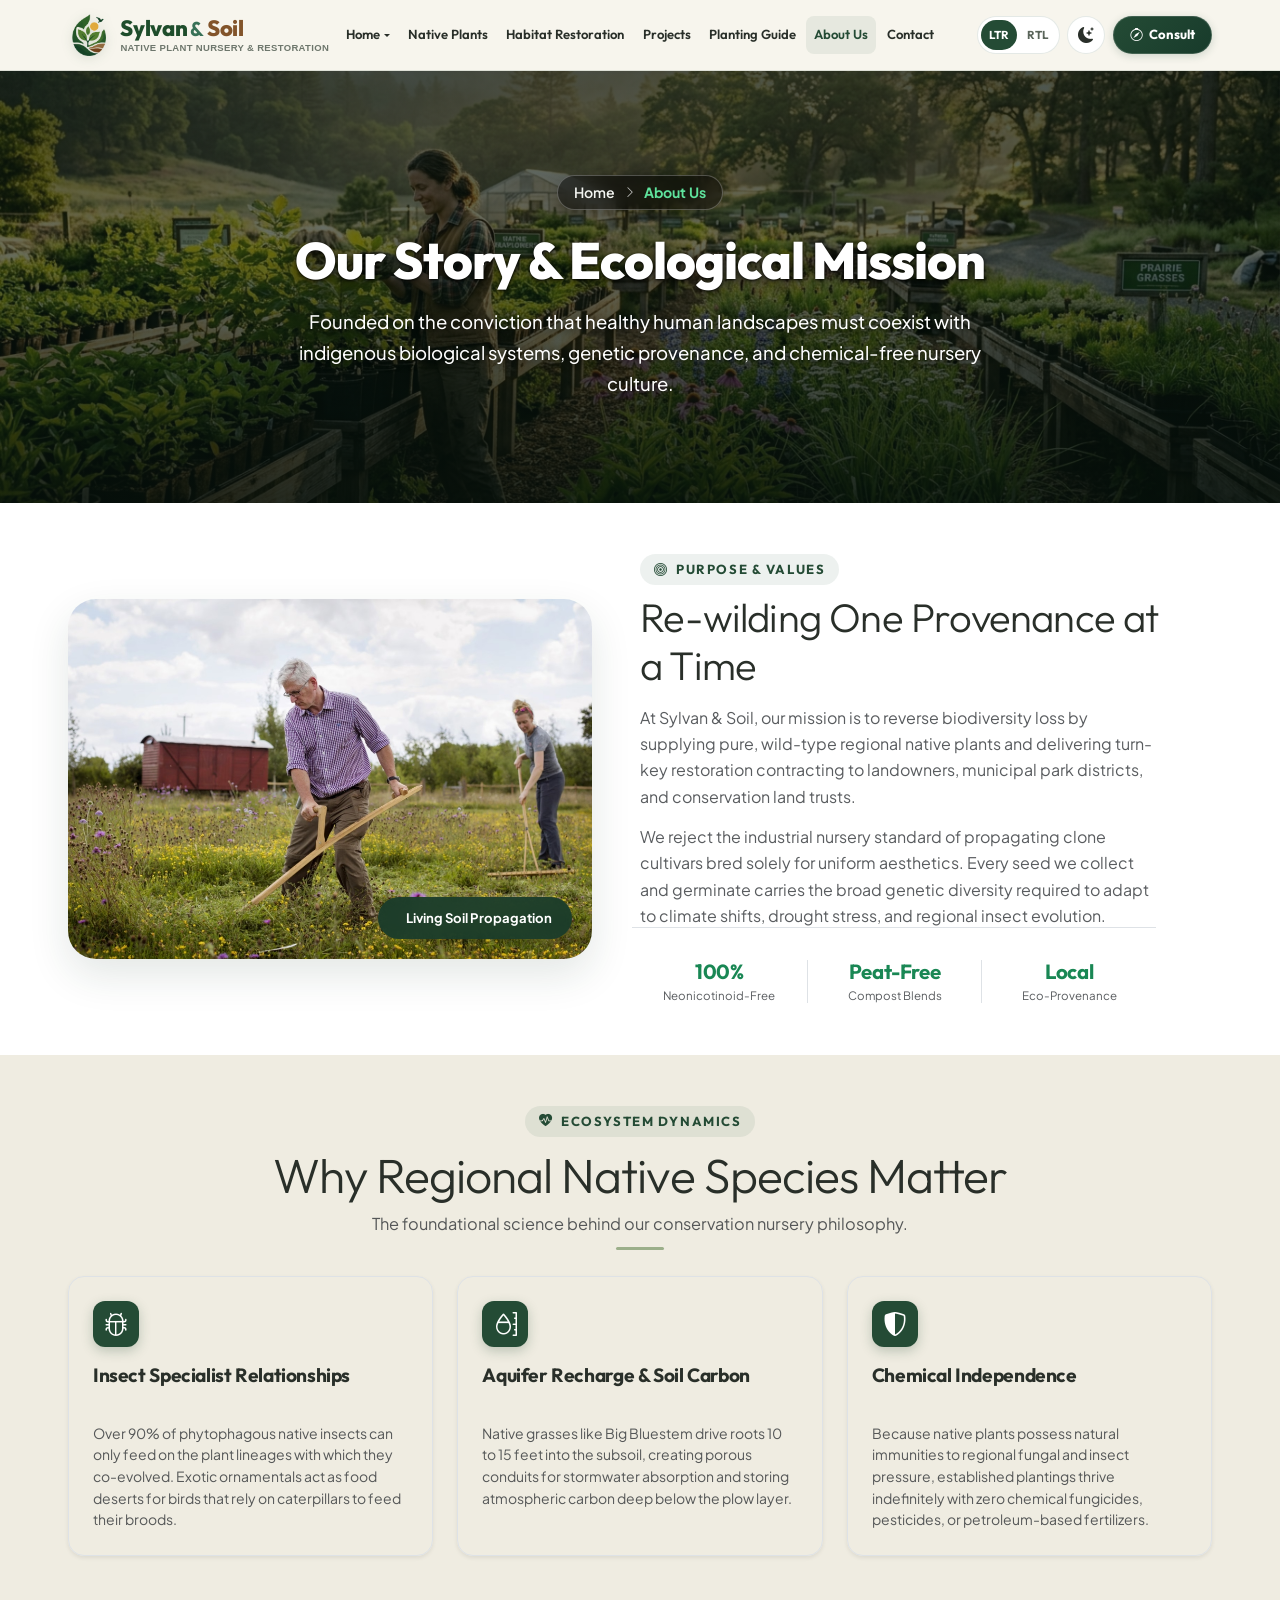
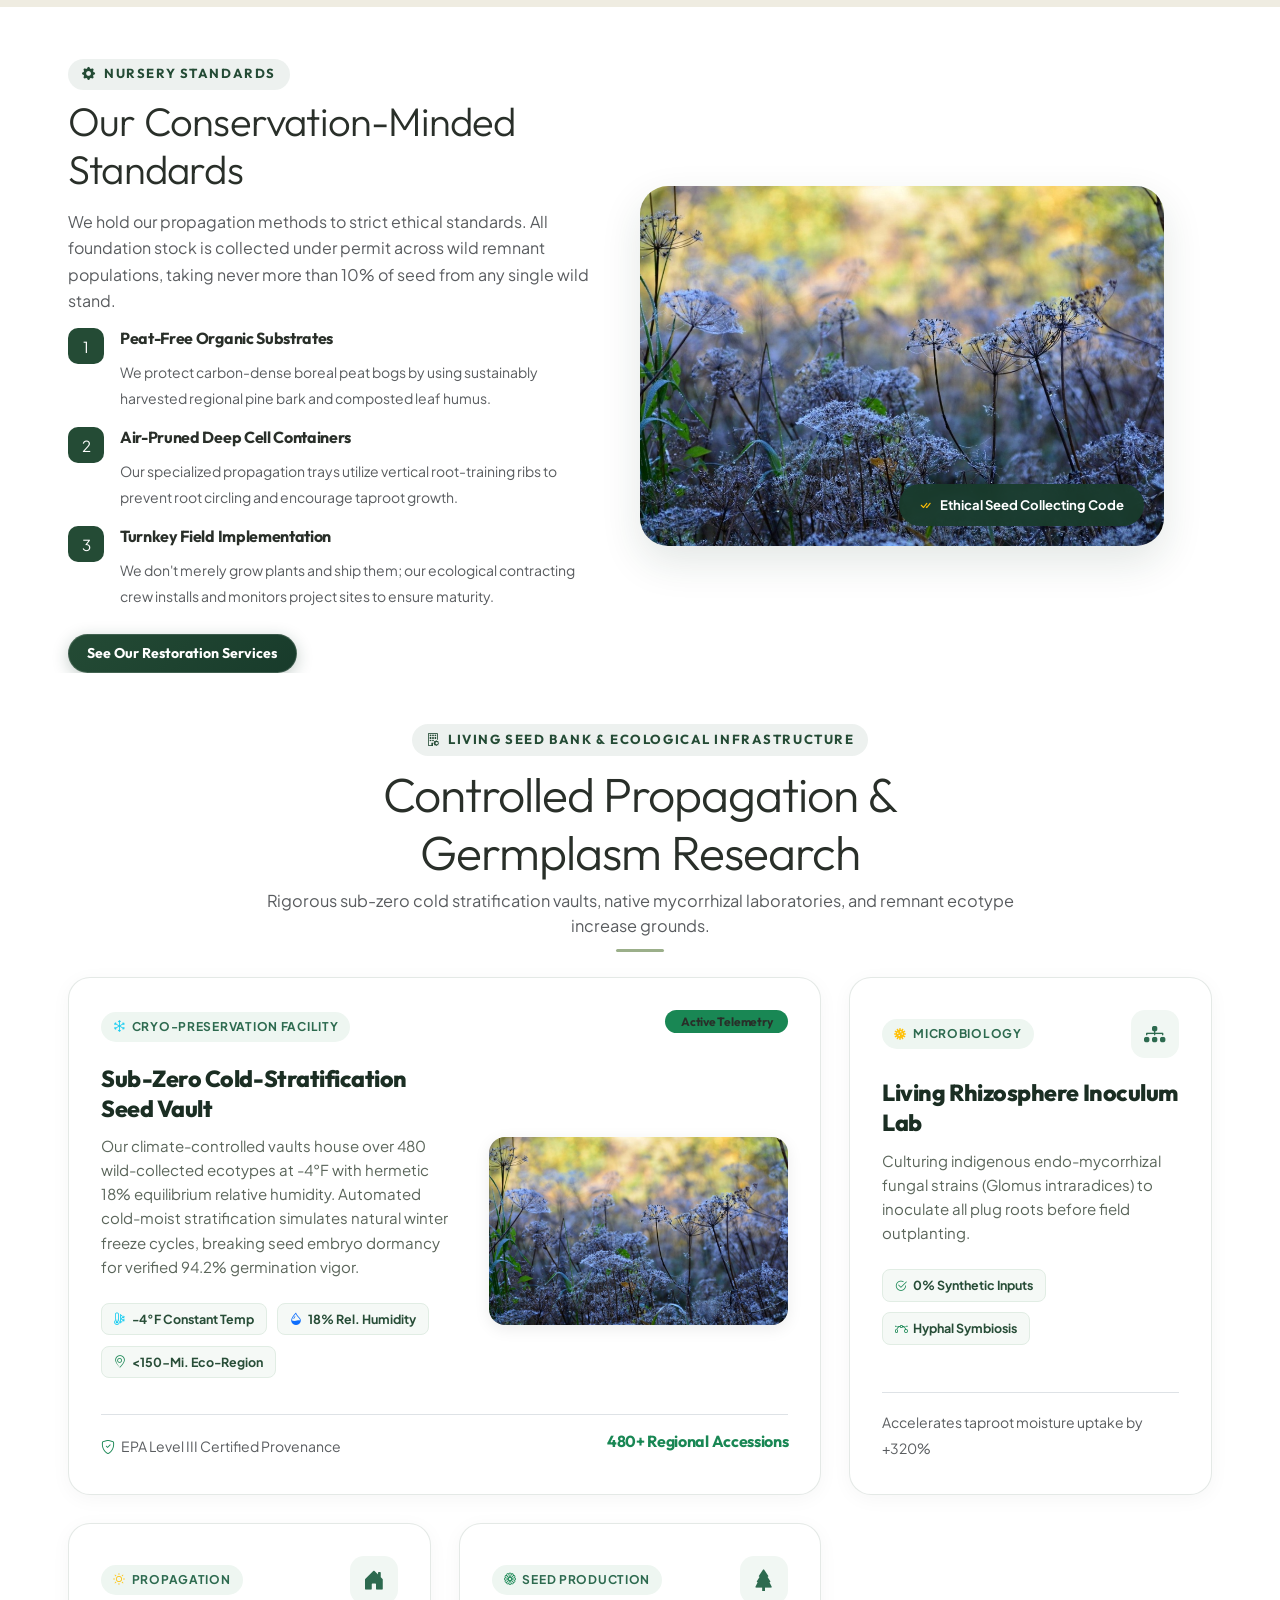
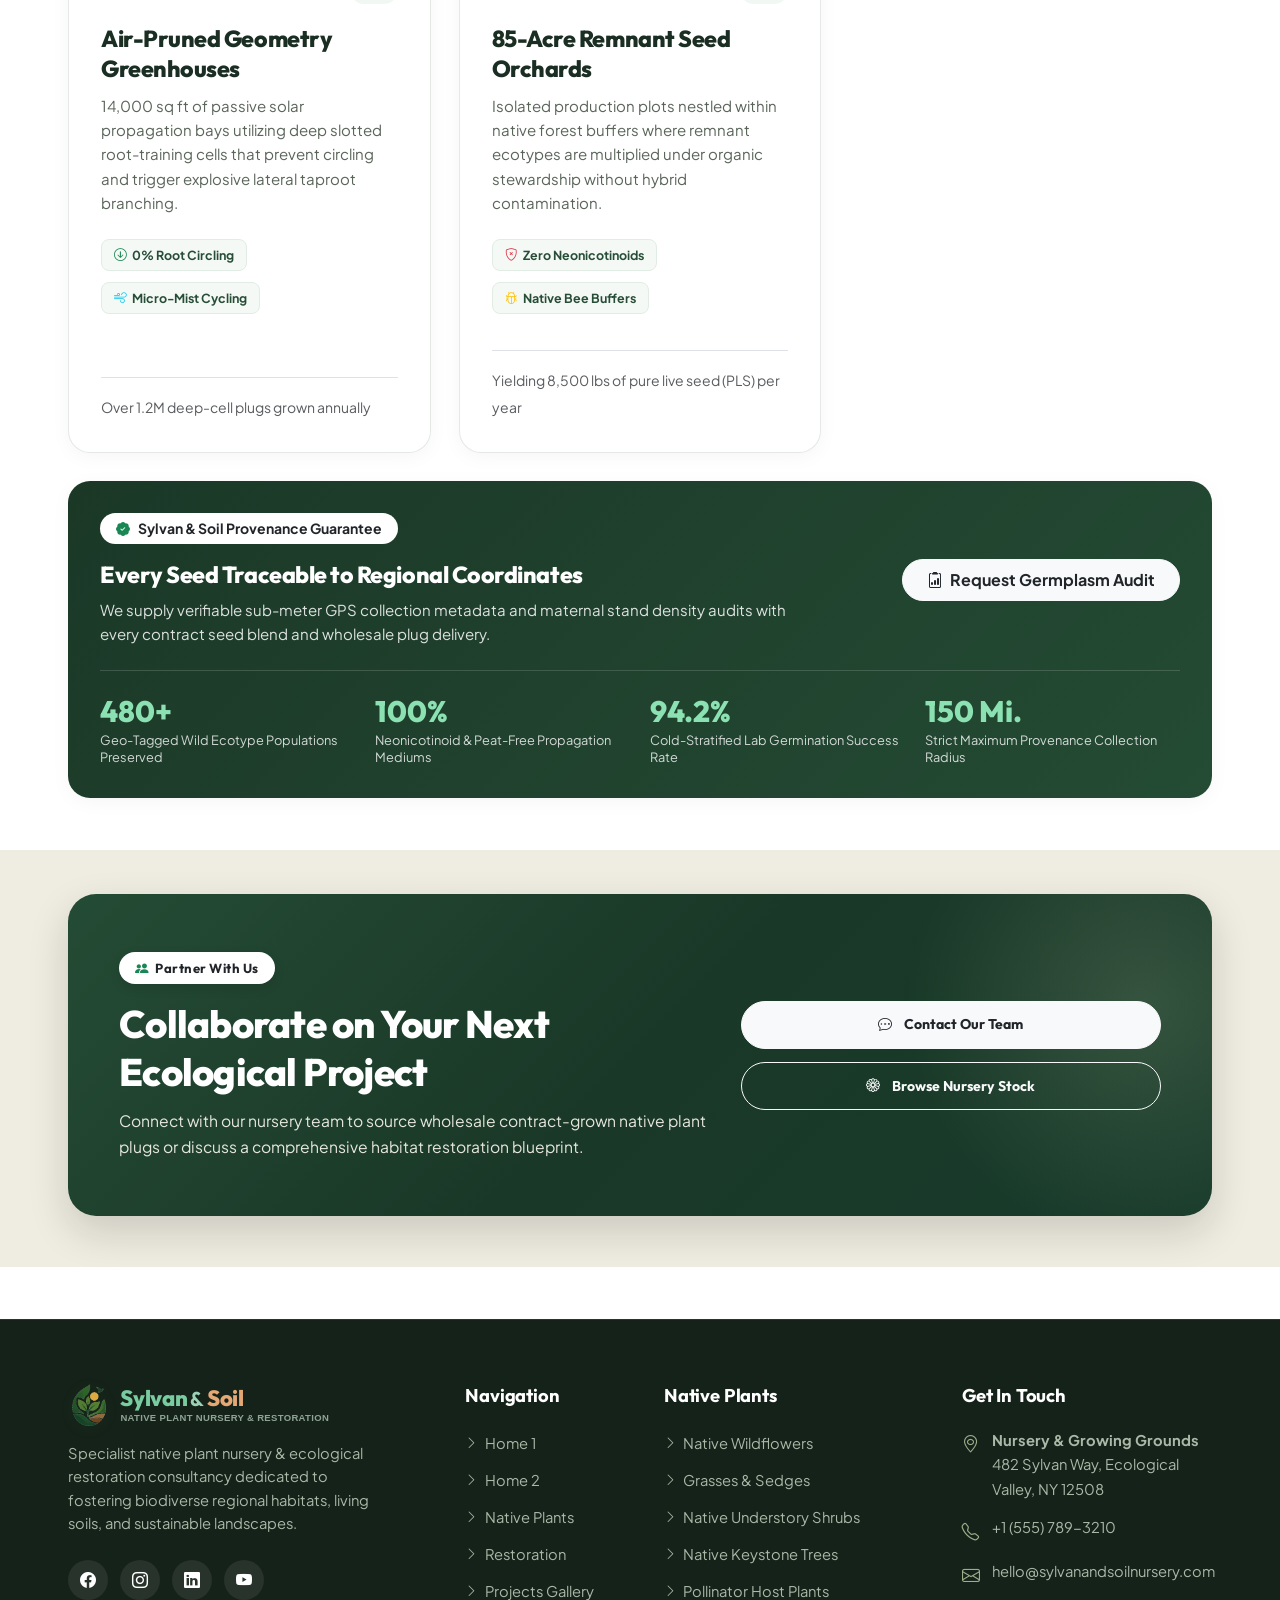
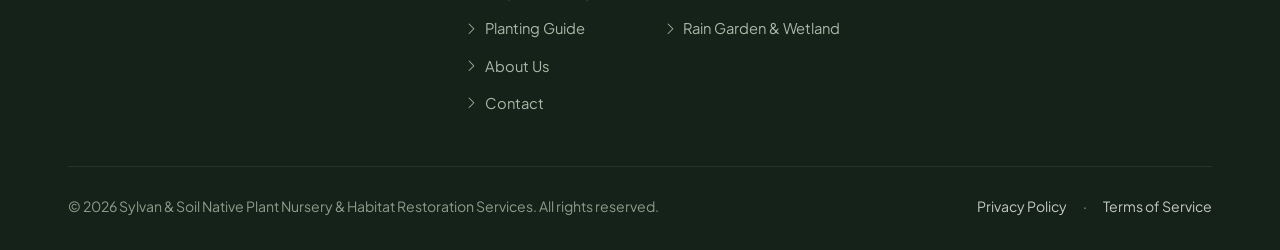
==== commit 45f7f2a5: "first commit" ====
--- a/about.html
+++ b/about.html
@@ -186,7 +186,7 @@
 
   <main>
     <!-- ================= SECTION 1: ABOUT HERO (SHARED .page-hero HEIGHT) ================= -->
-    <section class="page-hero" style="background-image: url('assets/images/hero/hero-about.jpg');" id="aboutHero">
+    <section class="page-hero" style="background-image: url('assets/images/hero/hero-about-v2.jpg');" id="aboutHero">
       <div class="page-hero-overlay"></div>
       <div class="site-container page-hero-content">
         <nav class="page-breadcrumb" aria-label="Breadcrumb">
@@ -224,15 +224,15 @@
               We reject the industrial nursery standard of propagating clone cultivars bred solely for uniform aesthetics. Every seed we collect and germinate carries the broad genetic diversity required to adapt to climate shifts, drought stress, and regional insect evolution.
             </p>
             <div class="row g-2 g-sm-3 pt-3 border-top border-subtle about-stat-strip">
-              <div class="col-4">
+              <div class="col-4 text-center">
                 <strong class="font-display d-block fs-4 text-success">100%</strong>
                 <span class="small text-muted">Neonicotinoid-Free</span>
               </div>
-              <div class="col-4 border-start border-subtle ps-2 ps-sm-3 ps-md-4">
+              <div class="col-4 border-start border-subtle text-center">
                 <strong class="font-display d-block fs-4 text-success">Peat-Free</strong>
                 <span class="small text-muted">Compost Blends</span>
               </div>
-              <div class="col-4 border-start border-subtle ps-2 ps-sm-3 ps-md-4">
+              <div class="col-4 border-start border-subtle text-center">
                 <strong class="font-display d-block fs-4 text-success">Local</strong>
                 <span class="small text-muted">Eco-Provenance</span>
               </div>
@@ -342,9 +342,155 @@
         </div>
 
       </div>
+    <!-- ================= SECTION 5: RESEARCH & FACILITIES (BENTO SPECIFICATION MATRIX) ================= -->
+    <section class="site-section bg-surface" id="facilitiesInfrastructure">
+      <div class="site-container">
+        
+        <div class="site-section-head text-center">
+          <span class="site-eyebrow"><i class="bi bi-building-gear"></i> Living Seed Bank &amp; Ecological Infrastructure</span>
+          <h2 class="display-5">Controlled Propagation &amp; Germplasm Research</h2>
+          <p class="text-muted">Rigorous sub-zero cold stratification vaults, native mycorrhizal laboratories, and remnant ecotype increase grounds.</p>
+          <div class="site-divider"></div>
+        </div>
+
+        <div class="facilities-bento-grid">
+
+          <!-- Bento Card 1: 2-Column Primary Feature - Sub-Zero Cryo-Stratification Seed Vault -->
+          <div class="bento-card bento-card-span-2">
+            <div>
+              <div class="bento-card-header">
+                <span class="bento-badge"><i class="bi bi-snow text-info"></i> Cryo-Preservation Facility</span>
+                <span class="badge bg-success font-display px-3 py-1 rounded-pill">Active Telemetry</span>
+              </div>
+              <div class="bento-media-split">
+                <div>
+                  <h3 class="bento-title">Sub-Zero Cold-Stratification Seed Vault</h3>
+                  <p class="bento-desc">
+                    Our climate-controlled vaults house over 480 wild-collected ecotypes at -4°F with hermetic 18% equilibrium relative humidity. Automated cold-moist stratification simulates natural winter freeze cycles, breaking seed embryo dormancy for verified 94.2% germination vigor.
+                  </p>
+                  <div class="bento-specs-row">
+                    <span class="bento-spec-pill"><i class="bi bi-thermometer-snow text-info"></i> -4°F Constant Temp</span>
+                    <span class="bento-spec-pill"><i class="bi bi-droplet-half text-primary"></i> 18% Rel. Humidity</span>
+                    <span class="bento-spec-pill"><i class="bi bi-geo-alt text-success"></i> &lt;150-Mi. Eco-Region</span>
+                  </div>
+                </div>
+                <div class="bento-media-thumb">
+                  <img src="assets/images/about/seed-propagation.jpg" alt="Botanist inspecting wild native seed batches in seed bank" loading="eager">
+                </div>
+              </div>
+            </div>
+            <div class="pt-3 border-top border-subtle d-flex align-items-center justify-content-between mt-3 flex-wrap gap-2">
+              <span class="small text-muted"><i class="bi bi-shield-check text-success me-1"></i> EPA Level III Certified Provenance</span>
+              <span class="font-display fw-bold text-success fs-6">480+ Regional Accessions</span>
+            </div>
+          </div>
+
+          <!-- Bento Card 2: Living Rhizosphere Fungal Lab -->
+          <div class="bento-card">
+            <div>
+              <div class="bento-card-header">
+                <span class="bento-badge"><i class="bi bi-virus text-warning"></i> Microbiology</span>
+                <div class="bento-icon-halo"><i class="bi bi-diagram-3-fill"></i></div>
+              </div>
+              <h3 class="bento-title">Living Rhizosphere Inoculum Lab</h3>
+              <p class="bento-desc">
+                Culturing indigenous endo-mycorrhizal fungal strains (Glomus intraradices) to inoculate all plug roots before field outplanting.
+              </p>
+              <div class="bento-specs-row">
+                <span class="bento-spec-pill"><i class="bi bi-check2-circle text-success"></i> 0% Synthetic Inputs</span>
+                <span class="bento-spec-pill"><i class="bi bi-bezier text-success"></i> Hyphal Symbiosis</span>
+              </div>
+            </div>
+            <div class="pt-3 border-top border-subtle mt-3">
+              <span class="small text-muted">Accelerates taproot moisture uptake by +320%</span>
+            </div>
+          </div>
+
+          <!-- Bento Card 3: Air-Pruned Root Geometry Greenhouses -->
+          <div class="bento-card">
+            <div>
+              <div class="bento-card-header">
+                <span class="bento-badge"><i class="bi bi-sun text-warning"></i> Propagation</span>
+                <div class="bento-icon-halo"><i class="bi bi-house-door-fill"></i></div>
+              </div>
+              <h3 class="bento-title">Air-Pruned Geometry Greenhouses</h3>
+              <p class="bento-desc">
+                14,000 sq ft of passive solar propagation bays utilizing deep slotted root-training cells that prevent circling and trigger explosive lateral taproot branching.
+              </p>
+              <div class="bento-specs-row">
+                <span class="bento-spec-pill"><i class="bi bi-arrow-down-circle text-success"></i> 0% Root Circling</span>
+                <span class="bento-spec-pill"><i class="bi bi-wind text-info"></i> Micro-Mist Cycling</span>
+              </div>
+            </div>
+            <div class="pt-3 border-top border-subtle mt-3">
+              <span class="small text-muted">Over 1.2M deep-cell plugs grown annually</span>
+            </div>
+          </div>
+
+          <!-- Bento Card 4: 85-Acre Remnant Seed Increase Orchards -->
+          <div class="bento-card">
+            <div>
+              <div class="bento-card-header">
+                <span class="bento-badge"><i class="bi bi-flower1 text-success"></i> Seed Production</span>
+                <div class="bento-icon-halo"><i class="bi bi-tree-fill"></i></div>
+              </div>
+              <h3 class="bento-title">85-Acre Remnant Seed Orchards</h3>
+              <p class="bento-desc">
+                Isolated production plots nestled within native forest buffers where remnant ecotypes are multiplied under organic stewardship without hybrid contamination.
+              </p>
+              <div class="bento-specs-row">
+                <span class="bento-spec-pill"><i class="bi bi-shield-x text-danger"></i> Zero Neonicotinoids</span>
+                <span class="bento-spec-pill"><i class="bi bi-bug text-warning"></i> Native Bee Buffers</span>
+              </div>
+            </div>
+            <div class="pt-3 border-top border-subtle mt-3">
+              <span class="small text-muted">Yielding 8,500 lbs of pure live seed (PLS) per year</span>
+            </div>
+          </div>
+
+          <!-- Bento Card 5: Full-Width Scientific Impact Ribbon -->
+          <div class="bento-card bento-card-span-3 bento-ribbon-card">
+            <div class="row align-items-center g-4">
+              <div class="col-lg-8">
+                <div class="d-inline-flex align-items-center gap-2 px-3 py-1 rounded-pill bg-white text-dark small fw-bold mb-3">
+                  <i class="bi bi-patch-check-fill text-success"></i> Sylvan &amp; Soil Provenance Guarantee
+                </div>
+                <h3 class="bento-title mb-2">Every Seed Traceable to Regional Coordinates</h3>
+                <p class="bento-desc mb-0">
+                  We supply verifiable sub-meter GPS collection metadata and maternal stand density audits with every contract seed blend and wholesale plug delivery.
+                </p>
+              </div>
+              <div class="col-lg-4 text-lg-end">
+                <a href="contact.html" class="btn btn-light text-dark fw-bold rounded-pill px-4 py-2">
+                  <i class="bi bi-clipboard2-data me-1"></i> Request Germplasm Audit
+                </a>
+              </div>
+            </div>
+
+            <div class="bento-metrics-strip">
+              <div class="bento-metric-cell">
+                <div class="bento-metric-val">480+</div>
+                <div class="bento-metric-label">Geo-Tagged Wild Ecotype Populations Preserved</div>
+              </div>
+              <div class="bento-metric-cell">
+                <div class="bento-metric-val">100%</div>
+                <div class="bento-metric-label">Neonicotinoid &amp; Peat-Free Propagation Mediums</div>
+              </div>
+              <div class="bento-metric-cell">
+                <div class="bento-metric-val">94.2%</div>
+                <div class="bento-metric-label">Cold-Stratified Lab Germination Success Rate</div>
+              </div>
+              <div class="bento-metric-cell">
+                <div class="bento-metric-val">150 Mi.</div>
+                <div class="bento-metric-label">Strict Maximum Provenance Collection Radius</div>
+              </div>
+            </div>
+          </div>
+
+        </div>
+
+      </div>
     </section>
-
-
 
     <!-- ================= SECTION 6: CONTACT CTA & COMPREHENSIVE FOOTER ================= -->
     <section class="site-section section-cta bg-muted-soft" id="aboutCtaFooter">
--- a/assets/css/style.css
+++ b/assets/css/style.css
@@ -1156,10 +1156,10 @@
   position: absolute;
   inset: 0;
   background: linear-gradient(
-    135deg,
-    rgba(24, 59, 43, 0.88) 0%,
-    rgba(36, 75, 53, 0.78) 50%,
-    rgba(18, 37, 27, 0.92) 100%
+    180deg,
+    rgba(8, 20, 14, 0.72) 0%,
+    rgba(8, 20, 14, 0.60) 40%,
+    rgba(6, 16, 11, 0.88) 100%
   );
   z-index: 1;
 }
@@ -1168,42 +1168,66 @@
   position: relative;
   z-index: 2;
   text-align: center;
-  max-width: 820px;
+  max-width: 860px;
   margin: 0 auto;
+  padding: 0 1rem;
 }
 
 .page-hero h1 {
-  color: #FFFFFF;
-  font-size: clamp(2rem, 3.8vw, 3.2rem);
+  color: #FFFFFF !important;
+  font-size: clamp(2.1rem, 4vw, 3.4rem);
   font-weight: 800;
-  margin-bottom: 0.85rem;
+  margin-bottom: 0.95rem;
   letter-spacing: -0.02em;
+  text-shadow: 0 2px 14px rgba(0, 0, 0, 0.7), 0 1px 3px rgba(0, 0, 0, 0.9);
 }
 
 .page-hero p.lead {
-  color: rgba(247, 245, 237, 0.9);
-  font-size: clamp(0.98rem, 1.4vw, 1.18rem);
-  max-width: 650px;
+  color: #FFFFFF !important;
+  font-size: clamp(1rem, 1.45vw, 1.22rem);
+  max-width: 700px;
   margin: 0 auto;
-  line-height: 1.6;
+  line-height: 1.65;
+  font-weight: 450;
+  text-shadow: 0 2px 10px rgba(0, 0, 0, 0.75);
 }
 
 .page-breadcrumb {
   display: inline-flex;
   align-items: center;
-  gap: 0.5rem;
+  gap: 0.55rem;
   font-size: 0.88rem;
   font-weight: 600;
-  color: var(--color-sage);
-  margin-bottom: 1rem;
+  margin-bottom: 1.15rem;
+  background: rgba(0, 0, 0, 0.5);
+  backdrop-filter: blur(8px);
+  -webkit-backdrop-filter: blur(8px);
+  padding: 5px 16px;
+  border-radius: 50px;
+  border: 1px solid rgba(255, 255, 255, 0.25);
+  box-shadow: 0 4px 15px rgba(0, 0, 0, 0.25);
 }
 
 .page-breadcrumb a {
+  color: #F4F6F2 !important;
+  text-decoration: none;
+  transition: color 0.2s ease;
+  font-weight: 600;
+}
+
+.page-breadcrumb a:hover {
+  color: #5fe39d !important;
+  text-decoration: underline;
+}
+
+.page-breadcrumb i {
   color: rgba(255, 255, 255, 0.75);
-}
-
-.page-breadcrumb a:hover {
-  color: #FFFFFF;
+  font-size: 0.75rem;
+}
+
+.page-breadcrumb span {
+  color: #5fe39d !important;
+  font-weight: 700;
 }
 
 /* ================= BUTTONS ================= */
@@ -4431,22 +4455,31 @@
 }
 
 .hud-bottom-specs {
-  display: grid;
-  grid-template-columns: repeat(3, 1fr);
+  display: grid !important;
+  grid-template-columns: repeat(3, minmax(0, 1fr)) !important;
   gap: 8px;
-  background: rgba(14, 34, 25, 0.85);
+  background: rgba(14, 34, 25, 0.88);
   backdrop-filter: blur(8px);
   -webkit-backdrop-filter: blur(8px);
   border-radius: 12px;
   padding: 10px;
-  border: 1px solid rgba(255, 255, 255, 0.1);
+  border: 1px solid rgba(255, 255, 255, 0.12);
+  text-align: center;
+}
+
+.hud-stat-chip {
+  display: flex;
+  flex-direction: column;
+  align-items: center;
+  justify-content: center;
 }
 
 .hud-stat-chip small {
   display: block;
   font-size: 0.68rem;
   text-transform: uppercase;
-  color: rgba(255, 255, 255, 0.6);
+  color: rgba(255, 255, 255, 0.65);
+  letter-spacing: 0.04em;
 }
 
 .hud-stat-chip strong {
@@ -4454,7 +4487,8 @@
   font-size: 0.84rem;
   color: #ffffff;
   font-weight: 700;
-  margin-top: 1px;
+  margin-top: 2px;
+  white-space: nowrap;
 }
 
 .telemetry-data-terminal {
@@ -5618,4 +5652,88 @@
   line-height: 1.35;
 }
 
-
+/* ================= BENTO CARD & BADGE ALIGNMENT ENHANCEMENTS ================= */
+.bento-card-header {
+  display: flex !important;
+  justify-content: space-between !important;
+  align-items: center !important;
+  flex-wrap: wrap !important;
+  gap: 0.65rem !important;
+  margin-bottom: 1.25rem;
+}
+
+.bento-badge {
+  white-space: nowrap !important;
+  flex-shrink: 0 !important;
+}
+
+.bento-card-header .badge {
+  white-space: nowrap !important;
+  flex-shrink: 0 !important;
+}
+
+[data-bs-theme="dark"] .bento-card,
+html.dark .bento-card {
+  background: var(--bg-card, #18241D) !important;
+  border-color: var(--border-subtle) !important;
+}
+
+[data-bs-theme="dark"] .bento-title,
+html.dark .bento-title {
+  color: var(--text-main, #F4F6F2) !important;
+}
+
+[data-bs-theme="dark"] .bento-desc,
+html.dark .bento-desc {
+  color: var(--text-muted, #A3B5A3) !important;
+}
+
+[data-bs-theme="dark"] .bento-badge,
+html.dark .bento-badge {
+  background: rgba(155, 175, 138, 0.18) !important;
+  color: #5fe39d !important;
+  border: 1px solid rgba(95, 227, 157, 0.25) !important;
+}
+
+[data-bs-theme="dark"] .bento-spec-pill,
+html.dark .bento-spec-pill {
+  background: rgba(255, 255, 255, 0.05) !important;
+  color: #C8DECB !important;
+  border-color: rgba(255, 255, 255, 0.1) !important;
+}
+
+[data-bs-theme="dark"] .bento-icon-halo,
+html.dark .bento-icon-halo {
+  background: rgba(155, 175, 138, 0.18) !important;
+  color: #5fe39d !important;
+}
+
+/* ================= ABOUT STAT STRIP BALANCED SYMMETRY ================= */
+.about-stat-strip {
+  display: flex !important;
+  align-items: center !important;
+  justify-content: space-between !important;
+  width: 100% !important;
+}
+
+.about-stat-strip .col-4 {
+  display: flex !important;
+  flex-direction: column !important;
+  align-items: center !important;
+  text-align: center !important;
+  padding: 0 0.5rem !important;
+}
+
+.about-stat-strip strong {
+  font-size: clamp(1.2rem, 1.6vw, 1.55rem) !important;
+  line-height: 1.2 !important;
+  margin-bottom: 0.25rem !important;
+}
+
+.about-stat-strip span {
+  font-size: clamp(0.72rem, 0.85vw, 0.85rem) !important;
+  line-height: 1.3 !important;
+  white-space: nowrap !important;
+}
+
+
--- a/assets/css/responsive.css
+++ b/assets/css/responsive.css
@@ -909,8 +909,22 @@
   }
 
   .hud-bottom-specs {
-    grid-template-columns: 1fr !important;
-    gap: 4px !important;
+    grid-template-columns: repeat(3, minmax(0, 1fr)) !important;
+    gap: 6px !important;
+    padding: 8px 10px !important;
+    text-align: center !important;
+  }
+
+  .hud-top-bar {
+    flex-wrap: wrap !important;
+    gap: 0.4rem !important;
+    justify-content: space-between !important;
+    align-items: center !important;
+  }
+
+  .hud-coords {
+    white-space: nowrap !important;
+    font-size: 0.72rem !important;
   }
 
   .telemetry-terminal-footer {
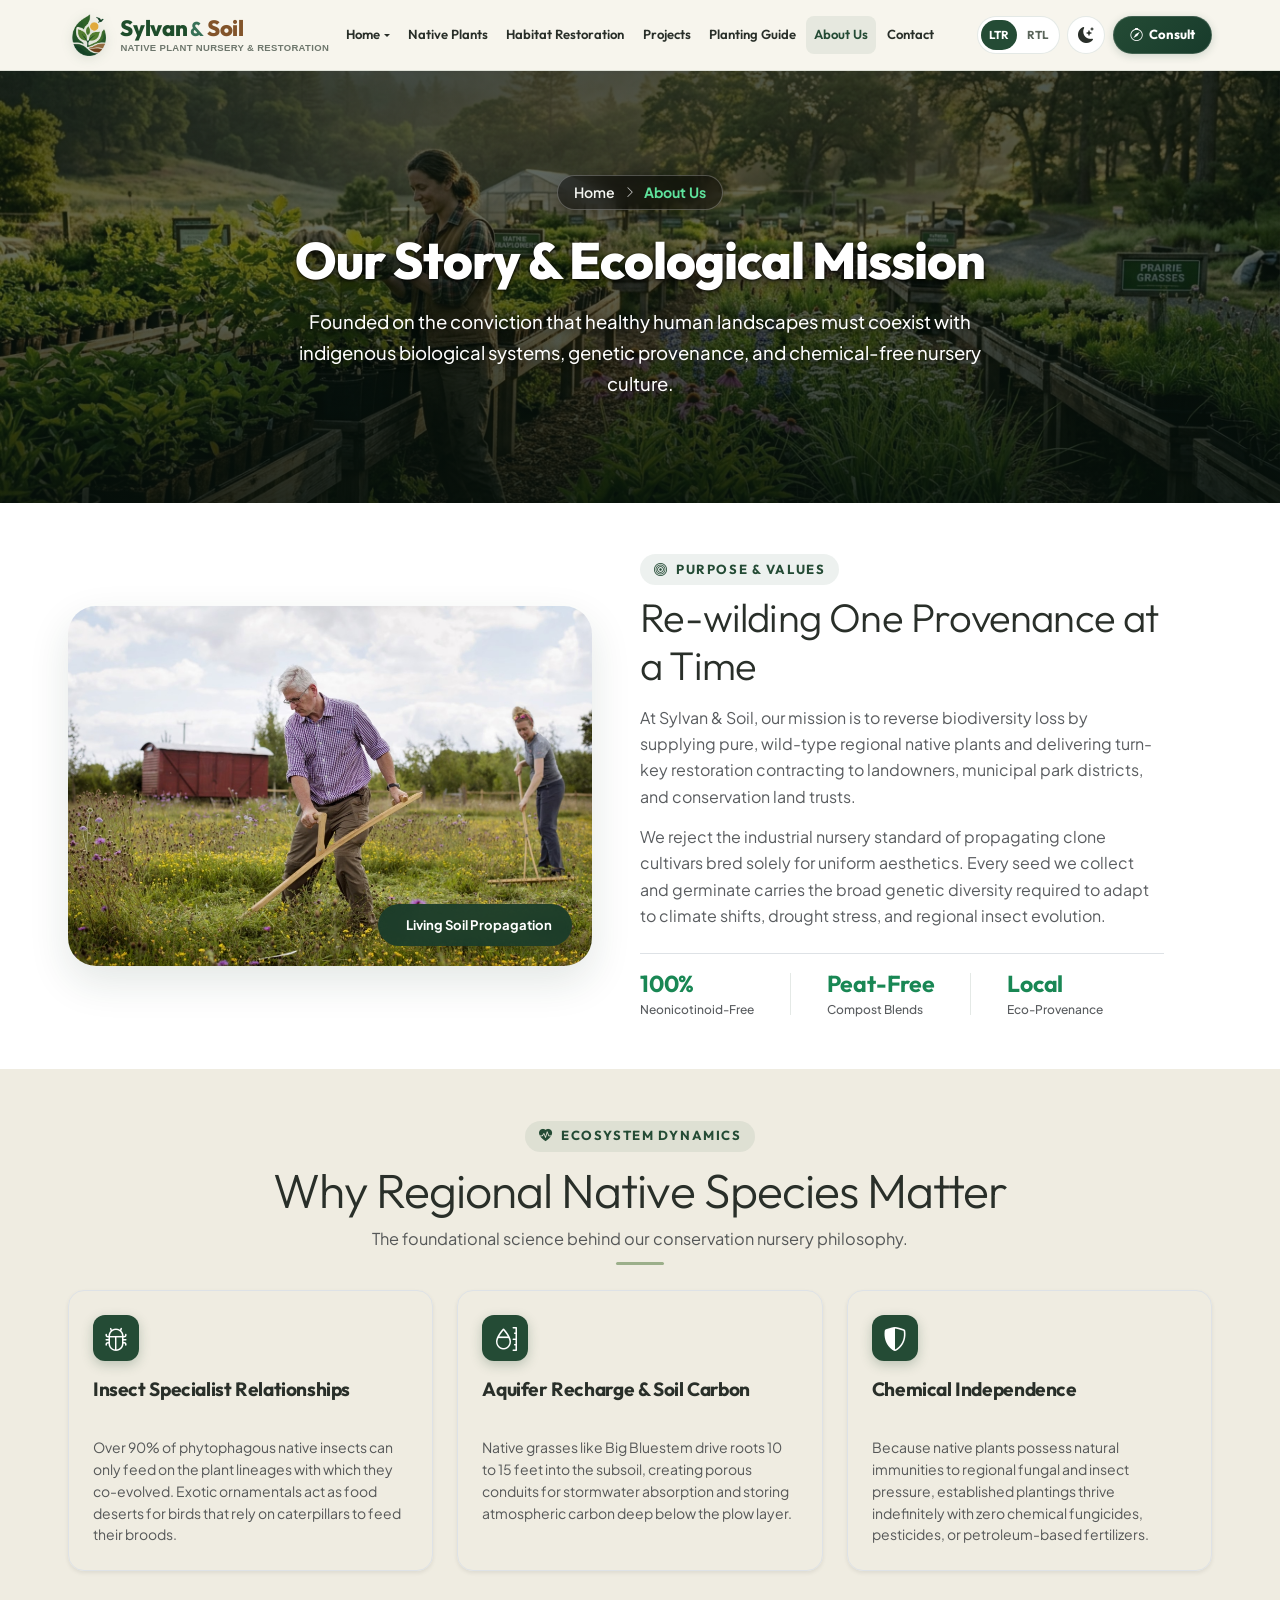
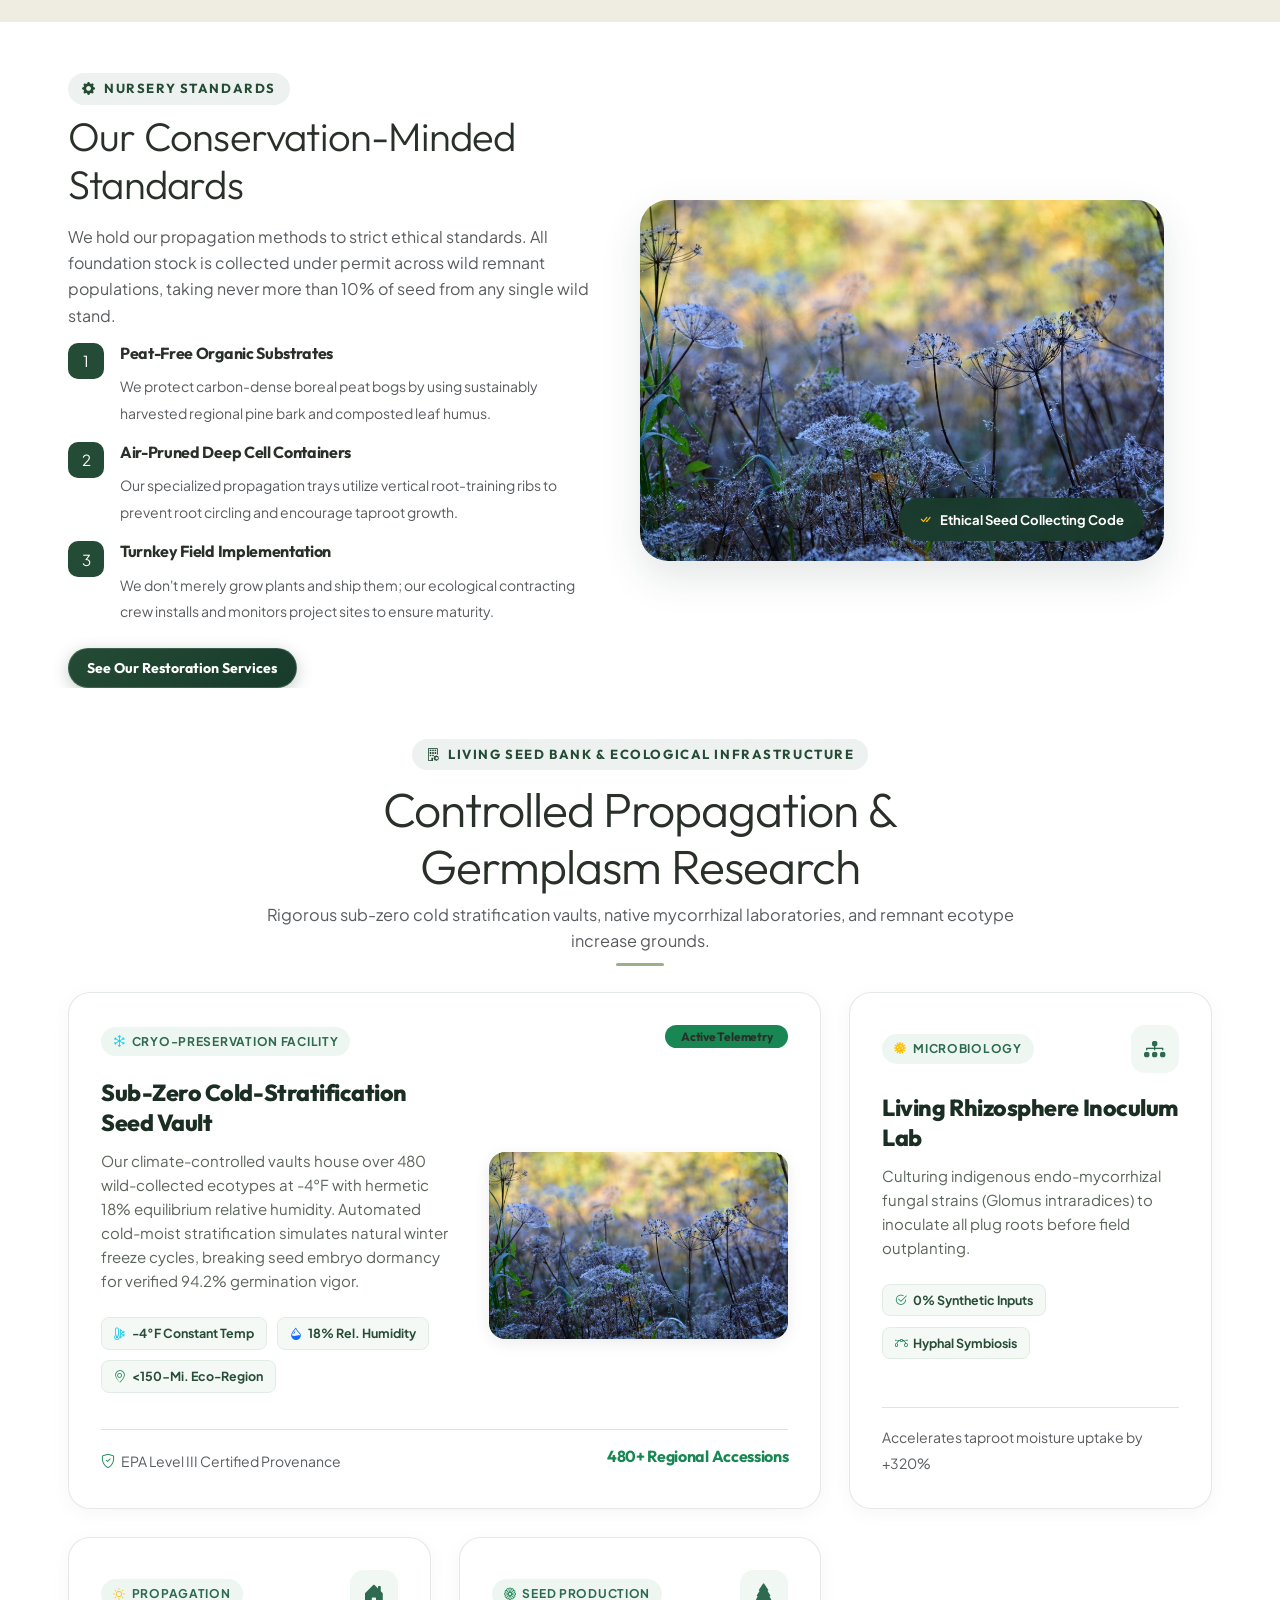
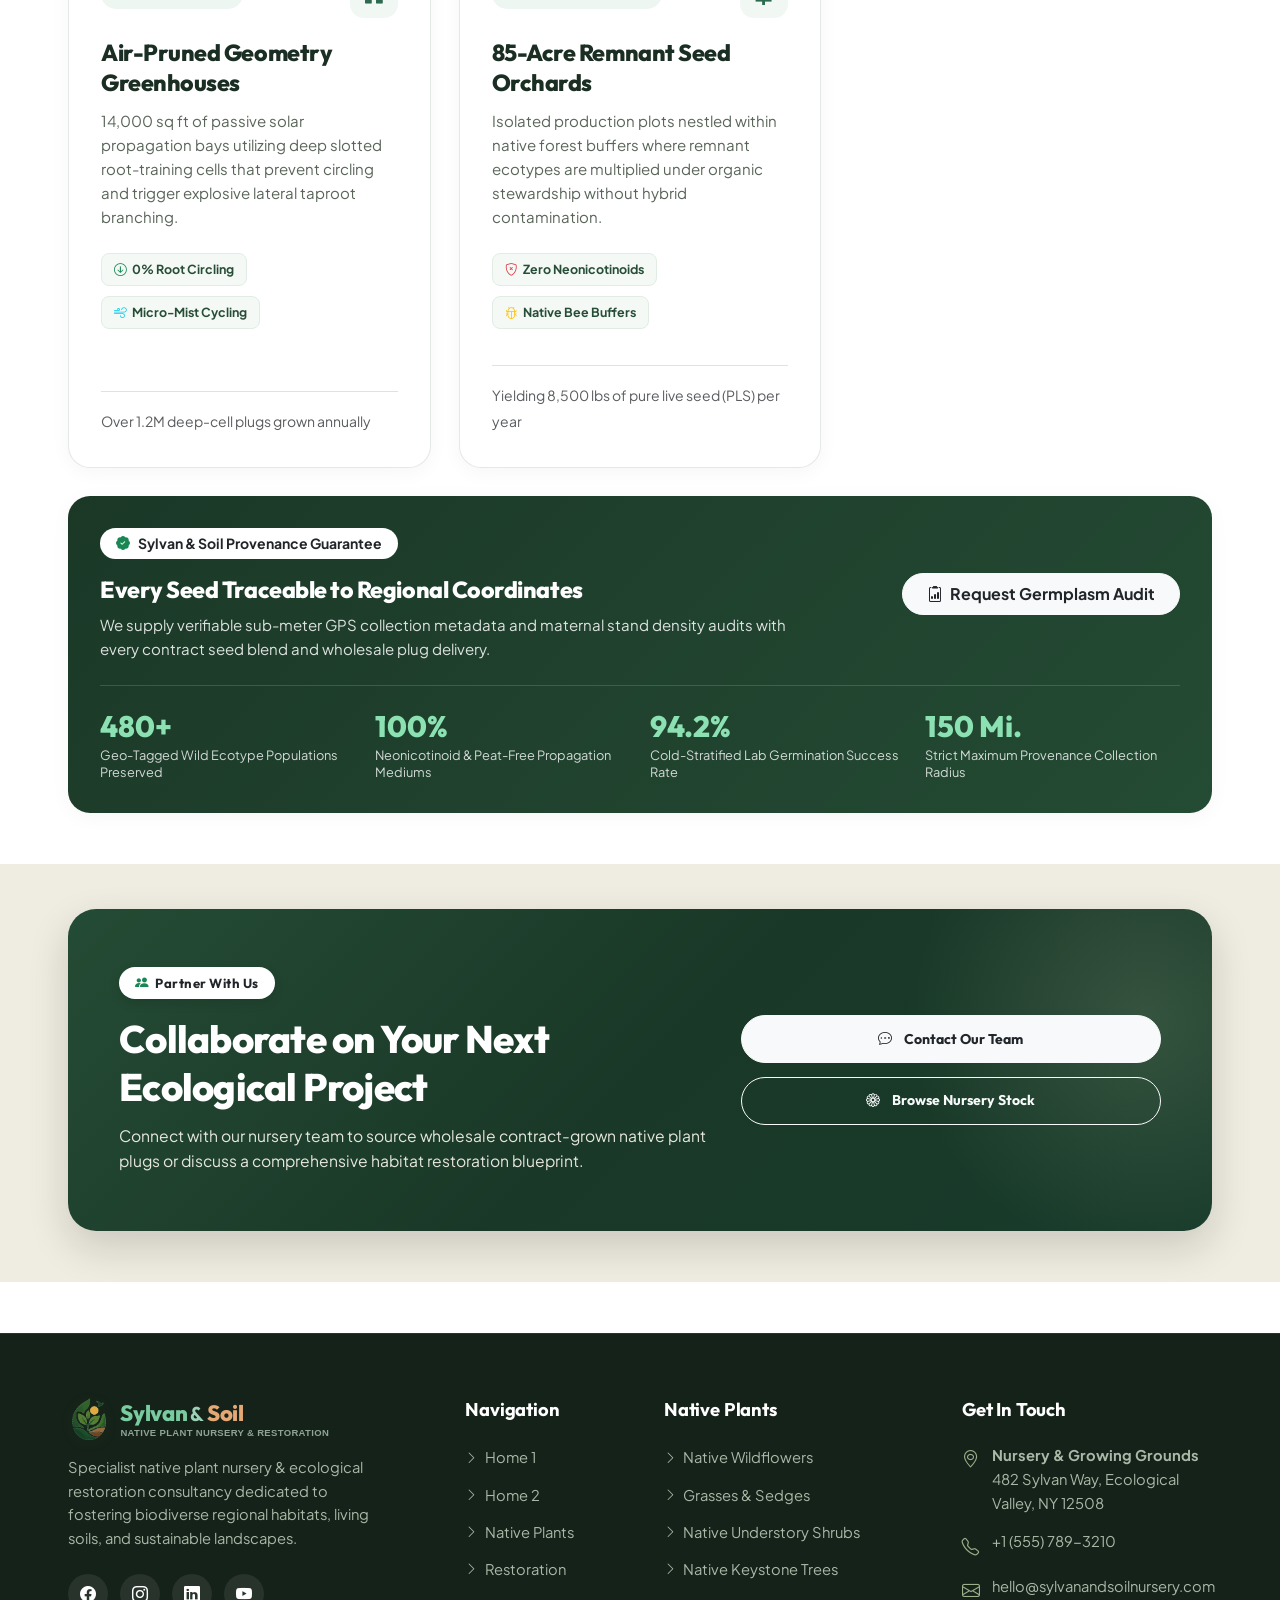
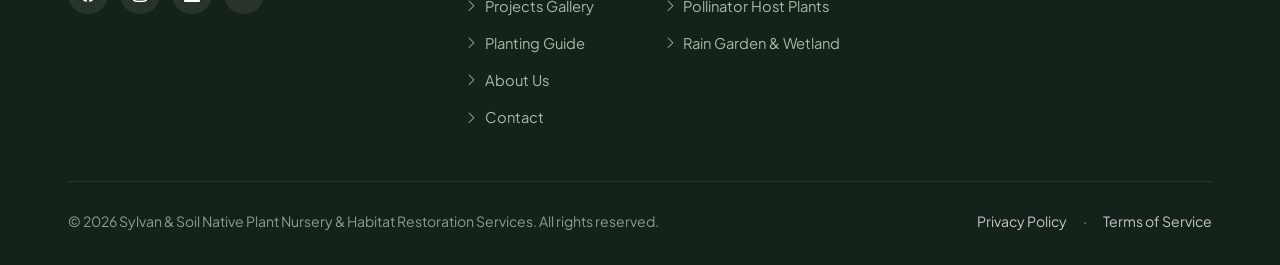
==== commit 42a55201: "first commit" ====
--- a/about.html
+++ b/about.html
@@ -223,16 +223,18 @@
             <p class="text-muted leading-relaxed">
               We reject the industrial nursery standard of propagating clone cultivars bred solely for uniform aesthetics. Every seed we collect and germinate carries the broad genetic diversity required to adapt to climate shifts, drought stress, and regional insect evolution.
             </p>
-            <div class="row g-2 g-sm-3 pt-3 border-top border-subtle about-stat-strip">
-              <div class="col-4 text-center">
+            <div class="about-stat-strip pt-3 border-top border-subtle mt-4">
+              <div class="about-stat-item">
                 <strong class="font-display d-block fs-4 text-success">100%</strong>
                 <span class="small text-muted">Neonicotinoid-Free</span>
               </div>
-              <div class="col-4 border-start border-subtle text-center">
+              <div class="about-stat-divider" aria-hidden="true"></div>
+              <div class="about-stat-item">
                 <strong class="font-display d-block fs-4 text-success">Peat-Free</strong>
                 <span class="small text-muted">Compost Blends</span>
               </div>
-              <div class="col-4 border-start border-subtle text-center">
+              <div class="about-stat-divider" aria-hidden="true"></div>
+              <div class="about-stat-item">
                 <strong class="font-display d-block fs-4 text-success">Local</strong>
                 <span class="small text-muted">Eco-Provenance</span>
               </div>
--- a/assets/css/style.css
+++ b/assets/css/style.css
@@ -5708,32 +5708,58 @@
   color: #5fe39d !important;
 }
 
-/* ================= ABOUT STAT STRIP BALANCED SYMMETRY ================= */
+/* ================= ABOUT STAT STRIP BALANCED EDITORIAL ALIGNMENT ================= */
 .about-stat-strip {
   display: flex !important;
   align-items: center !important;
-  justify-content: space-between !important;
+  justify-content: flex-start !important;
+  gap: clamp(1.25rem, 2.8vw, 3rem) !important;
   width: 100% !important;
 }
 
-.about-stat-strip .col-4 {
+.about-stat-item {
   display: flex !important;
   flex-direction: column !important;
-  align-items: center !important;
-  text-align: center !important;
-  padding: 0 0.5rem !important;
-}
-
-.about-stat-strip strong {
-  font-size: clamp(1.2rem, 1.6vw, 1.55rem) !important;
+  align-items: flex-start !important;
+  text-align: left !important;
+  flex-shrink: 0 !important;
+}
+
+.about-stat-item strong {
+  font-size: clamp(1.3rem, 1.8vw, 1.65rem) !important;
+  font-weight: 700 !important;
   line-height: 1.2 !important;
   margin-bottom: 0.25rem !important;
-}
-
-.about-stat-strip span {
-  font-size: clamp(0.72rem, 0.85vw, 0.85rem) !important;
-  line-height: 1.3 !important;
+  letter-spacing: -0.01em;
+}
+
+[data-bs-theme="dark"] .about-stat-item strong,
+html.dark .about-stat-item strong {
+  color: #5fe39d !important;
+}
+
+.about-stat-item span {
+  font-size: clamp(0.75rem, 0.9vw, 0.88rem) !important;
+  font-weight: 500 !important;
+  line-height: 1.35 !important;
   white-space: nowrap !important;
 }
 
-
+[data-bs-theme="dark"] .about-stat-item span,
+html.dark .about-stat-item span {
+  color: var(--text-muted, #A3B5A3) !important;
+}
+
+.about-stat-divider {
+  width: 1px !important;
+  height: 42px !important;
+  background-color: var(--border-subtle, rgba(0, 0, 0, 0.12)) !important;
+  flex-shrink: 0 !important;
+}
+
+[data-bs-theme="dark"] .about-stat-divider,
+html.dark .about-stat-divider {
+  background-color: rgba(255, 255, 255, 0.15) !important;
+}
+
+
--- a/assets/css/responsive.css
+++ b/assets/css/responsive.css
@@ -1009,5 +1009,38 @@
     margin-top: 1px !important;
     white-space: nowrap !important;
   }
-}
-
+
+  /* About Stat Strip on Mobile */
+  .about-stat-strip {
+    display: flex !important;
+    align-items: center !important;
+    justify-content: space-between !important;
+    gap: 0.45rem !important;
+    width: 100% !important;
+  }
+
+  .about-stat-item {
+    align-items: flex-start !important;
+    text-align: left !important;
+    flex: 1 1 auto !important;
+    min-width: 0 !important;
+  }
+
+  .about-stat-item strong {
+    font-size: 1.15rem !important;
+    margin-bottom: 0.15rem !important;
+  }
+
+  .about-stat-item span {
+    font-size: 0.68rem !important;
+    line-height: 1.25 !important;
+    white-space: normal !important;
+    word-break: break-word !important;
+  }
+
+  .about-stat-divider {
+    height: 34px !important;
+    margin: 0 0.15rem !important;
+  }
+}
+
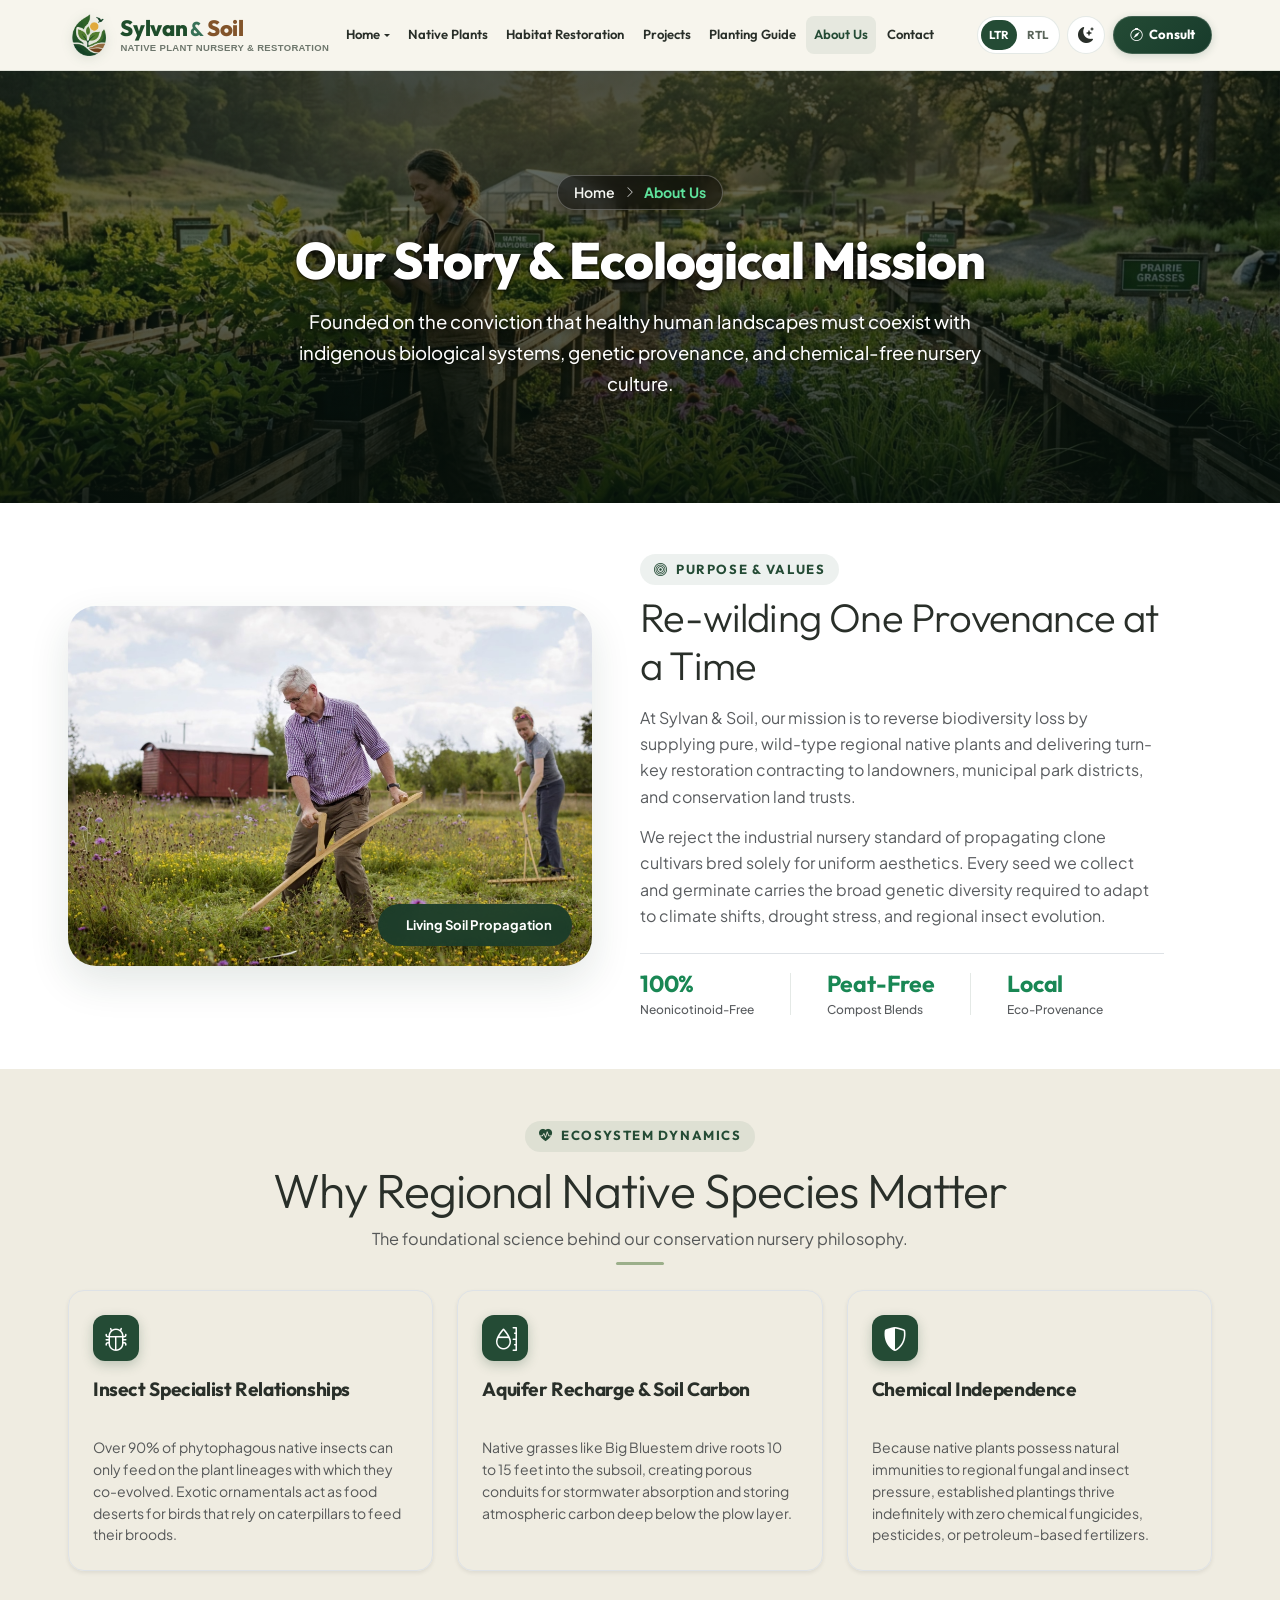
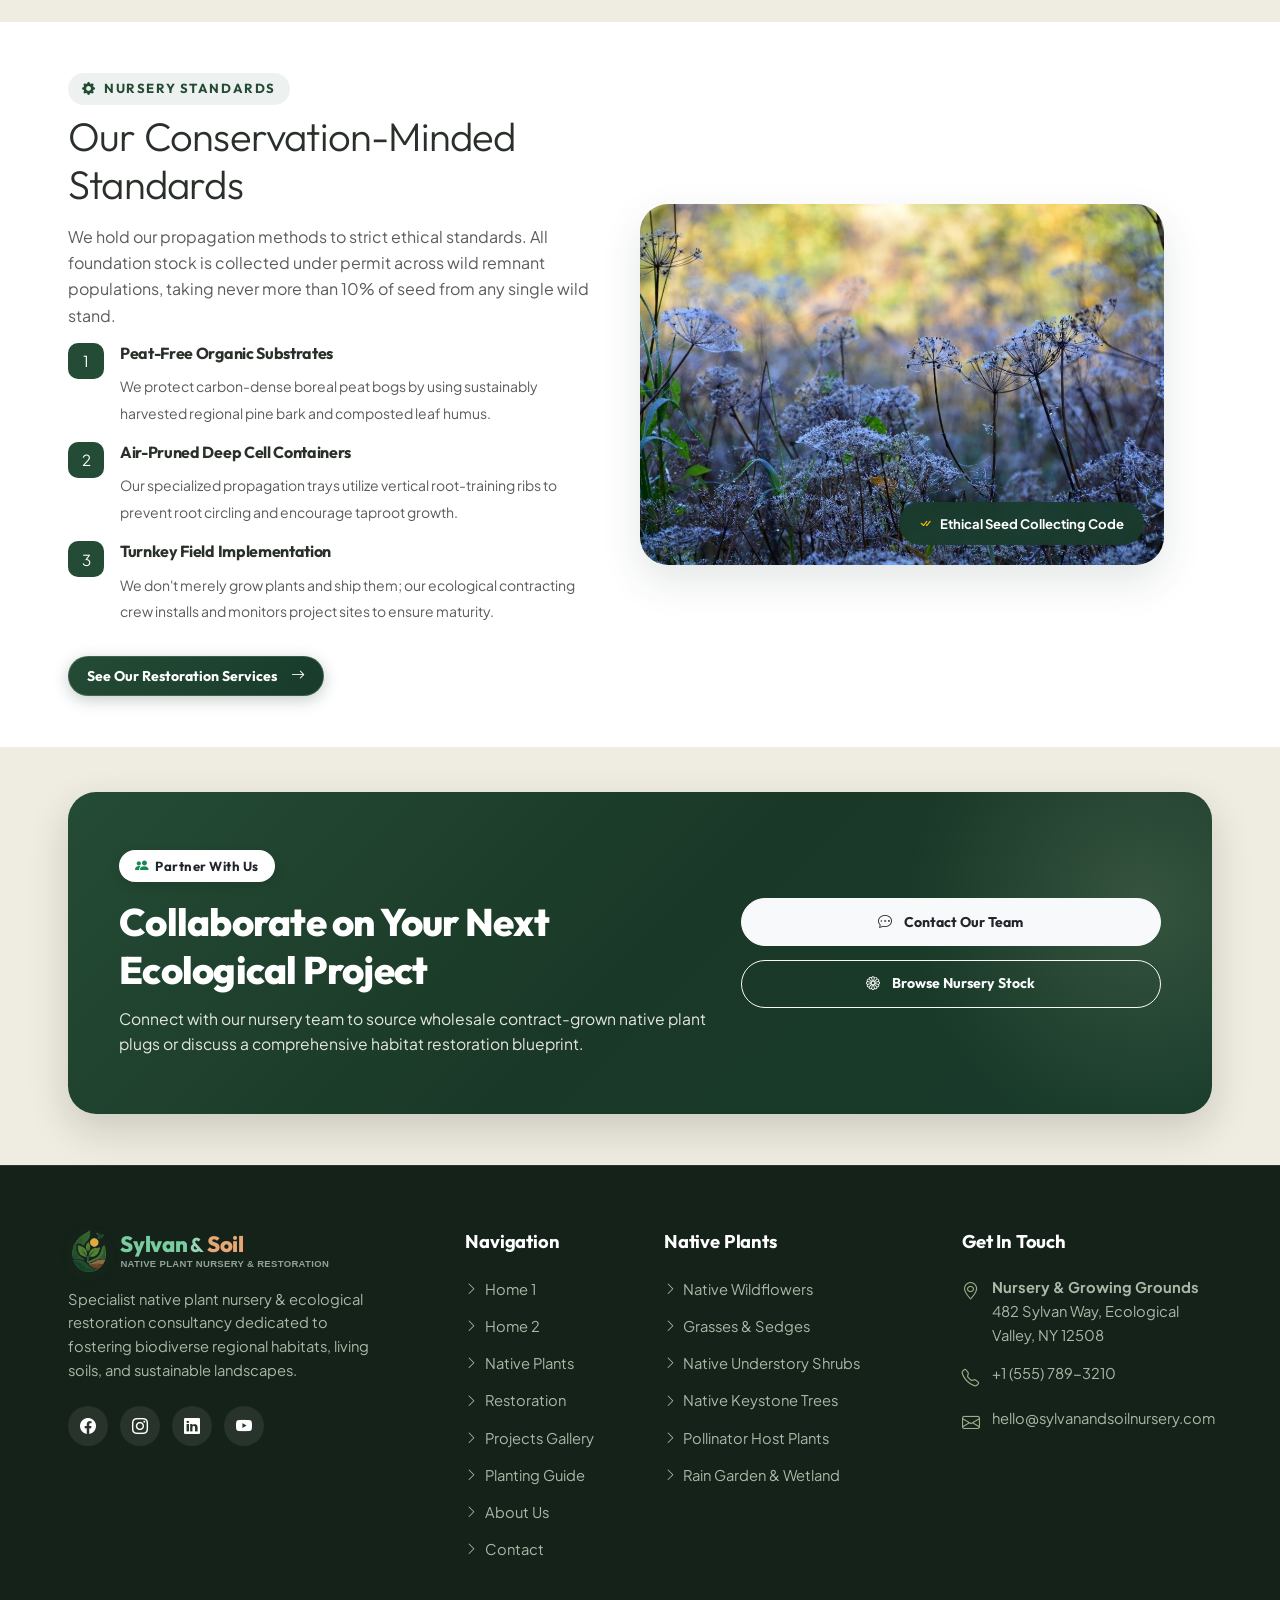
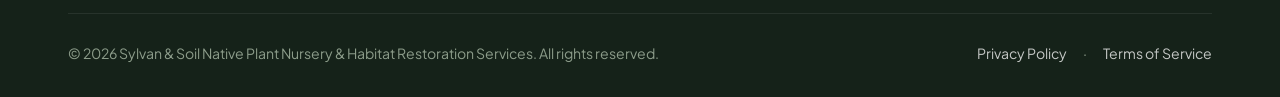
==== commit 4720a95d: "first commit" ====
--- a/about.html
+++ b/about.html
@@ -1,22 +1,26 @@
 <!DOCTYPE html>
 <html lang="en" data-bs-theme="light" dir="ltr">
+
 <head>
   <meta charset="utf-8">
   <meta name="viewport" content="width=device-width, initial-scale=1">
   <title>About Our Mission — Sylvan &amp; Soil Native Plant Nursery &amp; Habitat Restoration Service</title>
-  <meta name="description" content="Learn about Sylvan &amp; Soil Native Plant Nursery: our regional conservation mission, chemical-free growing practices, seed provenance ethics, and habitat restoration approach.">
-  
+  <meta name="description"
+    content="Learn about Sylvan &amp; Soil Native Plant Nursery: our regional conservation mission, chemical-free growing practices, seed provenance ethics, and habitat restoration approach.">
+
   <link rel="icon" type="image/png" href="assets/images/favicon.png">
 
   <!-- Bootstrap 5 CSS -->
-  <link href="https://cdn.jsdelivr.net/npm/bootstrap@5.3.3/dist/css/bootstrap.min.css" rel="stylesheet" id="mainBootstrapCss">
+  <link href="https://cdn.jsdelivr.net/npm/bootstrap@5.3.3/dist/css/bootstrap.min.css" rel="stylesheet"
+    id="mainBootstrapCss">
   <!-- Bootstrap Icons -->
   <link href="https://cdn.jsdelivr.net/npm/bootstrap-icons@1.11.3/font/bootstrap-icons.min.css" rel="stylesheet">
-  
+
   <!-- Custom Core & Responsive Styles -->
   <link href="assets/css/style.css" rel="stylesheet">
   <link href="assets/css/responsive.css" rel="stylesheet">
 </head>
+
 <body>
 
   <!-- ================= ATTRACTIVE BOTANICAL PAGE LOADER ================= -->
@@ -37,16 +41,17 @@
     </div>
   </div>
 
-    <!-- ================= HEADER & NAVIGATION ================= -->
+  <!-- ================= HEADER & NAVIGATION ================= -->
   <header class="site-header">
     <nav class="navbar navbar-expand-xl">
       <div class="site-container">
-        
+
         <!-- Brand Logo -->
         <a class="brand-logo" href="index.html">
           <img src="assets/images/logo-emblem.png" alt="Sylvan &amp; Soil Botanical Emblem" class="brand-emblem-art">
           <span class="brand-text-col">
-            <span class="brand-heading"><span class="brand-sylvan">Sylvan</span> <span class="brand-amp">&amp;</span> <span class="brand-soil">Soil</span></span>
+            <span class="brand-heading"><span class="brand-sylvan">Sylvan</span> <span class="brand-amp">&amp;</span>
+              <span class="brand-soil">Soil</span></span>
             <span class="brand-caption">Native Plant Nursery &amp; Restoration</span>
           </span>
         </a>
@@ -55,7 +60,8 @@
         <div class="collapse navbar-collapse justify-content-center d-none d-xl-flex" id="desktopNav">
           <ul class="navbar-nav align-items-center">
             <li class="nav-item dropdown">
-              <a class="nav-link dropdown-toggle " href="#" role="button" data-bs-toggle="dropdown" aria-expanded="false">
+              <a class="nav-link dropdown-toggle " href="#" role="button" data-bs-toggle="dropdown"
+                aria-expanded="false">
                 Home
               </a>
               <ul class="dropdown-menu">
@@ -87,7 +93,8 @@
         <!-- Header Actions: Theme, LTR/RTL, CTA, Mobile Trigger -->
         <div class="header-actions">
           <!-- LTR/RTL Toggle (Desktop Only) -->
-          <button type="button" class="nav-dir-btn d-none d-xl-inline-flex" data-dir-switch aria-label="Toggle text direction (LTR / RTL)" title="Switch Layout Direction">
+          <button type="button" class="nav-dir-btn d-none d-xl-inline-flex" data-dir-switch
+            aria-label="Toggle text direction (LTR / RTL)" title="Switch Layout Direction">
             <span class="dir-toggle-track">
               <span class="dir-toggle-opt dir-opt-ltr active">LTR</span>
               <span class="dir-toggle-opt dir-opt-rtl">RTL</span>
@@ -95,15 +102,18 @@
           </button>
 
           <!-- Dark Mode Toggle (Desktop Only) -->
-          <button type="button" class="nav-icon-btn d-none d-xl-inline-flex" data-theme-switch aria-label="Toggle light and dark mode" title="Toggle Theme">
+          <button type="button" class="nav-icon-btn d-none d-xl-inline-flex" data-theme-switch
+            aria-label="Toggle light and dark mode" title="Toggle Theme">
             <i class="bi bi-moon-stars-fill"></i>
           </button>
 
           <!-- Desktop Consultation CTA (Desktop Only) -->
-          <a class="btn-botanical btn-sm-botanical d-none d-xl-inline-flex" href="contact.html"><i class="bi bi-compass"></i> Consult</a>
+          <a class="btn-botanical btn-sm-botanical d-none d-xl-inline-flex" href="contact.html"><i
+              class="bi bi-compass"></i> Consult</a>
 
           <!-- Mobile Menu Hamburger Trigger (Mobile & Tablet < 1200px Only) -->
-          <button type="button" class="nav-icon-btn mobile-nav-trigger d-xl-none" data-bs-toggle="offcanvas" data-bs-target="#mobileMenu" aria-label="Open navigation menu">
+          <button type="button" class="nav-icon-btn mobile-nav-trigger d-xl-none" data-bs-toggle="offcanvas"
+            data-bs-target="#mobileMenu" aria-label="Open navigation menu">
             <i class="bi bi-list fs-4"></i>
           </button>
         </div>
@@ -112,13 +122,15 @@
     </nav>
   </header>
 
-      <!-- ================= MOBILE MENU OFFCANVAS ================= -->
-  <div class="offcanvas offcanvas-end mobile-menu-offcanvas" tabindex="-1" id="mobileMenu" aria-labelledby="mobileMenuLabel">
+  <!-- ================= MOBILE MENU OFFCANVAS ================= -->
+  <div class="offcanvas offcanvas-end mobile-menu-offcanvas" tabindex="-1" id="mobileMenu"
+    aria-labelledby="mobileMenuLabel">
     <div class="offcanvas-header border-bottom">
       <a class="brand-logo" href="index.html">
         <img src="assets/images/logo-emblem.png" alt="Sylvan &amp; Soil Botanical Emblem" class="brand-emblem-art">
         <span class="brand-text-col">
-          <span class="brand-heading"><span class="brand-sylvan">Sylvan</span> <span class="brand-amp">&amp;</span> <span class="brand-soil">Soil</span></span>
+          <span class="brand-heading"><span class="brand-sylvan">Sylvan</span> <span class="brand-amp">&amp;</span>
+            <span class="brand-soil">Soil</span></span>
           <span class="brand-caption">Native Plant Nursery &amp; Restoration</span>
         </span>
       </a>
@@ -128,31 +140,38 @@
       <div class="mobile-nav-wrapper">
         <ul class="navbar-nav gap-2">
           <li class="nav-item">
-            <a class="mobile-nav-link d-flex align-items-center justify-content-between collapsed " data-bs-toggle="collapse" href="#mobileHomeSub" role="button" aria-expanded="false">
+            <a class="mobile-nav-link d-flex align-items-center justify-content-between collapsed "
+              data-bs-toggle="collapse" href="#mobileHomeSub" role="button" aria-expanded="false">
               <span><i class="bi bi-house-door me-2 text-forest"></i> Home</span>
               <i class="bi bi-chevron-down small"></i>
             </a>
             <div class="collapse" id="mobileHomeSub">
               <div class="ps-3 pt-2 pb-1 d-flex flex-column gap-1 border-start ms-3 my-1">
-                <a class="mobile-sublink " href="index.html"><i class="bi bi-flower2 me-2"></i> Home 1 — Classic Nursery</a>
-                <a class="mobile-sublink " href="home-2.html"><i class="bi bi-tree me-2"></i> Home 2 — Ecological Restoration</a>
-              </div>
-            </div>
-          </li>
-          <li class="nav-item">
-            <a class="mobile-nav-link " href="products.html"><i class="bi bi-grid me-2 text-forest"></i> Native Plants</a>
-          </li>
-          <li class="nav-item">
-            <a class="mobile-nav-link " href="habitat-restoration.html"><i class="bi bi-shield-check me-2 text-forest"></i> Habitat Restoration</a>
+                <a class="mobile-sublink " href="index.html"><i class="bi bi-flower2 me-2"></i> Home 1 — Classic
+                  Nursery</a>
+                <a class="mobile-sublink " href="home-2.html"><i class="bi bi-tree me-2"></i> Home 2 — Ecological
+                  Restoration</a>
+              </div>
+            </div>
+          </li>
+          <li class="nav-item">
+            <a class="mobile-nav-link " href="products.html"><i class="bi bi-grid me-2 text-forest"></i> Native
+              Plants</a>
+          </li>
+          <li class="nav-item">
+            <a class="mobile-nav-link " href="habitat-restoration.html"><i
+                class="bi bi-shield-check me-2 text-forest"></i> Habitat Restoration</a>
           </li>
           <li class="nav-item">
             <a class="mobile-nav-link " href="projects.html"><i class="bi bi-images me-2 text-forest"></i> Projects</a>
           </li>
           <li class="nav-item">
-            <a class="mobile-nav-link " href="planting-guide.html"><i class="bi bi-journal-bookmark me-2 text-forest"></i> Planting Guide</a>
-          </li>
-          <li class="nav-item">
-            <a class="mobile-nav-link active" href="about.html"><i class="bi bi-info-circle me-2 text-forest"></i> About Us</a>
+            <a class="mobile-nav-link " href="planting-guide.html"><i
+                class="bi bi-journal-bookmark me-2 text-forest"></i> Planting Guide</a>
+          </li>
+          <li class="nav-item">
+            <a class="mobile-nav-link active" href="about.html"><i class="bi bi-info-circle me-2 text-forest"></i> About
+              Us</a>
           </li>
           <li class="nav-item">
             <a class="mobile-nav-link " href="contact.html"><i class="bi bi-envelope me-2 text-forest"></i> Contact</a>
@@ -164,12 +183,14 @@
       <div class="mobile-menu-footer pt-3 border-top mt-4">
         <div class="mobile-controls-panel mb-3 d-flex align-items-center justify-content-center gap-3 py-2">
           <!-- Theme Toggle Button -->
-          <button type="button" class="nav-icon-btn" data-theme-switch aria-label="Toggle light and dark mode" title="Toggle Theme">
+          <button type="button" class="nav-icon-btn" data-theme-switch aria-label="Toggle light and dark mode"
+            title="Toggle Theme">
             <i class="bi bi-moon-stars-fill"></i>
           </button>
 
           <!-- LTR / RTL Direction Toggle Button -->
-          <button type="button" class="nav-dir-btn" data-dir-switch aria-label="Toggle text direction (LTR / RTL)" title="Switch Layout Direction">
+          <button type="button" class="nav-dir-btn" data-dir-switch aria-label="Toggle text direction (LTR / RTL)"
+            title="Switch Layout Direction">
             <span class="dir-toggle-track">
               <span class="dir-toggle-opt dir-opt-ltr active">LTR</span>
               <span class="dir-toggle-opt dir-opt-rtl">RTL</span>
@@ -196,7 +217,8 @@
         </nav>
         <h1>Our Story &amp; Ecological Mission</h1>
         <p class="lead">
-          Founded on the conviction that healthy human landscapes must coexist with indigenous biological systems, genetic provenance, and chemical-free nursery culture.
+          Founded on the conviction that healthy human landscapes must coexist with indigenous biological systems,
+          genetic provenance, and chemical-free nursery culture.
         </p>
       </div>
     </section>
@@ -204,11 +226,12 @@
     <!-- ================= SECTION 2: OUR MISSION ================= -->
     <section class="site-section bg-surface" id="ourMission">
       <div class="site-container">
-        
+
         <div class="editorial-wrap row align-items-center g-5">
           <div class="col-lg-6">
             <div class="editorial-media">
-              <img src="assets/images/about/rewilding-provenance.jpg" alt="Re-wilding and native meadow provenance stewardship" loading="eager">
+              <img src="assets/images/about/rewilding-provenance.jpg"
+                alt="Re-wilding and native meadow provenance stewardship" loading="eager">
               <div class="editorial-badge">
                 <i class="bi bi-leaf-fill text-warning"></i> Living Soil Propagation
               </div>
@@ -218,10 +241,14 @@
             <span class="site-eyebrow"><i class="bi bi-bullseye"></i> Purpose &amp; Values</span>
             <h2 class="display-6 mb-3">Re-wilding One Provenance at a Time</h2>
             <p class="text-muted leading-relaxed">
-              At Sylvan &amp; Soil, our mission is to reverse biodiversity loss by supplying pure, wild-type regional native plants and delivering turn-key restoration contracting to landowners, municipal park districts, and conservation land trusts.
+              At Sylvan &amp; Soil, our mission is to reverse biodiversity loss by supplying pure, wild-type regional
+              native plants and delivering turn-key restoration contracting to landowners, municipal park districts, and
+              conservation land trusts.
             </p>
             <p class="text-muted leading-relaxed">
-              We reject the industrial nursery standard of propagating clone cultivars bred solely for uniform aesthetics. Every seed we collect and germinate carries the broad genetic diversity required to adapt to climate shifts, drought stress, and regional insect evolution.
+              We reject the industrial nursery standard of propagating clone cultivars bred solely for uniform
+              aesthetics. Every seed we collect and germinate carries the broad genetic diversity required to adapt to
+              climate shifts, drought stress, and regional insect evolution.
             </p>
             <div class="about-stat-strip pt-3 border-top border-subtle mt-4">
               <div class="about-stat-item">
@@ -248,7 +275,7 @@
     <!-- ================= SECTION 3: WHY NATIVE PLANTS MATTER ================= -->
     <section class="site-section bg-muted-soft" id="whyNativesMatter">
       <div class="site-container">
-        
+
         <div class="site-section-head text-center">
           <span class="site-eyebrow"><i class="bi bi-heart-pulse-fill"></i> Ecosystem Dynamics</span>
           <h2 class="display-5">Why Regional Native Species Matter</h2>
@@ -264,7 +291,9 @@
                 <i class="bi bi-bug fs-4"></i>
               </div>
               <h4 class="font-display mb-2 ecosystem-dynamics-title">Insect Specialist Relationships</h4>
-              <p class="text-muted small ecosystem-dynamics-desc">Over 90% of phytophagous native insects can only feed on the plant lineages with which they co-evolved. Exotic ornamentals act as food deserts for birds that rely on caterpillars to feed their broods.</p>
+              <p class="text-muted small ecosystem-dynamics-desc">Over 90% of phytophagous native insects can only feed
+                on the plant lineages with which they co-evolved. Exotic ornamentals act as food deserts for birds that
+                rely on caterpillars to feed their broods.</p>
             </div>
           </div>
 
@@ -274,7 +303,9 @@
                 <i class="bi bi-moisture fs-4"></i>
               </div>
               <h4 class="font-display mb-2 ecosystem-dynamics-title">Aquifer Recharge &amp; Soil Carbon</h4>
-              <p class="text-muted small ecosystem-dynamics-desc">Native grasses like Big Bluestem drive roots 10 to 15 feet into the subsoil, creating porous conduits for stormwater absorption and storing atmospheric carbon deep below the plow layer.</p>
+              <p class="text-muted small ecosystem-dynamics-desc">Native grasses like Big Bluestem drive roots 10 to 15
+                feet into the subsoil, creating porous conduits for stormwater absorption and storing atmospheric carbon
+                deep below the plow layer.</p>
             </div>
           </div>
 
@@ -284,7 +315,9 @@
                 <i class="bi bi-shield-shaded fs-4"></i>
               </div>
               <h4 class="font-display mb-2 ecosystem-dynamics-title">Chemical Independence</h4>
-              <p class="text-muted small ecosystem-dynamics-desc">Because native plants possess natural immunities to regional fungal and insect pressure, established plantings thrive indefinitely with zero chemical fungicides, pesticides, or petroleum-based fertilizers.</p>
+              <p class="text-muted small ecosystem-dynamics-desc">Because native plants possess natural immunities to
+                regional fungal and insect pressure, established plantings thrive indefinitely with zero chemical
+                fungicides, pesticides, or petroleum-based fertilizers.</p>
             </div>
           </div>
 
@@ -296,11 +329,12 @@
     <!-- ================= SECTION 4: OUR APPROACH ================= -->
     <section class="site-section bg-surface" id="ourApproach">
       <div class="site-container">
-        
+
         <div class="editorial-wrap row align-items-center g-5 flex-lg-row-reverse">
           <div class="col-lg-6">
             <div class="editorial-media">
-              <img src="assets/images/about/wild-seed-heads.jpg" alt="Wild native seed collection and ethical conservation standards" loading="eager">
+              <img src="assets/images/about/wild-seed-heads.jpg"
+                alt="Wild native seed collection and ethical conservation standards" loading="eager">
               <div class="editorial-badge">
                 <i class="bi bi-check-all text-warning"></i> Ethical Seed Collecting Code
               </div>
@@ -310,185 +344,51 @@
             <span class="site-eyebrow"><i class="bi bi-gear-fill"></i> Nursery Standards</span>
             <h2 class="display-6 mb-3">Our Conservation-Minded Standards</h2>
             <p class="text-muted leading-relaxed">
-              We hold our propagation methods to strict ethical standards. All foundation stock is collected under permit across wild remnant populations, taking never more than 10% of seed from any single wild stand.
+              We hold our propagation methods to strict ethical standards. All foundation stock is collected under
+              permit across wild remnant populations, taking never more than 10% of seed from any single wild stand.
             </p>
-            
+
             <div class="d-flex flex-column gap-3 mb-4">
               <div class="d-flex align-items-start gap-3">
-                <div class="step-num" style="width:36px;height:36px;font-size:0.95rem;margin:0;background:var(--color-forest);color:#fff;border-radius:10px;display:flex;align-items:center;justify-content:center;flex-shrink:0;">1</div>
+                <div class="step-num"
+                  style="width:36px;height:36px;font-size:0.95rem;margin:0;background:var(--color-forest);color:#fff;border-radius:10px;display:flex;align-items:center;justify-content:center;flex-shrink:0;">
+                  1</div>
                 <div>
                   <strong class="font-display d-block">Peat-Free Organic Substrates</strong>
-                  <span class="small text-muted">We protect carbon-dense boreal peat bogs by using sustainably harvested regional pine bark and composted leaf humus.</span>
+                  <span class="small text-muted">We protect carbon-dense boreal peat bogs by using sustainably harvested
+                    regional pine bark and composted leaf humus.</span>
                 </div>
               </div>
 
               <div class="d-flex align-items-start gap-3">
-                <div class="step-num" style="width:36px;height:36px;font-size:0.95rem;margin:0;background:var(--color-forest);color:#fff;border-radius:10px;display:flex;align-items:center;justify-content:center;flex-shrink:0;">2</div>
+                <div class="step-num"
+                  style="width:36px;height:36px;font-size:0.95rem;margin:0;background:var(--color-forest);color:#fff;border-radius:10px;display:flex;align-items:center;justify-content:center;flex-shrink:0;">
+                  2</div>
                 <div>
                   <strong class="font-display d-block">Air-Pruned Deep Cell Containers</strong>
-                  <span class="small text-muted">Our specialized propagation trays utilize vertical root-training ribs to prevent root circling and encourage taproot growth.</span>
+                  <span class="small text-muted">Our specialized propagation trays utilize vertical root-training ribs
+                    to prevent root circling and encourage taproot growth.</span>
                 </div>
               </div>
 
               <div class="d-flex align-items-start gap-3">
-                <div class="step-num" style="width:36px;height:36px;font-size:0.95rem;margin:0;background:var(--color-forest);color:#fff;border-radius:10px;display:flex;align-items:center;justify-content:center;flex-shrink:0;">3</div>
+                <div class="step-num"
+                  style="width:36px;height:36px;font-size:0.95rem;margin:0;background:var(--color-forest);color:#fff;border-radius:10px;display:flex;align-items:center;justify-content:center;flex-shrink:0;">
+                  3</div>
                 <div>
                   <strong class="font-display d-block">Turnkey Field Implementation</strong>
-                  <span class="small text-muted">We don't merely grow plants and ship them; our ecological contracting crew installs and monitors project sites to ensure maturity.</span>
+                  <span class="small text-muted">We don't merely grow plants and ship them; our ecological contracting
+                    crew installs and monitors project sites to ensure maturity.</span>
                 </div>
               </div>
             </div>
 
-            <a href="habitat-restoration.html" class="btn-botanical btn-sm-botanical">See Our Restoration Services</a>
-          </div>
-        </div>
-
-      </div>
-    <!-- ================= SECTION 5: RESEARCH & FACILITIES (BENTO SPECIFICATION MATRIX) ================= -->
-    <section class="site-section bg-surface" id="facilitiesInfrastructure">
-      <div class="site-container">
-        
-        <div class="site-section-head text-center">
-          <span class="site-eyebrow"><i class="bi bi-building-gear"></i> Living Seed Bank &amp; Ecological Infrastructure</span>
-          <h2 class="display-5">Controlled Propagation &amp; Germplasm Research</h2>
-          <p class="text-muted">Rigorous sub-zero cold stratification vaults, native mycorrhizal laboratories, and remnant ecotype increase grounds.</p>
-          <div class="site-divider"></div>
-        </div>
-
-        <div class="facilities-bento-grid">
-
-          <!-- Bento Card 1: 2-Column Primary Feature - Sub-Zero Cryo-Stratification Seed Vault -->
-          <div class="bento-card bento-card-span-2">
-            <div>
-              <div class="bento-card-header">
-                <span class="bento-badge"><i class="bi bi-snow text-info"></i> Cryo-Preservation Facility</span>
-                <span class="badge bg-success font-display px-3 py-1 rounded-pill">Active Telemetry</span>
-              </div>
-              <div class="bento-media-split">
-                <div>
-                  <h3 class="bento-title">Sub-Zero Cold-Stratification Seed Vault</h3>
-                  <p class="bento-desc">
-                    Our climate-controlled vaults house over 480 wild-collected ecotypes at -4°F with hermetic 18% equilibrium relative humidity. Automated cold-moist stratification simulates natural winter freeze cycles, breaking seed embryo dormancy for verified 94.2% germination vigor.
-                  </p>
-                  <div class="bento-specs-row">
-                    <span class="bento-spec-pill"><i class="bi bi-thermometer-snow text-info"></i> -4°F Constant Temp</span>
-                    <span class="bento-spec-pill"><i class="bi bi-droplet-half text-primary"></i> 18% Rel. Humidity</span>
-                    <span class="bento-spec-pill"><i class="bi bi-geo-alt text-success"></i> &lt;150-Mi. Eco-Region</span>
-                  </div>
-                </div>
-                <div class="bento-media-thumb">
-                  <img src="assets/images/about/seed-propagation.jpg" alt="Botanist inspecting wild native seed batches in seed bank" loading="eager">
-                </div>
-              </div>
-            </div>
-            <div class="pt-3 border-top border-subtle d-flex align-items-center justify-content-between mt-3 flex-wrap gap-2">
-              <span class="small text-muted"><i class="bi bi-shield-check text-success me-1"></i> EPA Level III Certified Provenance</span>
-              <span class="font-display fw-bold text-success fs-6">480+ Regional Accessions</span>
-            </div>
-          </div>
-
-          <!-- Bento Card 2: Living Rhizosphere Fungal Lab -->
-          <div class="bento-card">
-            <div>
-              <div class="bento-card-header">
-                <span class="bento-badge"><i class="bi bi-virus text-warning"></i> Microbiology</span>
-                <div class="bento-icon-halo"><i class="bi bi-diagram-3-fill"></i></div>
-              </div>
-              <h3 class="bento-title">Living Rhizosphere Inoculum Lab</h3>
-              <p class="bento-desc">
-                Culturing indigenous endo-mycorrhizal fungal strains (Glomus intraradices) to inoculate all plug roots before field outplanting.
-              </p>
-              <div class="bento-specs-row">
-                <span class="bento-spec-pill"><i class="bi bi-check2-circle text-success"></i> 0% Synthetic Inputs</span>
-                <span class="bento-spec-pill"><i class="bi bi-bezier text-success"></i> Hyphal Symbiosis</span>
-              </div>
-            </div>
-            <div class="pt-3 border-top border-subtle mt-3">
-              <span class="small text-muted">Accelerates taproot moisture uptake by +320%</span>
-            </div>
-          </div>
-
-          <!-- Bento Card 3: Air-Pruned Root Geometry Greenhouses -->
-          <div class="bento-card">
-            <div>
-              <div class="bento-card-header">
-                <span class="bento-badge"><i class="bi bi-sun text-warning"></i> Propagation</span>
-                <div class="bento-icon-halo"><i class="bi bi-house-door-fill"></i></div>
-              </div>
-              <h3 class="bento-title">Air-Pruned Geometry Greenhouses</h3>
-              <p class="bento-desc">
-                14,000 sq ft of passive solar propagation bays utilizing deep slotted root-training cells that prevent circling and trigger explosive lateral taproot branching.
-              </p>
-              <div class="bento-specs-row">
-                <span class="bento-spec-pill"><i class="bi bi-arrow-down-circle text-success"></i> 0% Root Circling</span>
-                <span class="bento-spec-pill"><i class="bi bi-wind text-info"></i> Micro-Mist Cycling</span>
-              </div>
-            </div>
-            <div class="pt-3 border-top border-subtle mt-3">
-              <span class="small text-muted">Over 1.2M deep-cell plugs grown annually</span>
-            </div>
-          </div>
-
-          <!-- Bento Card 4: 85-Acre Remnant Seed Increase Orchards -->
-          <div class="bento-card">
-            <div>
-              <div class="bento-card-header">
-                <span class="bento-badge"><i class="bi bi-flower1 text-success"></i> Seed Production</span>
-                <div class="bento-icon-halo"><i class="bi bi-tree-fill"></i></div>
-              </div>
-              <h3 class="bento-title">85-Acre Remnant Seed Orchards</h3>
-              <p class="bento-desc">
-                Isolated production plots nestled within native forest buffers where remnant ecotypes are multiplied under organic stewardship without hybrid contamination.
-              </p>
-              <div class="bento-specs-row">
-                <span class="bento-spec-pill"><i class="bi bi-shield-x text-danger"></i> Zero Neonicotinoids</span>
-                <span class="bento-spec-pill"><i class="bi bi-bug text-warning"></i> Native Bee Buffers</span>
-              </div>
-            </div>
-            <div class="pt-3 border-top border-subtle mt-3">
-              <span class="small text-muted">Yielding 8,500 lbs of pure live seed (PLS) per year</span>
-            </div>
-          </div>
-
-          <!-- Bento Card 5: Full-Width Scientific Impact Ribbon -->
-          <div class="bento-card bento-card-span-3 bento-ribbon-card">
-            <div class="row align-items-center g-4">
-              <div class="col-lg-8">
-                <div class="d-inline-flex align-items-center gap-2 px-3 py-1 rounded-pill bg-white text-dark small fw-bold mb-3">
-                  <i class="bi bi-patch-check-fill text-success"></i> Sylvan &amp; Soil Provenance Guarantee
-                </div>
-                <h3 class="bento-title mb-2">Every Seed Traceable to Regional Coordinates</h3>
-                <p class="bento-desc mb-0">
-                  We supply verifiable sub-meter GPS collection metadata and maternal stand density audits with every contract seed blend and wholesale plug delivery.
-                </p>
-              </div>
-              <div class="col-lg-4 text-lg-end">
-                <a href="contact.html" class="btn btn-light text-dark fw-bold rounded-pill px-4 py-2">
-                  <i class="bi bi-clipboard2-data me-1"></i> Request Germplasm Audit
-                </a>
-              </div>
-            </div>
-
-            <div class="bento-metrics-strip">
-              <div class="bento-metric-cell">
-                <div class="bento-metric-val">480+</div>
-                <div class="bento-metric-label">Geo-Tagged Wild Ecotype Populations Preserved</div>
-              </div>
-              <div class="bento-metric-cell">
-                <div class="bento-metric-val">100%</div>
-                <div class="bento-metric-label">Neonicotinoid &amp; Peat-Free Propagation Mediums</div>
-              </div>
-              <div class="bento-metric-cell">
-                <div class="bento-metric-val">94.2%</div>
-                <div class="bento-metric-label">Cold-Stratified Lab Germination Success Rate</div>
-              </div>
-              <div class="bento-metric-cell">
-                <div class="bento-metric-val">150 Mi.</div>
-                <div class="bento-metric-label">Strict Maximum Provenance Collection Radius</div>
-              </div>
-            </div>
-          </div>
-
+            <div class="pt-2">
+              <a href="habitat-restoration.html" class="btn-botanical btn-sm-botanical">
+                See Our Restoration Services <i class="bi bi-arrow-right ms-1"></i>
+              </a>
+            </div>
+          </div>
         </div>
 
       </div>
@@ -497,7 +397,7 @@
     <!-- ================= SECTION 6: CONTACT CTA & COMPREHENSIVE FOOTER ================= -->
     <section class="site-section section-cta bg-muted-soft" id="aboutCtaFooter">
       <div class="site-container">
-        
+
         <div class="cta-banner">
           <div class="row align-items-center justify-content-between g-4 position-relative" style="z-index: 2;">
             <div class="col-lg-7">
@@ -506,7 +406,8 @@
               </span>
               <h2>Collaborate on Your Next Ecological Project</h2>
               <p>
-                Connect with our nursery team to source wholesale contract-grown native plant plugs or discuss a comprehensive habitat restoration blueprint.
+                Connect with our nursery team to source wholesale contract-grown native plant plugs or discuss a
+                comprehensive habitat restoration blueprint.
               </p>
             </div>
             <div class="col-lg-5 text-lg-end">
@@ -530,23 +431,29 @@
   <footer class="site-footer">
     <div class="site-container">
       <div class="row g-4 g-lg-5">
-        
+
         <div class="col-lg-4">
           <a class="brand-logo text-white mb-3 d-inline-flex" href="index.html">
             <img src="assets/images/logo-emblem.png" alt="Sylvan &amp; Soil Botanical Emblem" class="brand-emblem-art">
             <span class="brand-text-col">
-              <span class="brand-heading"><span class="brand-sylvan">Sylvan</span> <span class="brand-amp">&amp;</span> <span class="brand-soil">Soil</span></span>
+              <span class="brand-heading"><span class="brand-sylvan">Sylvan</span> <span class="brand-amp">&amp;</span>
+                <span class="brand-soil">Soil</span></span>
               <span class="brand-caption">Native Plant Nursery &amp; Restoration</span>
             </span>
           </a>
           <p class="footer-brand-desc">
-            Specialist native plant nursery &amp; ecological restoration consultancy dedicated to fostering biodiverse regional habitats, living soils, and sustainable landscapes.
+            Specialist native plant nursery &amp; ecological restoration consultancy dedicated to fostering biodiverse
+            regional habitats, living soils, and sustainable landscapes.
           </p>
           <div class="footer-social-wrap" aria-label="Social connections">
-            <a href="https://facebook.com" class="social-circle" aria-label="Facebook" target="_blank" rel="noopener"><i class="bi bi-facebook"></i></a>
-            <a href="https://instagram.com" class="social-circle" aria-label="Instagram" target="_blank" rel="noopener"><i class="bi bi-instagram"></i></a>
-            <a href="https://linkedin.com" class="social-circle" aria-label="LinkedIn" target="_blank" rel="noopener"><i class="bi bi-linkedin"></i></a>
-            <a href="https://youtube.com" class="social-circle" aria-label="YouTube" target="_blank" rel="noopener"><i class="bi bi-youtube"></i></a>
+            <a href="https://facebook.com" class="social-circle" aria-label="Facebook" target="_blank" rel="noopener"><i
+                class="bi bi-facebook"></i></a>
+            <a href="https://instagram.com" class="social-circle" aria-label="Instagram" target="_blank"
+              rel="noopener"><i class="bi bi-instagram"></i></a>
+            <a href="https://linkedin.com" class="social-circle" aria-label="LinkedIn" target="_blank" rel="noopener"><i
+                class="bi bi-linkedin"></i></a>
+            <a href="https://youtube.com" class="social-circle" aria-label="YouTube" target="_blank" rel="noopener"><i
+                class="bi bi-youtube"></i></a>
           </div>
         </div>
 
@@ -555,10 +462,14 @@
           <ul class="footer-links">
             <li><a href="index.html" class="footer-link"><i class="bi bi-chevron-right small"></i> Home 1</a></li>
             <li><a href="home-2.html" class="footer-link"><i class="bi bi-chevron-right small"></i> Home 2</a></li>
-            <li><a href="products.html" class="footer-link"><i class="bi bi-chevron-right small"></i> Native Plants</a></li>
-            <li><a href="habitat-restoration.html" class="footer-link"><i class="bi bi-chevron-right small"></i> Restoration</a></li>
-            <li><a href="projects.html" class="footer-link"><i class="bi bi-chevron-right small"></i> Projects Gallery</a></li>
-            <li><a href="planting-guide.html" class="footer-link"><i class="bi bi-chevron-right small"></i> Planting Guide</a></li>
+            <li><a href="products.html" class="footer-link"><i class="bi bi-chevron-right small"></i> Native Plants</a>
+            </li>
+            <li><a href="habitat-restoration.html" class="footer-link"><i class="bi bi-chevron-right small"></i>
+                Restoration</a></li>
+            <li><a href="projects.html" class="footer-link"><i class="bi bi-chevron-right small"></i> Projects
+                Gallery</a></li>
+            <li><a href="planting-guide.html" class="footer-link"><i class="bi bi-chevron-right small"></i> Planting
+                Guide</a></li>
             <li><a href="about.html" class="footer-link"><i class="bi bi-chevron-right small"></i> About Us</a></li>
             <li><a href="contact.html" class="footer-link"><i class="bi bi-chevron-right small"></i> Contact</a></li>
           </ul>
@@ -567,12 +478,18 @@
         <div class="col-sm-6 col-lg-3">
           <h5>Native Plants</h5>
           <ul class="footer-links">
-            <li><a href="products.html?type=wildflower" class="footer-link"><i class="bi bi-chevron-right small"></i> Native Wildflowers</a></li>
-            <li><a href="products.html?type=grass" class="footer-link"><i class="bi bi-chevron-right small"></i> Grasses &amp; Sedges</a></li>
-            <li><a href="products.html?type=shrub" class="footer-link"><i class="bi bi-chevron-right small"></i> Native Understory Shrubs</a></li>
-            <li><a href="products.html?type=tree" class="footer-link"><i class="bi bi-chevron-right small"></i> Native Keystone Trees</a></li>
-            <li><a href="products.html?type=pollinator" class="footer-link"><i class="bi bi-chevron-right small"></i> Pollinator Host Plants</a></li>
-            <li><a href="products.html?type=wetland" class="footer-link"><i class="bi bi-chevron-right small"></i> Rain Garden &amp; Wetland</a></li>
+            <li><a href="products.html?type=wildflower" class="footer-link"><i class="bi bi-chevron-right small"></i>
+                Native Wildflowers</a></li>
+            <li><a href="products.html?type=grass" class="footer-link"><i class="bi bi-chevron-right small"></i> Grasses
+                &amp; Sedges</a></li>
+            <li><a href="products.html?type=shrub" class="footer-link"><i class="bi bi-chevron-right small"></i> Native
+                Understory Shrubs</a></li>
+            <li><a href="products.html?type=tree" class="footer-link"><i class="bi bi-chevron-right small"></i> Native
+                Keystone Trees</a></li>
+            <li><a href="products.html?type=pollinator" class="footer-link"><i class="bi bi-chevron-right small"></i>
+                Pollinator Host Plants</a></li>
+            <li><a href="products.html?type=wetland" class="footer-link"><i class="bi bi-chevron-right small"></i> Rain
+                Garden &amp; Wetland</a></li>
           </ul>
         </div>
 
@@ -602,9 +519,11 @@
           &copy; 2026 Sylvan &amp; Soil Native Plant Nursery &amp; Habitat Restoration Services. All rights reserved.
         </div>
         <div class="d-flex align-items-center gap-3">
-          <a href="#" data-bs-toggle="modal" data-bs-target="#privacyModal" class="text-white text-opacity-75">Privacy Policy</a>
+          <a href="#" data-bs-toggle="modal" data-bs-target="#privacyModal" class="text-white text-opacity-75">Privacy
+            Policy</a>
           <span>·</span>
-          <a href="#" data-bs-toggle="modal" data-bs-target="#termsModal" class="text-white text-opacity-75">Terms of Service</a>
+          <a href="#" data-bs-toggle="modal" data-bs-target="#termsModal" class="text-white text-opacity-75">Terms of
+            Service</a>
         </div>
       </div>
     </div>
@@ -653,4 +572,5 @@
   <!-- Application JS -->
   <script src="assets/js/main.js"></script>
 </body>
-</html>
+
+</html>
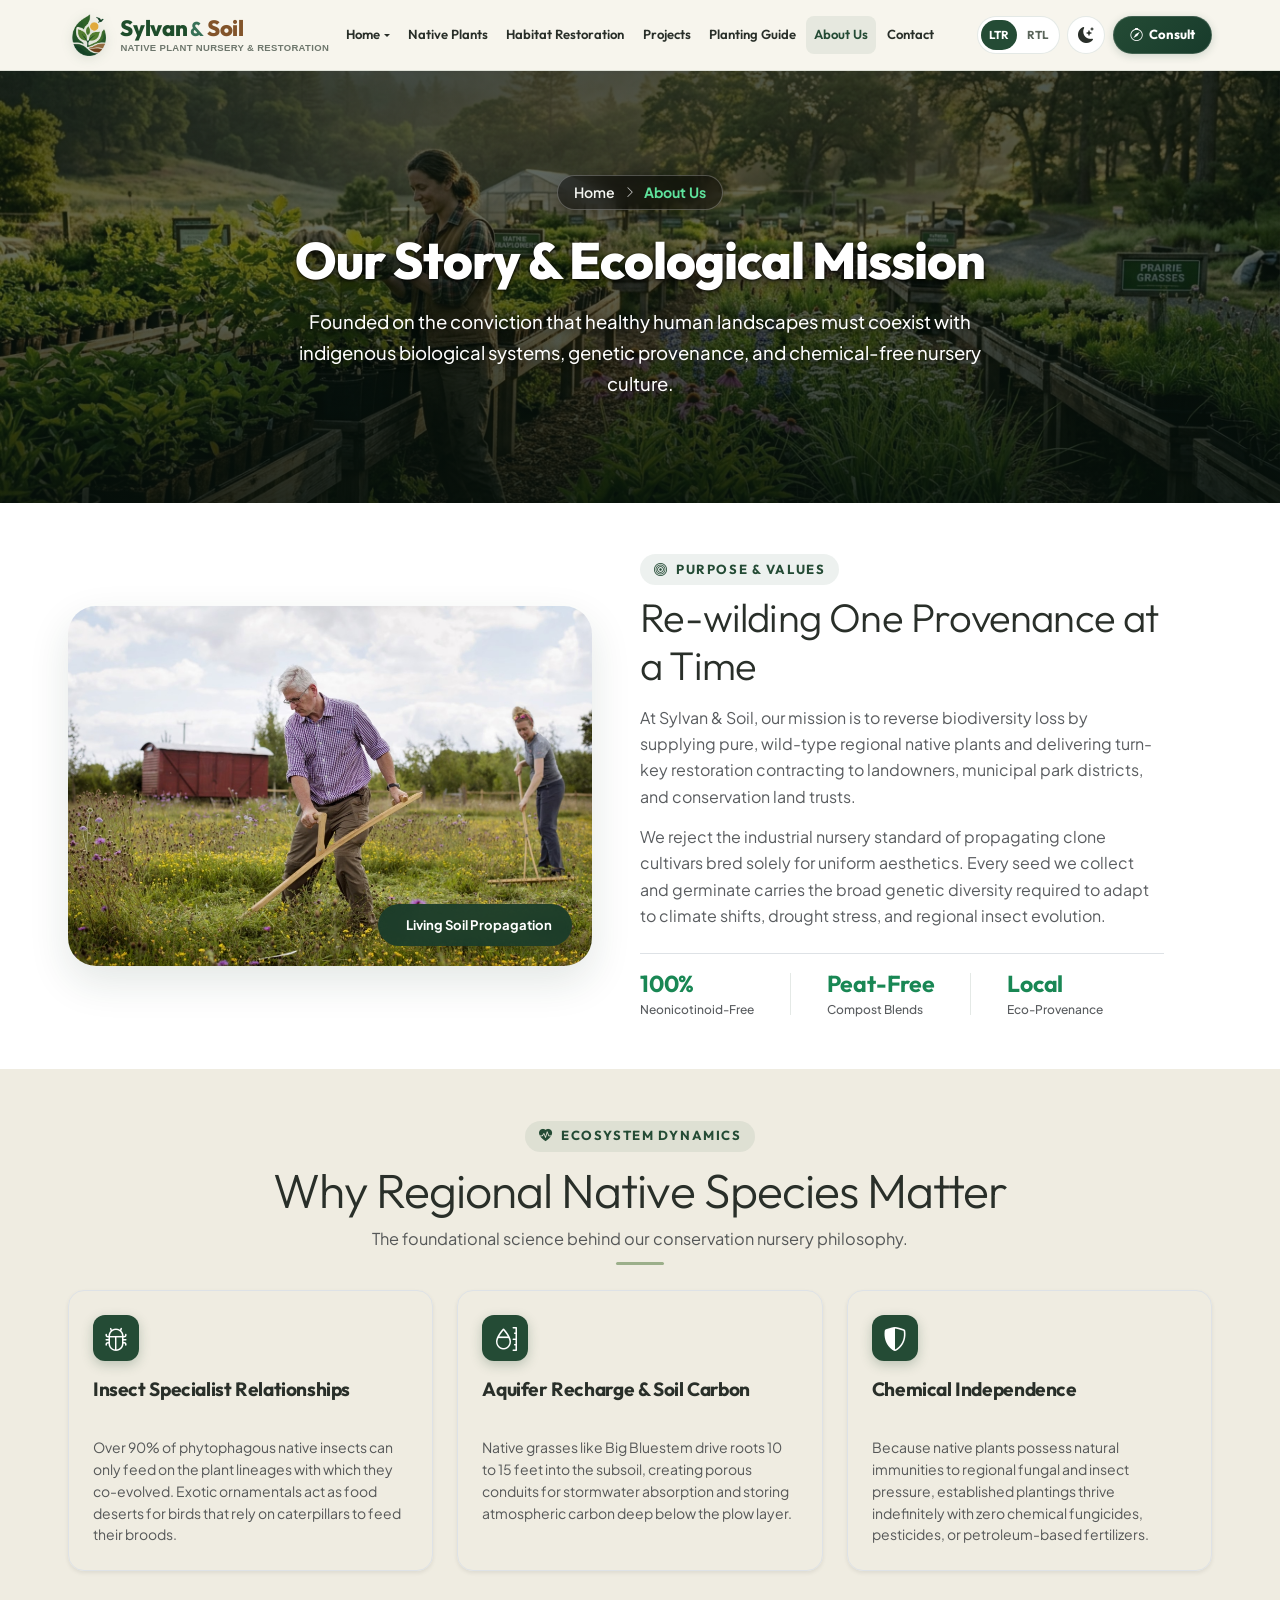
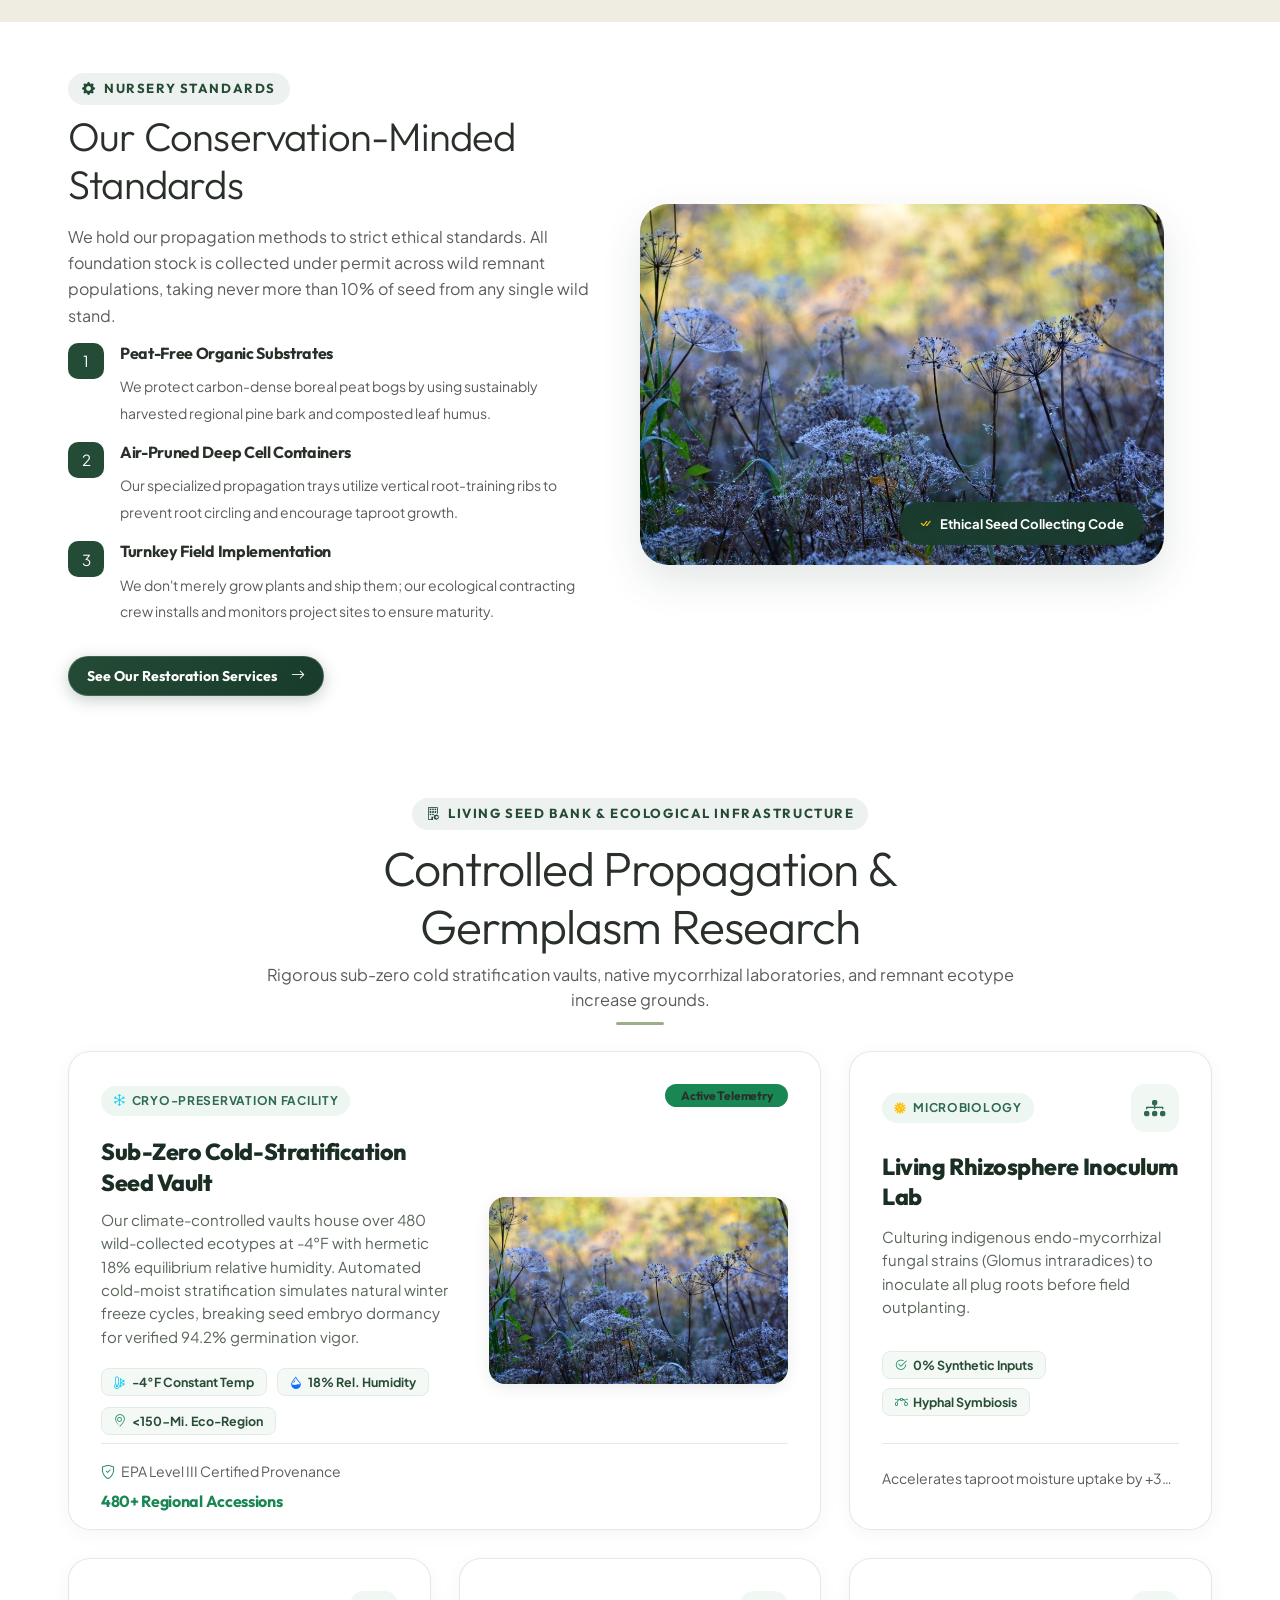
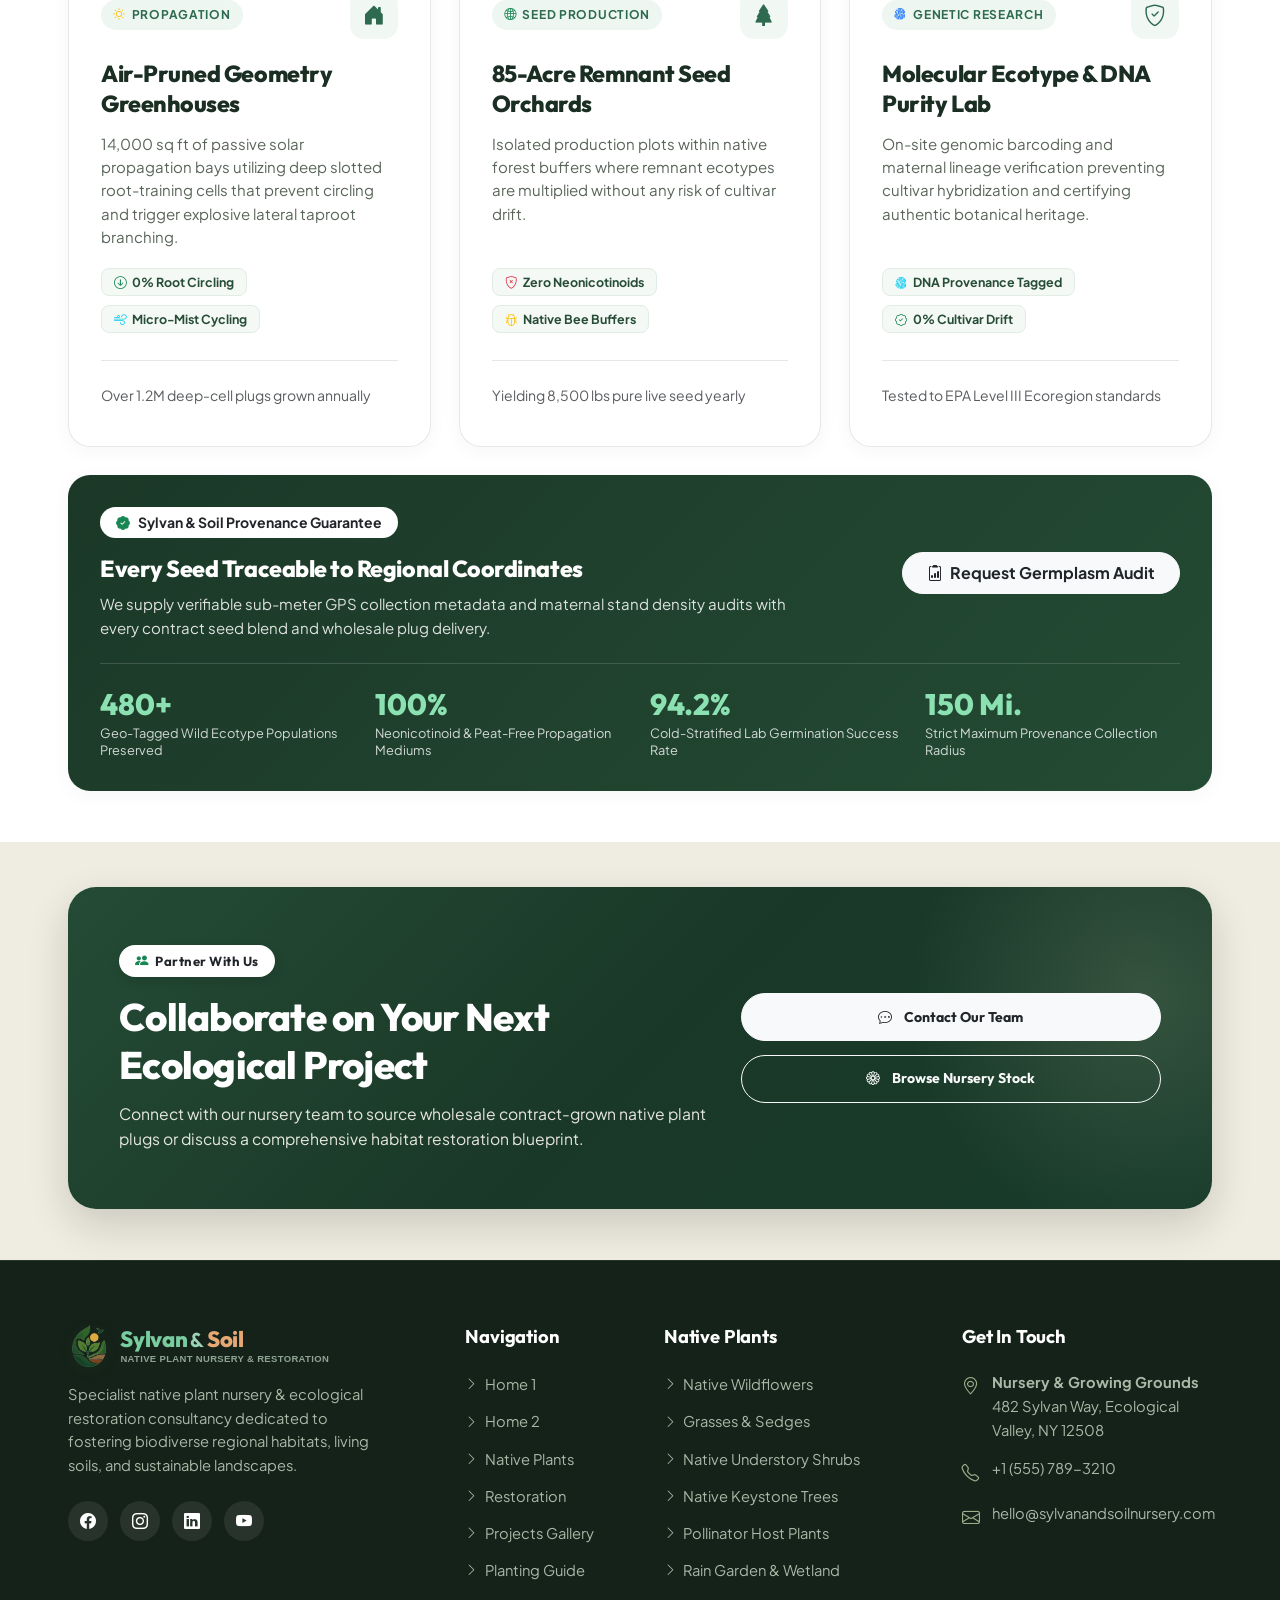
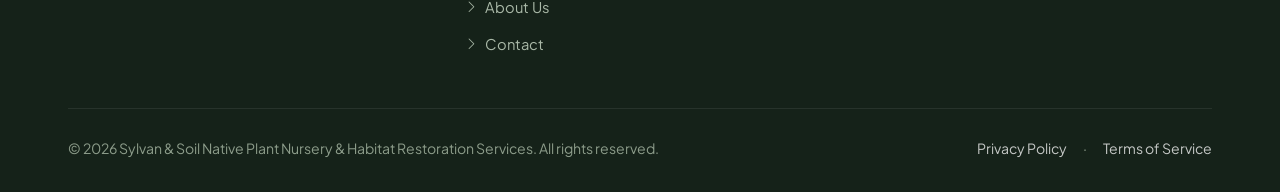
==== commit 87f80d1f: "commit" ====
--- a/about.html
+++ b/about.html
@@ -394,6 +394,177 @@
       </div>
     </section>
 
+    <!-- ================= SECTION 5: RESEARCH & FACILITIES (BENTO SPECIFICATION MATRIX) ================= -->
+    <section class="site-section bg-surface" id="facilitiesInfrastructure">
+      <div class="site-container">
+
+        <div class="site-section-head text-center">
+          <span class="site-eyebrow"><i class="bi bi-building-gear"></i> Living Seed Bank &amp; Ecological Infrastructure</span>
+          <h2 class="display-5">Controlled Propagation &amp; Germplasm Research</h2>
+          <p class="text-muted">Rigorous sub-zero cold stratification vaults, native mycorrhizal laboratories, and remnant ecotype increase grounds.</p>
+          <div class="site-divider"></div>
+        </div>
+
+        <div class="facilities-bento-grid">
+
+          <!-- Bento Card 1: 2-Column Primary Feature - Sub-Zero Cryo-Stratification Seed Vault -->
+          <div class="bento-card bento-card-span-2">
+            <div class="bento-card-body d-flex flex-column flex-grow-1">
+              <div class="bento-card-header">
+                <span class="bento-badge"><i class="bi bi-snow text-info"></i> Cryo-Preservation Facility</span>
+                <span class="badge bg-success font-display px-3 py-1 rounded-pill">Active Telemetry</span>
+              </div>
+              <div class="bento-media-split">
+                <div>
+                  <h3 class="bento-title">Sub-Zero Cold-Stratification Seed Vault</h3>
+                  <p class="bento-desc">
+                    Our climate-controlled vaults house over 480 wild-collected ecotypes at -4°F with hermetic 18% equilibrium relative humidity. Automated cold-moist stratification simulates natural winter freeze cycles, breaking seed embryo dormancy for verified 94.2% germination vigor.
+                  </p>
+                  <div class="bento-specs-row mt-auto">
+                    <span class="bento-spec-pill"><i class="bi bi-thermometer-snow text-info"></i> -4°F Constant Temp</span>
+                    <span class="bento-spec-pill"><i class="bi bi-droplet-half text-primary"></i> 18% Rel. Humidity</span>
+                    <span class="bento-spec-pill"><i class="bi bi-geo-alt text-success"></i> &lt;150-Mi. Eco-Region</span>
+                  </div>
+                </div>
+                <div class="bento-media-thumb">
+                  <img src="assets/images/about/seed-propagation.jpg" alt="Botanist inspecting wild native seed batches in seed bank" loading="eager">
+                </div>
+              </div>
+            </div>
+            <div class="bento-card-footer pt-3 border-top border-subtle d-flex align-items-center justify-content-between mt-3 flex-wrap gap-2">
+              <span class="small text-muted"><i class="bi bi-shield-check text-success me-1"></i> EPA Level III Certified Provenance</span>
+              <span class="font-display fw-bold text-success fs-6">480+ Regional Accessions</span>
+            </div>
+          </div>
+
+          <!-- Bento Card 2: Living Rhizosphere Fungal Lab -->
+          <div class="bento-card">
+            <div class="bento-card-body d-flex flex-column flex-grow-1">
+              <div class="bento-card-header">
+                <span class="bento-badge"><i class="bi bi-virus text-warning"></i> Microbiology</span>
+                <div class="bento-icon-halo"><i class="bi bi-diagram-3-fill"></i></div>
+              </div>
+              <h3 class="bento-title">Living Rhizosphere Inoculum Lab</h3>
+              <p class="bento-desc">
+                Culturing indigenous endo-mycorrhizal fungal strains (Glomus intraradices) to inoculate all plug roots before field outplanting.
+              </p>
+              <div class="bento-specs-row mt-auto">
+                <span class="bento-spec-pill"><i class="bi bi-check2-circle text-success"></i> 0% Synthetic Inputs</span>
+                <span class="bento-spec-pill"><i class="bi bi-bezier text-success"></i> Hyphal Symbiosis</span>
+              </div>
+            </div>
+            <div class="bento-card-footer pt-3 border-top border-subtle mt-auto">
+              <span class="small text-muted">Accelerates taproot moisture uptake by +320%</span>
+            </div>
+          </div>
+
+          <!-- Bento Card 3: Air-Pruned Root Geometry Greenhouses -->
+          <div class="bento-card">
+            <div class="bento-card-body d-flex flex-column flex-grow-1">
+              <div class="bento-card-header">
+                <span class="bento-badge"><i class="bi bi-sun text-warning"></i> Propagation</span>
+                <div class="bento-icon-halo"><i class="bi bi-house-door-fill"></i></div>
+              </div>
+              <h3 class="bento-title">Air-Pruned Geometry Greenhouses</h3>
+              <p class="bento-desc">
+                14,000 sq ft of passive solar propagation bays utilizing deep slotted root-training cells that prevent circling and trigger explosive lateral taproot branching.
+              </p>
+              <div class="bento-specs-row mt-auto">
+                <span class="bento-spec-pill"><i class="bi bi-arrow-down-circle text-success"></i> 0% Root Circling</span>
+                <span class="bento-spec-pill"><i class="bi bi-wind text-info"></i> Micro-Mist Cycling</span>
+              </div>
+            </div>
+            <div class="bento-card-footer pt-3 border-top border-subtle mt-auto">
+              <span class="small text-muted">Over 1.2M deep-cell plugs grown annually</span>
+            </div>
+          </div>
+
+          <!-- Bento Card 4: 85-Acre Remnant Seed Orchards -->
+          <div class="bento-card">
+            <div class="bento-card-body d-flex flex-column flex-grow-1">
+              <div class="bento-card-header">
+                <span class="bento-badge"><i class="bi bi-globe2 text-success"></i> Seed Production</span>
+                <div class="bento-icon-halo"><i class="bi bi-tree-fill"></i></div>
+              </div>
+              <h3 class="bento-title">85-Acre Remnant Seed Orchards</h3>
+              <p class="bento-desc">
+                Isolated production plots within native forest buffers where remnant ecotypes are multiplied without any risk of cultivar drift.
+              </p>
+              <div class="bento-specs-row mt-auto">
+                <span class="bento-spec-pill"><i class="bi bi-shield-x text-danger"></i> Zero Neonicotinoids</span>
+                <span class="bento-spec-pill"><i class="bi bi-bug text-warning"></i> Native Bee Buffers</span>
+              </div>
+            </div>
+            <div class="bento-card-footer pt-3 border-top border-subtle mt-auto">
+              <span class="small text-muted">Yielding 8,500 lbs pure live seed yearly</span>
+            </div>
+          </div>
+
+          <!-- Bento Card 5: Molecular Ecotype & DNA Purity Lab (New Card) -->
+          <div class="bento-card">
+            <div class="bento-card-body d-flex flex-column flex-grow-1">
+              <div class="bento-card-header">
+                <span class="bento-badge"><i class="bi bi-fingerprint text-primary"></i> Genetic Research</span>
+                <div class="bento-icon-halo"><i class="bi bi-shield-check"></i></div>
+              </div>
+              <h3 class="bento-title">Molecular Ecotype &amp; DNA Purity Lab</h3>
+              <p class="bento-desc">
+                On-site genomic barcoding and maternal lineage verification preventing cultivar hybridization and certifying authentic botanical heritage.
+              </p>
+              <div class="bento-specs-row mt-auto">
+                <span class="bento-spec-pill"><i class="bi bi-fingerprint text-info"></i> DNA Provenance Tagged</span>
+                <span class="bento-spec-pill"><i class="bi bi-patch-check text-success"></i> 0% Cultivar Drift</span>
+              </div>
+            </div>
+            <div class="bento-card-footer pt-3 border-top border-subtle mt-auto">
+              <span class="small text-muted">Tested to EPA Level III Ecoregion standards</span>
+            </div>
+          </div>
+
+          <!-- Bento Card 6: Full-Width Scientific Impact Ribbon -->
+          <div class="bento-card bento-card-span-3 bento-ribbon-card">
+            <div class="row align-items-center g-4">
+              <div class="col-lg-8">
+                <div class="d-inline-flex align-items-center gap-2 px-3 py-1 rounded-pill bg-white text-dark small fw-bold mb-3">
+                  <i class="bi bi-patch-check-fill text-success"></i> Sylvan &amp; Soil Provenance Guarantee
+                </div>
+                <h3 class="bento-title mb-2">Every Seed Traceable to Regional Coordinates</h3>
+                <p class="bento-desc mb-0">
+                  We supply verifiable sub-meter GPS collection metadata and maternal stand density audits with every contract seed blend and wholesale plug delivery.
+                </p>
+              </div>
+              <div class="col-lg-4 text-lg-end">
+                <a href="contact.html" class="btn btn-light text-dark fw-bold rounded-pill px-4 py-2">
+                  <i class="bi bi-clipboard2-data me-1"></i> Request Germplasm Audit
+                </a>
+              </div>
+            </div>
+
+            <div class="bento-metrics-strip">
+              <div class="bento-metric-cell">
+                <div class="bento-metric-val">480+</div>
+                <div class="bento-metric-label">Geo-Tagged Wild Ecotype Populations Preserved</div>
+              </div>
+              <div class="bento-metric-cell">
+                <div class="bento-metric-val">100%</div>
+                <div class="bento-metric-label">Neonicotinoid &amp; Peat-Free Propagation Mediums</div>
+              </div>
+              <div class="bento-metric-cell">
+                <div class="bento-metric-val">94.2%</div>
+                <div class="bento-metric-label">Cold-Stratified Lab Germination Success Rate</div>
+              </div>
+              <div class="bento-metric-cell">
+                <div class="bento-metric-val">150 Mi.</div>
+                <div class="bento-metric-label">Strict Maximum Provenance Collection Radius</div>
+              </div>
+            </div>
+          </div>
+
+        </div>
+
+      </div>
+    </section>
+
     <!-- ================= SECTION 6: CONTACT CTA & COMPREHENSIVE FOOTER ================= -->
     <section class="site-section section-cta bg-muted-soft" id="aboutCtaFooter">
       <div class="site-container">
--- a/assets/css/style.css
+++ b/assets/css/style.css
@@ -5501,6 +5501,13 @@
   transition: transform 0.28s ease, box-shadow 0.28s ease, border-color 0.28s ease;
   position: relative;
   overflow: hidden;
+  height: 100%;
+}
+
+.bento-card-body {
+  display: flex;
+  flex-direction: column;
+  flex-grow: 1;
 }
 
 .bento-card:hover {
@@ -5548,6 +5555,7 @@
   align-items: center;
   justify-content: center;
   font-size: 1.35rem;
+  flex-shrink: 0;
 }
 
 .bento-title {
@@ -5559,18 +5567,43 @@
   line-height: 1.3;
 }
 
+.bento-card:not(.bento-card-span-2):not(.bento-ribbon-card) .bento-title {
+  min-height: 3.8rem;
+  max-height: 3.8rem;
+  margin-bottom: 0.75rem;
+  line-height: 1.3;
+  display: flex;
+  align-items: flex-start;
+}
+
 .bento-desc {
   font-size: 0.94rem;
   color: var(--text-muted, #5f7467);
-  line-height: 1.6;
-  margin-bottom: 1.5rem;
+  line-height: 1.55;
+  margin-bottom: 1.25rem;
+}
+
+.bento-card:not(.bento-card-span-2):not(.bento-ribbon-card) .bento-desc {
+  min-height: 6rem;
+  flex-grow: 1;
 }
 
 .bento-specs-row {
   display: flex;
   flex-wrap: wrap;
   gap: 0.65rem;
+  margin-top: auto;
+  margin-bottom: 0.5rem;
+}
+
+.bento-card:not(.bento-card-span-2):not(.bento-ribbon-card) .bento-specs-row {
+  display: flex;
+  flex-direction: column;
+  align-items: flex-start;
+  gap: 0.55rem;
+  margin-top: auto !important;
   margin-bottom: 1.25rem;
+  min-height: 72px;
 }
 
 .bento-spec-pill {
@@ -5584,6 +5617,26 @@
   display: inline-flex;
   align-items: center;
   gap: 6px;
+  line-height: 1.3;
+  white-space: nowrap;
+}
+
+.bento-card-footer {
+  margin-top: auto !important;
+  height: 54px;
+  min-height: 54px;
+  display: flex;
+  align-items: center;
+  border-top: 1px solid var(--border-subtle, #e1ece4) !important;
+  padding-top: 0.75rem;
+}
+
+.bento-card-footer .small {
+  white-space: nowrap;
+  overflow: hidden;
+  text-overflow: ellipsis;
+  display: block;
+  width: 100%;
 }
 
 /* Bento Card with Integrated Media */
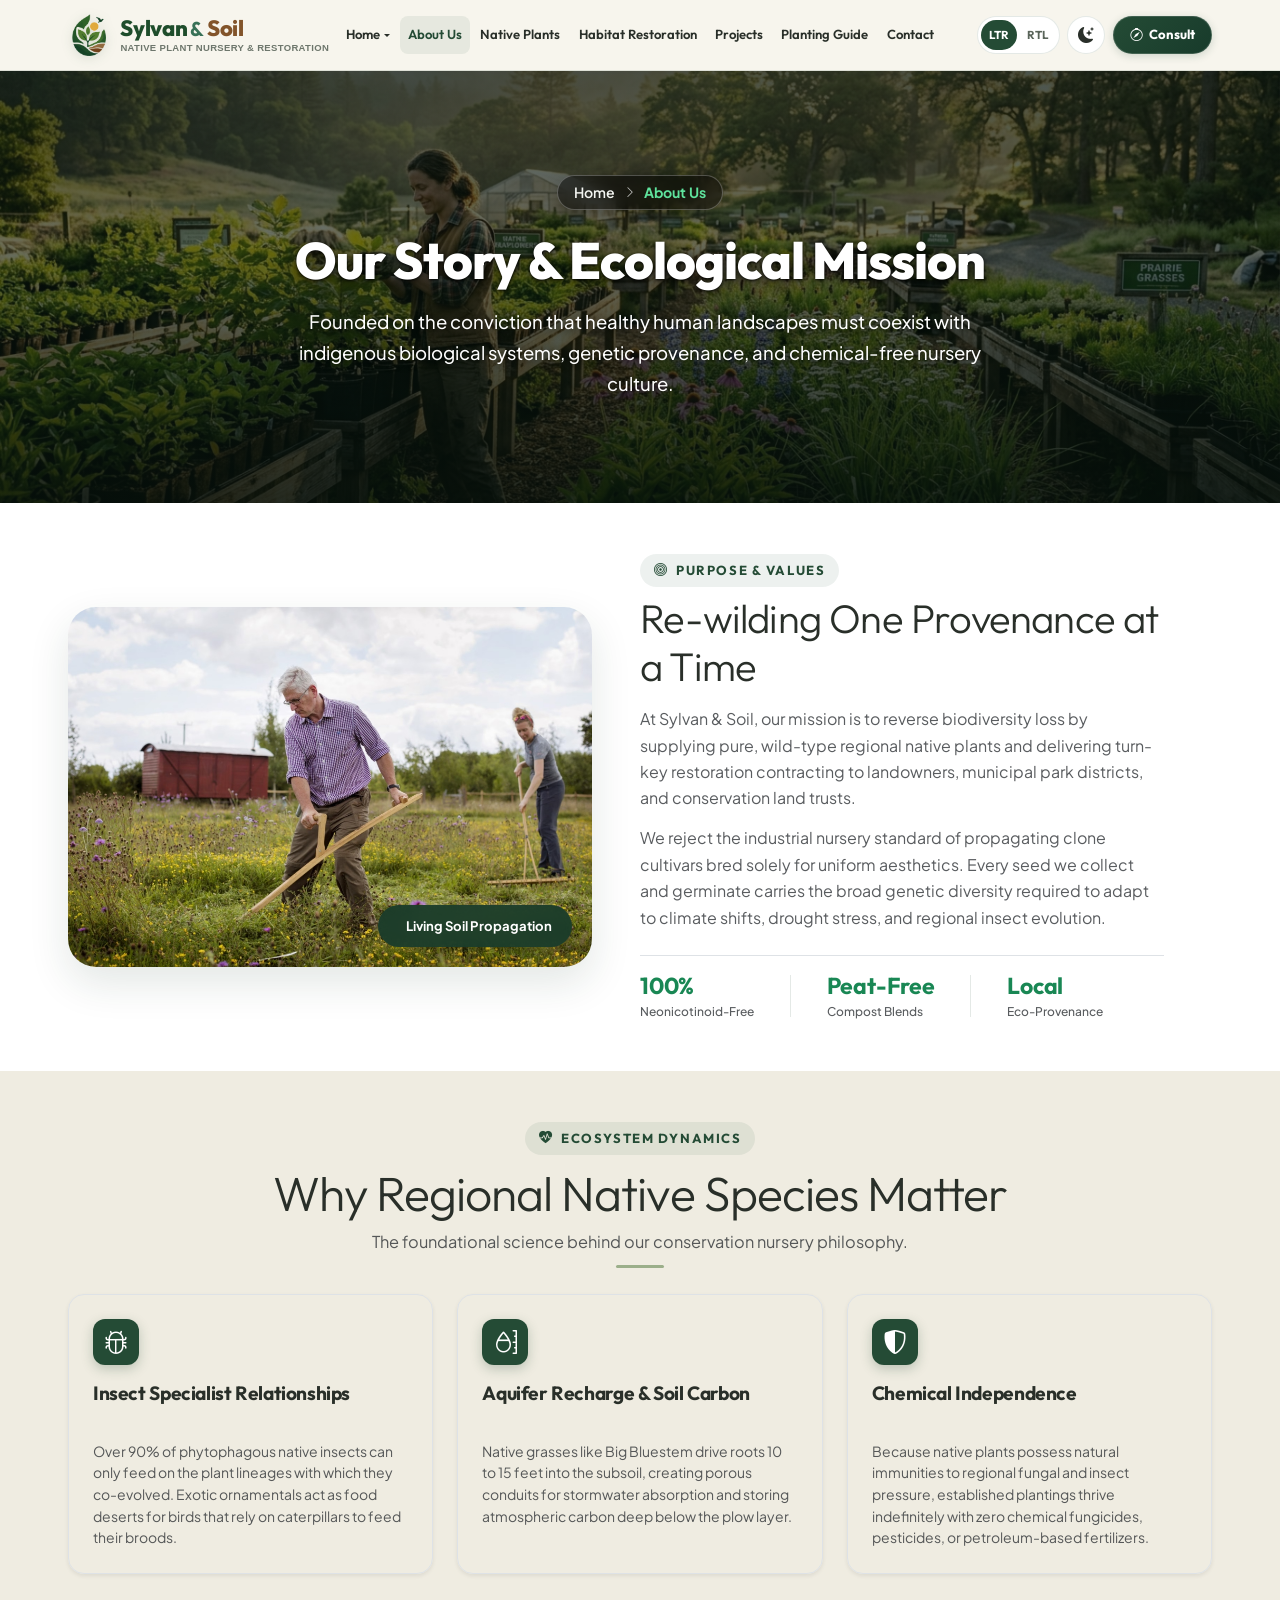
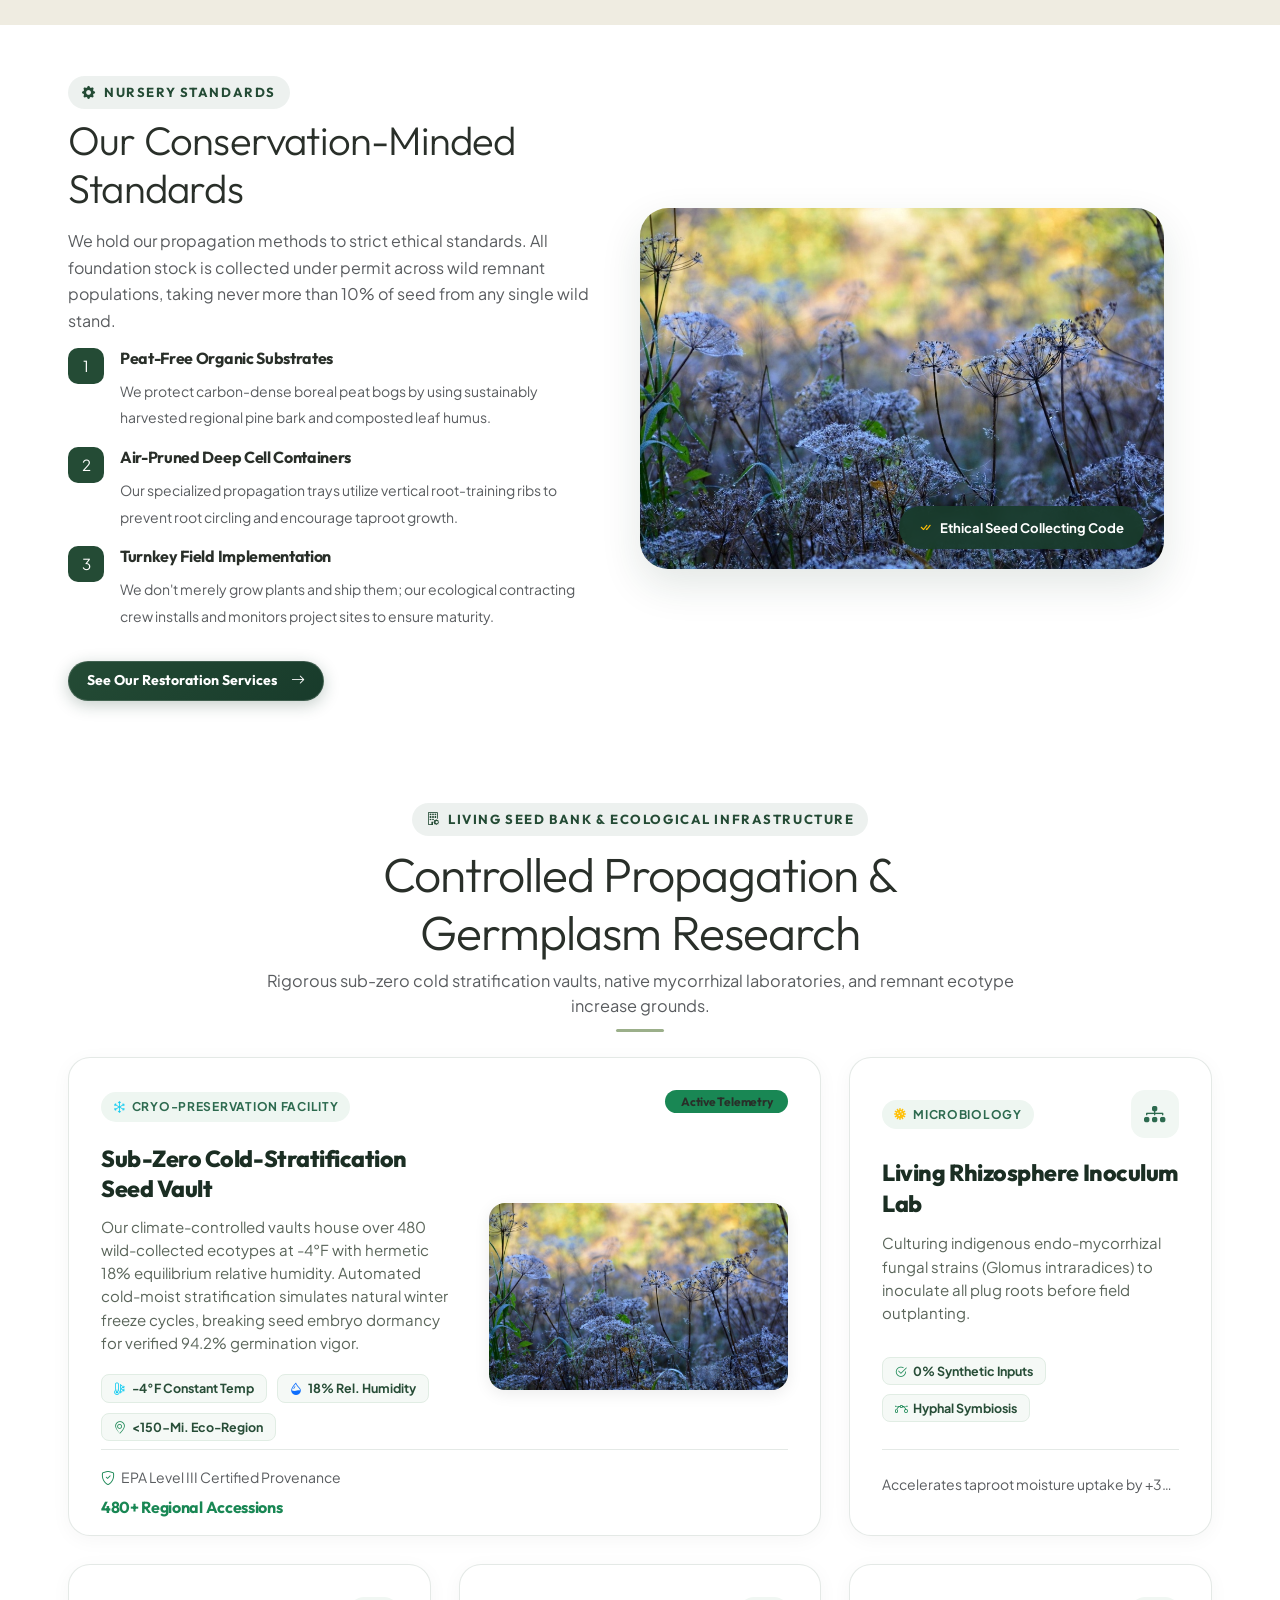
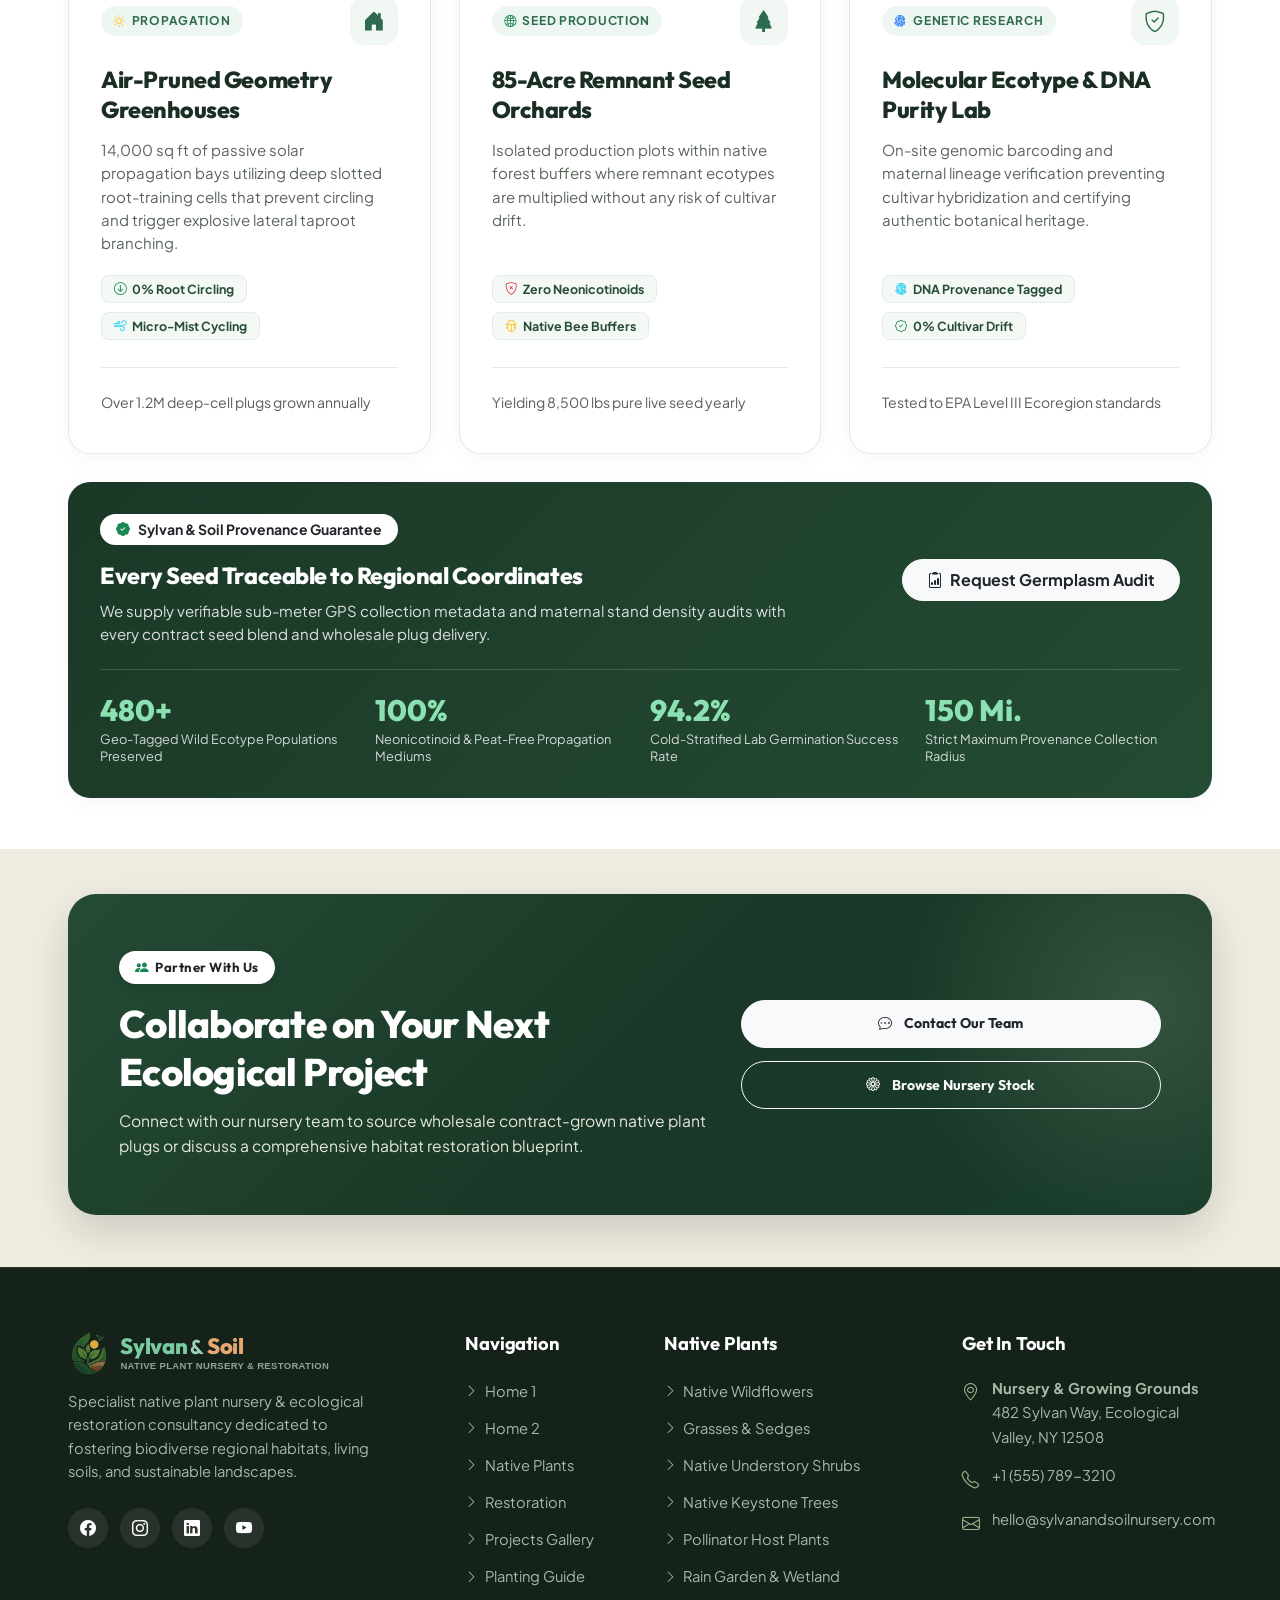
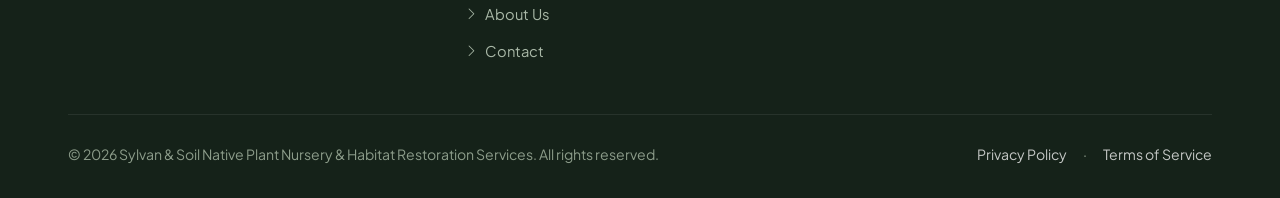
==== commit b5fbb780: "first commit" ====
--- a/about.html
+++ b/about.html
@@ -70,6 +70,9 @@
               </ul>
             </li>
             <li class="nav-item">
+              <a class="nav-link active" href="about.html">About Us</a>
+            </li>
+            <li class="nav-item">
               <a class="nav-link " href="products.html">Native Plants</a>
             </li>
             <li class="nav-item">
@@ -80,9 +83,6 @@
             </li>
             <li class="nav-item">
               <a class="nav-link " href="planting-guide.html">Planting Guide</a>
-            </li>
-            <li class="nav-item">
-              <a class="nav-link active" href="about.html">About Us</a>
             </li>
             <li class="nav-item">
               <a class="nav-link " href="contact.html">Contact</a>
@@ -155,6 +155,10 @@
             </div>
           </li>
           <li class="nav-item">
+            <a class="mobile-nav-link active" href="about.html"><i class="bi bi-info-circle me-2 text-forest"></i> About
+              Us</a>
+          </li>
+          <li class="nav-item">
             <a class="mobile-nav-link " href="products.html"><i class="bi bi-grid me-2 text-forest"></i> Native
               Plants</a>
           </li>
@@ -168,10 +172,6 @@
           <li class="nav-item">
             <a class="mobile-nav-link " href="planting-guide.html"><i
                 class="bi bi-journal-bookmark me-2 text-forest"></i> Planting Guide</a>
-          </li>
-          <li class="nav-item">
-            <a class="mobile-nav-link active" href="about.html"><i class="bi bi-info-circle me-2 text-forest"></i> About
-              Us</a>
           </li>
           <li class="nav-item">
             <a class="mobile-nav-link " href="contact.html"><i class="bi bi-envelope me-2 text-forest"></i> Contact</a>
--- a/assets/css/style.css
+++ b/assets/css/style.css
@@ -209,7 +209,10 @@
   letter-spacing: 0.12em;
   color: var(--color-forest);
   background-color: rgba(36, 75, 53, 0.08);
-  padding: 0.3rem 0.85rem;
+  padding: 0.35rem 0.85rem;
+  padding-left: 0.85rem !important;
+  padding-right: 0.85rem !important;
+  padding-inline: 0.85rem !important;
   border-radius: var(--radius-pill);
   margin-bottom: 0.45rem;
 }
@@ -3590,7 +3593,40 @@
   display: flex;
   align-items: center;
   justify-content: space-between;
-  gap: 1rem;
+  gap: 0.75rem;
+  min-height: 64px;
+}
+
+.guild-bundle-info {
+  min-width: 0;
+  display: flex;
+  flex-direction: column;
+  justify-content: center;
+}
+
+.guild-bundle-units {
+  font-size: 0.8rem !important;
+  line-height: 1.3 !important;
+  color: var(--text-muted) !important;
+  white-space: nowrap !important;
+  overflow: hidden !important;
+  text-overflow: ellipsis !important;
+  margin-bottom: 0.15rem !important;
+}
+
+.guild-bundle-footer .guild-order-btn,
+.guild-bundle-footer .btn {
+  white-space: nowrap !important;
+  flex-shrink: 0 !important;
+  display: inline-flex !important;
+  align-items: center !important;
+  justify-content: center !important;
+  padding: 0.42rem 1rem !important;
+  font-size: 0.86rem !important;
+  height: 38px !important;
+  min-height: 38px !important;
+  max-height: 38px !important;
+  line-height: 1 !important;
 }
 
 .guild-price {
@@ -3598,6 +3634,7 @@
   font-size: 1.35rem;
   font-weight: 800;
   color: var(--color-forest);
+  line-height: 1.1;
 }
 
 [data-bs-theme="dark"] .guild-price {
@@ -5816,3 +5853,210 @@
 }
 
 
+
+/* ==========================================================================
+   CONTACT PAGE: INTERACTIVE MAP & BOTANICAL ACCORDION FAQ
+   ========================================================================== */
+
+.map-card-wrapper {
+  background: var(--bg-card);
+  border: 1px solid var(--border-subtle);
+  border-radius: var(--radius-xl);
+  overflow: hidden;
+  box-shadow: var(--shadow-sm);
+  padding: 0.65rem;
+}
+
+.map-frame-container {
+  border-radius: var(--radius-lg);
+  overflow: hidden;
+  position: relative;
+  min-height: 440px;
+}
+
+.map-frame-container iframe {
+  width: 100%;
+  height: 440px;
+  border: 0;
+  border-radius: var(--radius-lg);
+  display: block;
+}
+
+.map-floating-badge {
+  position: absolute;
+  bottom: 18px;
+  left: 18px;
+  background: rgba(255, 255, 255, 0.95);
+  backdrop-filter: blur(8px);
+  -webkit-backdrop-filter: blur(8px);
+  padding: 0.55rem 0.95rem;
+  border-radius: var(--radius-pill);
+  box-shadow: 0 4px 18px rgba(0, 0, 0, 0.16);
+  border: 1px solid rgba(0, 0, 0, 0.08);
+  z-index: 10;
+}
+
+[data-bs-theme="dark"] .map-floating-badge,
+html.dark .map-floating-badge {
+  background: rgba(20, 32, 24, 0.94);
+  border-color: rgba(255, 255, 255, 0.12);
+  box-shadow: 0 4px 20px rgba(0, 0, 0, 0.4);
+}
+
+[data-bs-theme="dark"] .map-floating-badge strong,
+html.dark .map-floating-badge strong {
+  color: #FFFFFF !important;
+}
+
+.badge-dot-pulse {
+  width: 10px;
+  height: 10px;
+  border-radius: 50%;
+  background: #2e7d32;
+  box-shadow: 0 0 0 0 rgba(46, 125, 50, 0.7);
+  animation: pulse-botanical-green 2s infinite;
+  flex-shrink: 0;
+}
+
+@keyframes pulse-botanical-green {
+  0% {
+    transform: scale(0.95);
+    box-shadow: 0 0 0 0 rgba(46, 125, 50, 0.7);
+  }
+  70% {
+    transform: scale(1);
+    box-shadow: 0 0 0 8px rgba(46, 125, 50, 0);
+  }
+  100% {
+    transform: scale(0.95);
+    box-shadow: 0 0 0 0 rgba(46, 125, 50, 0);
+  }
+}
+
+.map-access-guide {
+  background: var(--bg-card);
+  border: 1px solid var(--border-subtle);
+  border-radius: var(--radius-xl);
+  box-shadow: var(--shadow-sm);
+}
+
+.access-guide-icon {
+  width: 38px;
+  height: 38px;
+  border-radius: 50%;
+  background: rgba(36, 75, 53, 0.08);
+  color: var(--color-forest);
+  display: inline-flex;
+  align-items: center;
+  justify-content: center;
+  flex-shrink: 0;
+}
+
+[data-bs-theme="dark"] .access-guide-icon,
+html.dark .access-guide-icon {
+  background: rgba(155, 175, 138, 0.15);
+  color: var(--color-sage);
+}
+
+/* Botanical Accordion */
+.botanical-accordion {
+  display: flex;
+  flex-direction: column;
+  gap: 0.85rem;
+}
+
+.botanical-accordion .accordion-item {
+  background-color: var(--bg-card);
+  border: 1px solid var(--border-subtle);
+  border-radius: var(--radius-lg) !important;
+  overflow: hidden;
+  box-shadow: var(--shadow-sm);
+  transition: border-color 0.25s ease, box-shadow 0.25s ease;
+}
+
+.botanical-accordion .accordion-item:hover {
+  border-color: var(--color-forest);
+}
+
+[data-bs-theme="dark"] .botanical-accordion .accordion-item:hover,
+html.dark .botanical-accordion .accordion-item:hover {
+  border-color: var(--color-sage);
+}
+
+.botanical-accordion .accordion-button {
+  background-color: var(--bg-card);
+  color: var(--text-main);
+  font-family: var(--font-display);
+  font-weight: 700;
+  font-size: 1.02rem;
+  padding: 1.15rem 1.4rem;
+  box-shadow: none !important;
+  border-radius: var(--radius-lg) !important;
+  transition: all 0.25s ease;
+}
+
+.botanical-accordion .accordion-button:not(.collapsed) {
+  background-color: rgba(36, 75, 53, 0.05);
+  color: var(--color-forest);
+  border-bottom: 1px solid var(--border-subtle);
+  border-bottom-left-radius: 0 !important;
+  border-bottom-right-radius: 0 !important;
+}
+
+[data-bs-theme="dark"] .botanical-accordion .accordion-button:not(.collapsed),
+html.dark .botanical-accordion .accordion-button:not(.collapsed) {
+  background-color: rgba(155, 175, 138, 0.1);
+  color: var(--color-sage);
+}
+
+.botanical-accordion .accordion-button::after {
+  background-image: url("data:image/svg+xml,%3csvg xmlns='http://www.w3.org/2000/svg' viewBox='0 0 16 16' fill='%23244B35'%3e%3cpath fill-rule='evenodd' d='M1.646 4.646a.5.5 0 0 1 .708 0L8 10.293l5.646-5.647a.5.5 0 0 1 .708.708l-6 6a.5.5 0 0 1-.708 0l-6-6a.5.5 0 0 1 0-.708z'/%3e%3c/svg%3e");
+  transition: transform 0.3s ease;
+}
+
+[data-bs-theme="dark"] .botanical-accordion .accordion-button::after,
+html.dark .botanical-accordion .accordion-button::after {
+  background-image: url("data:image/svg+xml,%3csvg xmlns='http://www.w3.org/2000/svg' viewBox='0 0 16 16' fill='%238ab89a'%3e%3cpath fill-rule='evenodd' d='M1.646 4.646a.5.5 0 0 1 .708 0L8 10.293l5.646-5.647a.5.5 0 0 1 .708.708l-6 6a.5.5 0 0 1-.708 0l-6-6a.5.5 0 0 1 0-.708z'/%3e%3c/svg%3e");
+}
+
+.faq-icon-wrap {
+  width: 32px;
+  height: 32px;
+  border-radius: 50%;
+  background: rgba(36, 75, 53, 0.08);
+  color: var(--color-forest);
+  display: inline-flex;
+  align-items: center;
+  justify-content: center;
+  font-size: 0.95rem;
+  flex-shrink: 0;
+}
+
+[data-bs-theme="dark"] .faq-icon-wrap,
+html.dark .faq-icon-wrap {
+  background: rgba(155, 175, 138, 0.15);
+  color: var(--color-sage);
+}
+
+.botanical-accordion .accordion-body {
+  padding: 1.25rem 1.4rem 1.4rem 1.4rem;
+  color: var(--text-muted);
+  line-height: 1.65;
+  font-size: 0.95rem;
+}
+
+.faq-help-prompt {
+  background: var(--bg-card);
+  border: 1px solid var(--border-subtle);
+  box-shadow: var(--shadow-sm);
+}
+
+[dir="rtl"] .map-floating-badge {
+  left: auto;
+  right: 18px;
+}
+
+[dir="rtl"] .botanical-accordion .accordion-button::after {
+  margin-left: 0;
+  margin-right: auto;
+}
--- a/assets/css/responsive.css
+++ b/assets/css/responsive.css
@@ -436,6 +436,9 @@
   .product-footer .btn-botanical,
   .product-footer .btn-sm-botanical,
   .product-footer a.btn-botanical,
+  .guild-bundle-footer .btn-botanical,
+  .guild-bundle-footer .guild-order-btn,
+  .guild-bundle-footer a.btn-botanical,
   .header-actions .btn-botanical,
   .header-actions a.btn-botanical {
     width: auto !important;
@@ -443,6 +446,7 @@
     padding: 0.42rem 0.95rem !important;
     font-size: 0.85rem !important;
     flex-shrink: 0 !important;
+    white-space: nowrap !important;
   }
 
   .product-footer {
@@ -552,12 +556,16 @@
 
   .product-footer .btn-botanical,
   .product-footer .btn-sm-botanical,
-  .product-footer a.btn-botanical {
+  .product-footer a.btn-botanical,
+  .guild-bundle-footer .btn-botanical,
+  .guild-bundle-footer .guild-order-btn,
+  .guild-bundle-footer a.btn-botanical {
     width: auto !important;
     min-width: 72px;
     padding: 0.35rem 0.75rem !important;
     font-size: 0.78rem !important;
     flex-shrink: 0 !important;
+    white-space: nowrap !important;
   }
 
   @media (max-width: 319.98px) {
@@ -1044,3 +1052,22 @@
   }
 }
 
+
+/* Contact Page: Map & FAQ Responsive Tweaks */
+@media (max-width: 767.98px) {
+  .map-frame-container,
+  .map-frame-container iframe {
+    height: 320px !important;
+    min-height: 320px !important;
+  }
+
+  .botanical-accordion .accordion-button {
+    font-size: 0.94rem !important;
+    padding: 1rem 1.15rem !important;
+  }
+
+  .botanical-accordion .accordion-body {
+    padding: 0.9rem 1.15rem 1.15rem 1.15rem !important;
+    font-size: 0.88rem !important;
+  }
+}
